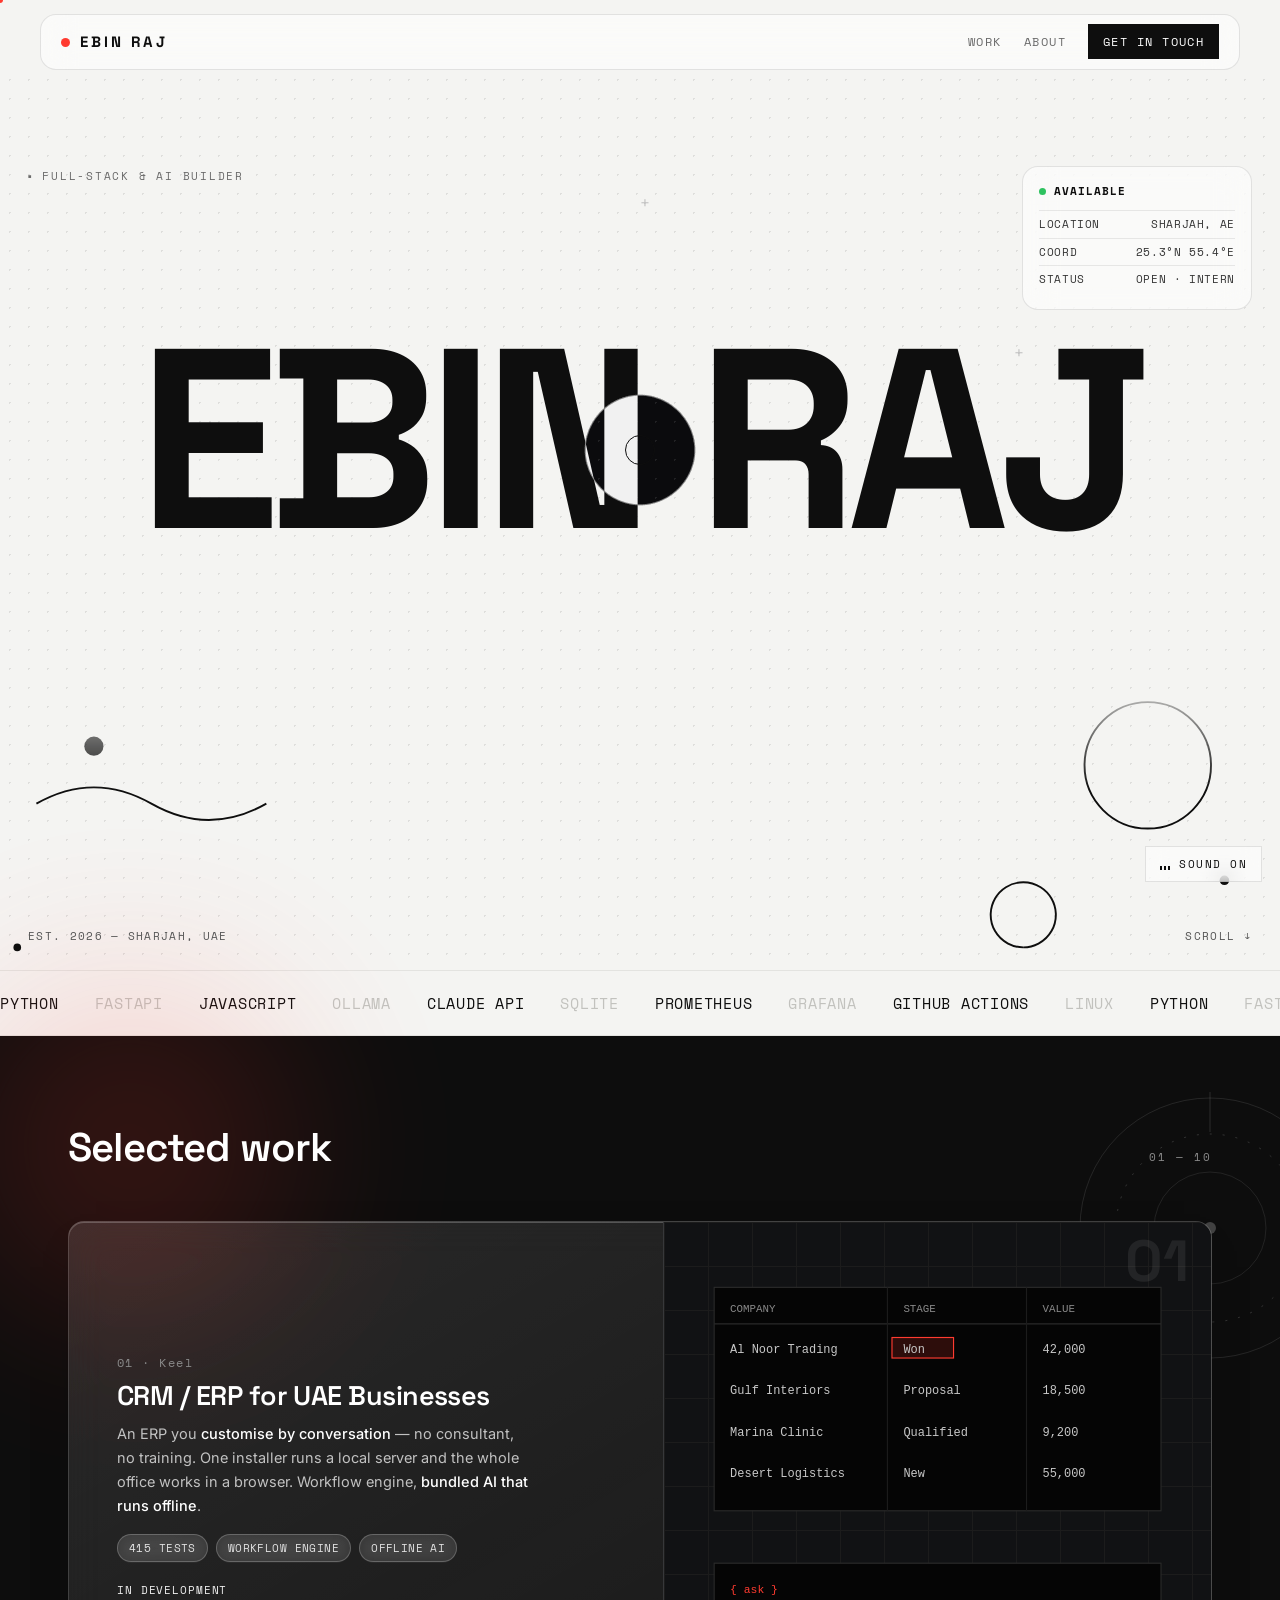
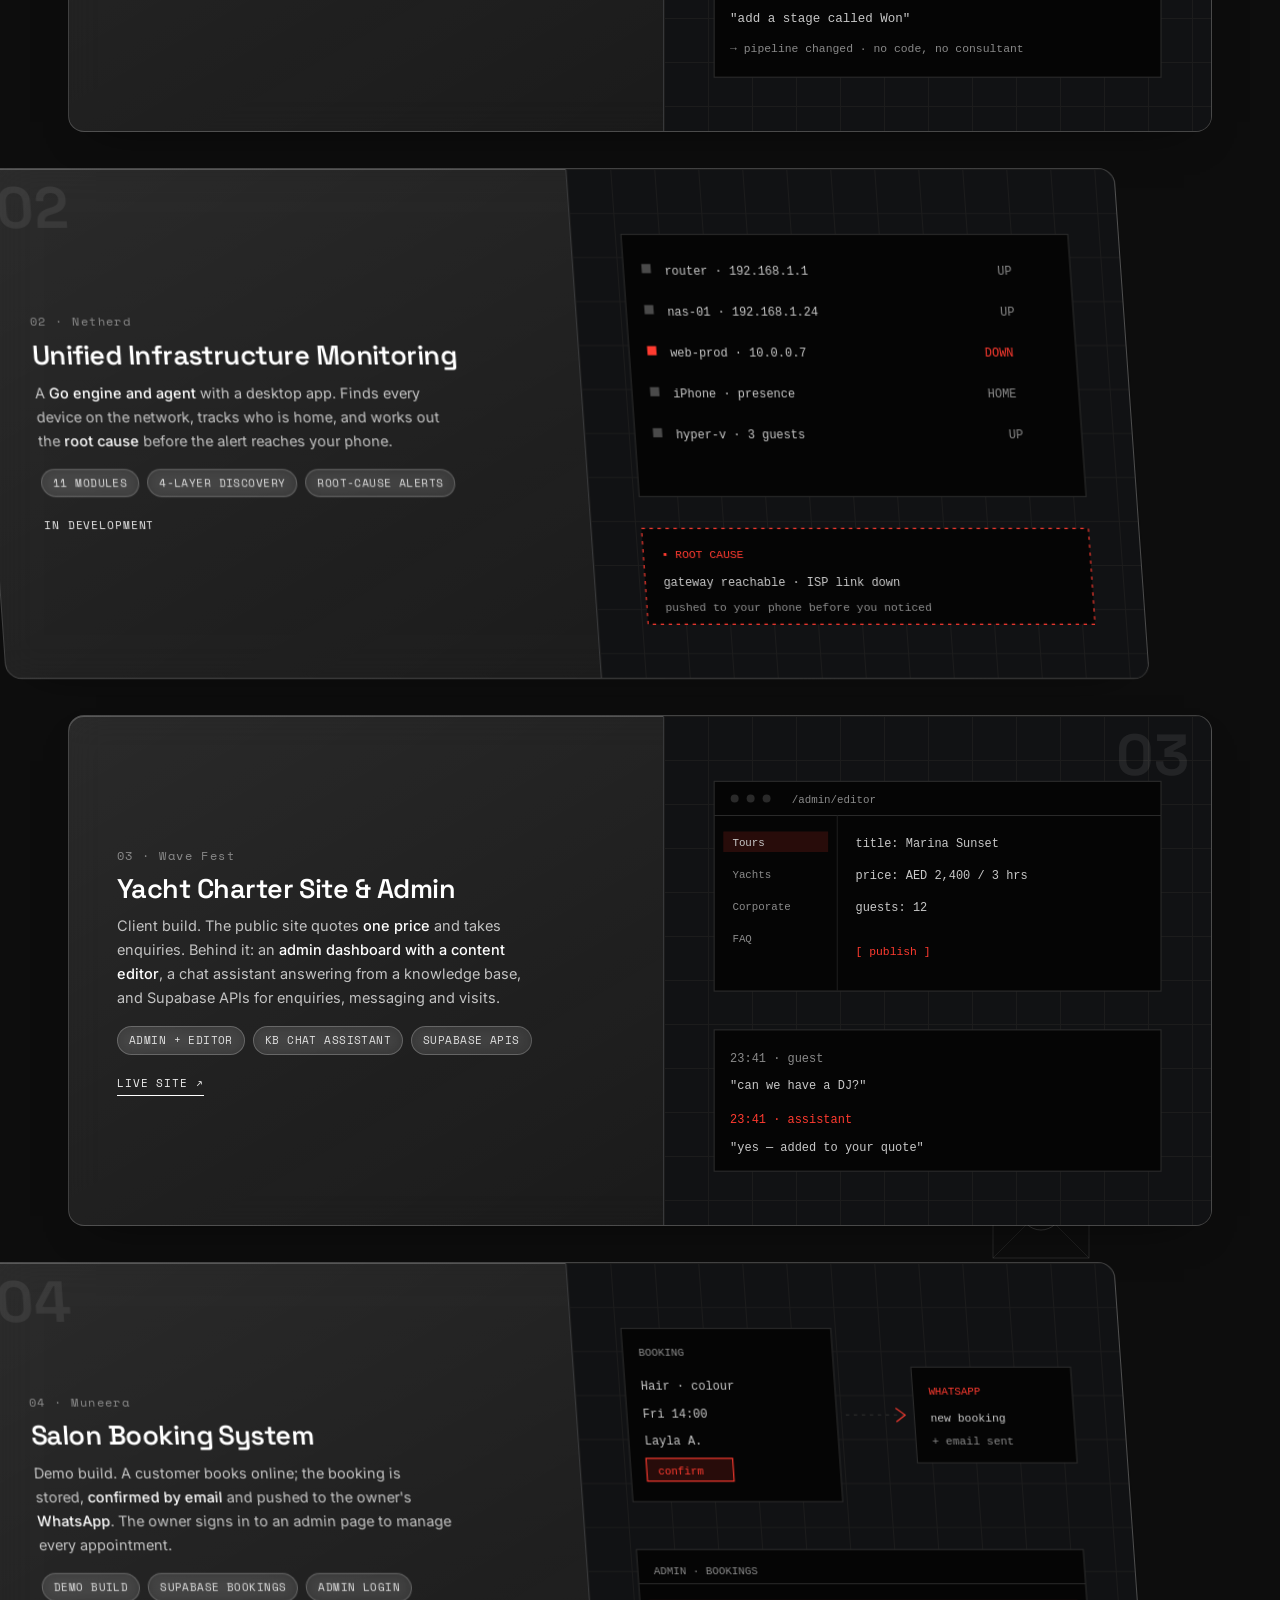
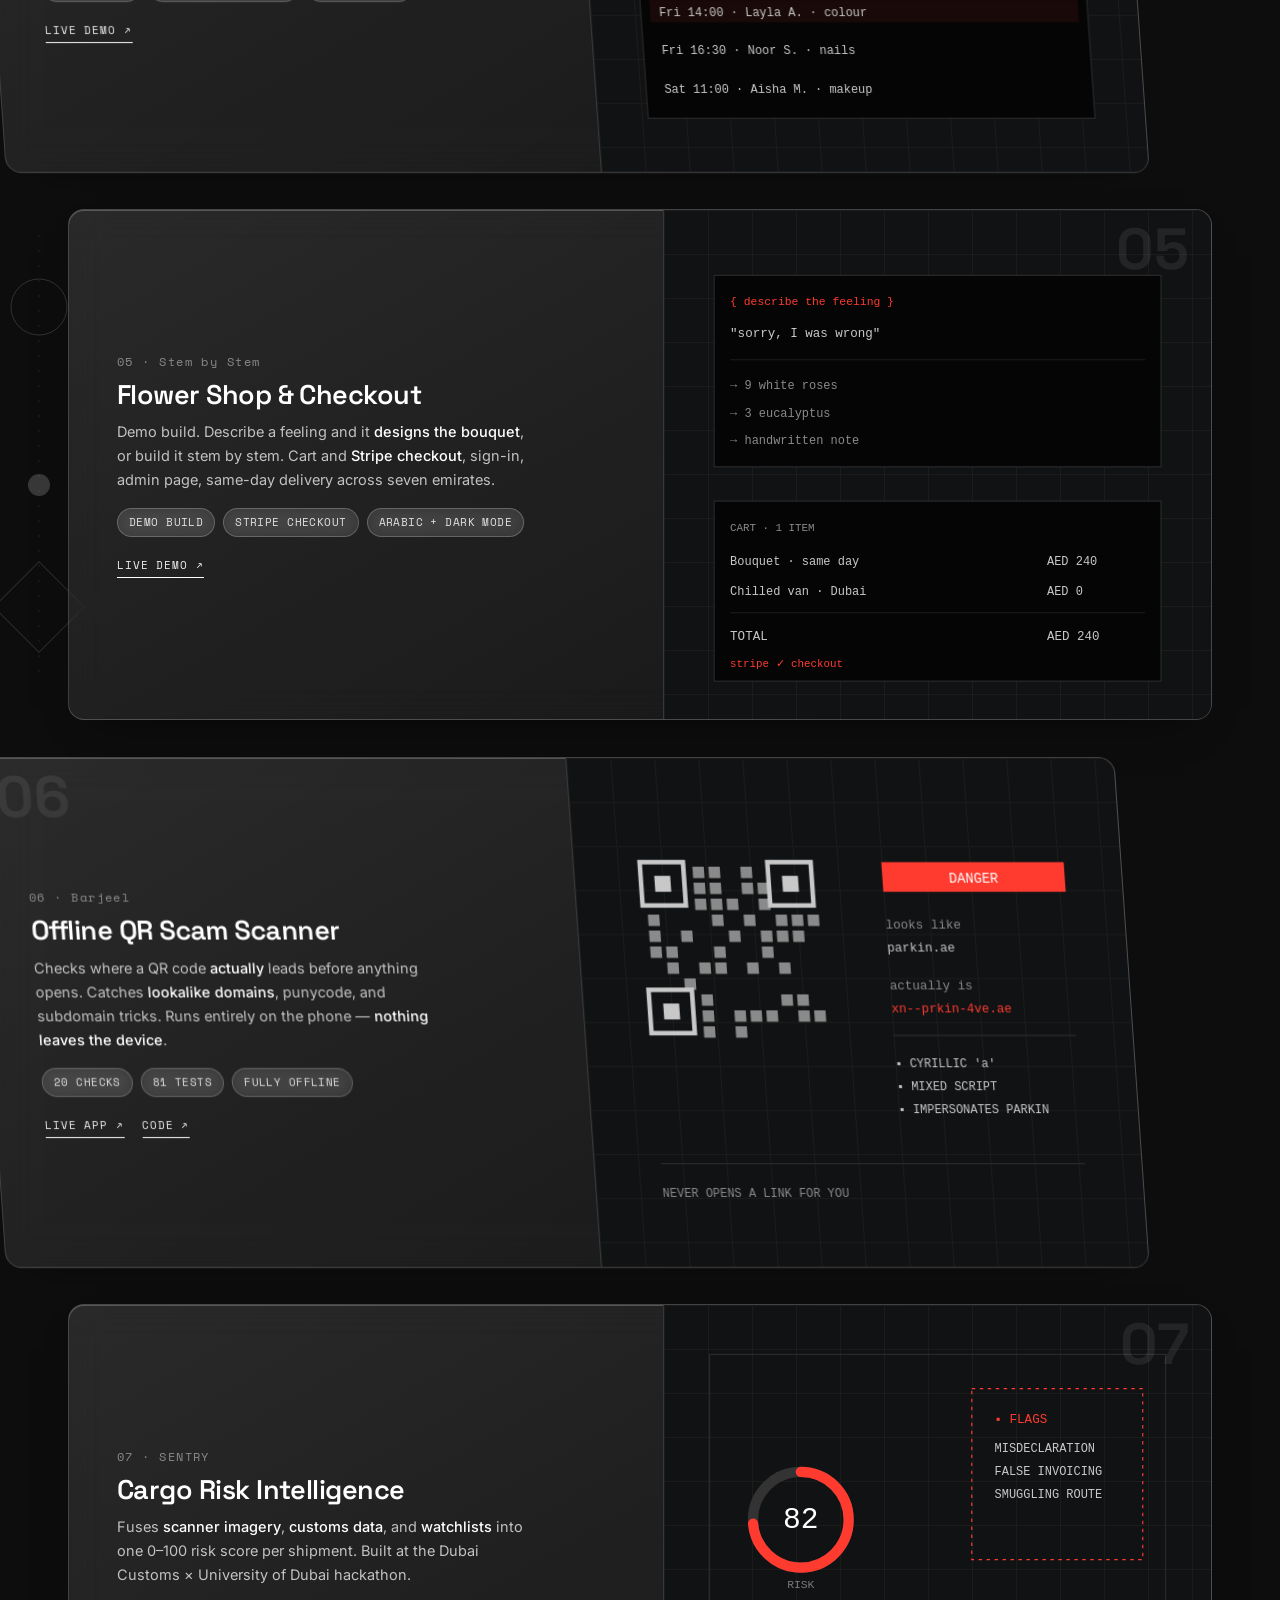
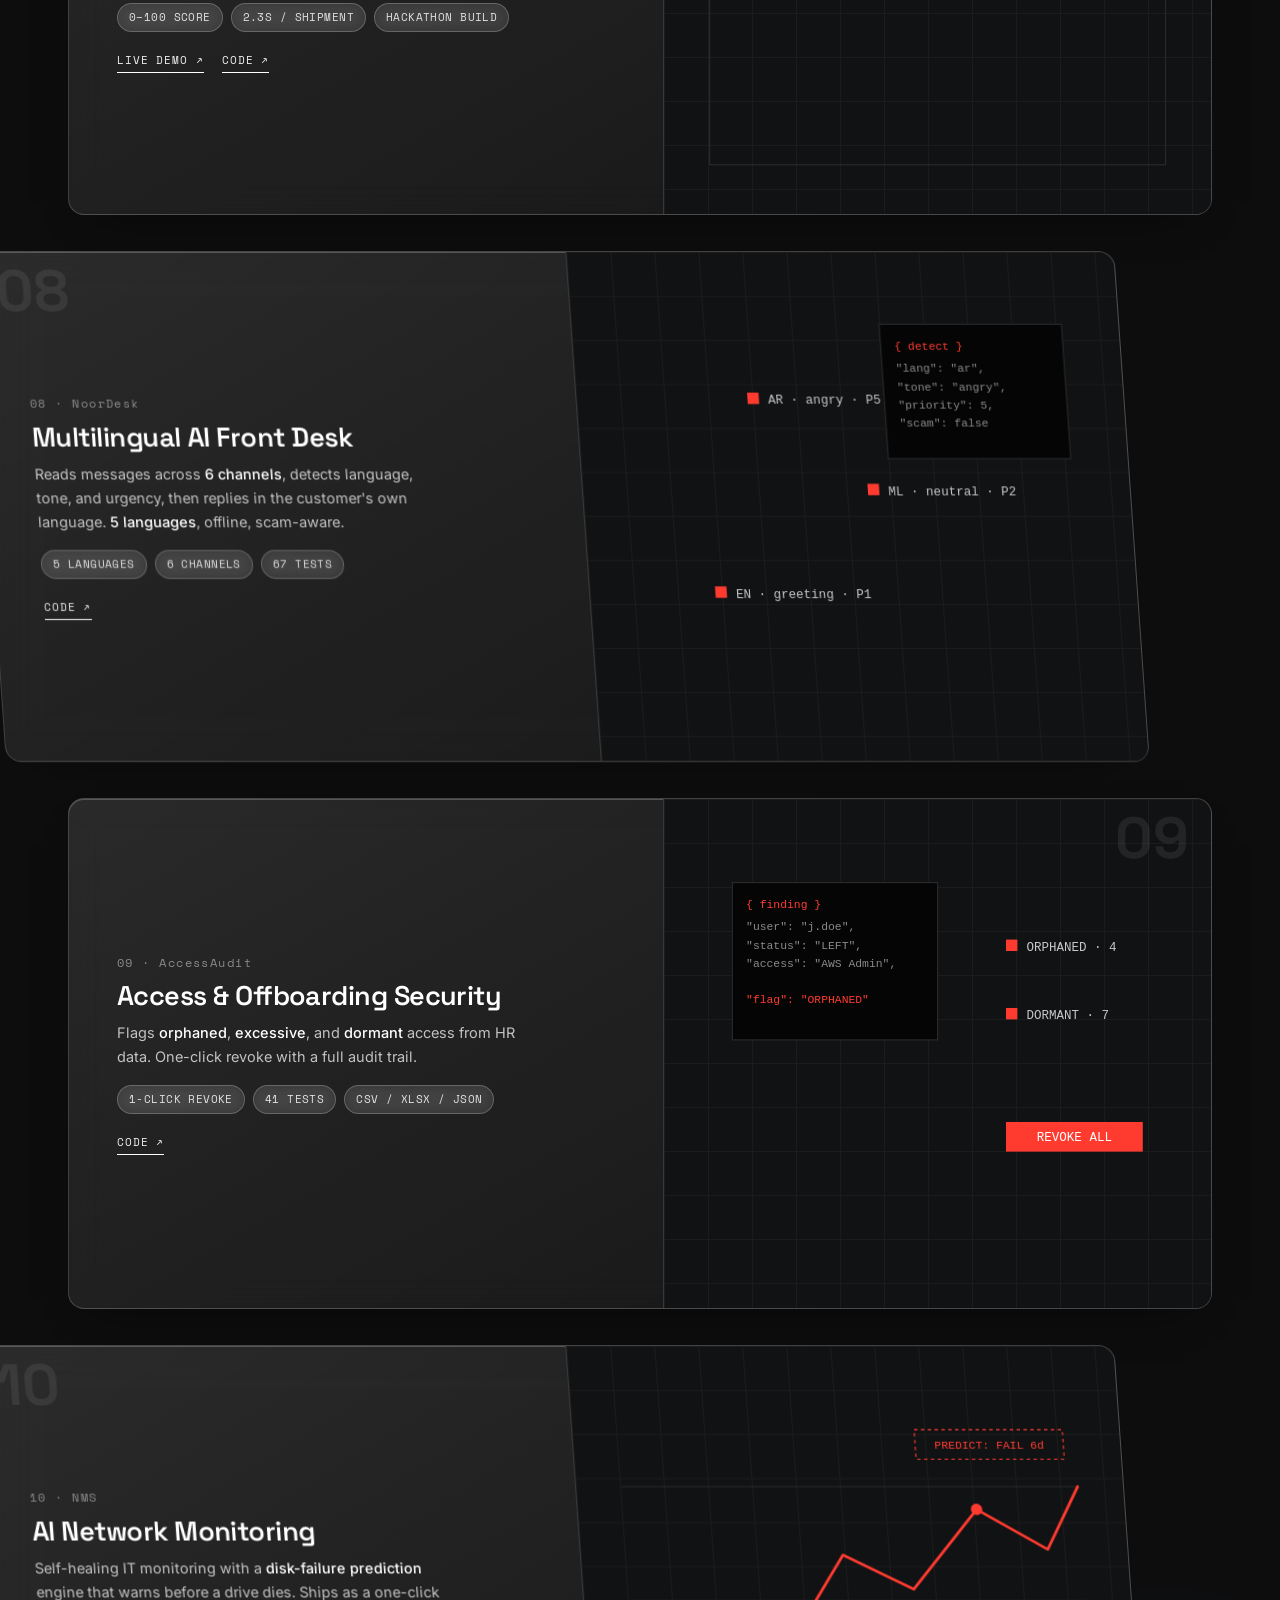
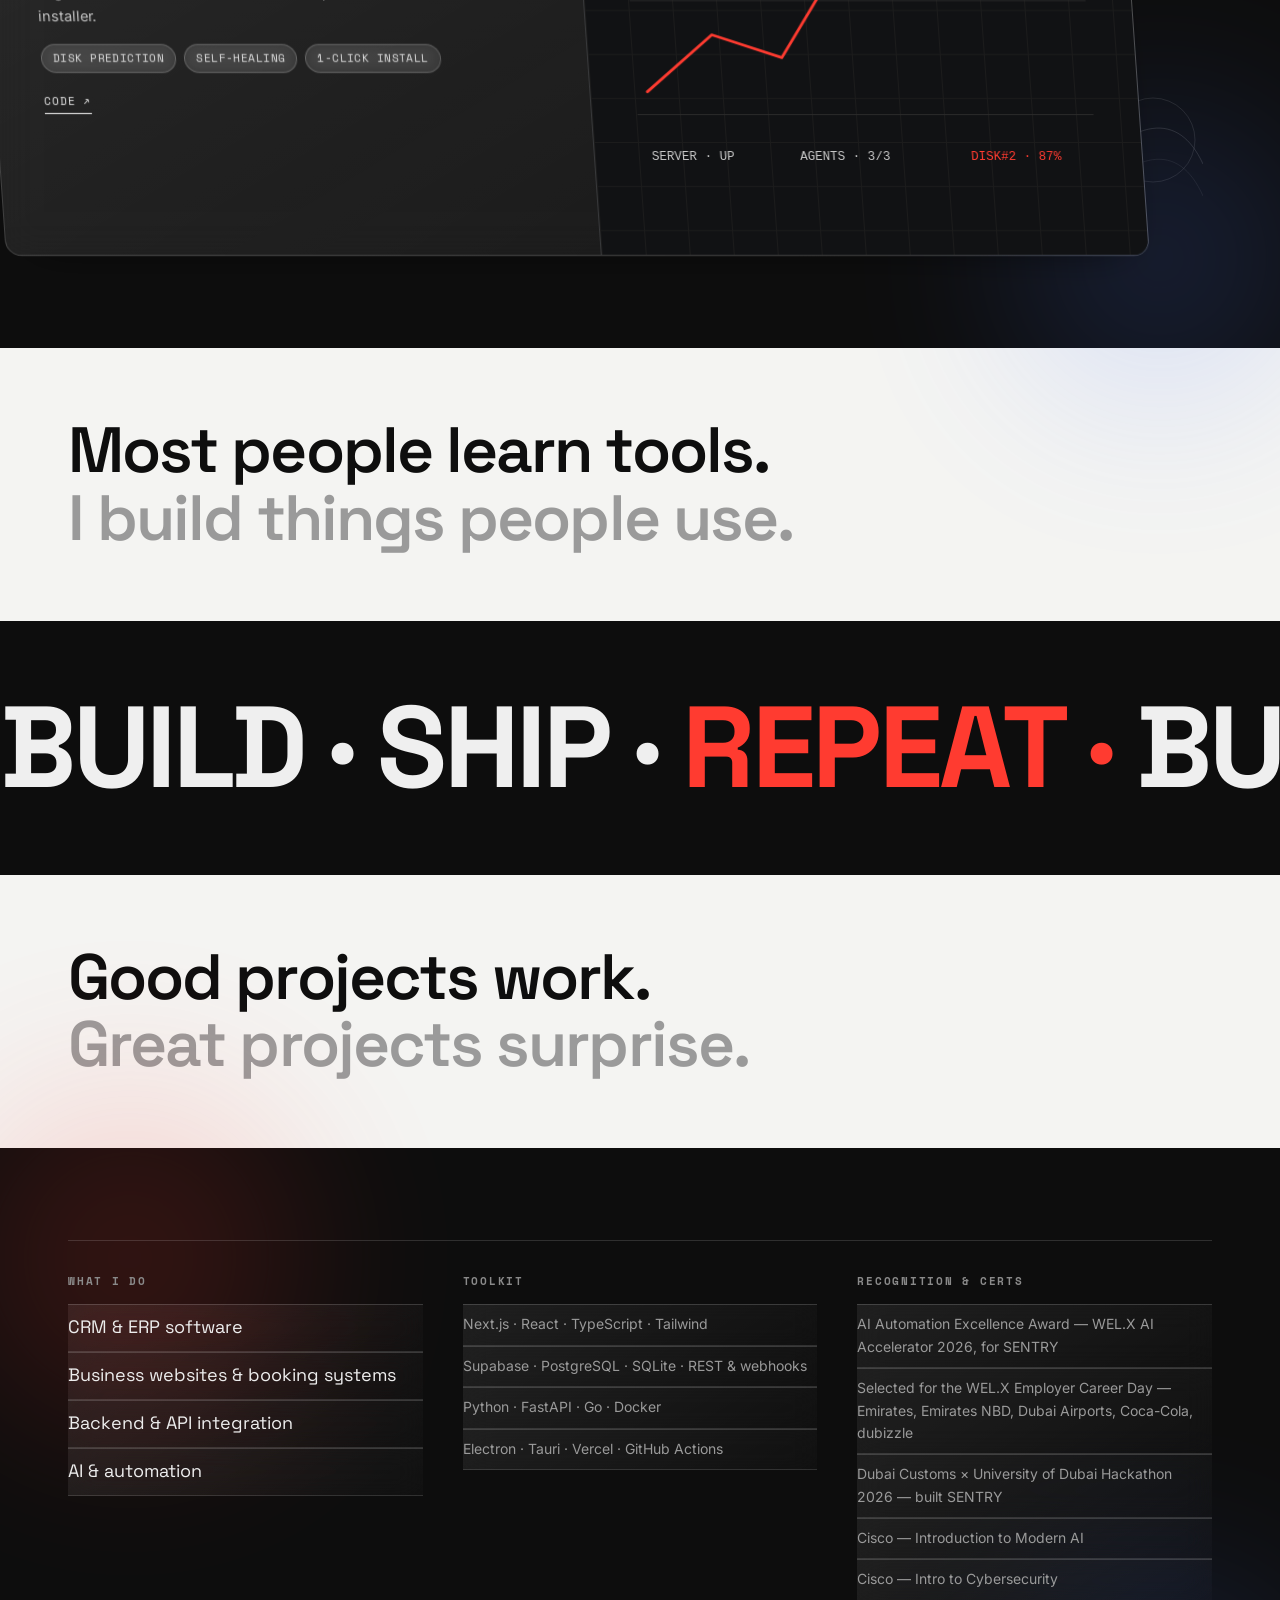
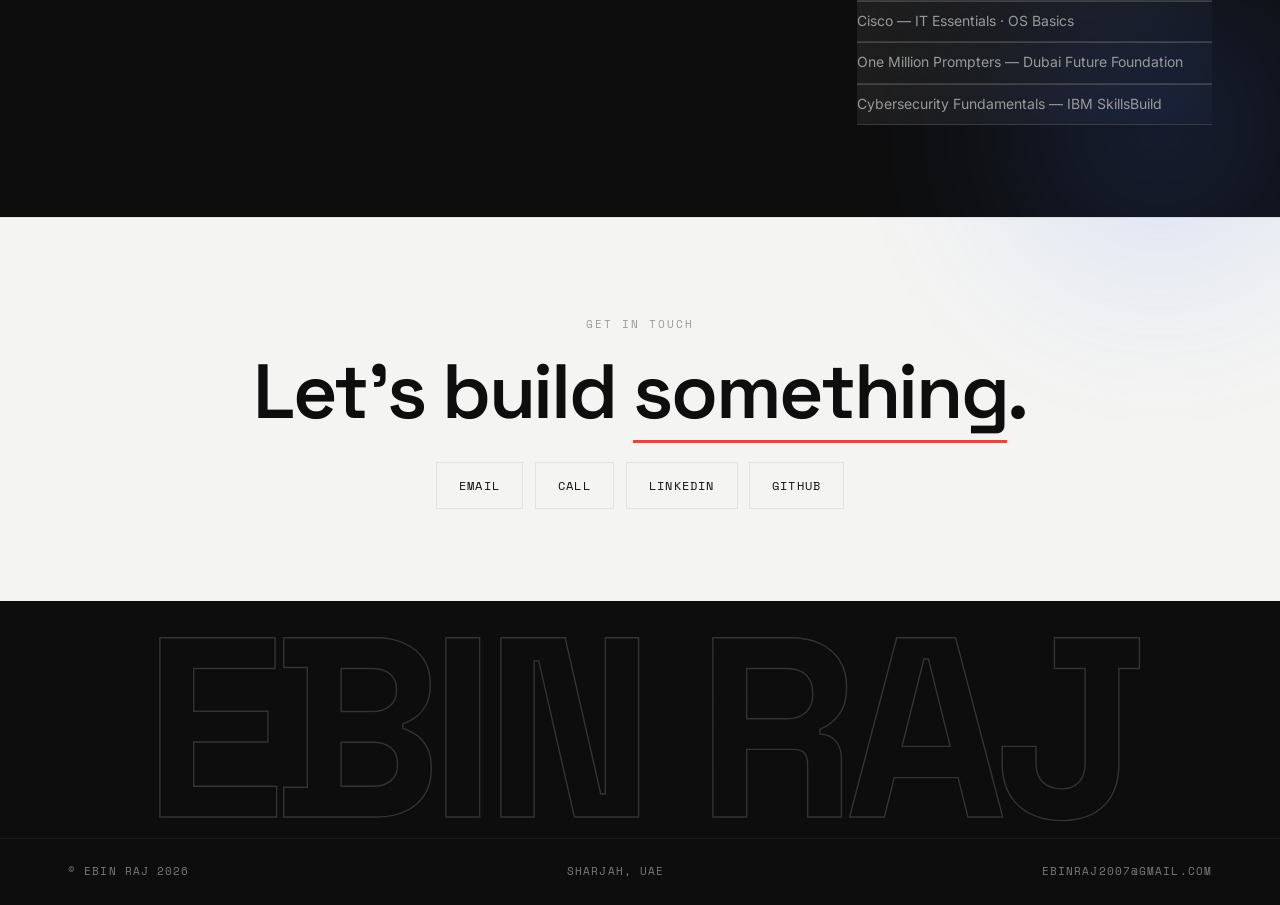
==== index.html @ c040e769 "Add cards for current work: Keel, Netherd, Wave Fest, Muneera, Stem by Stem Selected work goes from " ====
<!DOCTYPE html>
<html lang="en">
<head>
<meta charset="UTF-8" />
<meta name="viewport" content="width=device-width, initial-scale=1.0, viewport-fit=cover" />
<meta name="apple-mobile-web-app-capable" content="yes" />
<meta name="theme-color" content="#f4f4f2" />
<title>Ebin Raj — Full-Stack & AI Builder</title>
<meta name="description" content="Ebin Raj — I build CRM and ERP software, business websites and AI tools that actually run, and I ship them. Sharjah, UAE." />
<link rel="icon" href="favicon.ico" sizes="any" />
<link rel="icon" type="image/svg+xml" href="logo.svg" />
<link rel="icon" type="image/png" sizes="32x32" href="favicon-32x32.png" />
<link rel="icon" type="image/png" sizes="16x16" href="favicon-16x16.png" />
<link rel="apple-touch-icon" sizes="180x180" href="apple-touch-icon.png" />
<link rel="manifest" href="site.webmanifest" />
<link rel="preconnect" href="https://fonts.googleapis.com">
<link rel="preconnect" href="https://fonts.gstatic.com" crossorigin>
<link href="https://fonts.googleapis.com/css2?family=Space+Grotesk:wght@400;500;600;700&family=Space+Mono:wght@400;700&family=Inter:wght@400;500&display=swap" rel="stylesheet">
<style>
  :root{--bg:#f4f4f2;--panel:#fff;--text:#0e0e0e;--muted:#6a6a6a;--faint:#9a9a9a;--line:#e3e3e0;--acc:#ff3b30;--glass:rgba(255,255,255,.55);--glassbrd:rgba(0,0,0,.1)}
  *{box-sizing:border-box;margin:0;padding:0}
  html{scroll-behavior:smooth}html,body{max-width:100%;overflow-x:hidden}
  body{font-family:'Inter',system-ui,sans-serif;background:var(--bg);color:var(--text);line-height:1.6;-webkit-font-smoothing:antialiased;-webkit-text-size-adjust:100%;-webkit-tap-highlight-color:transparent}
  body.dcur{cursor:none}
  h1,h2,h3{font-family:'Space Grotesk',sans-serif;letter-spacing:-.02em;line-height:1.02;font-weight:600}
  .mono{font-family:'Space Mono',monospace}
  a{color:inherit;text-decoration:none}
  .wrap{max-width:1200px;margin:0 auto;padding-left:max(28px,env(safe-area-inset-left));padding-right:max(28px,env(safe-area-inset-right))}
  .lbl{font-family:'Space Mono',monospace;font-size:11px;letter-spacing:.18em;text-transform:uppercase;color:var(--faint)}
  .sec{padding:92px 0}
  .dots{position:absolute;inset:0;background-image:radial-gradient(rgba(0,0,0,.09) 1px,transparent 1px);background-size:19px 19px;pointer-events:none}

  #pre{position:fixed;inset:0;z-index:1000;background:var(--bg);display:flex;align-items:flex-end;justify-content:space-between;padding:40px;transition:opacity .7s,visibility .7s}
  #pre.done{opacity:0;visibility:hidden}
  #pre .nm{font-family:'Space Mono';font-size:13px;letter-spacing:.24em;text-transform:uppercase;color:var(--muted)}
  #pre .pc{font-family:'Space Grotesk';font-size:clamp(56px,15vw,170px);font-weight:600;line-height:.8}
  #bar{position:fixed;top:0;left:0;height:2px;width:0;background:var(--acc);z-index:120}
  .cd,.cr{position:fixed;top:0;left:0;border-radius:50%;pointer-events:none;z-index:130;transform:translate(-50%,-50%)}
  .cd{width:6px;height:6px;background:var(--acc)}
  .cr{width:30px;height:30px;border:1px solid var(--text);transition:width .2s,height .2s}
  .cr.big{width:54px;height:54px;border-color:var(--acc)}

  nav{position:sticky;top:0;z-index:100;padding-top:env(safe-area-inset-top,0)}
  nav .in{margin-top:14px;display:flex;align-items:center;justify-content:space-between;height:56px;padding:0 20px;background:var(--glass);backdrop-filter:blur(16px) saturate(150%);border:1px solid var(--glassbrd);border-radius:16px}
  .brand{display:flex;align-items:center;gap:10px;font-family:'Space Grotesk';font-weight:700;letter-spacing:.2em;font-size:15px}
  .brand i{width:9px;height:9px;border-radius:50%;background:var(--acc)}
  .nl{display:flex;gap:22px;font-family:'Space Mono';font-size:12px;letter-spacing:.12em;text-transform:uppercase;color:var(--muted);align-items:center}
  .nl a:hover{color:var(--text)}
  .nl .cta{color:#fff;background:var(--text);padding:8px 15px}
  @media(max-width:620px){.nl a:not(.cta){display:none}}

  /* HERO */
  .hero{position:relative;min-height:100svh;overflow:hidden}
  .cx{position:absolute;color:#c4c4c4;font-size:15px;z-index:2}
  .htag{position:absolute;left:max(28px,env(safe-area-inset-left));top:98px;z-index:5;font-family:'Space Mono';font-size:11px;letter-spacing:.16em;text-transform:uppercase;color:var(--muted)}
  .glass{position:absolute;top:96px;right:max(28px,env(safe-area-inset-right));width:230px;z-index:5;background:var(--glass);backdrop-filter:blur(16px) saturate(150%);border:1px solid var(--glassbrd);border-radius:16px;padding:16px;font-family:'Space Mono';font-size:10.5px;letter-spacing:.06em;color:#333}
  .glass .h{display:flex;align-items:center;gap:8px;color:var(--text);font-weight:700;margin-bottom:10px;letter-spacing:.1em}
  .glass .h i{width:7px;height:7px;border-radius:50%;background:#2ec25f}
  .glass .rg{display:flex;justify-content:space-between;padding:5px 0;border-top:1px solid rgba(0,0,0,.08)}
  .hname{position:absolute;left:0;right:0;bottom:32vh;text-align:center;z-index:4;font-family:'Space Grotesk';font-weight:700;font-size:clamp(74px,20vw,290px);letter-spacing:-.045em;line-height:.78;color:var(--text)}
  .mtn{position:absolute;left:0;right:0;bottom:0;height:66%;z-index:3;-webkit-mask-image:linear-gradient(180deg,transparent 0,#000 22%);mask-image:linear-gradient(180deg,transparent 0,#000 22%)}
  .mtn img{width:100%;height:100%;object-fit:cover;object-position:center 30%}
  .hfoot{position:absolute;left:max(28px,env(safe-area-inset-left));bottom:24px;z-index:5;font-family:'Space Mono';font-size:11px;letter-spacing:.12em;text-transform:uppercase;color:#555}
  .hscroll{position:absolute;right:max(28px,env(safe-area-inset-right));bottom:24px;z-index:5;font-family:'Space Mono';font-size:11px;letter-spacing:.12em;text-transform:uppercase;color:#555}
  .hscroll .ar{display:inline-block;animation:dn 1.6s ease-in-out infinite}
  @keyframes dn{50%{transform:translateY(4px)}}

  .marq{overflow:hidden;padding:20px 0;border-top:1px solid var(--line);border-bottom:1px solid var(--line);background:var(--bg)}
  .marq .t{display:flex;gap:36px;width:max-content;animation:sc 30s linear infinite;font-family:'Space Mono';font-size:15px;color:#c2c2be;text-transform:uppercase;letter-spacing:.05em}
  .marq .t b{color:var(--text);font-weight:400}
  @keyframes sc{to{transform:translateX(-50%)}}

  .whead{display:flex;justify-content:space-between;align-items:baseline;margin-bottom:8px}
  .whead h2{font-size:clamp(26px,3.4vw,40px)}
  .pcards{display:flex;flex-direction:column;gap:36px;margin-top:52px}
  .pc{display:flex;border:1px solid var(--line);border-radius:16px;overflow:hidden;background:var(--glass);backdrop-filter:blur(10px);position:relative;transition:transform .3s cubic-bezier(.16,1,.3,1),border-color .3s,box-shadow .3s}
  .pc:hover{transform:translateY(-6px);border-color:#111;box-shadow:0 26px 54px -32px rgba(0,0,0,.4)}
  .pc:hover .pc-r svg{filter:brightness(1.15)}
  .pidx{position:absolute;top:10px;right:22px;z-index:2;font-family:'Space Grotesk';font-weight:700;font-size:58px;line-height:1;color:rgba(0,0,0,.055);pointer-events:none}
  .pc:nth-child(even) .pidx{right:auto;left:22px}
  .pstat{margin-top:16px;display:flex;gap:8px;flex-wrap:wrap}
  .pstat span{font-family:'Space Mono';font-size:10.5px;letter-spacing:.04em;text-transform:uppercase;color:#555;border:1px solid var(--line);border-radius:999px;padding:5px 11px;background:rgba(255,255,255,.4)}
  .pc-l{flex:1 1 52%;padding:52px 48px;display:flex;flex-direction:column;justify-content:center}
  .pno{font-family:'Space Mono';font-size:12px;letter-spacing:.12em;color:var(--acc)}
  .pc h3{font-size:clamp(20px,2.3vw,27px);font-weight:600;margin:10px 0 4px}
  .pc p{color:#555;font-size:14.5px;line-height:1.65;max-width:46ch;margin-top:8px}
  .pc p b{color:var(--text);font-weight:500}
  .pacts{margin-top:20px;display:flex;gap:18px;font-family:'Space Mono';font-size:11px;letter-spacing:.08em;text-transform:uppercase}
  .pacts a{border-bottom:1px solid var(--text);padding-bottom:2px}
  .pc-r{flex:1 1 48%;position:relative;background:#111214;border-left:1px solid var(--line);min-height:300px;overflow:hidden}
  .pgrid{position:absolute;inset:0;background-image:linear-gradient(#1c1c1c 1px,transparent 1px),linear-gradient(90deg,#1c1c1c 1px,transparent 1px);background-size:44px 44px}
  .pc-r svg{position:relative;width:100%;height:100%}
  .nfs{opacity:0;transform:translateX(80px) skewX(-4deg)}
  .pc:nth-child(even).nfs{transform:translateX(-80px) skewX(4deg)}
  .nfs.in{opacity:1;transform:none;transition:opacity .8s cubic-bezier(.16,1,.3,1),transform .8s cubic-bezier(.16,1,.3,1)}
  @media(max-width:720px){.pc{flex-direction:column}.pc-r{border-left:none;border-top:1px solid var(--line);min-height:200px}.nfs,.pc:nth-child(even).nfs{transform:translateY(40px)}}

  .state{padding:70px 0}
  .state h2{font-size:clamp(30px,5.2vw,64px);font-weight:600;letter-spacing:-.03em;max-width:18ch}.state em{font-style:normal;color:var(--faint)}
  .kb{overflow:hidden;padding:34px 0;border-top:1px solid var(--line);border-bottom:1px solid var(--line)}
  .kt{display:flex;width:max-content;white-space:nowrap;font-family:'Space Grotesk';font-weight:700;font-size:clamp(42px,9vw,120px);letter-spacing:-.03em;animation:sc 22s linear infinite}
  .kt span:nth-child(3n){color:var(--acc)}
  .svc{display:grid;grid-template-columns:repeat(3,1fr);gap:40px;border-top:1px solid var(--line);padding-top:32px}
  @media(max-width:760px){.svc{grid-template-columns:1fr;gap:28px}}
  .svc h4{font-family:'Space Mono';font-size:11px;letter-spacing:.16em;text-transform:uppercase;color:var(--faint);margin-bottom:14px}
  .svc li{list-style:none;font-family:'Space Grotesk';font-size:18px;padding:9px 0;border-bottom:1px solid var(--line)}
  .svc .sm li{font-family:'Inter';font-size:14px;color:var(--muted)}
  .contact{text-align:center;border-top:1px solid var(--line)}
  .contact h2{font-size:clamp(34px,6vw,80px);font-weight:600;letter-spacing:-.03em}
  .contact h2 a{border-bottom:3px solid var(--acc)}
  .clinks{margin-top:32px;display:flex;gap:12px;justify-content:center;flex-wrap:wrap;font-family:'Space Mono';font-size:12px;letter-spacing:.1em;text-transform:uppercase}
  .clinks a{padding:13px 22px;border:1px solid var(--line);transition:.2s}
  .clinks a:hover{background:var(--text);color:#fff;border-color:var(--text)}
  .fname{overflow:hidden;padding:26px 0 6px;text-align:center}
  .fname div{font-family:'Space Grotesk';font-weight:700;font-size:clamp(58px,20vw,300px);line-height:.8;letter-spacing:-.05em;color:transparent;-webkit-text-stroke:1.4px #cfcfcc;transition:-webkit-text-stroke-color .4s}
  .fname:hover div{-webkit-text-stroke-color:var(--text)}
  footer{border-top:1px solid var(--line);padding:24px 0 calc(24px + env(safe-area-inset-bottom))}
  footer .in{display:flex;justify-content:space-between;flex-wrap:wrap;gap:8px;font-family:'Space Mono';font-size:11px;letter-spacing:.1em;text-transform:uppercase;color:var(--faint)}

  #snd{position:fixed;right:18px;bottom:calc(18px + env(safe-area-inset-bottom));z-index:110;display:flex;align-items:center;gap:9px;background:var(--glass);backdrop-filter:blur(10px);border:1px solid var(--glassbrd);padding:9px 14px;font-family:'Space Mono';font-size:11px;letter-spacing:.14em;text-transform:uppercase;color:var(--muted);cursor:pointer}
  #snd.on{color:var(--text)}
  #snd .eq{display:flex;align-items:flex-end;gap:2px;height:12px}
  #snd .eq i{width:2px;height:4px;background:currentColor}
  #snd.on .eq i{animation:eq .8s ease-in-out infinite}#snd.on .eq i:nth-child(2){animation-delay:.15s}#snd.on .eq i:nth-child(3){animation-delay:.3s}
  @keyframes eq{50%{height:12px}}

  /* black / white section division */
  section.inv{background:#0d0d0d;color:#efefef}
  .inv .lbl,.inv .pno,.inv .svc h4,.inv .whead .lbl{color:#8a8a8a}
  .inv h2,.inv h3{color:#fff}
  .inv .state em,.inv .svc .sm li{color:#9a9a9a}
  /* frosted glass on the black panels */
  .inv{position:relative}
  .inv .pc{background:linear-gradient(150deg,rgba(255,255,255,.12),rgba(255,255,255,.03));border-color:rgba(255,255,255,.18);backdrop-filter:blur(18px) saturate(140%);-webkit-backdrop-filter:blur(18px) saturate(140%);box-shadow:0 18px 44px -28px rgba(0,0,0,.75),inset 0 1px 0 rgba(255,255,255,.22)}
  .inv .pc:hover{border-color:rgba(255,255,255,.45);box-shadow:0 30px 60px -28px rgba(0,0,0,.85),inset 0 1px 0 rgba(255,255,255,.3)}
  .inv .pc p{color:#c2c2c2}.inv .pc p b{color:#fff}
  .inv .pidx{color:rgba(255,255,255,.08)}
  .inv .pstat span{color:#e2e2e2;border-color:rgba(255,255,255,.22);background:rgba(255,255,255,.08);backdrop-filter:blur(8px)}
  .inv .pacts a{border-color:#fff}
  .inv .pc-r{border-color:rgba(255,255,255,.16)}
  .inv .svc{border-color:rgba(255,255,255,.14)}
  .inv .svc li{border-color:rgba(255,255,255,.12);color:#ededed;background:linear-gradient(150deg,rgba(255,255,255,.08),rgba(255,255,255,.02));backdrop-filter:blur(14px) saturate(140%);-webkit-backdrop-filter:blur(14px) saturate(140%);box-shadow:inset 0 1px 0 rgba(255,255,255,.16)}
  .inv .svc li:hover{background:linear-gradient(150deg,rgba(255,255,255,.14),rgba(255,255,255,.04))}
  /* soft glass glow blobs behind the black panels */
  .inv::before,.inv::after{content:'';position:absolute;border-radius:50%;filter:blur(90px);opacity:.16;pointer-events:none;z-index:0}
  .inv::before{width:340px;height:340px;background:var(--acc);top:-60px;left:-40px}
  .inv::after{width:300px;height:300px;background:#4f7cff;bottom:-60px;right:-30px}
  .inv .wrap{position:relative;z-index:1}
  /* abstract black & white line art in the work section gaps */
  .workart{position:absolute;inset:0;z-index:0;pointer-events:none;overflow:hidden}
  .workart svg{position:absolute}
  .wa1{top:52px;right:-70px;width:280px}
  .wa2{top:42%;left:-56px;width:190px}
  .wa3{bottom:70px;right:6%;width:320px}
  .wa4{top:30%;right:14%;width:120px}
  @media(max-width:1000px){.workart{display:none}}
  .kb{background:#0d0d0d;border-color:#0d0d0d}
  .kt{color:#efefef}.kt span:nth-child(3n){color:var(--acc)}
  .fname{background:#0d0d0d}
  .fname div{-webkit-text-stroke-color:#333}
  .fname:hover div{-webkit-text-stroke-color:#fff}
  footer{background:#0d0d0d;border-color:#1c1c1c}
  footer .in{color:#7a7a7a}
  .rv{opacity:0;transform:translateY(28px);transition:opacity .8s cubic-bezier(.2,.7,.2,1),transform .8s cubic-bezier(.2,.7,.2,1)}
  .rv.in{opacity:1;transform:none}
  @media(prefers-reduced-motion:reduce){.rv{opacity:1;transform:none}.mtn{transform:none!important}}
  /* ===== mobile / small screens ===== */
  @media(max-width:680px){
    .sec{padding:64px 0}
    .wrap{padding-left:max(20px,env(safe-area-inset-left));padding-right:max(20px,env(safe-area-inset-right))}
    .glass{display:none}
    .cx{display:none}
    .htag{top:88px;font-size:10px}
    .hname{bottom:30vh;font-size:clamp(58px,19vw,120px);letter-spacing:-.03em}
    .pcards{gap:26px;margin-top:38px}
    .pc-l{padding:30px 24px}
    .pidx{font-size:44px;top:8px;right:16px}
    .pc:nth-child(even) .pidx{left:16px}
    .state{padding:52px 0}
    .kb{padding:24px 0}
    .contact h2{font-size:clamp(30px,10vw,54px)}
    .clinks a{padding:12px 16px;font-size:11px}
    .fname div{font-size:clamp(46px,22vw,130px)}
    #pre{padding:26px}
    #snd{right:12px;bottom:calc(12px + env(safe-area-inset-bottom));padding:8px 11px;font-size:10px}
  }
  @media(max-width:400px){
    .hname{font-size:clamp(48px,18vw,90px)}
    .htag{max-width:60%}
  }
</style>
</head>
<body>

<div id="pre"><div class="nm">Ebin Raj</div><div class="pc" id="pc">0%</div></div>
<div id="bar"></div>

<nav><div class="wrap in">
  <span class="brand"><i></i> EBIN RAJ</span>
  <div class="nl"><a href="#work">Work</a><a href="#about">About</a><a class="cta" href="#contact">Get in touch</a></div>
</div></nav>

<header class="hero">
  <div class="dots"></div>
  <span class="cx" style="top:120px;left:50%">+</span><span class="cx" style="top:38%;left:16%">+</span><span class="cx" style="top:30%;right:20%">+</span>
  <div class="htag">▪ Full-Stack &amp; AI Builder</div>
  <div class="glass">
    <div class="h"><i></i> AVAILABLE</div>
    <div class="rg"><span>LOCATION</span><span>SHARJAH, AE</span></div>
    <div class="rg"><span>COORD</span><span>25.3°N 55.4°E</span></div>
    <div class="rg"><span>STATUS</span><span>OPEN · INTERN</span></div>
  </div>
  <div class="hname" id="hname">EBIN RAJ</div>
  <div class="mtn" id="mtn">
    <svg viewBox="0 0 1440 620" preserveAspectRatio="xMidYMax slice" style="width:100%;height:100%;display:block">
      <circle cx="1250" cy="110" r="66" fill="none" stroke="#0e0e0e" stroke-width="2"/>
      <circle cx="150" cy="90" r="10" fill="#0e0e0e"/>
      <circle cx="1330" cy="230" r="5" fill="#0e0e0e"/>
      <g stroke="#0e0e0e" stroke-width="2" fill="none"><path d="M90 150 q 60 -34 120 0 t 120 0"/><path d="M1120 300 a 34 34 0 1 1 0.1 0"/></g>
      <path d="M-40 620 L-40 470 C 180 400 300 540 520 470 C 760 396 900 540 1440 450 L1440 620 Z" fill="#1c1c1c"/>
      <path d="M-40 620 L-40 540 C 300 500 460 590 760 540 C 1080 486 1260 590 1440 540 L1440 620 Z" fill="#0e0e0e"/>
      <path d="M40 500 C 92 440 200 452 214 528 C 226 596 150 630 92 606 C 40 584 -8 540 40 500 Z" fill="#0e0e0e"/>
      <path d="M1230 480 q 46 -78 110 -32 q 54 38 4 92 q -50 52 -100 8 q -38 -34 -14 -68 Z" fill="#0e0e0e"/>
      <circle cx="70" cy="300" r="4" fill="#0e0e0e"/><circle cx="1380" cy="360" r="4" fill="#0e0e0e"/>
    </svg>
  </div>
  <div class="hfoot">EST. 2026 — SHARJAH, UAE</div>
  <div class="hscroll">Scroll <span class="ar">↓</span></div>
</header>

<div class="marq"><div class="t">
  <span><b>Python</b></span><span>FastAPI</span><span><b>JavaScript</b></span><span>Ollama</span><span><b>Claude API</b></span><span>SQLite</span><span><b>Prometheus</b></span><span>Grafana</span><span><b>GitHub Actions</b></span><span>Linux</span>
  <span><b>Python</b></span><span>FastAPI</span><span><b>JavaScript</b></span><span>Ollama</span><span><b>Claude API</b></span><span>SQLite</span><span><b>Prometheus</b></span><span>Grafana</span><span><b>GitHub Actions</b></span><span>Linux</span>
</div></div>

<section class="work sec inv" id="work">
  <div class="workart" aria-hidden="true">
    <svg class="wa1" viewBox="0 0 280 280" fill="none" stroke="#fff"><circle cx="140" cy="140" r="130" stroke-opacity=".1"/><circle cx="140" cy="140" r="94" stroke-opacity=".16" stroke-dasharray="2 11"/><circle cx="140" cy="140" r="56" stroke-opacity=".09"/><circle cx="140" cy="140" r="6" fill="#fff" fill-opacity=".22" stroke="none"/><path d="M140 4 V44 M140 236 V276 M4 140 H44 M236 140 H276" stroke-opacity=".13"/></svg>
    <svg class="wa2" viewBox="0 0 190 440" fill="none" stroke="#fff"><line x1="95" y1="0" x2="95" y2="440" stroke-opacity=".09" stroke-dasharray="2 13"/><circle cx="95" cy="72" r="28" stroke-opacity=".15"/><circle cx="95" cy="250" r="11" fill="#fff" fill-opacity=".18" stroke="none"/><rect x="63" y="340" width="64" height="64" stroke-opacity=".12" transform="rotate(45 95 372)"/></svg>
    <svg class="wa3" viewBox="0 0 320 210" fill="none" stroke="#fff"><path d="M0 130 C64 64 128 190 190 118 S296 44 320 96" stroke-opacity=".13"/><path d="M0 162 C64 96 128 222 190 150 S296 74 320 128" stroke-opacity=".07"/><circle cx="270" cy="72" r="42" stroke-opacity=".1"/><path d="M32 42 V64 M21 53 H43" stroke-opacity=".16"/></svg>
    <svg class="wa4" viewBox="0 0 120 120" fill="none" stroke="#fff"><rect x="12" y="12" width="96" height="96" stroke-opacity=".1"/><path d="M12 12 L108 108 M108 12 L12 108" stroke-opacity=".07"/><circle cx="60" cy="60" r="20" stroke-opacity=".16"/></svg>
  </div>
  <div class="wrap">
  <div class="whead rv"><h2>Selected work</h2><span class="lbl">01 — 10</span></div>
  <div class="pcards">
    <article class="pc nfs"><span class="pidx">01</span><div class="pc-l"><span class="pno">01 · Keel</span><h3>CRM / ERP for UAE Businesses</h3><p>An ERP you <b>customise by conversation</b> — no consultant, no training. One installer runs a local server and the whole office works in a browser. Workflow engine, <b>bundled AI that runs offline</b>.</p><div class="pstat"><span>415 tests</span><span>Workflow engine</span><span>Offline AI</span></div><div class="pacts"><span>In development</span></div></div>
      <div class="pc-r"><div class="pgrid"></div><svg viewBox="0 0 480 440"><rect x="44" y="54" width="392" height="196" fill="#050505" stroke="#2a2a2a"/><line x1="44" y1="86" x2="436" y2="86" stroke="#2a2a2a"/><line x1="196" y1="54" x2="196" y2="250" stroke="#1c1c1c"/><line x1="318" y1="54" x2="318" y2="250" stroke="#1c1c1c"/><g font-family="monospace" font-size="9.5" fill="#8a8a8a"><text x="58" y="76">COMPANY</text><text x="210" y="76">STAGE</text><text x="332" y="76">VALUE</text></g><rect x="200" y="98" width="54" height="18" fill="#ff3b30" fill-opacity=".16" stroke="#ff3b30"/><g font-family="monospace" font-size="10.5" fill="#c8c8c8"><text x="58" y="112">Al Noor Trading</text><text x="210" y="112">Won</text><text x="332" y="112">42,000</text><text x="58" y="148">Gulf Interiors</text><text x="210" y="148">Proposal</text><text x="332" y="148">18,500</text><text x="58" y="184">Marina Clinic</text><text x="210" y="184">Qualified</text><text x="332" y="184">9,200</text><text x="58" y="220">Desert Logistics</text><text x="210" y="220">New</text><text x="332" y="220">55,000</text></g><rect x="44" y="296" width="392" height="100" fill="#050505" stroke="#2a2a2a"/><text x="58" y="322" font-family="monospace" font-size="10" fill="#ff3b30">{ ask }</text><text x="58" y="348" font-family="monospace" font-size="11" fill="#c8c8c8">"add a stage called Won"</text><text x="58" y="374" font-family="monospace" font-size="10" fill="#8a8a8a">→ pipeline changed · no code, no consultant</text></svg></div></article>
    <article class="pc nfs"><span class="pidx">02</span><div class="pc-l"><span class="pno">02 · Netherd</span><h3>Unified Infrastructure Monitoring</h3><p>A <b>Go engine and agent</b> with a desktop app. Finds every device on the network, tracks who is home, and works out the <b>root cause</b> before the alert reaches your phone.</p><div class="pstat"><span>11 modules</span><span>4-layer discovery</span><span>Root-cause alerts</span></div><div class="pacts"><span>In development</span></div></div>
      <div class="pc-r"><div class="pgrid"></div><svg viewBox="0 0 480 440"><rect x="44" y="54" width="392" height="230" fill="#050505" stroke="#2a2a2a"/><g font-family="monospace" font-size="10.5" fill="#c8c8c8"><rect x="60" y="80" width="8" height="8" fill="#4a4a4a"/><text x="80" y="89">router · 192.168.1.1</text><text x="372" y="89" fill="#8a8a8a">UP</text><rect x="60" y="116" width="8" height="8" fill="#4a4a4a"/><text x="80" y="125">nas-01 · 192.168.1.24</text><text x="372" y="125" fill="#8a8a8a">UP</text><rect x="60" y="152" width="8" height="8" fill="#ff3b30"/><text x="80" y="161">web-prod · 10.0.0.7</text><text x="356" y="161" fill="#ff3b30">DOWN</text><rect x="60" y="188" width="8" height="8" fill="#4a4a4a"/><text x="80" y="197">iPhone · presence</text><text x="356" y="197" fill="#8a8a8a">HOME</text><rect x="60" y="224" width="8" height="8" fill="#4a4a4a"/><text x="80" y="233">hyper-v · 3 guests</text><text x="372" y="233" fill="#8a8a8a">UP</text></g><rect x="44" y="312" width="392" height="84" fill="#050505" stroke="#ff3b30" stroke-dasharray="3 4"/><text x="60" y="338" font-family="monospace" font-size="10" fill="#ff3b30">▪ ROOT CAUSE</text><text x="60" y="362" font-family="monospace" font-size="10.5" fill="#c8c8c8">gateway reachable · ISP link down</text><text x="60" y="384" font-family="monospace" font-size="10" fill="#8a8a8a">pushed to your phone before you noticed</text></svg></div></article>
    <article class="pc nfs"><span class="pidx">03</span><div class="pc-l"><span class="pno">03 · Wave Fest</span><h3>Yacht Charter Site &amp; Admin</h3><p>Client build. The public site quotes <b>one price</b> and takes enquiries. Behind it: an <b>admin dashboard with a content editor</b>, a chat assistant answering from a knowledge base, and Supabase APIs for enquiries, messaging and visits.</p><div class="pstat"><span>Admin + editor</span><span>KB chat assistant</span><span>Supabase APIs</span></div><div class="pacts"><a href="https://wavefest.vercel.app" target="_blank" rel="noopener">Live site ↗</a></div></div>
      <div class="pc-r"><div class="pgrid"></div><svg viewBox="0 0 480 440"><rect x="44" y="54" width="392" height="184" fill="#050505" stroke="#2a2a2a"/><line x1="44" y1="84" x2="436" y2="84" stroke="#2a2a2a"/><circle cx="62" cy="69" r="3.5" fill="#2a2a2a"/><circle cx="76" cy="69" r="3.5" fill="#2a2a2a"/><circle cx="90" cy="69" r="3.5" fill="#2a2a2a"/><text x="112" y="73" font-family="monospace" font-size="9.5" fill="#8a8a8a">/admin/editor</text><line x1="152" y1="84" x2="152" y2="238" stroke="#1c1c1c"/><rect x="52" y="98" width="92" height="18" fill="#ff3b30" fill-opacity=".14"/><g font-family="monospace" font-size="9.5" fill="#8a8a8a"><text x="60" y="111" fill="#c8c8c8">Tours</text><text x="60" y="139">Yachts</text><text x="60" y="167">Corporate</text><text x="60" y="195">FAQ</text></g><g font-family="monospace" font-size="10.5" fill="#c8c8c8"><text x="168" y="112">title: Marina Sunset</text><text x="168" y="140">price: AED 2,400 / 3 hrs</text><text x="168" y="168">guests: 12</text></g><text x="168" y="206" font-family="monospace" font-size="10" fill="#ff3b30">[ publish ]</text><rect x="44" y="272" width="392" height="124" fill="#050505" stroke="#2a2a2a"/><g font-family="monospace" font-size="10.5"><text x="58" y="300" fill="#8a8a8a">23:41 · guest</text><text x="58" y="324" fill="#c8c8c8">"can we have a DJ?"</text><text x="58" y="354" fill="#ff3b30">23:41 · assistant</text><text x="58" y="378" fill="#c8c8c8">"yes — added to your quote"</text></g></svg></div></article>
    <article class="pc nfs"><span class="pidx">04</span><div class="pc-l"><span class="pno">04 · Muneera</span><h3>Salon Booking System</h3><p>Demo build. A customer books online; the booking is stored, <b>confirmed by email</b> and pushed to the owner&#39;s <b>WhatsApp</b>. The owner signs in to an admin page to manage every appointment.</p><div class="pstat"><span>Demo build</span><span>Supabase bookings</span><span>Admin login</span></div><div class="pacts"><a href="https://muneera-beauty-center.vercel.app" target="_blank" rel="noopener">Live demo ↗</a></div></div>
      <div class="pc-r"><div class="pgrid"></div><svg viewBox="0 0 480 440"><rect x="44" y="54" width="184" height="152" fill="#050505" stroke="#2a2a2a"/><text x="58" y="78" font-family="monospace" font-size="9.5" fill="#8a8a8a">BOOKING</text><g font-family="monospace" font-size="10.5" fill="#c8c8c8"><text x="58" y="108">Hair · colour</text><text x="58" y="132">Fri 14:00</text><text x="58" y="156">Layla A.</text></g><rect x="58" y="168" width="76" height="20" fill="#ff3b30" fill-opacity=".14" stroke="#ff3b30"/><text x="68" y="182" font-family="monospace" font-size="9.5" fill="#ff3b30">confirm</text><path d="M236 130 L288 130" stroke="#2a2a2a" stroke-dasharray="3 4"/><path d="M280 124 L288 130 L280 136" fill="none" stroke="#ff3b30"/><rect x="296" y="88" width="140" height="84" fill="#050505" stroke="#2a2a2a"/><text x="310" y="112" font-family="monospace" font-size="9.5" fill="#ff3b30">WHATSAPP</text><text x="310" y="136" font-family="monospace" font-size="10" fill="#c8c8c8">new booking</text><text x="310" y="156" font-family="monospace" font-size="10" fill="#8a8a8a">+ email sent</text><rect x="44" y="248" width="392" height="148" fill="#050505" stroke="#2a2a2a"/><line x1="44" y1="278" x2="436" y2="278" stroke="#2a2a2a"/><text x="58" y="270" font-family="monospace" font-size="9.5" fill="#8a8a8a">ADMIN · BOOKINGS</text><rect x="52" y="292" width="376" height="20" fill="#ff3b30" fill-opacity=".08"/><g font-family="monospace" font-size="10.5" fill="#c8c8c8"><text x="60" y="306">Fri 14:00 · Layla A. · colour</text><text x="60" y="340">Fri 16:30 · Noor S. · nails</text><text x="60" y="374">Sat 11:00 · Aisha M. · makeup</text></g></svg></div></article>
    <article class="pc nfs"><span class="pidx">05</span><div class="pc-l"><span class="pno">05 · Stem by Stem</span><h3>Flower Shop &amp; Checkout</h3><p>Demo build. Describe a feeling and it <b>designs the bouquet</b>, or build it stem by stem. Cart and <b>Stripe checkout</b>, sign-in, admin page, same-day delivery across seven emirates.</p><div class="pstat"><span>Demo build</span><span>Stripe checkout</span><span>Arabic + dark mode</span></div><div class="pacts"><a href="https://stem-by-stem.vercel.app" target="_blank" rel="noopener">Live demo ↗</a></div></div>
      <div class="pc-r"><div class="pgrid"></div><svg viewBox="0 0 480 440"><rect x="44" y="54" width="392" height="168" fill="#050505" stroke="#2a2a2a"/><text x="58" y="80" font-family="monospace" font-size="10" fill="#ff3b30">{ describe the feeling }</text><text x="58" y="108" font-family="monospace" font-size="11" fill="#c8c8c8">"sorry, I was wrong"</text><line x1="58" y1="128" x2="422" y2="128" stroke="#1c1c1c"/><g font-family="monospace" font-size="10.5" fill="#8a8a8a"><text x="58" y="154">→ 9 white roses</text><text x="58" y="178">→ 3 eucalyptus</text><text x="58" y="202">→ handwritten note</text></g><rect x="44" y="252" width="392" height="158" fill="#050505" stroke="#2a2a2a"/><text x="58" y="278" font-family="monospace" font-size="9.5" fill="#8a8a8a">CART · 1 ITEM</text><g font-family="monospace" font-size="10.5" fill="#c8c8c8"><text x="58" y="308">Bouquet · same day</text><text x="336" y="308">AED 240</text><text x="58" y="334">Chilled van · Dubai</text><text x="336" y="334">AED 0</text></g><line x1="58" y1="350" x2="422" y2="350" stroke="#1c1c1c"/><g font-family="monospace" font-size="11" fill="#c8c8c8"><text x="58" y="374">TOTAL</text><text x="336" y="374">AED 240</text></g><text x="58" y="398" font-family="monospace" font-size="9.5" fill="#ff3b30">stripe ✓ checkout</text></svg></div></article>
    <article class="pc nfs"><span class="pidx">06</span><div class="pc-l"><span class="pno">06 · Barjeel</span><h3>Offline QR Scam Scanner</h3><p>Checks where a QR code <b>actually</b> leads before anything opens. Catches <b>lookalike domains</b>, punycode, and subdomain tricks. Runs entirely on the phone — <b>nothing leaves the device</b>.</p><div class="pstat"><span>20 checks</span><span>81 tests</span><span>Fully offline</span></div><div class="pacts"><a href="https://ebinraj2007-cmd.github.io/barjeel/" target="_blank" rel="noopener">Live app ↗</a><a href="https://github.com/ebinraj2007-cmd/barjeel" target="_blank" rel="noopener">Code ↗</a></div></div>
      <div class="pc-r"><div class="pgrid"></div><svg viewBox="0 0 480 440"><g fill="#8a8a8a"><rect x="104" y="92" width="10" height="10"/><rect x="118" y="92" width="10" height="10"/><rect x="146" y="92" width="10" height="10"/><rect x="104" y="106" width="10" height="10"/><rect x="118" y="106" width="10" height="10"/><rect x="146" y="106" width="10" height="10"/><rect x="160" y="106" width="10" height="10"/><rect x="104" y="120" width="10" height="10"/><rect x="118" y="120" width="10" height="10"/><rect x="132" y="120" width="10" height="10"/><rect x="160" y="120" width="10" height="10"/><rect x="62" y="134" width="10" height="10"/><rect x="118" y="134" width="10" height="10"/><rect x="146" y="134" width="10" height="10"/><rect x="174" y="134" width="10" height="10"/><rect x="188" y="134" width="10" height="10"/><rect x="202" y="134" width="10" height="10"/><rect x="62" y="148" width="10" height="10"/><rect x="90" y="148" width="10" height="10"/><rect x="132" y="148" width="10" height="10"/><rect x="160" y="148" width="10" height="10"/><rect x="174" y="148" width="10" height="10"/><rect x="188" y="148" width="10" height="10"/><rect x="62" y="162" width="10" height="10"/><rect x="76" y="162" width="10" height="10"/><rect x="118" y="162" width="10" height="10"/><rect x="160" y="162" width="10" height="10"/><rect x="76" y="176" width="10" height="10"/><rect x="104" y="176" width="10" height="10"/><rect x="118" y="176" width="10" height="10"/><rect x="146" y="176" width="10" height="10"/><rect x="174" y="176" width="10" height="10"/><rect x="90" y="190" width="10" height="10"/><rect x="104" y="204" width="10" height="10"/><rect x="174" y="204" width="10" height="10"/><rect x="188" y="204" width="10" height="10"/><rect x="104" y="218" width="10" height="10"/><rect x="132" y="218" width="10" height="10"/><rect x="146" y="218" width="10" height="10"/><rect x="160" y="218" width="10" height="10"/><rect x="188" y="218" width="10" height="10"/><rect x="202" y="218" width="10" height="10"/><rect x="104" y="232" width="10" height="10"/><rect x="132" y="232" width="10" height="10"/></g><rect x="58" y="88" width="38" height="38" fill="none" stroke="#c8c8c8" stroke-width="4"/><rect x="70" y="100" width="14" height="14" fill="#c8c8c8"/><rect x="170" y="88" width="38" height="38" fill="none" stroke="#c8c8c8" stroke-width="4"/><rect x="182" y="100" width="14" height="14" fill="#c8c8c8"/><rect x="58" y="200" width="38" height="38" fill="none" stroke="#c8c8c8" stroke-width="4"/><rect x="70" y="212" width="14" height="14" fill="#c8c8c8"/><rect x="270" y="88" width="160" height="26" fill="#ff3b30"/><text x="350" y="106" text-anchor="middle" fill="#fff" font-size="12" font-family="monospace">DANGER</text><g font-family="monospace" font-size="11"><text x="270" y="146" fill="#8a8a8a">looks like</text><text x="270" y="166" fill="#c8c8c8">parkin.ae</text><text x="270" y="200" fill="#8a8a8a">actually is</text><text x="270" y="220" fill="#ff3b30">xn--prkin-4ve.ae</text></g><path d="M270 240 H430" stroke="#2a2a2a"/><g font-family="monospace" font-size="10.5" fill="#c8c8c8"><text x="270" y="268">▪ CYRILLIC &#39;a&#39;</text><text x="270" y="288">▪ MIXED SCRIPT</text><text x="270" y="308">▪ IMPERSONATES PARKIN</text></g><rect x="58" y="352" width="372" height="1" fill="#2a2a2a"/><text x="58" y="382" fill="#8a8a8a" font-size="10.5" font-family="monospace">NEVER OPENS A LINK FOR YOU</text></svg></div></article>

    <article class="pc nfs"><span class="pidx">07</span><div class="pc-l"><span class="pno">07 · SENTRY</span><h3>Cargo Risk Intelligence</h3><p>Fuses <b>scanner imagery</b>, <b>customs data</b>, and <b>watchlists</b> into one 0–100 risk score per shipment. Built at the Dubai Customs × University of Dubai hackathon.</p><div class="pstat"><span>0–100 score</span><span>2.3s / shipment</span><span>Hackathon build</span></div><div class="pacts"><a href="https://ebinraj2007-cmd.github.io/sentry/" target="_blank" rel="noopener">Live demo ↗</a><a href="https://github.com/ebinraj2007-cmd/sentry" target="_blank" rel="noopener">Code ↗</a></div></div>
      <div class="pc-r"><div class="pgrid"></div><svg viewBox="0 0 480 440"><rect x="40" y="40" width="400" height="360" fill="none" stroke="#2a2a2a"/><rect x="270" y="70" width="150" height="150" fill="none" stroke="#ff3b30" stroke-dasharray="3 4"/><circle cx="120" cy="185" r="42" fill="none" stroke="#333" stroke-width="9"/><circle cx="120" cy="185" r="42" fill="none" stroke="#ff3b30" stroke-width="9" stroke-linecap="round" stroke-dasharray="264" stroke-dashoffset="70" transform="rotate(-90 120 185)"/><text x="120" y="192" text-anchor="middle" fill="#fff" font-size="26" font-family="monospace">82</text><text x="120" y="245" text-anchor="middle" fill="#7a7a7a" font-size="10" font-family="monospace">RISK</text><text x="290" y="100" fill="#ff3b30" font-size="11" font-family="monospace">▪ FLAGS</text><g font-family="monospace" font-size="10.5" fill="#c8c8c8"><text x="290" y="126">MISDECLARATION</text><text x="290" y="146">FALSE INVOICING</text><text x="290" y="166">SMUGGLING ROUTE</text></g></svg></div></article>

    <article class="pc nfs"><span class="pidx">08</span><div class="pc-l"><span class="pno">08 · NoorDesk</span><h3>Multilingual AI Front Desk</h3><p>Reads messages across <b>6 channels</b>, detects language, tone, and urgency, then replies in the customer's own language. <b>5 languages</b>, offline, scam-aware.</p><div class="pstat"><span>5 languages</span><span>6 channels</span><span>67 tests</span></div><div class="pacts"><a href="https://github.com/ebinraj2007-cmd/noordesk" target="_blank" rel="noopener">Code ↗</a></div></div>
      <div class="pc-r"><div class="pgrid"></div><svg viewBox="0 0 480 440"><g font-family="monospace"><rect x="150" y="120" width="10" height="10" fill="#ff3b30"/><text x="168" y="130" fill="#c8c8c8" font-size="11">AR · angry · P5</text><rect x="250" y="200" width="10" height="10" fill="#ff3b30"/><text x="268" y="210" fill="#c8c8c8" font-size="11">ML · neutral · P2</text><rect x="110" y="290" width="10" height="10" fill="#ff3b30"/><text x="128" y="300" fill="#c8c8c8" font-size="11">EN · greeting · P1</text></g><rect x="270" y="60" width="160" height="118" fill="#050505" stroke="#2a2a2a"/><g font-family="monospace" font-size="10" fill="#8a8a8a"><text x="282" y="82" fill="#ff3b30">{ detect }</text><text x="282" y="102">"lang": "ar",</text><text x="282" y="118">"tone": "angry",</text><text x="282" y="134">"priority": 5,</text><text x="282" y="150">"scam": false</text></g></svg></div></article>

    <article class="pc nfs"><span class="pidx">09</span><div class="pc-l"><span class="pno">09 · AccessAudit</span><h3>Access &amp; Offboarding Security</h3><p>Flags <b>orphaned</b>, <b>excessive</b>, and <b>dormant</b> access from HR data. One-click revoke with a full audit trail.</p><div class="pstat"><span>1-click revoke</span><span>41 tests</span><span>CSV / XLSX / JSON</span></div><div class="pacts"><a href="https://github.com/ebinraj2007-cmd/accessaudit" target="_blank" rel="noopener">Code ↗</a></div></div>
      <div class="pc-r"><div class="pgrid"></div><svg viewBox="0 0 480 440"><rect x="60" y="70" width="180" height="138" fill="#050505" stroke="#2a2a2a"/><g font-family="monospace" font-size="10" fill="#8a8a8a"><text x="72" y="92" fill="#ff3b30">{ finding }</text><text x="72" y="112">"user": "j.doe",</text><text x="72" y="128">"status": "LEFT",</text><text x="72" y="144">"access": "AWS Admin",</text><text x="72" y="176" fill="#ff3b30">"flag": "ORPHANED"</text></g><g font-family="monospace" font-size="11"><rect x="300" y="120" width="10" height="10" fill="#ff3b30"/><text x="318" y="130" fill="#c8c8c8">ORPHANED · 4</text><rect x="300" y="180" width="10" height="10" fill="#ff3b30"/><text x="318" y="190" fill="#c8c8c8">DORMANT · 7</text></g><rect x="300" y="280" width="120" height="26" fill="#ff3b30"/><text x="360" y="297" text-anchor="middle" fill="#fff" font-size="11" font-family="monospace">REVOKE ALL</text></svg></div></article>

    <article class="pc nfs"><span class="pidx">10</span><div class="pc-l"><span class="pno">10 · NMS</span><h3>AI Network Monitoring</h3><p>Self-healing IT monitoring with a <b>disk-failure prediction</b> engine that warns before a drive dies. Ships as a one-click installer.</p><div class="pstat"><span>Disk prediction</span><span>Self-healing</span><span>1-click install</span></div><div class="pacts"><a href="https://github.com/ebinraj2007-cmd/nms-ai-monitoring" target="_blank" rel="noopener">Code ↗</a></div></div>
      <div class="pc-r"><div class="pgrid"></div><svg viewBox="0 0 480 440"><g stroke="#2a2a2a" fill="none"><path d="M40 120 H440 M40 220 H440 M40 320 H440"/></g><polyline points="50,300 110,250 170,270 230,180 290,210 350,140 410,175 440,120" fill="none" stroke="#ff3b30" stroke-width="2.4" stroke-linecap="round" stroke-linejoin="round"/><circle cx="350" cy="140" r="5" fill="#ff3b30"/><g font-family="monospace" font-size="11" fill="#c8c8c8"><text x="50" y="360">SERVER · UP</text><text x="180" y="360">AGENTS · 3/3</text><text x="330" y="360" fill="#ff3b30">DISK#2 · 87%</text></g><rect x="300" y="70" width="130" height="26" fill="none" stroke="#ff3b30" stroke-dasharray="3 3"/><text x="365" y="87" text-anchor="middle" fill="#ff3b30" font-size="10" font-family="monospace">PREDICT: FAIL 6d</text></svg></div></article>
  </div>
</div></section>

<section class="state sec"><div class="wrap">
  <h2 class="rv">Most people learn tools.</h2>
  <h2 class="rv" style="color:var(--faint);margin-top:2px">I build things people use.</h2>
</div></section>

<div class="kb"><div class="kt"><span>BUILD ·&nbsp;</span><span>SHIP ·&nbsp;</span><span>REPEAT ·&nbsp;</span><span>BUILD ·&nbsp;</span><span>SHIP ·&nbsp;</span><span>REPEAT ·&nbsp;</span><span>BUILD ·&nbsp;</span><span>SHIP ·&nbsp;</span><span>REPEAT ·&nbsp;</span><span>BUILD ·&nbsp;</span><span>SHIP ·&nbsp;</span><span>REPEAT ·&nbsp;</span></div></div>

<section class="state sec"><div class="wrap">
  <h2 class="rv">Good projects work.</h2>
  <h2 class="rv" style="color:var(--faint);margin-top:2px">Great projects surprise.</h2>
</div></section>

<section class="sec inv" id="about"><div class="wrap"><div class="svc">
  <div class="rv"><h4>What I do</h4><ul><li>CRM &amp; ERP software</li><li>Business websites &amp; booking systems</li><li>Backend &amp; API integration</li><li>AI &amp; automation</li></ul></div>
  <div class="rv sm"><h4>Toolkit</h4><ul><li>Next.js · React · TypeScript · Tailwind</li><li>Supabase · PostgreSQL · SQLite · REST &amp; webhooks</li><li>Python · FastAPI · Go · Docker</li><li>Electron · Tauri · Vercel · GitHub Actions</li></ul></div>
  <div class="rv sm"><h4>Recognition &amp; certs</h4><ul><li>AI Automation Excellence Award — WEL.X AI Accelerator 2026, for SENTRY</li><li>Selected for the WEL.X Employer Career Day — Emirates, Emirates NBD, Dubai Airports, Coca-Cola, dubizzle</li><li>Dubai Customs × University of Dubai Hackathon 2026 — built SENTRY</li><li>Cisco — Introduction to Modern AI</li><li>Cisco — Intro to Cybersecurity</li><li>Cisco — IT Essentials · OS Basics</li><li>One Million Prompters — Dubai Future Foundation</li><li>Cybersecurity Fundamentals — IBM SkillsBuild</li></ul></div>
</div></div></section>

<section class="contact sec" id="contact"><div class="wrap rv">
  <span class="lbl">Get in touch</span>
  <h2 style="margin-top:16px">Let's build <a href="mailto:ebinraj2007@gmail.com">something</a>.</h2>
  <div class="clinks"><a href="mailto:ebinraj2007@gmail.com">Email</a><a href="tel:+971554016987">Call</a><a href="https://www.linkedin.com/in/ebinraj2007" target="_blank" rel="noopener">LinkedIn</a><a href="https://github.com/ebinraj2007-cmd" target="_blank" rel="noopener">GitHub</a></div>
</div></section>

<div class="fname"><div>EBIN RAJ</div></div>
<footer><div class="wrap in"><span>© Ebin Raj 2026</span><span>Sharjah, UAE</span><span>ebinraj2007@gmail.com</span></div></footer>
<button id="snd"><span class="eq"><i></i><i></i><i></i></span> Sound off</button>

<script>
  const pc=document.getElementById('pc'),pre=document.getElementById('pre');
  let p=0;const li=setInterval(()=>{p+=Math.floor(Math.random()*11)+6;if(p>=100){p=100;clearInterval(li);setTimeout(()=>pre.classList.add('done'),240);}pc.textContent=p+'%';},90);

  const bar=document.getElementById('bar');
  addEventListener('scroll',()=>{const h=document.documentElement;bar.style.width=(h.scrollTop/(h.scrollHeight-h.clientHeight)*100)+'%';},{passive:true});

  // parallax on hero (smooth)
  const mtn=document.getElementById('mtn'),hn=document.getElementById('hname');
  let ty=0,cur=0;
  addEventListener('scroll',()=>{ty=scrollY;},{passive:true});
  (function pl(){cur+=(ty-cur)*.12;if(mtn){mtn.style.transform='translateY('+(cur*0.12)+'px)';hn.style.transform='translateY('+(cur*-0.06)+'px)';}requestAnimationFrame(pl);})();

  const io=new IntersectionObserver((es)=>es.forEach(e=>{if(e.isIntersecting){e.target.classList.add('in');if(sndOn&&e.target.classList.contains('pc'))tone(760,.06,'sine',.04);io.unobserve(e.target);}}),{threshold:.2,rootMargin:'0px 0px -60px 0px'});
  document.querySelectorAll('.rv,.nfs').forEach(el=>io.observe(el));

  let AC=null,sndOn=true;const sbtn=document.getElementById('snd');
  function ensureAC(){if(!AC){try{AC=new (window.AudioContext||window.webkitAudioContext)();}catch(e){return;}}if(AC.state==='suspended')AC.resume();}
  function tone(f,d,t,v){if(!sndOn)return;ensureAC();if(!AC)return;const o=AC.createOscillator(),g=AC.createGain();o.type=t||'sine';o.frequency.value=f;g.gain.setValueAtTime(0,AC.currentTime);g.gain.linearRampToValueAtTime(v||.05,AC.currentTime+.01);g.gain.exponentialRampToValueAtTime(.0001,AC.currentTime+d);o.connect(g);g.connect(AC.destination);o.start();o.stop(AC.currentTime+d);}
  function clickSnd(){if(!sndOn)return;tone(520,.05,'triangle',.055);setTimeout(()=>tone(880,.08,'sine',.035),16);}
  sbtn.classList.add('on');sbtn.childNodes[1].textContent=' Sound on';
  sbtn.addEventListener('click',()=>{sndOn=!sndOn;sbtn.classList.toggle('on',sndOn);sbtn.childNodes[1].textContent=sndOn?' Sound on':' Sound off';if(sndOn){ensureAC();tone(660,.12,'sine',.06);}});
  document.querySelectorAll('a,.pc').forEach(el=>el.addEventListener('mouseenter',()=>tone(900,.05,'sine',.025)));
  document.querySelectorAll('a,button').forEach(el=>{if(el.id==='snd')return;el.addEventListener('click',clickSnd);});
  // magnetic pull on interactive elements
  (function(){
    if(matchMedia('(pointer:coarse)').matches)return;
    document.querySelectorAll('nav a,.cta,.pacts a,.clinks a,#contact a,#snd,.pc').forEach(el=>{
      const soft=el.classList.contains('pc');const str=soft?0.12:0.4;
      el.style.transition='transform .28s cubic-bezier(.2,.8,.2,1)';el.style.willChange='transform';
      el.addEventListener('mouseenter',()=>tone(soft?440:620,.06,'sine',.035));
      el.addEventListener('mousemove',e=>{const r=el.getBoundingClientRect();const dx=e.clientX-(r.left+r.width/2),dy=e.clientY-(r.top+r.height/2);el.style.transform='translate('+(dx*str)+'px,'+(dy*str)+'px)'+(soft?'':' scale(1.04)');});
      el.addEventListener('mouseleave',()=>{el.style.transform='';});
    });
  })();
  // hover tones over What I do / Toolkit / Recognition & certs
  document.querySelectorAll('.svc>div').forEach(col=>{
    const notes=[523,587,659,740,830];
    col.querySelectorAll('li').forEach((li,i)=>li.addEventListener('mouseenter',()=>tone(notes[i%notes.length],.06,'sine',.035)));
    const h=col.querySelector('h4');if(h)h.addEventListener('mouseenter',()=>tone(392,.09,'triangle',.04));
  });

  if(matchMedia('(pointer:fine)').matches){
    document.body.classList.add('dcur');
    const d=document.createElement('div'),r=document.createElement('div');d.className='cd';r.className='cr';document.body.append(d,r);
    const NS='http://www.w3.org/2000/svg';
    const svg=document.createElementNS(NS,'svg');svg.style.cssText='position:fixed;inset:0;width:100vw;height:100vh;z-index:95;pointer-events:none;mix-blend-mode:difference';
    svg.innerHTML='<defs><filter id="goof"><feGaussianBlur in="SourceGraphic" stdDeviation="16" result="b"/><feColorMatrix in="b" mode="matrix" values="1 0 0 0 0 0 1 0 0 0 0 0 1 0 0 0 0 0 20 -9"/></filter></defs>';
    const g=document.createElementNS(NS,'g');g.setAttribute('filter','url(#goof)');g.setAttribute('fill','#fff');svg.appendChild(g);document.body.appendChild(svg);
    let mx=innerWidth/2,my=innerHeight/2,rx=mx,ry=my;
    const N=18,blobs=[],circ=[];
    for(let i=0;i<N;i++){const c=document.createElementNS(NS,'circle');c.setAttribute('r',Math.max(18,56-i*2.1));g.appendChild(c);circ.push(c);blobs.push({x:mx,y:my});}
    addEventListener('mousemove',e=>{mx=e.clientX;my=e.clientY;d.style.left=mx+'px';d.style.top=my+'px';});
    (function lp(){
      rx+=(mx-rx)*.2;ry+=(my-ry)*.2;r.style.left=rx+'px';r.style.top=ry+'px';
      blobs[0].x+=(mx-blobs[0].x)*0.085;blobs[0].y+=(my-blobs[0].y)*0.085;circ[0].setAttribute('cx',blobs[0].x);circ[0].setAttribute('cy',blobs[0].y);
      for(let i=1;i<N;i++){const b=blobs[i],p=blobs[i-1];b.x+=(p.x-b.x)*0.45;b.y+=(p.y-b.y)*0.45;circ[i].setAttribute('cx',b.x);circ[i].setAttribute('cy',b.y);}
      requestAnimationFrame(lp);
    })();
    document.querySelectorAll('a,.pc,button').forEach(el=>{el.addEventListener('mouseenter',()=>r.classList.add('big'));el.addEventListener('mouseleave',()=>r.classList.remove('big'));});
  }
</script>
</body>
</html>
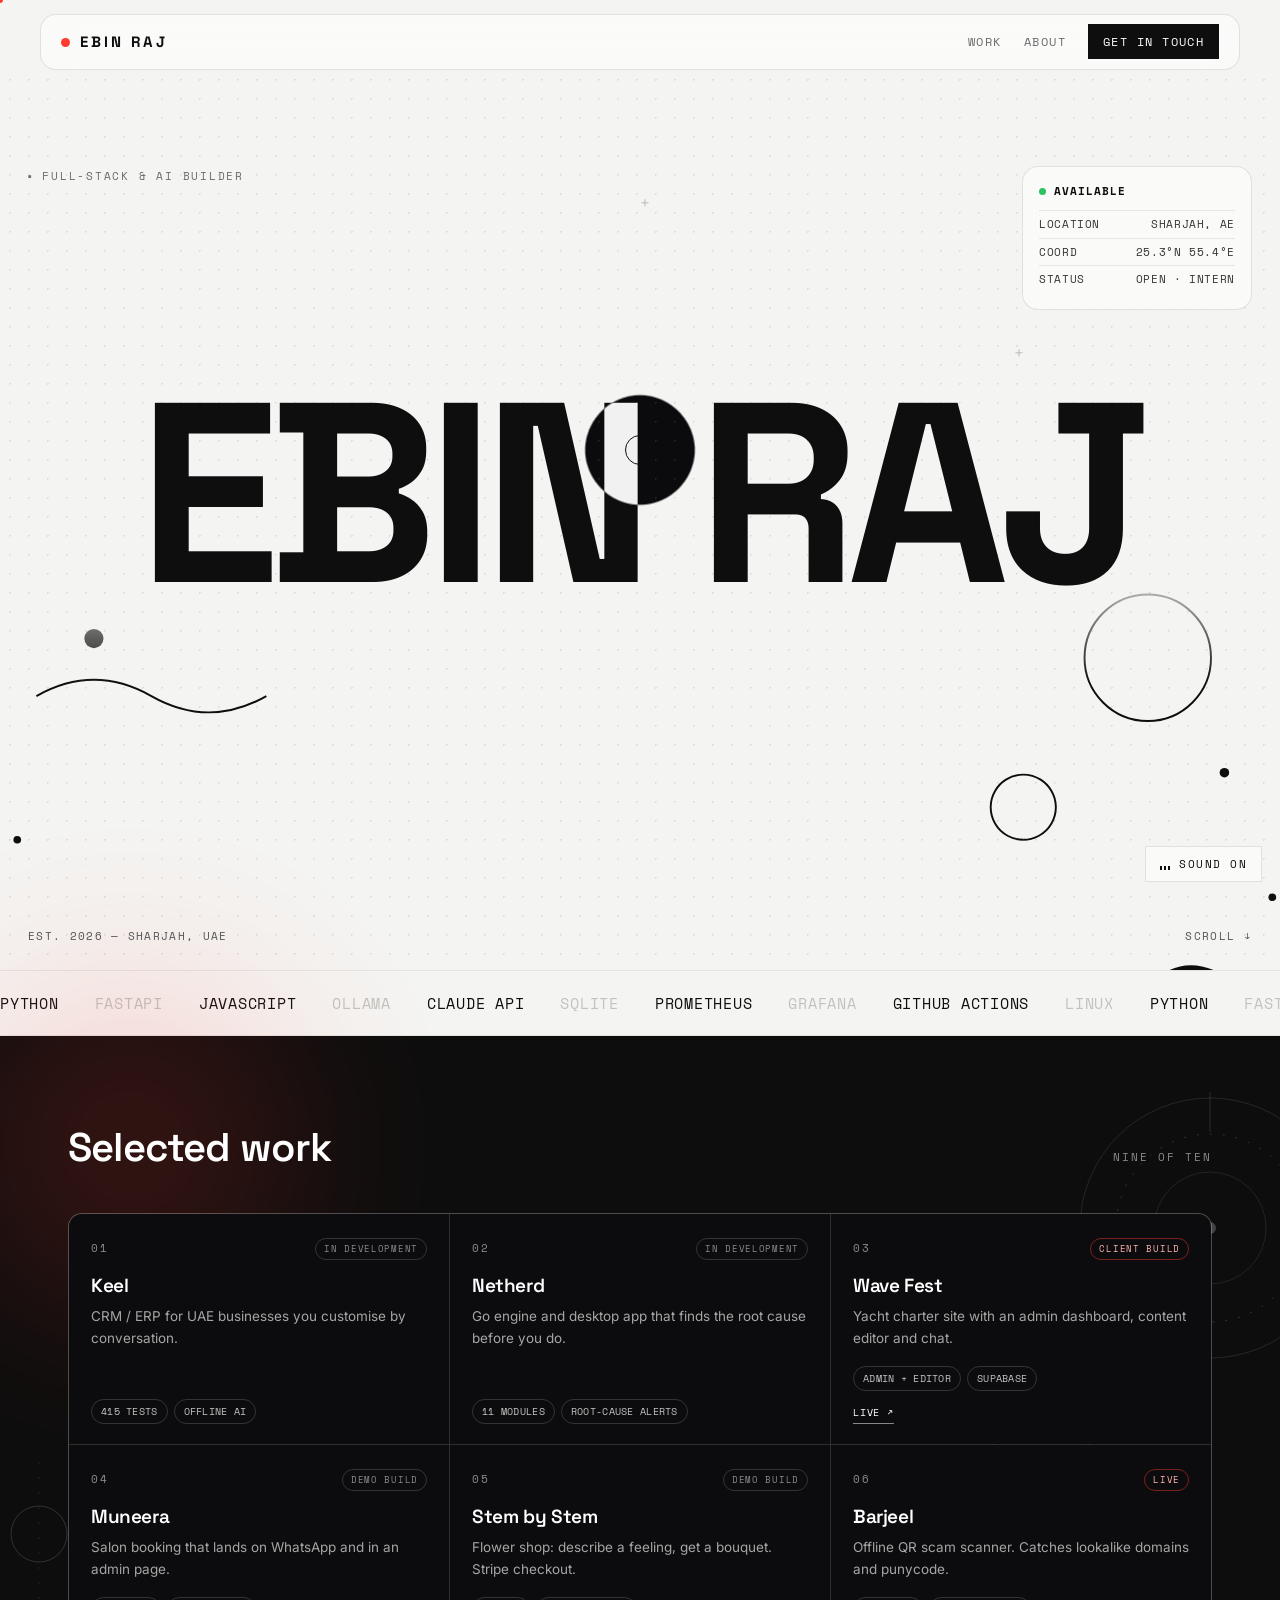
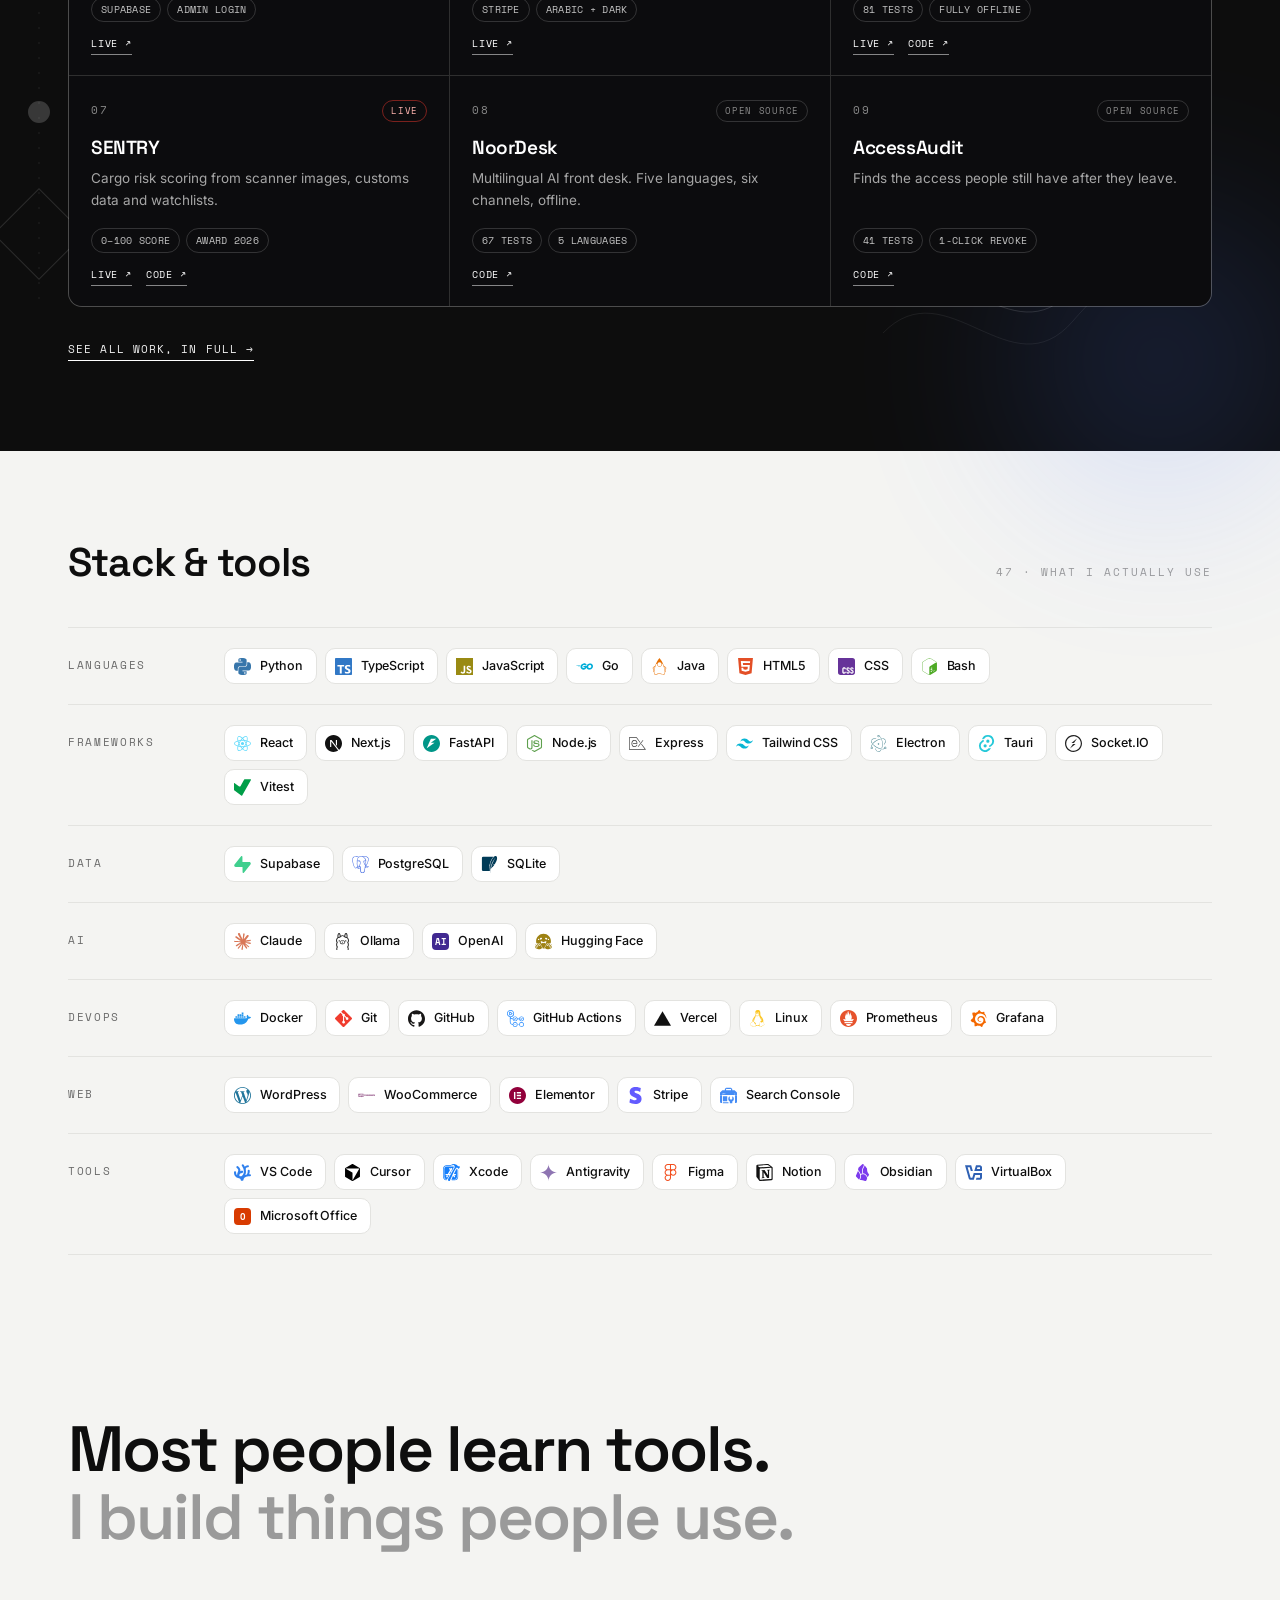
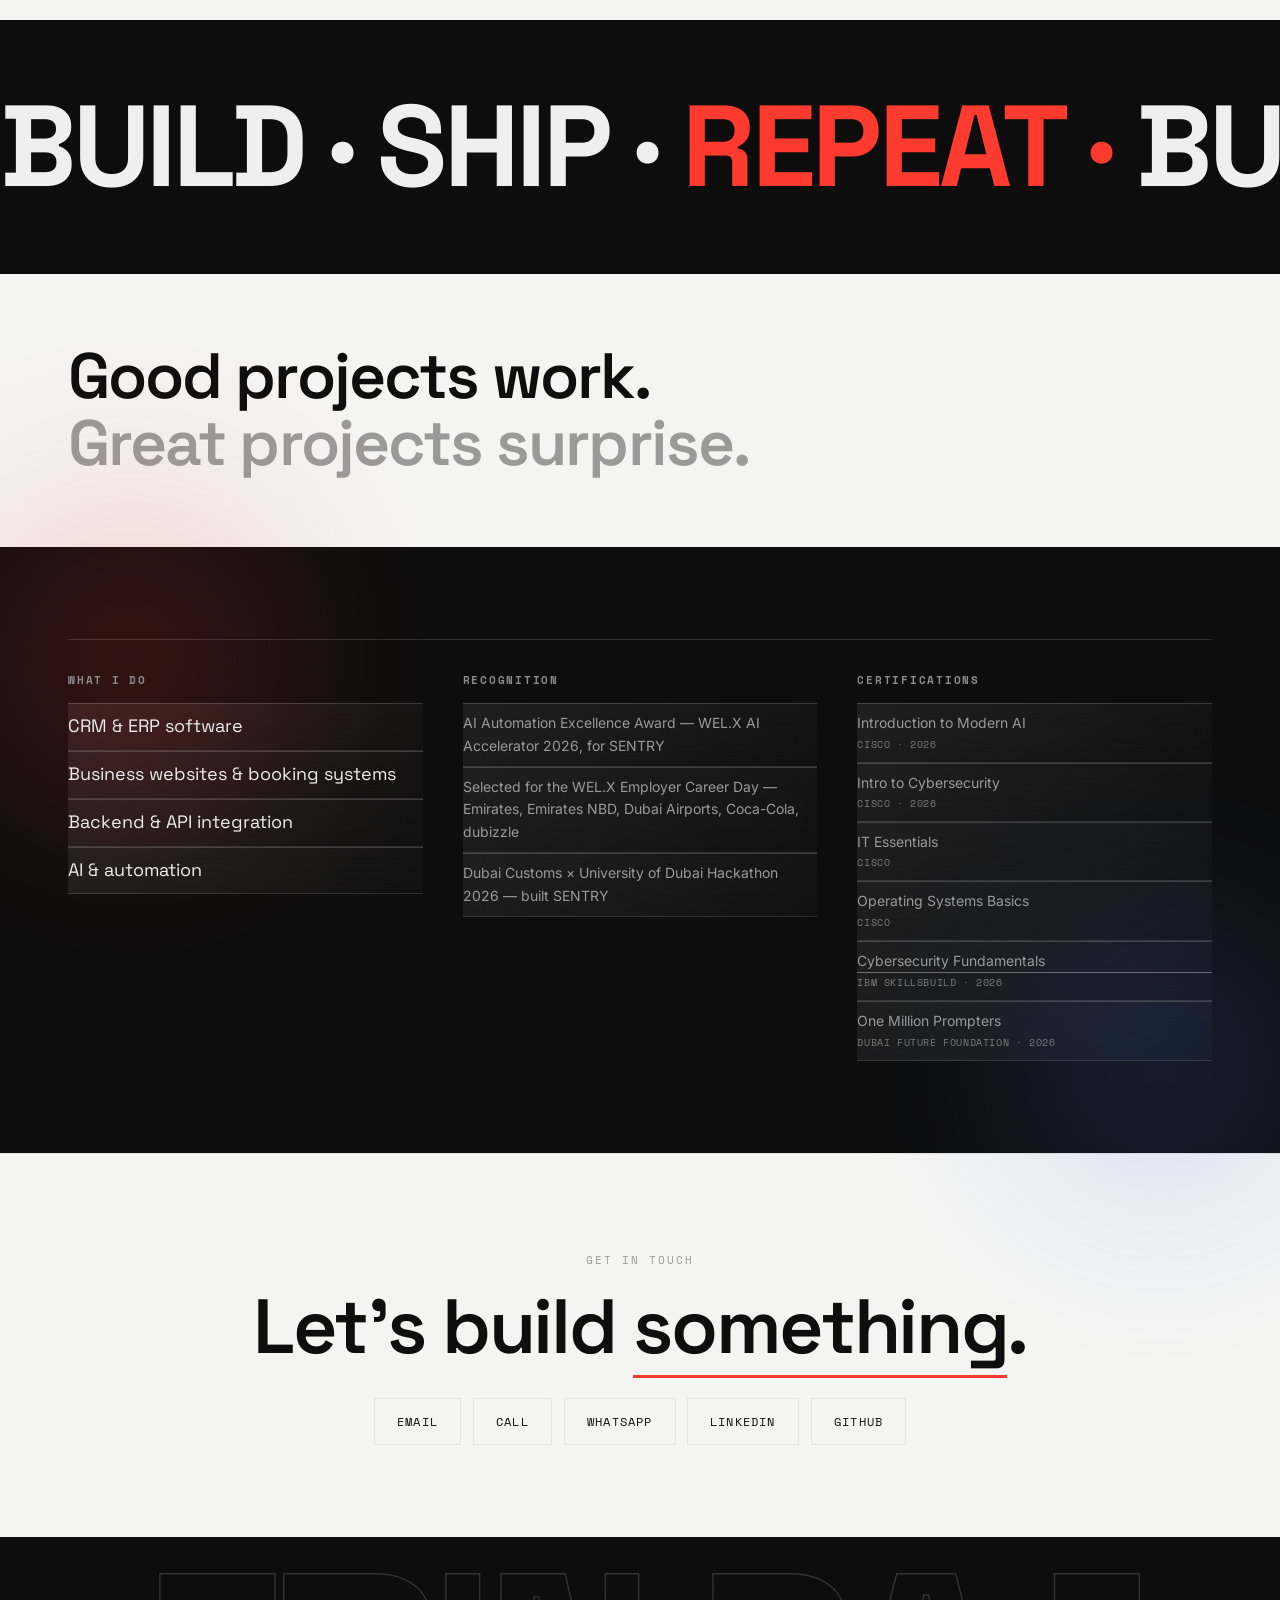
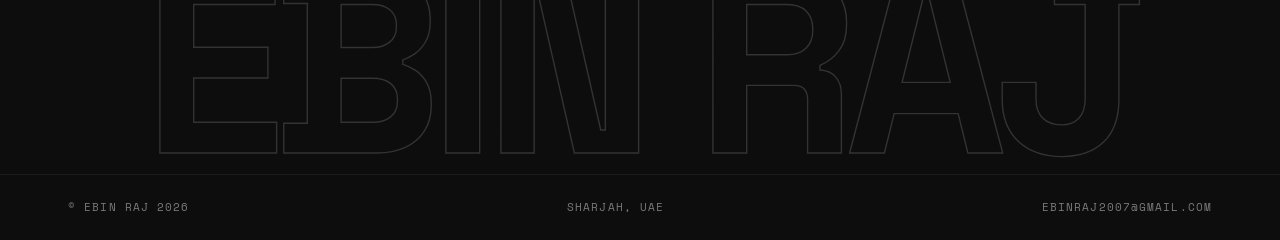
==== commit 96e6c186: "Restructure: 3x3 work grid, separate work page, stack section, certifications Home page - Selected w" ====
--- a/index.html
+++ b/index.html
@@ -16,179 +16,7 @@
 <link rel="preconnect" href="https://fonts.googleapis.com">
 <link rel="preconnect" href="https://fonts.gstatic.com" crossorigin>
 <link href="https://fonts.googleapis.com/css2?family=Space+Grotesk:wght@400;500;600;700&family=Space+Mono:wght@400;700&family=Inter:wght@400;500&display=swap" rel="stylesheet">
-<style>
-  :root{--bg:#f4f4f2;--panel:#fff;--text:#0e0e0e;--muted:#6a6a6a;--faint:#9a9a9a;--line:#e3e3e0;--acc:#ff3b30;--glass:rgba(255,255,255,.55);--glassbrd:rgba(0,0,0,.1)}
-  *{box-sizing:border-box;margin:0;padding:0}
-  html{scroll-behavior:smooth}html,body{max-width:100%;overflow-x:hidden}
-  body{font-family:'Inter',system-ui,sans-serif;background:var(--bg);color:var(--text);line-height:1.6;-webkit-font-smoothing:antialiased;-webkit-text-size-adjust:100%;-webkit-tap-highlight-color:transparent}
-  body.dcur{cursor:none}
-  h1,h2,h3{font-family:'Space Grotesk',sans-serif;letter-spacing:-.02em;line-height:1.02;font-weight:600}
-  .mono{font-family:'Space Mono',monospace}
-  a{color:inherit;text-decoration:none}
-  .wrap{max-width:1200px;margin:0 auto;padding-left:max(28px,env(safe-area-inset-left));padding-right:max(28px,env(safe-area-inset-right))}
-  .lbl{font-family:'Space Mono',monospace;font-size:11px;letter-spacing:.18em;text-transform:uppercase;color:var(--faint)}
-  .sec{padding:92px 0}
-  .dots{position:absolute;inset:0;background-image:radial-gradient(rgba(0,0,0,.09) 1px,transparent 1px);background-size:19px 19px;pointer-events:none}
-
-  #pre{position:fixed;inset:0;z-index:1000;background:var(--bg);display:flex;align-items:flex-end;justify-content:space-between;padding:40px;transition:opacity .7s,visibility .7s}
-  #pre.done{opacity:0;visibility:hidden}
-  #pre .nm{font-family:'Space Mono';font-size:13px;letter-spacing:.24em;text-transform:uppercase;color:var(--muted)}
-  #pre .pc{font-family:'Space Grotesk';font-size:clamp(56px,15vw,170px);font-weight:600;line-height:.8}
-  #bar{position:fixed;top:0;left:0;height:2px;width:0;background:var(--acc);z-index:120}
-  .cd,.cr{position:fixed;top:0;left:0;border-radius:50%;pointer-events:none;z-index:130;transform:translate(-50%,-50%)}
-  .cd{width:6px;height:6px;background:var(--acc)}
-  .cr{width:30px;height:30px;border:1px solid var(--text);transition:width .2s,height .2s}
-  .cr.big{width:54px;height:54px;border-color:var(--acc)}
-
-  nav{position:sticky;top:0;z-index:100;padding-top:env(safe-area-inset-top,0)}
-  nav .in{margin-top:14px;display:flex;align-items:center;justify-content:space-between;height:56px;padding:0 20px;background:var(--glass);backdrop-filter:blur(16px) saturate(150%);border:1px solid var(--glassbrd);border-radius:16px}
-  .brand{display:flex;align-items:center;gap:10px;font-family:'Space Grotesk';font-weight:700;letter-spacing:.2em;font-size:15px}
-  .brand i{width:9px;height:9px;border-radius:50%;background:var(--acc)}
-  .nl{display:flex;gap:22px;font-family:'Space Mono';font-size:12px;letter-spacing:.12em;text-transform:uppercase;color:var(--muted);align-items:center}
-  .nl a:hover{color:var(--text)}
-  .nl .cta{color:#fff;background:var(--text);padding:8px 15px}
-  @media(max-width:620px){.nl a:not(.cta){display:none}}
-
-  /* HERO */
-  .hero{position:relative;min-height:100svh;overflow:hidden}
-  .cx{position:absolute;color:#c4c4c4;font-size:15px;z-index:2}
-  .htag{position:absolute;left:max(28px,env(safe-area-inset-left));top:98px;z-index:5;font-family:'Space Mono';font-size:11px;letter-spacing:.16em;text-transform:uppercase;color:var(--muted)}
-  .glass{position:absolute;top:96px;right:max(28px,env(safe-area-inset-right));width:230px;z-index:5;background:var(--glass);backdrop-filter:blur(16px) saturate(150%);border:1px solid var(--glassbrd);border-radius:16px;padding:16px;font-family:'Space Mono';font-size:10.5px;letter-spacing:.06em;color:#333}
-  .glass .h{display:flex;align-items:center;gap:8px;color:var(--text);font-weight:700;margin-bottom:10px;letter-spacing:.1em}
-  .glass .h i{width:7px;height:7px;border-radius:50%;background:#2ec25f}
-  .glass .rg{display:flex;justify-content:space-between;padding:5px 0;border-top:1px solid rgba(0,0,0,.08)}
-  .hname{position:absolute;left:0;right:0;bottom:32vh;text-align:center;z-index:4;font-family:'Space Grotesk';font-weight:700;font-size:clamp(74px,20vw,290px);letter-spacing:-.045em;line-height:.78;color:var(--text)}
-  .mtn{position:absolute;left:0;right:0;bottom:0;height:66%;z-index:3;-webkit-mask-image:linear-gradient(180deg,transparent 0,#000 22%);mask-image:linear-gradient(180deg,transparent 0,#000 22%)}
-  .mtn img{width:100%;height:100%;object-fit:cover;object-position:center 30%}
-  .hfoot{position:absolute;left:max(28px,env(safe-area-inset-left));bottom:24px;z-index:5;font-family:'Space Mono';font-size:11px;letter-spacing:.12em;text-transform:uppercase;color:#555}
-  .hscroll{position:absolute;right:max(28px,env(safe-area-inset-right));bottom:24px;z-index:5;font-family:'Space Mono';font-size:11px;letter-spacing:.12em;text-transform:uppercase;color:#555}
-  .hscroll .ar{display:inline-block;animation:dn 1.6s ease-in-out infinite}
-  @keyframes dn{50%{transform:translateY(4px)}}
-
-  .marq{overflow:hidden;padding:20px 0;border-top:1px solid var(--line);border-bottom:1px solid var(--line);background:var(--bg)}
-  .marq .t{display:flex;gap:36px;width:max-content;animation:sc 30s linear infinite;font-family:'Space Mono';font-size:15px;color:#c2c2be;text-transform:uppercase;letter-spacing:.05em}
-  .marq .t b{color:var(--text);font-weight:400}
-  @keyframes sc{to{transform:translateX(-50%)}}
-
-  .whead{display:flex;justify-content:space-between;align-items:baseline;margin-bottom:8px}
-  .whead h2{font-size:clamp(26px,3.4vw,40px)}
-  .pcards{display:flex;flex-direction:column;gap:36px;margin-top:52px}
-  .pc{display:flex;border:1px solid var(--line);border-radius:16px;overflow:hidden;background:var(--glass);backdrop-filter:blur(10px);position:relative;transition:transform .3s cubic-bezier(.16,1,.3,1),border-color .3s,box-shadow .3s}
-  .pc:hover{transform:translateY(-6px);border-color:#111;box-shadow:0 26px 54px -32px rgba(0,0,0,.4)}
-  .pc:hover .pc-r svg{filter:brightness(1.15)}
-  .pidx{position:absolute;top:10px;right:22px;z-index:2;font-family:'Space Grotesk';font-weight:700;font-size:58px;line-height:1;color:rgba(0,0,0,.055);pointer-events:none}
-  .pc:nth-child(even) .pidx{right:auto;left:22px}
-  .pstat{margin-top:16px;display:flex;gap:8px;flex-wrap:wrap}
-  .pstat span{font-family:'Space Mono';font-size:10.5px;letter-spacing:.04em;text-transform:uppercase;color:#555;border:1px solid var(--line);border-radius:999px;padding:5px 11px;background:rgba(255,255,255,.4)}
-  .pc-l{flex:1 1 52%;padding:52px 48px;display:flex;flex-direction:column;justify-content:center}
-  .pno{font-family:'Space Mono';font-size:12px;letter-spacing:.12em;color:var(--acc)}
-  .pc h3{font-size:clamp(20px,2.3vw,27px);font-weight:600;margin:10px 0 4px}
-  .pc p{color:#555;font-size:14.5px;line-height:1.65;max-width:46ch;margin-top:8px}
-  .pc p b{color:var(--text);font-weight:500}
-  .pacts{margin-top:20px;display:flex;gap:18px;font-family:'Space Mono';font-size:11px;letter-spacing:.08em;text-transform:uppercase}
-  .pacts a{border-bottom:1px solid var(--text);padding-bottom:2px}
-  .pc-r{flex:1 1 48%;position:relative;background:#111214;border-left:1px solid var(--line);min-height:300px;overflow:hidden}
-  .pgrid{position:absolute;inset:0;background-image:linear-gradient(#1c1c1c 1px,transparent 1px),linear-gradient(90deg,#1c1c1c 1px,transparent 1px);background-size:44px 44px}
-  .pc-r svg{position:relative;width:100%;height:100%}
-  .nfs{opacity:0;transform:translateX(80px) skewX(-4deg)}
-  .pc:nth-child(even).nfs{transform:translateX(-80px) skewX(4deg)}
-  .nfs.in{opacity:1;transform:none;transition:opacity .8s cubic-bezier(.16,1,.3,1),transform .8s cubic-bezier(.16,1,.3,1)}
-  @media(max-width:720px){.pc{flex-direction:column}.pc-r{border-left:none;border-top:1px solid var(--line);min-height:200px}.nfs,.pc:nth-child(even).nfs{transform:translateY(40px)}}
-
-  .state{padding:70px 0}
-  .state h2{font-size:clamp(30px,5.2vw,64px);font-weight:600;letter-spacing:-.03em;max-width:18ch}.state em{font-style:normal;color:var(--faint)}
-  .kb{overflow:hidden;padding:34px 0;border-top:1px solid var(--line);border-bottom:1px solid var(--line)}
-  .kt{display:flex;width:max-content;white-space:nowrap;font-family:'Space Grotesk';font-weight:700;font-size:clamp(42px,9vw,120px);letter-spacing:-.03em;animation:sc 22s linear infinite}
-  .kt span:nth-child(3n){color:var(--acc)}
-  .svc{display:grid;grid-template-columns:repeat(3,1fr);gap:40px;border-top:1px solid var(--line);padding-top:32px}
-  @media(max-width:760px){.svc{grid-template-columns:1fr;gap:28px}}
-  .svc h4{font-family:'Space Mono';font-size:11px;letter-spacing:.16em;text-transform:uppercase;color:var(--faint);margin-bottom:14px}
-  .svc li{list-style:none;font-family:'Space Grotesk';font-size:18px;padding:9px 0;border-bottom:1px solid var(--line)}
-  .svc .sm li{font-family:'Inter';font-size:14px;color:var(--muted)}
-  .contact{text-align:center;border-top:1px solid var(--line)}
-  .contact h2{font-size:clamp(34px,6vw,80px);font-weight:600;letter-spacing:-.03em}
-  .contact h2 a{border-bottom:3px solid var(--acc)}
-  .clinks{margin-top:32px;display:flex;gap:12px;justify-content:center;flex-wrap:wrap;font-family:'Space Mono';font-size:12px;letter-spacing:.1em;text-transform:uppercase}
-  .clinks a{padding:13px 22px;border:1px solid var(--line);transition:.2s}
-  .clinks a:hover{background:var(--text);color:#fff;border-color:var(--text)}
-  .fname{overflow:hidden;padding:26px 0 6px;text-align:center}
-  .fname div{font-family:'Space Grotesk';font-weight:700;font-size:clamp(58px,20vw,300px);line-height:.8;letter-spacing:-.05em;color:transparent;-webkit-text-stroke:1.4px #cfcfcc;transition:-webkit-text-stroke-color .4s}
-  .fname:hover div{-webkit-text-stroke-color:var(--text)}
-  footer{border-top:1px solid var(--line);padding:24px 0 calc(24px + env(safe-area-inset-bottom))}
-  footer .in{display:flex;justify-content:space-between;flex-wrap:wrap;gap:8px;font-family:'Space Mono';font-size:11px;letter-spacing:.1em;text-transform:uppercase;color:var(--faint)}
-
-  #snd{position:fixed;right:18px;bottom:calc(18px + env(safe-area-inset-bottom));z-index:110;display:flex;align-items:center;gap:9px;background:var(--glass);backdrop-filter:blur(10px);border:1px solid var(--glassbrd);padding:9px 14px;font-family:'Space Mono';font-size:11px;letter-spacing:.14em;text-transform:uppercase;color:var(--muted);cursor:pointer}
-  #snd.on{color:var(--text)}
-  #snd .eq{display:flex;align-items:flex-end;gap:2px;height:12px}
-  #snd .eq i{width:2px;height:4px;background:currentColor}
-  #snd.on .eq i{animation:eq .8s ease-in-out infinite}#snd.on .eq i:nth-child(2){animation-delay:.15s}#snd.on .eq i:nth-child(3){animation-delay:.3s}
-  @keyframes eq{50%{height:12px}}
-
-  /* black / white section division */
-  section.inv{background:#0d0d0d;color:#efefef}
-  .inv .lbl,.inv .pno,.inv .svc h4,.inv .whead .lbl{color:#8a8a8a}
-  .inv h2,.inv h3{color:#fff}
-  .inv .state em,.inv .svc .sm li{color:#9a9a9a}
-  /* frosted glass on the black panels */
-  .inv{position:relative}
-  .inv .pc{background:linear-gradient(150deg,rgba(255,255,255,.12),rgba(255,255,255,.03));border-color:rgba(255,255,255,.18);backdrop-filter:blur(18px) saturate(140%);-webkit-backdrop-filter:blur(18px) saturate(140%);box-shadow:0 18px 44px -28px rgba(0,0,0,.75),inset 0 1px 0 rgba(255,255,255,.22)}
-  .inv .pc:hover{border-color:rgba(255,255,255,.45);box-shadow:0 30px 60px -28px rgba(0,0,0,.85),inset 0 1px 0 rgba(255,255,255,.3)}
-  .inv .pc p{color:#c2c2c2}.inv .pc p b{color:#fff}
-  .inv .pidx{color:rgba(255,255,255,.08)}
-  .inv .pstat span{color:#e2e2e2;border-color:rgba(255,255,255,.22);background:rgba(255,255,255,.08);backdrop-filter:blur(8px)}
-  .inv .pacts a{border-color:#fff}
-  .inv .pc-r{border-color:rgba(255,255,255,.16)}
-  .inv .svc{border-color:rgba(255,255,255,.14)}
-  .inv .svc li{border-color:rgba(255,255,255,.12);color:#ededed;background:linear-gradient(150deg,rgba(255,255,255,.08),rgba(255,255,255,.02));backdrop-filter:blur(14px) saturate(140%);-webkit-backdrop-filter:blur(14px) saturate(140%);box-shadow:inset 0 1px 0 rgba(255,255,255,.16)}
-  .inv .svc li:hover{background:linear-gradient(150deg,rgba(255,255,255,.14),rgba(255,255,255,.04))}
-  /* soft glass glow blobs behind the black panels */
-  .inv::before,.inv::after{content:'';position:absolute;border-radius:50%;filter:blur(90px);opacity:.16;pointer-events:none;z-index:0}
-  .inv::before{width:340px;height:340px;background:var(--acc);top:-60px;left:-40px}
-  .inv::after{width:300px;height:300px;background:#4f7cff;bottom:-60px;right:-30px}
-  .inv .wrap{position:relative;z-index:1}
-  /* abstract black & white line art in the work section gaps */
-  .workart{position:absolute;inset:0;z-index:0;pointer-events:none;overflow:hidden}
-  .workart svg{position:absolute}
-  .wa1{top:52px;right:-70px;width:280px}
-  .wa2{top:42%;left:-56px;width:190px}
-  .wa3{bottom:70px;right:6%;width:320px}
-  .wa4{top:30%;right:14%;width:120px}
-  @media(max-width:1000px){.workart{display:none}}
-  .kb{background:#0d0d0d;border-color:#0d0d0d}
-  .kt{color:#efefef}.kt span:nth-child(3n){color:var(--acc)}
-  .fname{background:#0d0d0d}
-  .fname div{-webkit-text-stroke-color:#333}
-  .fname:hover div{-webkit-text-stroke-color:#fff}
-  footer{background:#0d0d0d;border-color:#1c1c1c}
-  footer .in{color:#7a7a7a}
-  .rv{opacity:0;transform:translateY(28px);transition:opacity .8s cubic-bezier(.2,.7,.2,1),transform .8s cubic-bezier(.2,.7,.2,1)}
-  .rv.in{opacity:1;transform:none}
-  @media(prefers-reduced-motion:reduce){.rv{opacity:1;transform:none}.mtn{transform:none!important}}
-  /* ===== mobile / small screens ===== */
-  @media(max-width:680px){
-    .sec{padding:64px 0}
-    .wrap{padding-left:max(20px,env(safe-area-inset-left));padding-right:max(20px,env(safe-area-inset-right))}
-    .glass{display:none}
-    .cx{display:none}
-    .htag{top:88px;font-size:10px}
-    .hname{bottom:30vh;font-size:clamp(58px,19vw,120px);letter-spacing:-.03em}
-    .pcards{gap:26px;margin-top:38px}
-    .pc-l{padding:30px 24px}
-    .pidx{font-size:44px;top:8px;right:16px}
-    .pc:nth-child(even) .pidx{left:16px}
-    .state{padding:52px 0}
-    .kb{padding:24px 0}
-    .contact h2{font-size:clamp(30px,10vw,54px)}
-    .clinks a{padding:12px 16px;font-size:11px}
-    .fname div{font-size:clamp(46px,22vw,130px)}
-    #pre{padding:26px}
-    #snd{right:12px;bottom:calc(12px + env(safe-area-inset-bottom));padding:8px 11px;font-size:10px}
-  }
-  @media(max-width:400px){
-    .hname{font-size:clamp(48px,18vw,90px)}
-    .htag{max-width:60%}
-  }
-</style>
+<link rel="stylesheet" href="site.css">
 </head>
 <body>
 
@@ -241,32 +69,31 @@
     <svg class="wa4" viewBox="0 0 120 120" fill="none" stroke="#fff"><rect x="12" y="12" width="96" height="96" stroke-opacity=".1"/><path d="M12 12 L108 108 M108 12 L12 108" stroke-opacity=".07"/><circle cx="60" cy="60" r="20" stroke-opacity=".16"/></svg>
   </div>
   <div class="wrap">
-  <div class="whead rv"><h2>Selected work</h2><span class="lbl">01 — 10</span></div>
-  <div class="pcards">
-    <article class="pc nfs"><span class="pidx">01</span><div class="pc-l"><span class="pno">01 · Keel</span><h3>CRM / ERP for UAE Businesses</h3><p>An ERP you <b>customise by conversation</b> — no consultant, no training. One installer runs a local server and the whole office works in a browser. Workflow engine, <b>bundled AI that runs offline</b>.</p><div class="pstat"><span>415 tests</span><span>Workflow engine</span><span>Offline AI</span></div><div class="pacts"><span>In development</span></div></div>
-      <div class="pc-r"><div class="pgrid"></div><svg viewBox="0 0 480 440"><rect x="44" y="54" width="392" height="196" fill="#050505" stroke="#2a2a2a"/><line x1="44" y1="86" x2="436" y2="86" stroke="#2a2a2a"/><line x1="196" y1="54" x2="196" y2="250" stroke="#1c1c1c"/><line x1="318" y1="54" x2="318" y2="250" stroke="#1c1c1c"/><g font-family="monospace" font-size="9.5" fill="#8a8a8a"><text x="58" y="76">COMPANY</text><text x="210" y="76">STAGE</text><text x="332" y="76">VALUE</text></g><rect x="200" y="98" width="54" height="18" fill="#ff3b30" fill-opacity=".16" stroke="#ff3b30"/><g font-family="monospace" font-size="10.5" fill="#c8c8c8"><text x="58" y="112">Al Noor Trading</text><text x="210" y="112">Won</text><text x="332" y="112">42,000</text><text x="58" y="148">Gulf Interiors</text><text x="210" y="148">Proposal</text><text x="332" y="148">18,500</text><text x="58" y="184">Marina Clinic</text><text x="210" y="184">Qualified</text><text x="332" y="184">9,200</text><text x="58" y="220">Desert Logistics</text><text x="210" y="220">New</text><text x="332" y="220">55,000</text></g><rect x="44" y="296" width="392" height="100" fill="#050505" stroke="#2a2a2a"/><text x="58" y="322" font-family="monospace" font-size="10" fill="#ff3b30">{ ask }</text><text x="58" y="348" font-family="monospace" font-size="11" fill="#c8c8c8">"add a stage called Won"</text><text x="58" y="374" font-family="monospace" font-size="10" fill="#8a8a8a">→ pipeline changed · no code, no consultant</text></svg></div></article>
-    <article class="pc nfs"><span class="pidx">02</span><div class="pc-l"><span class="pno">02 · Netherd</span><h3>Unified Infrastructure Monitoring</h3><p>A <b>Go engine and agent</b> with a desktop app. Finds every device on the network, tracks who is home, and works out the <b>root cause</b> before the alert reaches your phone.</p><div class="pstat"><span>11 modules</span><span>4-layer discovery</span><span>Root-cause alerts</span></div><div class="pacts"><span>In development</span></div></div>
-      <div class="pc-r"><div class="pgrid"></div><svg viewBox="0 0 480 440"><rect x="44" y="54" width="392" height="230" fill="#050505" stroke="#2a2a2a"/><g font-family="monospace" font-size="10.5" fill="#c8c8c8"><rect x="60" y="80" width="8" height="8" fill="#4a4a4a"/><text x="80" y="89">router · 192.168.1.1</text><text x="372" y="89" fill="#8a8a8a">UP</text><rect x="60" y="116" width="8" height="8" fill="#4a4a4a"/><text x="80" y="125">nas-01 · 192.168.1.24</text><text x="372" y="125" fill="#8a8a8a">UP</text><rect x="60" y="152" width="8" height="8" fill="#ff3b30"/><text x="80" y="161">web-prod · 10.0.0.7</text><text x="356" y="161" fill="#ff3b30">DOWN</text><rect x="60" y="188" width="8" height="8" fill="#4a4a4a"/><text x="80" y="197">iPhone · presence</text><text x="356" y="197" fill="#8a8a8a">HOME</text><rect x="60" y="224" width="8" height="8" fill="#4a4a4a"/><text x="80" y="233">hyper-v · 3 guests</text><text x="372" y="233" fill="#8a8a8a">UP</text></g><rect x="44" y="312" width="392" height="84" fill="#050505" stroke="#ff3b30" stroke-dasharray="3 4"/><text x="60" y="338" font-family="monospace" font-size="10" fill="#ff3b30">▪ ROOT CAUSE</text><text x="60" y="362" font-family="monospace" font-size="10.5" fill="#c8c8c8">gateway reachable · ISP link down</text><text x="60" y="384" font-family="monospace" font-size="10" fill="#8a8a8a">pushed to your phone before you noticed</text></svg></div></article>
-    <article class="pc nfs"><span class="pidx">03</span><div class="pc-l"><span class="pno">03 · Wave Fest</span><h3>Yacht Charter Site &amp; Admin</h3><p>Client build. The public site quotes <b>one price</b> and takes enquiries. Behind it: an <b>admin dashboard with a content editor</b>, a chat assistant answering from a knowledge base, and Supabase APIs for enquiries, messaging and visits.</p><div class="pstat"><span>Admin + editor</span><span>KB chat assistant</span><span>Supabase APIs</span></div><div class="pacts"><a href="https://wavefest.vercel.app" target="_blank" rel="noopener">Live site ↗</a></div></div>
-      <div class="pc-r"><div class="pgrid"></div><svg viewBox="0 0 480 440"><rect x="44" y="54" width="392" height="184" fill="#050505" stroke="#2a2a2a"/><line x1="44" y1="84" x2="436" y2="84" stroke="#2a2a2a"/><circle cx="62" cy="69" r="3.5" fill="#2a2a2a"/><circle cx="76" cy="69" r="3.5" fill="#2a2a2a"/><circle cx="90" cy="69" r="3.5" fill="#2a2a2a"/><text x="112" y="73" font-family="monospace" font-size="9.5" fill="#8a8a8a">/admin/editor</text><line x1="152" y1="84" x2="152" y2="238" stroke="#1c1c1c"/><rect x="52" y="98" width="92" height="18" fill="#ff3b30" fill-opacity=".14"/><g font-family="monospace" font-size="9.5" fill="#8a8a8a"><text x="60" y="111" fill="#c8c8c8">Tours</text><text x="60" y="139">Yachts</text><text x="60" y="167">Corporate</text><text x="60" y="195">FAQ</text></g><g font-family="monospace" font-size="10.5" fill="#c8c8c8"><text x="168" y="112">title: Marina Sunset</text><text x="168" y="140">price: AED 2,400 / 3 hrs</text><text x="168" y="168">guests: 12</text></g><text x="168" y="206" font-family="monospace" font-size="10" fill="#ff3b30">[ publish ]</text><rect x="44" y="272" width="392" height="124" fill="#050505" stroke="#2a2a2a"/><g font-family="monospace" font-size="10.5"><text x="58" y="300" fill="#8a8a8a">23:41 · guest</text><text x="58" y="324" fill="#c8c8c8">"can we have a DJ?"</text><text x="58" y="354" fill="#ff3b30">23:41 · assistant</text><text x="58" y="378" fill="#c8c8c8">"yes — added to your quote"</text></g></svg></div></article>
-    <article class="pc nfs"><span class="pidx">04</span><div class="pc-l"><span class="pno">04 · Muneera</span><h3>Salon Booking System</h3><p>Demo build. A customer books online; the booking is stored, <b>confirmed by email</b> and pushed to the owner&#39;s <b>WhatsApp</b>. The owner signs in to an admin page to manage every appointment.</p><div class="pstat"><span>Demo build</span><span>Supabase bookings</span><span>Admin login</span></div><div class="pacts"><a href="https://muneera-beauty-center.vercel.app" target="_blank" rel="noopener">Live demo ↗</a></div></div>
-      <div class="pc-r"><div class="pgrid"></div><svg viewBox="0 0 480 440"><rect x="44" y="54" width="184" height="152" fill="#050505" stroke="#2a2a2a"/><text x="58" y="78" font-family="monospace" font-size="9.5" fill="#8a8a8a">BOOKING</text><g font-family="monospace" font-size="10.5" fill="#c8c8c8"><text x="58" y="108">Hair · colour</text><text x="58" y="132">Fri 14:00</text><text x="58" y="156">Layla A.</text></g><rect x="58" y="168" width="76" height="20" fill="#ff3b30" fill-opacity=".14" stroke="#ff3b30"/><text x="68" y="182" font-family="monospace" font-size="9.5" fill="#ff3b30">confirm</text><path d="M236 130 L288 130" stroke="#2a2a2a" stroke-dasharray="3 4"/><path d="M280 124 L288 130 L280 136" fill="none" stroke="#ff3b30"/><rect x="296" y="88" width="140" height="84" fill="#050505" stroke="#2a2a2a"/><text x="310" y="112" font-family="monospace" font-size="9.5" fill="#ff3b30">WHATSAPP</text><text x="310" y="136" font-family="monospace" font-size="10" fill="#c8c8c8">new booking</text><text x="310" y="156" font-family="monospace" font-size="10" fill="#8a8a8a">+ email sent</text><rect x="44" y="248" width="392" height="148" fill="#050505" stroke="#2a2a2a"/><line x1="44" y1="278" x2="436" y2="278" stroke="#2a2a2a"/><text x="58" y="270" font-family="monospace" font-size="9.5" fill="#8a8a8a">ADMIN · BOOKINGS</text><rect x="52" y="292" width="376" height="20" fill="#ff3b30" fill-opacity=".08"/><g font-family="monospace" font-size="10.5" fill="#c8c8c8"><text x="60" y="306">Fri 14:00 · Layla A. · colour</text><text x="60" y="340">Fri 16:30 · Noor S. · nails</text><text x="60" y="374">Sat 11:00 · Aisha M. · makeup</text></g></svg></div></article>
-    <article class="pc nfs"><span class="pidx">05</span><div class="pc-l"><span class="pno">05 · Stem by Stem</span><h3>Flower Shop &amp; Checkout</h3><p>Demo build. Describe a feeling and it <b>designs the bouquet</b>, or build it stem by stem. Cart and <b>Stripe checkout</b>, sign-in, admin page, same-day delivery across seven emirates.</p><div class="pstat"><span>Demo build</span><span>Stripe checkout</span><span>Arabic + dark mode</span></div><div class="pacts"><a href="https://stem-by-stem.vercel.app" target="_blank" rel="noopener">Live demo ↗</a></div></div>
-      <div class="pc-r"><div class="pgrid"></div><svg viewBox="0 0 480 440"><rect x="44" y="54" width="392" height="168" fill="#050505" stroke="#2a2a2a"/><text x="58" y="80" font-family="monospace" font-size="10" fill="#ff3b30">{ describe the feeling }</text><text x="58" y="108" font-family="monospace" font-size="11" fill="#c8c8c8">"sorry, I was wrong"</text><line x1="58" y1="128" x2="422" y2="128" stroke="#1c1c1c"/><g font-family="monospace" font-size="10.5" fill="#8a8a8a"><text x="58" y="154">→ 9 white roses</text><text x="58" y="178">→ 3 eucalyptus</text><text x="58" y="202">→ handwritten note</text></g><rect x="44" y="252" width="392" height="158" fill="#050505" stroke="#2a2a2a"/><text x="58" y="278" font-family="monospace" font-size="9.5" fill="#8a8a8a">CART · 1 ITEM</text><g font-family="monospace" font-size="10.5" fill="#c8c8c8"><text x="58" y="308">Bouquet · same day</text><text x="336" y="308">AED 240</text><text x="58" y="334">Chilled van · Dubai</text><text x="336" y="334">AED 0</text></g><line x1="58" y1="350" x2="422" y2="350" stroke="#1c1c1c"/><g font-family="monospace" font-size="11" fill="#c8c8c8"><text x="58" y="374">TOTAL</text><text x="336" y="374">AED 240</text></g><text x="58" y="398" font-family="monospace" font-size="9.5" fill="#ff3b30">stripe ✓ checkout</text></svg></div></article>
-    <article class="pc nfs"><span class="pidx">06</span><div class="pc-l"><span class="pno">06 · Barjeel</span><h3>Offline QR Scam Scanner</h3><p>Checks where a QR code <b>actually</b> leads before anything opens. Catches <b>lookalike domains</b>, punycode, and subdomain tricks. Runs entirely on the phone — <b>nothing leaves the device</b>.</p><div class="pstat"><span>20 checks</span><span>81 tests</span><span>Fully offline</span></div><div class="pacts"><a href="https://ebinraj2007-cmd.github.io/barjeel/" target="_blank" rel="noopener">Live app ↗</a><a href="https://github.com/ebinraj2007-cmd/barjeel" target="_blank" rel="noopener">Code ↗</a></div></div>
-      <div class="pc-r"><div class="pgrid"></div><svg viewBox="0 0 480 440"><g fill="#8a8a8a"><rect x="104" y="92" width="10" height="10"/><rect x="118" y="92" width="10" height="10"/><rect x="146" y="92" width="10" height="10"/><rect x="104" y="106" width="10" height="10"/><rect x="118" y="106" width="10" height="10"/><rect x="146" y="106" width="10" height="10"/><rect x="160" y="106" width="10" height="10"/><rect x="104" y="120" width="10" height="10"/><rect x="118" y="120" width="10" height="10"/><rect x="132" y="120" width="10" height="10"/><rect x="160" y="120" width="10" height="10"/><rect x="62" y="134" width="10" height="10"/><rect x="118" y="134" width="10" height="10"/><rect x="146" y="134" width="10" height="10"/><rect x="174" y="134" width="10" height="10"/><rect x="188" y="134" width="10" height="10"/><rect x="202" y="134" width="10" height="10"/><rect x="62" y="148" width="10" height="10"/><rect x="90" y="148" width="10" height="10"/><rect x="132" y="148" width="10" height="10"/><rect x="160" y="148" width="10" height="10"/><rect x="174" y="148" width="10" height="10"/><rect x="188" y="148" width="10" height="10"/><rect x="62" y="162" width="10" height="10"/><rect x="76" y="162" width="10" height="10"/><rect x="118" y="162" width="10" height="10"/><rect x="160" y="162" width="10" height="10"/><rect x="76" y="176" width="10" height="10"/><rect x="104" y="176" width="10" height="10"/><rect x="118" y="176" width="10" height="10"/><rect x="146" y="176" width="10" height="10"/><rect x="174" y="176" width="10" height="10"/><rect x="90" y="190" width="10" height="10"/><rect x="104" y="204" width="10" height="10"/><rect x="174" y="204" width="10" height="10"/><rect x="188" y="204" width="10" height="10"/><rect x="104" y="218" width="10" height="10"/><rect x="132" y="218" width="10" height="10"/><rect x="146" y="218" width="10" height="10"/><rect x="160" y="218" width="10" height="10"/><rect x="188" y="218" width="10" height="10"/><rect x="202" y="218" width="10" height="10"/><rect x="104" y="232" width="10" height="10"/><rect x="132" y="232" width="10" height="10"/></g><rect x="58" y="88" width="38" height="38" fill="none" stroke="#c8c8c8" stroke-width="4"/><rect x="70" y="100" width="14" height="14" fill="#c8c8c8"/><rect x="170" y="88" width="38" height="38" fill="none" stroke="#c8c8c8" stroke-width="4"/><rect x="182" y="100" width="14" height="14" fill="#c8c8c8"/><rect x="58" y="200" width="38" height="38" fill="none" stroke="#c8c8c8" stroke-width="4"/><rect x="70" y="212" width="14" height="14" fill="#c8c8c8"/><rect x="270" y="88" width="160" height="26" fill="#ff3b30"/><text x="350" y="106" text-anchor="middle" fill="#fff" font-size="12" font-family="monospace">DANGER</text><g font-family="monospace" font-size="11"><text x="270" y="146" fill="#8a8a8a">looks like</text><text x="270" y="166" fill="#c8c8c8">parkin.ae</text><text x="270" y="200" fill="#8a8a8a">actually is</text><text x="270" y="220" fill="#ff3b30">xn--prkin-4ve.ae</text></g><path d="M270 240 H430" stroke="#2a2a2a"/><g font-family="monospace" font-size="10.5" fill="#c8c8c8"><text x="270" y="268">▪ CYRILLIC &#39;a&#39;</text><text x="270" y="288">▪ MIXED SCRIPT</text><text x="270" y="308">▪ IMPERSONATES PARKIN</text></g><rect x="58" y="352" width="372" height="1" fill="#2a2a2a"/><text x="58" y="382" fill="#8a8a8a" font-size="10.5" font-family="monospace">NEVER OPENS A LINK FOR YOU</text></svg></div></article>
+  <div class="whead rv"><h2>Selected work</h2><span class="lbl">Nine of ten</span></div>
+  <div class="wgrid">
+    <article class="wgt rv"><div class="wgtop"><span class="wgi">01</span><span class="wgs wgs-private">In development</span></div><h3 class="wgn">Keel</h3><p class="wgd">CRM / ERP for UAE businesses you customise by conversation.</p><div class="wgc"><span>415 tests</span><span>Offline AI</span></div></article>
+    <article class="wgt rv"><div class="wgtop"><span class="wgi">02</span><span class="wgs wgs-private">In development</span></div><h3 class="wgn">Netherd</h3><p class="wgd">Go engine and desktop app that finds the root cause before you do.</p><div class="wgc"><span>11 modules</span><span>Root-cause alerts</span></div></article>
+    <article class="wgt rv"><div class="wgtop"><span class="wgi">03</span><span class="wgs wgs-client">Client build</span></div><h3 class="wgn">Wave Fest</h3><p class="wgd">Yacht charter site with an admin dashboard, content editor and chat.</p><div class="wgc"><span>Admin + editor</span><span>Supabase</span></div><div class="wgl"><a href="https://wavefest.vercel.app" target="_blank" rel="noopener">Live ↗</a></div></article>
+    <article class="wgt rv"><div class="wgtop"><span class="wgi">04</span><span class="wgs wgs-demo">Demo build</span></div><h3 class="wgn">Muneera</h3><p class="wgd">Salon booking that lands on WhatsApp and in an admin page.</p><div class="wgc"><span>Supabase</span><span>Admin login</span></div><div class="wgl"><a href="https://muneera-beauty-center.vercel.app" target="_blank" rel="noopener">Live ↗</a></div></article>
+    <article class="wgt rv"><div class="wgtop"><span class="wgi">05</span><span class="wgs wgs-demo">Demo build</span></div><h3 class="wgn">Stem by Stem</h3><p class="wgd">Flower shop: describe a feeling, get a bouquet. Stripe checkout.</p><div class="wgc"><span>Stripe</span><span>Arabic + dark</span></div><div class="wgl"><a href="https://stem-by-stem.vercel.app" target="_blank" rel="noopener">Live ↗</a></div></article>
+    <article class="wgt rv"><div class="wgtop"><span class="wgi">06</span><span class="wgs wgs-live">Live</span></div><h3 class="wgn">Barjeel</h3><p class="wgd">Offline QR scam scanner. Catches lookalike domains and punycode.</p><div class="wgc"><span>81 tests</span><span>Fully offline</span></div><div class="wgl"><a href="https://ebinraj2007-cmd.github.io/barjeel/" target="_blank" rel="noopener">Live ↗</a><a href="https://github.com/ebinraj2007-cmd/barjeel" target="_blank" rel="noopener">Code ↗</a></div></article>
+    <article class="wgt rv"><div class="wgtop"><span class="wgi">07</span><span class="wgs wgs-live">Live</span></div><h3 class="wgn">SENTRY</h3><p class="wgd">Cargo risk scoring from scanner images, customs data and watchlists.</p><div class="wgc"><span>0–100 score</span><span>Award 2026</span></div><div class="wgl"><a href="https://ebinraj2007-cmd.github.io/sentry/" target="_blank" rel="noopener">Live ↗</a><a href="https://github.com/ebinraj2007-cmd/sentry" target="_blank" rel="noopener">Code ↗</a></div></article>
+    <article class="wgt rv"><div class="wgtop"><span class="wgi">08</span><span class="wgs wgs-code">Open source</span></div><h3 class="wgn">NoorDesk</h3><p class="wgd">Multilingual AI front desk. Five languages, six channels, offline.</p><div class="wgc"><span>67 tests</span><span>5 languages</span></div><div class="wgl"><a href="https://github.com/ebinraj2007-cmd/noordesk" target="_blank" rel="noopener">Code ↗</a></div></article>
+    <article class="wgt rv"><div class="wgtop"><span class="wgi">09</span><span class="wgs wgs-code">Open source</span></div><h3 class="wgn">AccessAudit</h3><p class="wgd">Finds the access people still have after they leave.</p><div class="wgc"><span>41 tests</span><span>1-click revoke</span></div><div class="wgl"><a href="https://github.com/ebinraj2007-cmd/accessaudit" target="_blank" rel="noopener">Code ↗</a></div></article>
+  </div>
+  <div class="wgall rv"><a href="work.html">See all work, in full →</a></div>
+</div></section>
 
-    <article class="pc nfs"><span class="pidx">07</span><div class="pc-l"><span class="pno">07 · SENTRY</span><h3>Cargo Risk Intelligence</h3><p>Fuses <b>scanner imagery</b>, <b>customs data</b>, and <b>watchlists</b> into one 0–100 risk score per shipment. Built at the Dubai Customs × University of Dubai hackathon.</p><div class="pstat"><span>0–100 score</span><span>2.3s / shipment</span><span>Hackathon build</span></div><div class="pacts"><a href="https://ebinraj2007-cmd.github.io/sentry/" target="_blank" rel="noopener">Live demo ↗</a><a href="https://github.com/ebinraj2007-cmd/sentry" target="_blank" rel="noopener">Code ↗</a></div></div>
-      <div class="pc-r"><div class="pgrid"></div><svg viewBox="0 0 480 440"><rect x="40" y="40" width="400" height="360" fill="none" stroke="#2a2a2a"/><rect x="270" y="70" width="150" height="150" fill="none" stroke="#ff3b30" stroke-dasharray="3 4"/><circle cx="120" cy="185" r="42" fill="none" stroke="#333" stroke-width="9"/><circle cx="120" cy="185" r="42" fill="none" stroke="#ff3b30" stroke-width="9" stroke-linecap="round" stroke-dasharray="264" stroke-dashoffset="70" transform="rotate(-90 120 185)"/><text x="120" y="192" text-anchor="middle" fill="#fff" font-size="26" font-family="monospace">82</text><text x="120" y="245" text-anchor="middle" fill="#7a7a7a" font-size="10" font-family="monospace">RISK</text><text x="290" y="100" fill="#ff3b30" font-size="11" font-family="monospace">▪ FLAGS</text><g font-family="monospace" font-size="10.5" fill="#c8c8c8"><text x="290" y="126">MISDECLARATION</text><text x="290" y="146">FALSE INVOICING</text><text x="290" y="166">SMUGGLING ROUTE</text></g></svg></div></article>
-
-    <article class="pc nfs"><span class="pidx">08</span><div class="pc-l"><span class="pno">08 · NoorDesk</span><h3>Multilingual AI Front Desk</h3><p>Reads messages across <b>6 channels</b>, detects language, tone, and urgency, then replies in the customer's own language. <b>5 languages</b>, offline, scam-aware.</p><div class="pstat"><span>5 languages</span><span>6 channels</span><span>67 tests</span></div><div class="pacts"><a href="https://github.com/ebinraj2007-cmd/noordesk" target="_blank" rel="noopener">Code ↗</a></div></div>
-      <div class="pc-r"><div class="pgrid"></div><svg viewBox="0 0 480 440"><g font-family="monospace"><rect x="150" y="120" width="10" height="10" fill="#ff3b30"/><text x="168" y="130" fill="#c8c8c8" font-size="11">AR · angry · P5</text><rect x="250" y="200" width="10" height="10" fill="#ff3b30"/><text x="268" y="210" fill="#c8c8c8" font-size="11">ML · neutral · P2</text><rect x="110" y="290" width="10" height="10" fill="#ff3b30"/><text x="128" y="300" fill="#c8c8c8" font-size="11">EN · greeting · P1</text></g><rect x="270" y="60" width="160" height="118" fill="#050505" stroke="#2a2a2a"/><g font-family="monospace" font-size="10" fill="#8a8a8a"><text x="282" y="82" fill="#ff3b30">{ detect }</text><text x="282" y="102">"lang": "ar",</text><text x="282" y="118">"tone": "angry",</text><text x="282" y="134">"priority": 5,</text><text x="282" y="150">"scam": false</text></g></svg></div></article>
-
-    <article class="pc nfs"><span class="pidx">09</span><div class="pc-l"><span class="pno">09 · AccessAudit</span><h3>Access &amp; Offboarding Security</h3><p>Flags <b>orphaned</b>, <b>excessive</b>, and <b>dormant</b> access from HR data. One-click revoke with a full audit trail.</p><div class="pstat"><span>1-click revoke</span><span>41 tests</span><span>CSV / XLSX / JSON</span></div><div class="pacts"><a href="https://github.com/ebinraj2007-cmd/accessaudit" target="_blank" rel="noopener">Code ↗</a></div></div>
-      <div class="pc-r"><div class="pgrid"></div><svg viewBox="0 0 480 440"><rect x="60" y="70" width="180" height="138" fill="#050505" stroke="#2a2a2a"/><g font-family="monospace" font-size="10" fill="#8a8a8a"><text x="72" y="92" fill="#ff3b30">{ finding }</text><text x="72" y="112">"user": "j.doe",</text><text x="72" y="128">"status": "LEFT",</text><text x="72" y="144">"access": "AWS Admin",</text><text x="72" y="176" fill="#ff3b30">"flag": "ORPHANED"</text></g><g font-family="monospace" font-size="11"><rect x="300" y="120" width="10" height="10" fill="#ff3b30"/><text x="318" y="130" fill="#c8c8c8">ORPHANED · 4</text><rect x="300" y="180" width="10" height="10" fill="#ff3b30"/><text x="318" y="190" fill="#c8c8c8">DORMANT · 7</text></g><rect x="300" y="280" width="120" height="26" fill="#ff3b30"/><text x="360" y="297" text-anchor="middle" fill="#fff" font-size="11" font-family="monospace">REVOKE ALL</text></svg></div></article>
-
-    <article class="pc nfs"><span class="pidx">10</span><div class="pc-l"><span class="pno">10 · NMS</span><h3>AI Network Monitoring</h3><p>Self-healing IT monitoring with a <b>disk-failure prediction</b> engine that warns before a drive dies. Ships as a one-click installer.</p><div class="pstat"><span>Disk prediction</span><span>Self-healing</span><span>1-click install</span></div><div class="pacts"><a href="https://github.com/ebinraj2007-cmd/nms-ai-monitoring" target="_blank" rel="noopener">Code ↗</a></div></div>
-      <div class="pc-r"><div class="pgrid"></div><svg viewBox="0 0 480 440"><g stroke="#2a2a2a" fill="none"><path d="M40 120 H440 M40 220 H440 M40 320 H440"/></g><polyline points="50,300 110,250 170,270 230,180 290,210 350,140 410,175 440,120" fill="none" stroke="#ff3b30" stroke-width="2.4" stroke-linecap="round" stroke-linejoin="round"/><circle cx="350" cy="140" r="5" fill="#ff3b30"/><g font-family="monospace" font-size="11" fill="#c8c8c8"><text x="50" y="360">SERVER · UP</text><text x="180" y="360">AGENTS · 3/3</text><text x="330" y="360" fill="#ff3b30">DISK#2 · 87%</text></g><rect x="300" y="70" width="130" height="26" fill="none" stroke="#ff3b30" stroke-dasharray="3 3"/><text x="365" y="87" text-anchor="middle" fill="#ff3b30" font-size="10" font-family="monospace">PREDICT: FAIL 6d</text></svg></div></article>
+<section class="stack sec" id="stack"><div class="wrap">
+  <div class="whead rv"><h2>Stack &amp; tools</h2><span class="lbl">47 · what I actually use</span></div>
+  <div class="stwrap">
+    <div class="stgrp rv"><div class="stcat">Languages</div><div class="sttiles"><span class="stt" style="--c:#3776AB;--b:#F1F5F9"><svg viewBox="0 0 24 24" aria-hidden="true"><path d="M14.25.18l.9.2.73.26.59.3.45.32.34.34.25.34.16.33.1.3.04.26.02.2-.01.13V8.5l-.05.63-.13.55-.21.46-.26.38-.3.31-.33.25-.35.19-.35.14-.33.1-.3.07-.26.04-.21.02H8.77l-.69.05-.59.14-.5.22-.41.27-.33.32-.27.35-.2.36-.15.37-.1.35-.07.32-.04.27-.02.21v3.06H3.17l-.21-.03-.28-.07-.32-.12-.35-.18-.36-.26-.36-.36-.35-.46-.32-.59-.28-.73-.21-.88-.14-1.05-.05-1.23.06-1.22.16-1.04.24-.87.32-.71.36-.57.4-.44.42-.33.42-.24.4-.16.36-.1.32-.05.24-.01h.16l.06.01h8.16v-.83H6.18l-.01-2.75-.02-.37.05-.34.11-.31.17-.28.25-.26.31-.23.38-.2.44-.18.51-.15.58-.12.64-.1.71-.06.77-.04.84-.02 1.27.05zm-6.3 1.98l-.23.33-.08.41.08.41.23.34.33.22.41.09.41-.09.33-.22.23-.34.08-.41-.08-.41-.23-.33-.33-.22-.41-.09-.41.09zm13.09 3.95l.28.06.32.12.35.18.36.27.36.35.35.47.32.59.28.73.21.88.14 1.04.05 1.23-.06 1.23-.16 1.04-.24.86-.32.71-.36.57-.4.45-.42.33-.42.24-.4.16-.36.09-.32.05-.24.02-.16-.01h-8.22v.82h5.84l.01 2.76.02.36-.05.34-.11.31-.17.29-.25.25-.31.24-.38.2-.44.17-.51.15-.58.13-.64.09-.71.07-.77.04-.84.01-1.27-.04-1.07-.14-.9-.2-.73-.25-.59-.3-.45-.33-.34-.34-.25-.34-.16-.33-.1-.3-.04-.25-.02-.2.01-.13v-5.34l.05-.64.13-.54.21-.46.26-.38.3-.32.33-.24.35-.2.35-.14.33-.1.3-.06.26-.04.21-.02.13-.01h5.84l.69-.05.59-.14.5-.21.41-.28.33-.32.27-.35.2-.36.15-.36.1-.35.07-.32.04-.28.02-.21V6.07h2.09l.14.01zm-6.47 14.25l-.23.33-.08.41.08.41.23.33.33.23.41.08.41-.08.33-.23.23-.33.08-.41-.08-.41-.23-.33-.33-.23-.41-.08-.41.08z"/></svg><b>Python</b></span><span class="stt" style="--c:#3178C6;--b:#F1F6FB"><svg viewBox="0 0 24 24" aria-hidden="true"><path d="M1.125 0C.502 0 0 .502 0 1.125v21.75C0 23.498.502 24 1.125 24h21.75c.623 0 1.125-.502 1.125-1.125V1.125C24 .502 23.498 0 22.875 0zm17.363 9.75c.612 0 1.154.037 1.627.111a6.38 6.38 0 0 1 1.306.34v2.458a3.95 3.95 0 0 0-.643-.361 5.093 5.093 0 0 0-.717-.26 5.453 5.453 0 0 0-1.426-.2c-.3 0-.573.028-.819.086a2.1 2.1 0 0 0-.623.242c-.17.104-.3.229-.393.374a.888.888 0 0 0-.14.49c0 .196.053.373.156.529.104.156.252.304.443.444s.423.276.696.41c.273.135.582.274.926.416.47.197.892.407 1.266.628.374.222.695.473.963.753.268.279.472.598.614.957.142.359.214.776.214 1.253 0 .657-.125 1.21-.373 1.656a3.033 3.033 0 0 1-1.012 1.085 4.38 4.38 0 0 1-1.487.596c-.566.12-1.163.18-1.79.18a9.916 9.916 0 0 1-1.84-.164 5.544 5.544 0 0 1-1.512-.493v-2.63a5.033 5.033 0 0 0 3.237 1.2c.333 0 .624-.03.872-.09.249-.06.456-.144.623-.25.166-.108.29-.234.373-.38a1.023 1.023 0 0 0-.074-1.089 2.12 2.12 0 0 0-.537-.5 5.597 5.597 0 0 0-.807-.444 27.72 27.72 0 0 0-1.007-.436c-.918-.383-1.602-.852-2.053-1.405-.45-.553-.676-1.222-.676-2.005 0-.614.123-1.141.369-1.582.246-.441.58-.804 1.004-1.089a4.494 4.494 0 0 1 1.47-.629 7.536 7.536 0 0 1 1.77-.201zm-15.113.188h9.563v2.166H9.506v9.646H6.789v-9.646H3.375z"/></svg><b>TypeScript</b></span><span class="stt" style="--c:#998A13;--b:#FEFDEF"><svg viewBox="0 0 24 24" aria-hidden="true"><path d="M0 0h24v24H0V0zm22.034 18.276c-.175-1.095-.888-2.015-3.003-2.873-.736-.345-1.554-.585-1.797-1.14-.091-.33-.105-.51-.046-.705.15-.646.915-.84 1.515-.66.39.12.75.42.976.9 1.034-.676 1.034-.676 1.755-1.125-.27-.42-.404-.601-.586-.78-.63-.705-1.469-1.065-2.834-1.034l-.705.089c-.676.165-1.32.525-1.71 1.005-1.14 1.291-.811 3.541.569 4.471 1.365 1.02 3.361 1.244 3.616 2.205.24 1.17-.87 1.545-1.966 1.41-.811-.18-1.26-.586-1.755-1.336l-1.83 1.051c.21.48.45.689.81 1.109 1.74 1.756 6.09 1.666 6.871-1.004.029-.09.24-.705.074-1.65l.046.067zm-8.983-7.245h-2.248c0 1.938-.009 3.864-.009 5.805 0 1.232.063 2.363-.138 2.711-.33.689-1.18.601-1.566.48-.396-.196-.597-.466-.83-.855-.063-.105-.11-.196-.127-.196l-1.825 1.125c.305.63.75 1.172 1.324 1.517.855.51 2.004.675 3.207.405.783-.226 1.458-.691 1.811-1.411.51-.93.402-2.07.397-3.346.012-2.054 0-4.109 0-6.179l.004-.056z"/></svg><b>JavaScript</b></span><span class="stt" style="--c:#00ADD8;--b:#EDF9FC"><svg viewBox="0 0 24 24" aria-hidden="true"><path d="M1.811 10.231c-.047 0-.058-.023-.035-.059l.246-.315c.023-.035.081-.058.128-.058h4.172c.046 0 .058.035.035.07l-.199.303c-.023.036-.082.07-.117.07zM.047 11.306c-.047 0-.059-.023-.035-.058l.245-.316c.023-.035.082-.058.129-.058h5.328c.047 0 .07.035.058.07l-.093.28c-.012.047-.058.07-.105.07zm2.828 1.075c-.047 0-.059-.035-.035-.07l.163-.292c.023-.035.07-.07.117-.07h2.337c.047 0 .07.035.07.082l-.023.28c0 .047-.047.082-.082.082zm12.129-2.36c-.736.187-1.239.327-1.963.514-.176.046-.187.058-.34-.117-.174-.199-.303-.327-.548-.444-.737-.362-1.45-.257-2.115.175-.795.514-1.204 1.274-1.192 2.22.011.935.654 1.706 1.577 1.835.795.105 1.46-.175 1.987-.77.105-.13.198-.27.315-.434H10.47c-.245 0-.304-.152-.222-.35.152-.362.432-.97.596-1.274a.315.315 0 01.292-.187h4.253c-.023.316-.023.631-.07.947a4.983 4.983 0 01-.958 2.29c-.841 1.11-1.94 1.8-3.33 1.986-1.145.152-2.209-.07-3.143-.77-.865-.655-1.356-1.52-1.484-2.595-.152-1.274.222-2.419.993-3.424.83-1.086 1.928-1.776 3.272-2.02 1.098-.2 2.15-.07 3.096.571.62.41 1.063.97 1.356 1.648.07.105.023.164-.117.2m3.868 6.461c-1.064-.024-2.034-.328-2.852-1.029a3.665 3.665 0 01-1.262-2.255c-.21-1.32.152-2.489.947-3.529.853-1.122 1.881-1.706 3.272-1.95 1.192-.21 2.314-.095 3.33.595.923.63 1.496 1.484 1.648 2.605.198 1.578-.257 2.863-1.344 3.962-.771.783-1.718 1.273-2.805 1.495-.315.06-.63.07-.934.106zm2.78-4.72c-.011-.153-.011-.27-.034-.387-.21-1.157-1.274-1.81-2.384-1.554-1.087.245-1.788.935-2.045 2.033-.21.912.234 1.835 1.075 2.21.643.28 1.285.244 1.905-.07.923-.48 1.425-1.228 1.484-2.233z"/></svg><b>Go</b></span><span class="stt" style="--c:#E76F00;--b:#FDF5ED"><svg viewBox="0 0 24 24" aria-hidden="true"><path d="M11.915 0 11.7.215C9.515 2.4 7.47 6.39 6.046 10.483c-1.064 1.024-3.633 2.81-3.711 3.551-.093.87 1.746 2.611 1.55 3.235-.198.625-1.304 1.408-1.014 1.939.1.188.823.011 1.277-.491a13.389 13.389 0 0 0-.017 2.14c.076.906.27 1.668.643 2.232.372.563.956.911 1.667.911.397 0 .727-.114 1.024-.264.298-.149.571-.33.91-.5.68-.34 1.634-.666 3.53-.604 1.903.062 2.872.39 3.559.704.687.314 1.15.664 1.925.664.767 0 1.395-.336 1.807-.9.412-.563.631-1.33.72-2.24.06-.623.055-1.32 0-2.066.454.45 1.117.604 1.213.424.29-.53-.816-1.314-1.013-1.937-.198-.624 1.642-2.366 1.549-3.236-.08-.748-2.707-2.568-3.748-3.586C16.428 6.374 14.308 2.394 12.13.215zm.175 6.038a2.95 2.95 0 0 1 2.943 2.942 2.95 2.95 0 0 1-2.943 2.943A2.95 2.95 0 0 1 9.148 8.98a2.95 2.95 0 0 1 2.942-2.942zM8.685 7.983a3.515 3.515 0 0 0-.145.997c0 1.951 1.6 3.55 3.55 3.55 1.95 0 3.55-1.598 3.55-3.55 0-.329-.046-.648-.132-.951.334.095.64.208.915.336a42.699 42.699 0 0 1 2.042 5.829c.678 2.545 1.01 4.92.846 6.607-.082.844-.29 1.51-.606 1.94-.315.431-.713.651-1.315.651-.593 0-.932-.27-1.673-.61-.741-.338-1.825-.694-3.792-.758-1.974-.064-3.073.293-3.821.669-.375.188-.659.373-.911.5s-.466.2-.752.2c-.53 0-.876-.209-1.16-.64-.285-.43-.474-1.101-.545-1.948-.141-1.693.176-4.069.823-6.614a43.155 43.155 0 0 1 1.934-5.783c.348-.167.749-.31 1.192-.425zm-3.382 4.362a.216.216 0 0 1 .13.031c-.166.56-.323 1.116-.463 1.665a33.849 33.849 0 0 0-.547 2.555 3.9 3.9 0 0 0-.2-.39c-.58-1.012-.914-1.642-1.16-2.08.315-.24 1.679-1.755 2.24-1.781zm13.394.01c.562.027 1.926 1.543 2.24 1.783-.246.438-.58 1.068-1.16 2.08a4.428 4.428 0 0 0-.163.309 32.354 32.354 0 0 0-.562-2.49 40.579 40.579 0 0 0-.482-1.652.216.216 0 0 1 .127-.03z"/></svg><b>Java</b></span><span class="stt" style="--c:#E34F26;--b:#FDF3F0"><svg viewBox="0 0 24 24" aria-hidden="true"><path d="M1.5 0h21l-1.91 21.563L11.977 24l-8.564-2.438L1.5 0zm7.031 9.75l-.232-2.718 10.059.003.23-2.622L5.412 4.41l.698 8.01h9.126l-.326 3.426-2.91.804-2.955-.81-.188-2.11H6.248l.33 4.171L12 19.351l5.379-1.443.744-8.157H8.531z"/></svg><b>HTML5</b></span><span class="stt" style="--c:#663399;--b:#F4F1F8"><svg viewBox="0 0 24 24" aria-hidden="true"><path d="M0 0v20.16A3.84 3.84 0 0 0 3.84 24h16.32A3.84 3.84 0 0 0 24 20.16V3.84A3.84 3.84 0 0 0 20.16 0Zm14.256 13.08c1.56 0 2.28 1.08 2.304 2.64h-1.608c.024-.288-.048-.6-.144-.84-.096-.192-.288-.264-.552-.264-.456 0-.696.264-.696.84-.024.576.288.888.768 1.08.72.288 1.608.744 1.92 1.296q.432.648.432 1.656c0 1.608-.912 2.592-2.496 2.592-1.656 0-2.4-1.032-2.424-2.688h1.68c0 .792.264 1.176.792 1.176.264 0 .456-.072.552-.24.192-.312.24-1.176-.048-1.512-.312-.408-.912-.6-1.32-.816q-.828-.396-1.224-.936c-.24-.36-.36-.888-.36-1.536 0-1.44.936-2.472 2.424-2.448m5.4 0c1.584 0 2.304 1.08 2.328 2.64h-1.608c0-.288-.048-.6-.168-.84-.096-.192-.264-.264-.528-.264-.48 0-.72.264-.72.84s.288.888.792 1.08c.696.288 1.608.744 1.92 1.296.264.432.408.984.408 1.656.024 1.608-.888 2.592-2.472 2.592-1.68 0-2.424-1.056-2.448-2.688h1.68c0 .744.264 1.176.792 1.176.264 0 .456-.072.552-.24.216-.312.264-1.176-.048-1.512-.288-.408-.888-.6-1.32-.816-.552-.264-.96-.576-1.2-.936s-.36-.888-.36-1.536c-.024-1.44.912-2.472 2.4-2.448m-11.031.018c.711-.006 1.419.198 1.839.63.432.432.672 1.128.648 1.992H9.336c.024-.456-.096-.792-.432-.96-.312-.144-.768-.048-.888.24-.12.264-.192.576-.168.864v3.504c0 .744.264 1.128.768 1.128a.65.65 0 0 0 .552-.264c.168-.24.192-.552.168-.84h1.776c.096 1.632-.984 2.712-2.568 2.688-1.536 0-2.496-.864-2.472-2.472v-4.032c0-.816.24-1.44.696-1.848.432-.408 1.146-.624 1.857-.63"/></svg><b>CSS</b></span><span class="stt" style="--c:#4EAA25;--b:#F3F9F0"><svg viewBox="0 0 24 24" aria-hidden="true"><path d="M21.038,4.9l-7.577-4.498C13.009,0.134,12.505,0,12,0c-0.505,0-1.009,0.134-1.462,0.403L2.961,4.9 C2.057,5.437,1.5,6.429,1.5,7.503v8.995c0,1.073,0.557,2.066,1.462,2.603l7.577,4.497C10.991,23.866,11.495,24,12,24 c0.505,0,1.009-0.134,1.461-0.402l7.577-4.497c0.904-0.537,1.462-1.529,1.462-2.603V7.503C22.5,6.429,21.943,5.437,21.038,4.9z M15.17,18.946l0.013,0.646c0.001,0.078-0.05,0.167-0.111,0.198l-0.383,0.22c-0.061,0.031-0.111-0.007-0.112-0.085L14.57,19.29 c-0.328,0.136-0.66,0.169-0.872,0.084c-0.04-0.016-0.057-0.075-0.041-0.142l0.139-0.584c0.011-0.046,0.036-0.092,0.069-0.121 c0.012-0.011,0.024-0.02,0.036-0.026c0.022-0.011,0.043-0.014,0.062-0.006c0.229,0.077,0.521,0.041,0.802-0.101 c0.357-0.181,0.596-0.545,0.592-0.907c-0.003-0.328-0.181-0.465-0.613-0.468c-0.55,0.001-1.064-0.107-1.072-0.917 c-0.007-0.667,0.34-1.361,0.889-1.8l-0.007-0.652c-0.001-0.08,0.048-0.168,0.111-0.2l0.37-0.236 c0.061-0.031,0.111,0.007,0.112,0.087l0.006,0.653c0.273-0.109,0.511-0.138,0.726-0.088c0.047,0.012,0.067,0.076,0.048,0.151 l-0.144,0.578c-0.011,0.044-0.036,0.088-0.065,0.116c-0.012,0.012-0.025,0.021-0.038,0.028c-0.019,0.01-0.038,0.013-0.057,0.009 c-0.098-0.022-0.332-0.073-0.699,0.113c-0.385,0.195-0.52,0.53-0.517,0.778c0.003,0.297,0.155,0.387,0.681,0.396 c0.7,0.012,1.003,0.318,1.01,1.023C16.105,17.747,15.736,18.491,15.17,18.946z M19.143,17.859c0,0.06-0.008,0.116-0.058,0.145 l-1.916,1.164c-0.05,0.029-0.09,0.004-0.09-0.056v-0.494c0-0.06,0.037-0.093,0.087-0.122l1.887-1.129 c0.05-0.029,0.09-0.004,0.09,0.056V17.859z M20.459,6.797l-7.168,4.427c-0.894,0.523-1.553,1.109-1.553,2.187v8.833 c0,0.645,0.26,1.063,0.66,1.184c-0.131,0.023-0.264,0.039-0.398,0.039c-0.42,0-0.833-0.114-1.197-0.33L3.226,18.64 c-0.741-0.44-1.201-1.261-1.201-2.142V7.503c0-0.881,0.46-1.702,1.201-2.142l7.577-4.498c0.363-0.216,0.777-0.33,1.197-0.33 c0.419,0,0.833,0.114,1.197,0.33l7.577,4.498c0.624,0.371,1.046,1.013,1.164,1.732C21.686,6.557,21.12,6.411,20.459,6.797z"/></svg><b>Bash</b></span></div></div>
+    <div class="stgrp rv"><div class="stcat">Frameworks</div><div class="sttiles"><span class="stt" style="--c:#61DAFB;--b:#F4FCFF"><svg viewBox="0 0 24 24" aria-hidden="true"><path d="M14.23 12.004a2.236 2.236 0 0 1-2.235 2.236 2.236 2.236 0 0 1-2.236-2.236 2.236 2.236 0 0 1 2.235-2.236 2.236 2.236 0 0 1 2.236 2.236zm2.648-10.69c-1.346 0-3.107.96-4.888 2.622-1.78-1.653-3.542-2.602-4.887-2.602-.41 0-.783.093-1.106.278-1.375.793-1.683 3.264-.973 6.365C1.98 8.917 0 10.42 0 12.004c0 1.59 1.99 3.097 5.043 4.03-.704 3.113-.39 5.588.988 6.38.32.187.69.275 1.102.275 1.345 0 3.107-.96 4.888-2.624 1.78 1.654 3.542 2.603 4.887 2.603.41 0 .783-.09 1.106-.275 1.374-.792 1.683-3.263.973-6.365C22.02 15.096 24 13.59 24 12.004c0-1.59-1.99-3.097-5.043-4.032.704-3.11.39-5.587-.988-6.38-.318-.184-.688-.277-1.092-.278zm-.005 1.09v.006c.225 0 .406.044.558.127.666.382.955 1.835.73 3.704-.054.46-.142.945-.25 1.44-.96-.236-2.006-.417-3.107-.534-.66-.905-1.345-1.727-2.035-2.447 1.592-1.48 3.087-2.292 4.105-2.295zm-9.77.02c1.012 0 2.514.808 4.11 2.28-.686.72-1.37 1.537-2.02 2.442-1.107.117-2.154.298-3.113.538-.112-.49-.195-.964-.254-1.42-.23-1.868.054-3.32.714-3.707.19-.09.4-.127.563-.132zm4.882 3.05c.455.468.91.992 1.36 1.564-.44-.02-.89-.034-1.345-.034-.46 0-.915.01-1.36.034.44-.572.895-1.096 1.345-1.565zM12 8.1c.74 0 1.477.034 2.202.093.406.582.802 1.203 1.183 1.86.372.64.71 1.29 1.018 1.946-.308.655-.646 1.31-1.013 1.95-.38.66-.773 1.288-1.18 1.87-.728.063-1.466.098-2.21.098-.74 0-1.477-.035-2.202-.093-.406-.582-.802-1.204-1.183-1.86-.372-.64-.71-1.29-1.018-1.946.303-.657.646-1.313 1.013-1.954.38-.66.773-1.286 1.18-1.868.728-.064 1.466-.098 2.21-.098zm-3.635.254c-.24.377-.48.763-.704 1.16-.225.39-.435.782-.635 1.174-.265-.656-.49-1.31-.676-1.947.64-.15 1.315-.283 2.015-.386zm7.26 0c.695.103 1.365.23 2.006.387-.18.632-.405 1.282-.66 1.933-.2-.39-.41-.783-.64-1.174-.225-.392-.465-.774-.705-1.146zm3.063.675c.484.15.944.317 1.375.498 1.732.74 2.852 1.708 2.852 2.476-.005.768-1.125 1.74-2.857 2.475-.42.18-.88.342-1.355.493-.28-.958-.646-1.956-1.1-2.98.45-1.017.81-2.01 1.085-2.964zm-13.395.004c.278.96.645 1.957 1.1 2.98-.45 1.017-.812 2.01-1.086 2.964-.484-.15-.944-.318-1.37-.5-1.732-.737-2.852-1.706-2.852-2.474 0-.768 1.12-1.742 2.852-2.476.42-.18.88-.342 1.356-.494zm11.678 4.28c.265.657.49 1.312.676 1.948-.64.157-1.316.29-2.016.39.24-.375.48-.762.705-1.158.225-.39.435-.788.636-1.18zm-9.945.02c.2.392.41.783.64 1.175.23.39.465.772.705 1.143-.695-.102-1.365-.23-2.006-.386.18-.63.406-1.282.66-1.933zM17.92 16.32c.112.493.2.968.254 1.423.23 1.868-.054 3.32-.714 3.708-.147.09-.338.128-.563.128-1.012 0-2.514-.807-4.11-2.28.686-.72 1.37-1.536 2.02-2.44 1.107-.118 2.154-.3 3.113-.54zm-11.83.01c.96.234 2.006.415 3.107.532.66.905 1.345 1.727 2.035 2.446-1.595 1.483-3.092 2.295-4.11 2.295-.22-.005-.406-.05-.553-.132-.666-.38-.955-1.834-.73-3.703.054-.46.142-.944.25-1.438zm4.56.64c.44.02.89.034 1.345.034.46 0 .915-.01 1.36-.034-.44.572-.895 1.095-1.345 1.565-.455-.47-.91-.993-1.36-1.565z"/></svg><b>React</b></span><span class="stt" style="--c:#111111;--b:#EEEEEE"><svg viewBox="0 0 24 24" aria-hidden="true"><path d="M18.665 21.978C16.758 23.255 14.465 24 12 24 5.377 24 0 18.623 0 12S5.377 0 12 0s12 5.377 12 12c0 3.583-1.574 6.801-4.067 9.001L9.219 7.2H7.2v9.596h1.615V9.251l9.85 12.727Zm-3.332-8.533 1.6 2.061V7.2h-1.6v6.245Z"/></svg><b>Next.js</b></span><span class="stt" style="--c:#009688;--b:#EDF8F7"><svg viewBox="0 0 24 24" aria-hidden="true"><path d="M12 .0387C5.3729.0384.0003 5.3931 0 11.9988c-.001 6.6066 5.372 11.9628 12 11.9625 6.628.0003 12.001-5.3559 12-11.9625-.0003-6.6057-5.3729-11.9604-12-11.96m-.829 5.4153h7.55l-7.5805 5.3284h5.1828L5.279 18.5436q2.9466-6.5444 5.892-13.0896"/></svg><b>FastAPI</b></span><span class="stt" style="--c:#5FA04E;--b:#F4F8F3"><svg viewBox="0 0 24 24" aria-hidden="true"><path d="M11.998,24c-0.321,0-0.641-0.084-0.922-0.247l-2.936-1.737c-0.438-0.245-0.224-0.332-0.08-0.383 c0.585-0.203,0.703-0.25,1.328-0.604c0.065-0.037,0.151-0.023,0.218,0.017l2.256,1.339c0.082,0.045,0.197,0.045,0.272,0l8.795-5.076 c0.082-0.047,0.134-0.141,0.134-0.238V6.921c0-0.099-0.053-0.192-0.137-0.242l-8.791-5.072c-0.081-0.047-0.189-0.047-0.271,0 L3.075,6.68C2.99,6.729,2.936,6.825,2.936,6.921v10.15c0,0.097,0.054,0.189,0.139,0.235l2.409,1.392 c1.307,0.654,2.108-0.116,2.108-0.89V7.787c0-0.142,0.114-0.253,0.256-0.253h1.115c0.139,0,0.255,0.112,0.255,0.253v10.021 c0,1.745-0.95,2.745-2.604,2.745c-0.508,0-0.909,0-2.026-0.551L2.28,18.675c-0.57-0.329-0.922-0.945-0.922-1.604V6.921 c0-0.659,0.353-1.275,0.922-1.603l8.795-5.082c0.557-0.315,1.296-0.315,1.848,0l8.794,5.082c0.57,0.329,0.924,0.944,0.924,1.603 v10.15c0,0.659-0.354,1.273-0.924,1.604l-8.794,5.078C12.643,23.916,12.324,24,11.998,24z M19.099,13.993 c0-1.9-1.284-2.406-3.987-2.763c-2.731-0.361-3.009-0.548-3.009-1.187c0-0.528,0.235-1.233,2.258-1.233 c1.807,0,2.473,0.389,2.747,1.607c0.024,0.115,0.129,0.199,0.247,0.199h1.141c0.071,0,0.138-0.031,0.186-0.081 c0.048-0.054,0.074-0.123,0.067-0.196c-0.177-2.098-1.571-3.076-4.388-3.076c-2.508,0-4.004,1.058-4.004,2.833 c0,1.925,1.488,2.457,3.895,2.695c2.88,0.282,3.103,0.703,3.103,1.269c0,0.983-0.789,1.402-2.642,1.402 c-2.327,0-2.839-0.584-3.011-1.742c-0.02-0.124-0.126-0.215-0.253-0.215h-1.137c-0.141,0-0.254,0.112-0.254,0.253 c0,1.482,0.806,3.248,4.655,3.248C17.501,17.007,19.099,15.91,19.099,13.993z"/></svg><b>Node.js</b></span><span class="stt" style="--c:#444444;--b:#F2F2F2"><svg viewBox="0 0 24 24" aria-hidden="true"><path d="M12.262 16.666h1.146l6.975-9.325H19.22zm9.778 1.441v.004l-4.334-5.706-.557.74 4.873 6.682H.945V4.173h9.505l5.026 6.7.574-.772-4.374-5.928h.003l-.719-.945H0v17.544h24zM10.917 8.705a3.8 3.8 0 0 0-1.292-1.183q-.796-.45-1.916-.45c-.746 0-1.37.14-1.906.424a3.76 3.76 0 0 0-1.31 1.12 4.9 4.9 0 0 0-.75 1.581 7.17 7.17 0 0 0 0 3.696c.148.567.402 1.101.75 1.573a3.5 3.5 0 0 0 1.31 1.066q.803.39 1.906.389 1.77 0 2.739-.868.966-.867 1.328-2.457h-1.139q-.271 1.084-.977 1.734-.704.651-1.952.65-.812 0-1.392-.342a3.1 3.1 0 0 1-.957-.869 3.5 3.5 0 0 1-.551-1.182 5 5 0 0 1-.17-1.133 9 9 0 0 0-.015-.286 4.5 4.5 0 0 1 .015-.829c.047-.418.147-.83.296-1.223A3.7 3.7 0 0 1 5.54 9.05a2.9 2.9 0 0 1 .922-.742q.541-.28 1.246-.28c.47 0 .869.093 1.23.28q.541.281.922.742.379.461.587 1.057t.225 1.246H5.625l.004.957h6.182a7.3 7.3 0 0 0-.18-1.924 4.9 4.9 0 0 0-.715-1.68z"/></svg><b>Express</b></span><span class="stt" style="--c:#06B6D4;--b:#EEFAFC"><svg viewBox="0 0 24 24" aria-hidden="true"><path d="M12.001,4.8c-3.2,0-5.2,1.6-6,4.8c1.2-1.6,2.6-2.2,4.2-1.8c0.913,0.228,1.565,0.89,2.288,1.624 C13.666,10.618,15.027,12,18.001,12c3.2,0,5.2-1.6,6-4.8c-1.2,1.6-2.6,2.2-4.2,1.8c-0.913-0.228-1.565-0.89-2.288-1.624 C16.337,6.182,14.976,4.8,12.001,4.8z M6.001,12c-3.2,0-5.2,1.6-6,4.8c1.2-1.6,2.6-2.2,4.2-1.8c0.913,0.228,1.565,0.89,2.288,1.624 c1.177,1.194,2.538,2.576,5.512,2.576c3.2,0,5.2-1.6,6-4.8c-1.2,1.6-2.6,2.2-4.2,1.8c-0.913-0.228-1.565-0.89-2.288-1.624 C10.337,13.382,8.976,12,6.001,12z"/></svg><b>Tailwind CSS</b></span><span class="stt" style="--c:#47848F;--b:#F2F6F7"><svg viewBox="0 0 24 24" aria-hidden="true"><path d="M12.0111 0c-.85 0-1.5392.6891-1.5392 1.5392 0 .8501.6891 1.5393 1.5392 1.5393.595 0 1.11-.338 1.3662-.832 2.2208 1.2675 3.847 5.4728 3.847 10.3623 0 2.0715-.2891 4.056-.825 5.7685a.3215.3215 0 0 0 .2107.403.322.322 0 0 0 .4033-.2111c.5558-1.7763.8542-3.8251.8542-5.9604 0-5.1927-1.7717-9.686-4.3206-11.0027.001-.0223.0035-.0443.0035-.0669 0-.85-.6891-1.5392-1.5393-1.5392zm0 .6432a.896.896 0 1 1 0 1.792.896.896 0 1 1 0-1.792zm-5.486 4.3052c-2.067.0074-3.6473.6646-4.3885 1.9485-.7375 1.2774-.5267 2.971.5113 4.7813a.3217.3217 0 0 0 .558-.32C2.271 9.7274 2.089 8.266 2.6938 7.2185c.821-1.422 3.033-1.9552 5.9321-1.4271a.3216.3216 0 0 0 .1153-.6329c-.784-.1428-1.5271-.2125-2.216-.21zm11.0522.0176a.3216.3216 0 0 0-.0084.6432c1.8337.0239 3.1556.5956 3.7502 1.6256.8192 1.419.1798 3.5947-1.7182 5.837a.322.322 0 0 0 .0377.4535.3215.3215 0 0 0 .4532-.0377c2.0535-2.426 2.7708-4.8661 1.7845-6.5744-.7257-1.257-2.26-1.9207-4.299-1.9472zm-2.6984.2924a.3225.3225 0 0 0-.0647.0072c-1.8568.3979-3.8333 1.1755-5.7314 2.2714-4.5699 2.6384-7.5924 6.4948-7.3601 9.3717-.4726.2628-.7928.7664-.7928 1.3455 0 .85.6892 1.5392 1.5393 1.5392.85 0 1.5392-.6891 1.5392-1.5392 0-.8501-.6891-1.5393-1.5392-1.5393-.038 0-.0754.003-.1128.0057-.1002-2.5597 2.7434-6.1412 7.048-8.6265 1.8413-1.063 3.7551-1.8163 5.5445-2.1997a.3217.3217 0 0 0-.07-.636zm-2.8787 6.2364a1.1192 1.1192 0 0 0-.2243.0255c-.6012.1301-.983.7225-.8533 1.3238.1302.6012.7226.9832 1.3238.8533.6012-.1302.9832-.7226.8533-1.3238-.1139-.526-.5816-.8844-1.0995-.8788zM4.532 13.341a.321.321 0 0 0-.2318.0835.3214.3214 0 0 0-.0214.4542c1.2682 1.3936 2.9157 2.701 4.7946 3.7857 4.4146 2.5489 9.1056 3.2849 11.5608 1.8392a1.53 1.53 0 0 0 .8966.2899c.8501 0 1.5392-.6891 1.5392-1.5392 0-.8501-.689-1.5393-1.5392-1.5393-.85 0-1.5392.6892-1.5392 1.5393 0 .276.0737.5344.201.7584-2.2448 1.214-6.631.5002-10.7976-1.9054-1.8228-1.0524-3.418-2.3181-4.6404-3.6614a.3206.3206 0 0 0-.2226-.1049zm-2.0628 4.0172a.896.896 0 1 1 0 1.792.896.896 0 1 1 0-1.792zm19.0616 0a.896.896 0 1 1 0 1.792.891.891 0 0 1-.5864-.2194c-.0025-.004-.0039-.0083-.0066-.0123a.3195.3195 0 0 0-.0957-.0914.896.896 0 0 1 .6887-1.4689zm-14.0045 1.368a.3215.3215 0 0 0-.3207.4296C8.2793 22.154 10.036 24 12.0111 24c1.4406 0 2.7735-.9822 3.8128-2.711a.3215.3215 0 0 0-.11-.4413.3219.3219 0 0 0-.4415.11c-.934 1.5537-2.0812 2.399-3.2613 2.399-1.6407 0-3.2075-1.6465-4.2-4.4179a.3216.3216 0 0 0-.2848-.2126z"/></svg><b>Electron</b></span><span class="stt" style="--c:#24C8D8;--b:#F0FBFC"><svg viewBox="0 0 24 24" aria-hidden="true"><path d="M13.912 0a8.72 8.72 0 0 0-8.308 6.139c1.05-.515 2.18-.845 3.342-.976 2.415-3.363 7.4-3.412 9.88-.097 2.48 3.315 1.025 8.084-2.883 9.45a6.131 6.131 0 0 1-.3 2.762 8.72 8.72 0 0 0 3.01-1.225A8.72 8.72 0 0 0 13.913 0zm.082 6.451a2.284 2.284 0 1 0-.15 4.566 2.284 2.284 0 0 0 .15-4.566zm-5.629.27a8.72 8.72 0 0 0-3.031 1.235 8.72 8.72 0 1 0 13.06 9.9131 10.173 10.174 0 0 1-3.343.965 6.125 6.125 0 1 1-7.028-9.343 6.114 6.115 0 0 1 .342-2.772zm1.713 6.27a2.284 2.284 0 0 0-2.284 2.283 2.284 2.284 0 0 0 2.284 2.284 2.284 2.284 0 0 0 2.284-2.284 2.284 2.284 0 0 0-2.284-2.284z"/></svg><b>Tauri</b></span><span class="stt" style="--c:#222222;--b:#F0F0F0"><svg viewBox="0 0 24 24" aria-hidden="true"><path d="M11.9362.0137a12.1694 12.1694 0 00-2.9748.378C4.2816 1.5547.5678 5.7944.0918 10.6012c-.59 4.5488 1.7079 9.2856 5.6437 11.6345 3.8608 2.4179 9.0926 2.3199 12.8734-.223 3.3969-2.206 5.5118-6.2277 5.3858-10.2845-.058-4.0159-2.31-7.9167-5.7588-9.9796C16.354.5876 14.1431.0047 11.9362.0137zm-.063 1.696c4.9448-.007 9.7886 3.8137 10.2815 8.9245.945 5.6597-3.7528 11.4125-9.4875 11.5795-5.4538.544-10.7245-4.0798-10.8795-9.5566-.407-4.4338 2.5159-8.8346 6.6977-10.2995a9.1126 9.1126 0 013.3878-.647zm5.0908 3.2248c-2.6869 2.0849-5.2598 4.3078-7.8886 6.4567 1.2029.017 2.4118.016 3.6208.01 1.41-2.165 2.8589-4.3008 4.2678-6.4667zm-5.6647 7.6536c-1.41 2.166-2.86 4.3088-4.2699 6.4737 2.693-2.0799 5.2548-4.3198 7.9017-6.4557a255.4132 255.4132 0 00-3.6318-.018z"/></svg><b>Socket.IO</b></span><span class="stt" style="--c:#009E48;--b:#EDFFF5"><svg viewBox="0 0 24 24" aria-hidden="true"><path d="M11.545 23.3a.613.613 0 0 1-.895.197L.252 15.936A.61.61 0 0 1 0 15.439V6.325c0-.502.569-.792.975-.497l6.358 4.624c.594.433 1.432.25 1.793-.39L14.393.7a.62.62 0 0 1 .535-.314h8.455a.613.613 0 0 1 .537.916z"/></svg><b>Vitest</b></span></div></div>
+    <div class="stgrp rv"><div class="stcat">Data</div><div class="sttiles"><span class="stt" style="--c:#3FCF8E;--b:#F2FCF7"><svg viewBox="0 0 24 24" aria-hidden="true"><path d="M11.9 1.036c-.015-.986-1.26-1.41-1.874-.637L.764 12.05C-.33 13.427.65 15.455 2.409 15.455h9.579l.113 7.51c.014.985 1.259 1.408 1.873.636l9.262-11.653c1.093-1.375.113-3.403-1.645-3.403h-9.642z"/></svg><b>Supabase</b></span><span class="stt" style="--c:#4169E1;--b:#F2F4FD"><svg viewBox="0 0 24 24" aria-hidden="true"><path d="M23.5594 14.7228a.5269.5269 0 0 0-.0563-.1191c-.139-.2632-.4768-.3418-1.0074-.2321-1.6533.3411-2.2935.1312-2.5256-.0191 1.342-2.0482 2.445-4.522 3.0411-6.8297.2714-1.0507.7982-3.5237.1222-4.7316a1.5641 1.5641 0 0 0-.1509-.235C21.6931.9086 19.8007.0248 17.5099.0005c-1.4947-.0158-2.7705.3461-3.1161.4794a9.449 9.449 0 0 0-.5159-.0816 8.044 8.044 0 0 0-1.3114-.1278c-1.1822-.0184-2.2038.2642-3.0498.8406-.8573-.3211-4.7888-1.645-7.2219.0788C.9359 2.1526.3086 3.8733.4302 6.3043c.0409.818.5069 3.334 1.2423 5.7436.4598 1.5065.9387 2.7019 1.4334 3.582.553.9942 1.1259 1.5933 1.7143 1.7895.4474.1491 1.1327.1441 1.8581-.7279.8012-.9635 1.5903-1.8258 1.9446-2.2069.4351.2355.9064.3625 1.39.3772a.0569.0569 0 0 0 .0004.0041 11.0312 11.0312 0 0 0-.2472.3054c-.3389.4302-.4094.5197-1.5002.7443-.3102.064-1.1344.2339-1.1464.8115-.0025.1224.0329.2309.0919.3268.2269.4231.9216.6097 1.015.6331 1.3345.3335 2.5044.092 3.3714-.6787-.017 2.231.0775 4.4174.3454 5.0874.2212.5529.7618 1.9045 2.4692 1.9043.2505 0 .5263-.0291.8296-.0941 1.7819-.3821 2.5557-1.1696 2.855-2.9059.1503-.8707.4016-2.8753.5388-4.1012.0169-.0703.0357-.1207.057-.1362.0007-.0005.0697-.0471.4272.0307a.3673.3673 0 0 0 .0443.0068l.2539.0223.0149.001c.8468.0384 1.9114-.1426 2.5312-.4308.6438-.2988 1.8057-1.0323 1.5951-1.6698zM2.371 11.8765c-.7435-2.4358-1.1779-4.8851-1.2123-5.5719-.1086-2.1714.4171-3.6829 1.5623-4.4927 1.8367-1.2986 4.8398-.5408 6.108-.13-.0032.0032-.0066.0061-.0098.0094-2.0238 2.044-1.9758 5.536-1.9708 5.7495-.0002.0823.0066.1989.0162.3593.0348.5873.0996 1.6804-.0735 2.9184-.1609 1.1504.1937 2.2764.9728 3.0892.0806.0841.1648.1631.2518.2374-.3468.3714-1.1004 1.1926-1.9025 2.1576-.5677.6825-.9597.5517-1.0886.5087-.3919-.1307-.813-.5871-1.2381-1.3223-.4796-.839-.9635-2.0317-1.4155-3.5126zm6.0072 5.0871c-.1711-.0428-.3271-.1132-.4322-.1772.0889-.0394.2374-.0902.4833-.1409 1.2833-.2641 1.4815-.4506 1.9143-1.0002.0992-.126.2116-.2687.3673-.4426a.3549.3549 0 0 0 .0737-.1298c.1708-.1513.2724-.1099.4369-.0417.156.0646.3078.26.3695.4752.0291.1016.0619.2945-.0452.4444-.9043 1.2658-2.2216 1.2494-3.1676 1.0128zm2.094-3.988-.0525.141c-.133.3566-.2567.6881-.3334 1.003-.6674-.0021-1.3168-.2872-1.8105-.8024-.6279-.6551-.9131-1.5664-.7825-2.5004.1828-1.3079.1153-2.4468.079-3.0586-.005-.0857-.0095-.1607-.0122-.2199.2957-.2621 1.6659-.9962 2.6429-.7724.4459.1022.7176.4057.8305.928.5846 2.7038.0774 3.8307-.3302 4.7363-.084.1866-.1633.3629-.2311.5454zm7.3637 4.5725c-.0169.1768-.0358.376-.0618.5959l-.146.4383a.3547.3547 0 0 0-.0182.1077c-.0059.4747-.054.6489-.115.8693-.0634.2292-.1353.4891-.1794 1.0575-.11 1.4143-.8782 2.2267-2.4172 2.5565-1.5155.3251-1.7843-.4968-2.0212-1.2217a6.5824 6.5824 0 0 0-.0769-.2266c-.2154-.5858-.1911-1.4119-.1574-2.5551.0165-.5612-.0249-1.9013-.3302-2.6462.0044-.2932.0106-.5909.019-.8918a.3529.3529 0 0 0-.0153-.1126 1.4927 1.4927 0 0 0-.0439-.208c-.1226-.4283-.4213-.7866-.7797-.9351-.1424-.059-.4038-.1672-.7178-.0869.067-.276.1831-.5875.309-.9249l.0529-.142c.0595-.16.134-.3257.213-.5012.4265-.9476 1.0106-2.2453.3766-5.1772-.2374-1.0981-1.0304-1.6343-2.2324-1.5098-.7207.0746-1.3799.3654-1.7088.5321a5.6716 5.6716 0 0 0-.1958.1041c.0918-1.1064.4386-3.1741 1.7357-4.4823a4.0306 4.0306 0 0 1 .3033-.276.3532.3532 0 0 0 .1447-.0644c.7524-.5706 1.6945-.8506 2.802-.8325.4091.0067.8017.0339 1.1742.081 1.939.3544 3.2439 1.4468 4.0359 2.3827.8143.9623 1.2552 1.9315 1.4312 2.4543-1.3232-.1346-2.2234.1268-2.6797.779-.9926 1.4189.543 4.1729 1.2811 5.4964.1353.2426.2522.4522.2889.5413.2403.5825.5515.9713.7787 1.2552.0696.087.1372.1714.1885.245-.4008.1155-1.1208.3825-1.0552 1.717-.0123.1563-.0423.4469-.0834.8148-.0461.2077-.0702.4603-.0994.7662zm.8905-1.6211c-.0405-.8316.2691-.9185.5967-1.0105a2.8566 2.8566 0 0 0 .135-.0406 1.202 1.202 0 0 0 .1342.103c.5703.3765 1.5823.4213 3.0068.1344-.2016.1769-.5189.3994-.9533.6011-.4098.1903-1.0957.333-1.7473.3636-.7197.0336-1.0859-.0807-1.1721-.151zm.5695-9.2712c-.0059.3508-.0542.6692-.1054 1.0017-.055.3576-.112.7274-.1264 1.1762-.0142.4368.0404.8909.0932 1.3301.1066.887.216 1.8003-.2075 2.7014a3.5272 3.5272 0 0 1-.1876-.3856c-.0527-.1276-.1669-.3326-.3251-.6162-.6156-1.1041-2.0574-3.6896-1.3193-4.7446.3795-.5427 1.3408-.5661 2.1781-.463zm.2284 7.0137a12.3762 12.3762 0 0 0-.0853-.1074l-.0355-.0444c.7262-1.1995.5842-2.3862.4578-3.4385-.0519-.4318-.1009-.8396-.0885-1.2226.0129-.4061.0666-.7543.1185-1.0911.0639-.415.1288-.8443.1109-1.3505.0134-.0531.0188-.1158.0118-.1902-.0457-.4855-.5999-1.938-1.7294-3.253-.6076-.7073-1.4896-1.4972-2.6889-2.0395.5251-.1066 1.2328-.2035 2.0244-.1859 2.0515.0456 3.6746.8135 4.8242 2.2824a.908.908 0 0 1 .0667.1002c.7231 1.3556-.2762 6.2751-2.9867 10.5405zm-8.8166-6.1162c-.025.1794-.3089.4225-.6211.4225a.5821.5821 0 0 1-.0809-.0056c-.1873-.026-.3765-.144-.5059-.3156-.0458-.0605-.1203-.178-.1055-.2844.0055-.0401.0261-.0985.0925-.1488.1182-.0894.3518-.1226.6096-.0867.3163.0441.6426.1938.6113.4186zm7.9305-.4114c.0111.0792-.049.201-.1531.3102-.0683.0717-.212.1961-.4079.2232a.5456.5456 0 0 1-.075.0052c-.2935 0-.5414-.2344-.5607-.3717-.024-.1765.2641-.3106.5611-.352.297-.0414.6111.0088.6356.1851z"/></svg><b>PostgreSQL</b></span><span class="stt" style="--c:#003B57;--b:#EDF1F3"><svg viewBox="0 0 24 24" aria-hidden="true"><path d="M21.678.521c-1.032-.92-2.28-.55-3.513.544a8.71 8.71 0 0 0-.547.535c-2.109 2.237-4.066 6.38-4.674 9.544.237.48.422 1.093.544 1.561a13.044 13.044 0 0 1 .164.703s-.019-.071-.096-.296l-.05-.146a1.689 1.689 0 0 0-.033-.08c-.138-.32-.518-.995-.686-1.289-.143.423-.27.818-.376 1.176.484.884.778 2.4.778 2.4s-.025-.099-.147-.442c-.107-.303-.644-1.244-.772-1.464-.217.804-.304 1.346-.226 1.478.152.256.296.698.422 1.186.286 1.1.485 2.44.485 2.44l.017.224a22.41 22.41 0 0 0 .056 2.748c.095 1.146.273 2.13.5 2.657l.155-.084c-.334-1.038-.47-2.399-.41-3.967.09-2.398.642-5.29 1.661-8.304 1.723-4.55 4.113-8.201 6.3-9.945-1.993 1.8-4.692 7.63-5.5 9.788-.904 2.416-1.545 4.684-1.931 6.857.666-2.037 2.821-2.912 2.821-2.912s1.057-1.304 2.292-3.166c-.74.169-1.955.458-2.362.629-.6.251-.762.337-.762.337s1.945-1.184 3.613-1.72C21.695 7.9 24.195 2.767 21.678.521m-18.573.543A1.842 1.842 0 0 0 1.27 2.9v16.608a1.84 1.84 0 0 0 1.835 1.834h9.418a22.953 22.953 0 0 1-.052-2.707c-.006-.062-.011-.141-.016-.2a27.01 27.01 0 0 0-.473-2.378c-.121-.47-.275-.898-.369-1.057-.116-.197-.098-.31-.097-.432 0-.12.015-.245.037-.386a9.98 9.98 0 0 1 .234-1.045l.217-.028c-.017-.035-.014-.065-.031-.097l-.041-.381a32.8 32.8 0 0 1 .382-1.194l.2-.019c-.008-.016-.01-.038-.018-.053l-.043-.316c.63-3.28 2.587-7.443 4.8-9.791.066-.069.133-.128.198-.194Z"/></svg><b>SQLite</b></span></div></div>
+    <div class="stgrp rv"><div class="stcat">AI</div><div class="sttiles"><span class="stt" style="--c:#D97757;--b:#FCF5F3"><svg viewBox="0 0 24 24" aria-hidden="true"><path d="m4.7144 15.9555 4.7174-2.6471.079-.2307-.079-.1275h-.2307l-.7893-.0486-2.6956-.0729-2.3375-.0971-2.2646-.1214-.5707-.1215-.5343-.7042.0546-.3522.4797-.3218.686.0608 1.5179.1032 2.2767.1578 1.6514.0972 2.4468.255h.3886l.0546-.1579-.1336-.0971-.1032-.0972L6.973 9.8356l-2.55-1.6879-1.3356-.9714-.7225-.4918-.3643-.4614-.1578-1.0078.6557-.7225.8803.0607.2246.0607.8925.686 1.9064 1.4754 2.4893 1.8336.3643.3035.1457-.1032.0182-.0728-.164-.2733-1.3539-2.4467-1.445-2.4893-.6435-1.032-.17-.6194c-.0607-.255-.1032-.4674-.1032-.7285L6.287.1335 6.6997 0l.9957.1336.419.3642.6192 1.4147 1.0018 2.2282 1.5543 3.0296.4553.8985.2429.8318.091.255h.1579v-.1457l.1275-1.706.2368-2.0947.2307-2.6957.0789-.7589.3764-.9107.7468-.4918.5828.2793.4797.686-.0668.4433-.2853 1.8517-.5586 2.9021-.3643 1.9429h.2125l.2429-.2429.9835-1.3053 1.6514-2.0643.7286-.8196.85-.9046.5464-.4311h1.0321l.759 1.1293-.34 1.1657-1.0625 1.3478-.8804 1.1414-1.2628 1.7-.7893 1.36.0729.1093.1882-.0183 2.8535-.607 1.5421-.2794 1.8396-.3157.8318.3886.091.3946-.3278.8075-1.967.4857-2.3072.4614-3.4364.8136-.0425.0304.0486.0607 1.5482.1457.6618.0364h1.621l3.0175.2247.7892.522.4736.6376-.079.4857-1.2142.6193-1.6393-.3886-3.825-.9107-1.3113-.3279h-.1822v.1093l1.0929 1.0686 2.0035 1.8092 2.5075 2.3314.1275.5768-.3218.4554-.34-.0486-2.2039-1.6575-.85-.7468-1.9246-1.621h-.1275v.17l.4432.6496 2.3436 3.5214.1214 1.0807-.17.3521-.6071.2125-.6679-.1214-1.3721-1.9246L14.38 17.959l-1.1414-1.9428-.1397.079-.674 7.2552-.3156.3703-.7286.2793-.6071-.4614-.3218-.7468.3218-1.4753.3886-1.9246.3157-1.53.2853-1.9004.17-.6314-.0121-.0425-.1397.0182-1.4328 1.9672-2.1796 2.9446-1.7243 1.8456-.4128.164-.7164-.3704.0667-.6618.4008-.5889 2.386-3.0357 1.4389-1.882.929-1.0868-.0062-.1579h-.0546l-6.3385 4.1164-1.1293.1457-.4857-.4554.0608-.7467.2307-.2429 1.9064-1.3114Z"/></svg><b>Claude</b></span><span class="stt" style="--c:#222222;--b:#F0F0F0"><svg viewBox="0 0 24 24" aria-hidden="true"><path d="M16.361 10.26a.894.894 0 0 0-.558.47l-.072.148.001.207c0 .193.004.217.059.353.076.193.152.312.291.448.24.238.51.3.872.205a.86.86 0 0 0 .517-.436.752.752 0 0 0 .08-.498c-.064-.453-.33-.782-.724-.897a1.06 1.06 0 0 0-.466 0zm-9.203.005c-.305.096-.533.32-.65.639a1.187 1.187 0 0 0-.06.52c.057.309.31.59.598.667.362.095.632.033.872-.205.14-.136.215-.255.291-.448.055-.136.059-.16.059-.353l.001-.207-.072-.148a.894.894 0 0 0-.565-.472 1.02 1.02 0 0 0-.474.007Zm4.184 2c-.131.071-.223.25-.195.383.031.143.157.288.353.407.105.063.112.072.117.136.004.038-.01.146-.029.243-.02.094-.036.194-.036.222.002.074.07.195.143.253.064.052.076.054.255.059.164.005.198.001.264-.03.169-.082.212-.234.15-.525-.052-.243-.042-.28.087-.355.137-.08.281-.219.324-.314a.365.365 0 0 0-.175-.48.394.394 0 0 0-.181-.033c-.126 0-.207.03-.355.124l-.085.053-.053-.032c-.219-.13-.259-.145-.391-.143a.396.396 0 0 0-.193.032zm.39-2.195c-.373.036-.475.05-.654.086-.291.06-.68.195-.951.328-.94.46-1.589 1.226-1.787 2.114-.04.176-.045.234-.045.53 0 .294.005.357.043.524.264 1.16 1.332 2.017 2.714 2.173.3.033 1.596.033 1.896 0 1.11-.125 2.064-.727 2.493-1.571.114-.226.169-.372.22-.602.039-.167.044-.23.044-.523 0-.297-.005-.355-.045-.531-.288-1.29-1.539-2.304-3.072-2.497a6.873 6.873 0 0 0-.855-.031zm.645.937a3.283 3.283 0 0 1 1.44.514c.223.148.537.458.671.662.166.251.26.508.303.82.02.143.01.251-.043.482-.08.345-.332.705-.672.957a3.115 3.115 0 0 1-.689.348c-.382.122-.632.144-1.525.138-.582-.006-.686-.01-.853-.042-.57-.107-1.022-.334-1.35-.68-.264-.28-.385-.535-.45-.946-.03-.192.025-.509.137-.776.136-.326.488-.73.836-.963.403-.269.934-.46 1.422-.512.187-.02.586-.02.773-.002zm-5.503-11a1.653 1.653 0 0 0-.683.298C5.617.74 5.173 1.666 4.985 2.819c-.07.436-.119 1.04-.119 1.503 0 .544.064 1.24.155 1.721.02.107.031.202.023.208a8.12 8.12 0 0 1-.187.152 5.324 5.324 0 0 0-.949 1.02 5.49 5.49 0 0 0-.94 2.339 6.625 6.625 0 0 0-.023 1.357c.091.78.325 1.438.727 2.04l.13.195-.037.064c-.269.452-.498 1.105-.605 1.732-.084.496-.095.629-.095 1.294 0 .67.009.803.088 1.266.095.555.288 1.143.503 1.534.071.128.243.393.264.407.007.003-.014.067-.046.141a7.405 7.405 0 0 0-.548 1.873c-.062.417-.071.552-.071.991 0 .56.031.832.148 1.279L3.42 24h1.478l-.05-.091c-.297-.552-.325-1.575-.068-2.597.117-.472.25-.819.498-1.296l.148-.29v-.177c0-.165-.003-.184-.057-.293a.915.915 0 0 0-.194-.25 1.74 1.74 0 0 1-.385-.543c-.424-.92-.506-2.286-.208-3.451.124-.486.329-.918.544-1.154a.787.787 0 0 0 .223-.531c0-.195-.07-.355-.224-.522a3.136 3.136 0 0 1-.817-1.729c-.14-.96.114-2.005.69-2.834.563-.814 1.353-1.336 2.237-1.475.199-.033.57-.028.776.01.226.04.367.028.512-.041.179-.085.268-.19.374-.431.093-.215.165-.333.36-.576.234-.29.46-.489.822-.729.413-.27.884-.467 1.352-.561.17-.035.25-.04.569-.04.319 0 .398.005.569.04a4.07 4.07 0 0 1 1.914.997c.117.109.398.457.488.602.034.057.095.177.132.267.105.241.195.346.374.43.14.068.286.082.503.045.343-.058.607-.053.943.016 1.144.23 2.14 1.173 2.581 2.437.385 1.108.276 2.267-.296 3.153-.097.15-.193.27-.333.419-.301.322-.301.722-.001 1.053.493.539.801 1.866.708 3.036-.062.772-.26 1.463-.533 1.854a2.096 2.096 0 0 1-.224.258.916.916 0 0 0-.194.25c-.054.109-.057.128-.057.293v.178l.148.29c.248.476.38.823.498 1.295.253 1.008.231 2.01-.059 2.581a.845.845 0 0 0-.044.098c0 .006.329.009.732.009h.73l.02-.074.036-.134c.019-.076.057-.3.088-.516.029-.217.029-1.016 0-1.258-.11-.875-.295-1.57-.597-2.226-.032-.074-.053-.138-.046-.141.008-.005.057-.074.108-.152.376-.569.607-1.284.724-2.228.031-.26.031-1.378 0-1.628-.083-.645-.182-1.082-.348-1.525a6.083 6.083 0 0 0-.329-.7l-.038-.064.131-.194c.402-.604.636-1.262.727-2.04a6.625 6.625 0 0 0-.024-1.358 5.512 5.512 0 0 0-.939-2.339 5.325 5.325 0 0 0-.95-1.02 8.097 8.097 0 0 1-.186-.152.692.692 0 0 1 .023-.208c.208-1.087.201-2.443-.017-3.503-.19-.924-.535-1.658-.98-2.082-.354-.338-.716-.482-1.15-.455-.996.059-1.8 1.205-2.116 3.01a6.805 6.805 0 0 0-.097.726c0 .036-.007.066-.015.066a.96.96 0 0 1-.149-.078A4.857 4.857 0 0 0 12 3.03c-.832 0-1.687.243-2.456.698a.958.958 0 0 1-.148.078c-.008 0-.015-.03-.015-.066a6.71 6.71 0 0 0-.097-.725C8.997 1.392 8.337.319 7.46.048a2.096 2.096 0 0 0-.585-.041Zm.293 1.402c.248.197.523.759.682 1.388.03.113.06.244.069.292.007.047.026.152.041.233.067.365.098.76.102 1.24l.002.475-.12.175-.118.178h-.278c-.324 0-.646.041-.954.124l-.238.06c-.033.007-.038-.003-.057-.144a8.438 8.438 0 0 1 .016-2.323c.124-.788.413-1.501.696-1.711.067-.05.079-.049.157.013zm9.825-.012c.17.126.358.46.498.888.28.854.36 2.028.212 3.145-.019.14-.024.151-.057.144l-.238-.06a3.693 3.693 0 0 0-.954-.124h-.278l-.119-.178-.119-.175.002-.474c.004-.669.066-1.19.214-1.772.157-.623.434-1.185.68-1.382.078-.062.09-.063.159-.012z"/></svg><b>Ollama</b></span><span class="stt" style="--c:#412991;--b:#F2F0F7"><span class="stm">AI</span><b>OpenAI</b></span><span class="stt" style="--c:#9E8213;--b:#FFFCEF"><svg viewBox="0 0 24 24" aria-hidden="true"><path d="M12.025 1.13c-5.77 0-10.449 4.647-10.449 10.378 0 1.112.178 2.181.503 3.185.064-.222.203-.444.416-.577a.96.96 0 0 1 .524-.15c.293 0 .584.124.84.284.278.173.48.408.71.694.226.282.458.611.684.951v-.014c.017-.324.106-.622.264-.874s.403-.487.762-.543c.3-.047.596.06.787.203s.31.313.4.467c.15.257.212.468.233.542.01.026.653 1.552 1.657 2.54.616.605 1.01 1.223 1.082 1.912.055.537-.096 1.059-.38 1.572.637.121 1.294.187 1.967.187.657 0 1.298-.063 1.921-.178-.287-.517-.44-1.041-.384-1.581.07-.69.465-1.307 1.081-1.913 1.004-.987 1.647-2.513 1.657-2.539.021-.074.083-.285.233-.542.09-.154.208-.323.4-.467a1.08 1.08 0 0 1 .787-.203c.359.056.604.29.762.543s.247.55.265.874v.015c.225-.34.457-.67.683-.952.23-.286.432-.52.71-.694.257-.16.547-.284.84-.285a.97.97 0 0 1 .524.151c.228.143.373.388.43.625l.006.04a10.3 10.3 0 0 0 .534-3.273c0-5.731-4.678-10.378-10.449-10.378M8.327 6.583a1.5 1.5 0 0 1 .713.174 1.487 1.487 0 0 1 .617 2.013c-.183.343-.762-.214-1.102-.094-.38.134-.532.914-.917.71a1.487 1.487 0 0 1 .69-2.803m7.486 0a1.487 1.487 0 0 1 .689 2.803c-.385.204-.536-.576-.916-.71-.34-.12-.92.437-1.103.094a1.487 1.487 0 0 1 .617-2.013 1.5 1.5 0 0 1 .713-.174m-10.68 1.55a.96.96 0 1 1 0 1.921.96.96 0 0 1 0-1.92m13.838 0a.96.96 0 1 1 0 1.92.96.96 0 0 1 0-1.92M8.489 11.458c.588.01 1.965 1.157 3.572 1.164 1.607-.007 2.984-1.155 3.572-1.164.196-.003.305.12.305.454 0 .886-.424 2.328-1.563 3.202-.22-.756-1.396-1.366-1.63-1.32q-.011.001-.02.006l-.044.026-.01.008-.03.024q-.018.017-.035.036l-.032.04a1 1 0 0 0-.058.09l-.014.025q-.049.088-.11.19a1 1 0 0 1-.083.116 1.2 1.2 0 0 1-.173.18q-.035.029-.075.058a1.3 1.3 0 0 1-.251-.243 1 1 0 0 1-.076-.107c-.124-.193-.177-.363-.337-.444-.034-.016-.104-.008-.2.022q-.094.03-.216.087-.06.028-.125.063l-.13.074q-.067.04-.136.086a3 3 0 0 0-.135.096 3 3 0 0 0-.26.219 2 2 0 0 0-.12.121 2 2 0 0 0-.106.128l-.002.002a2 2 0 0 0-.09.132l-.001.001a1.2 1.2 0 0 0-.105.212q-.013.036-.024.073c-1.139-.875-1.563-2.317-1.563-3.203 0-.334.109-.457.305-.454m.836 10.354c.824-1.19.766-2.082-.365-3.194-1.13-1.112-1.789-2.738-1.789-2.738s-.246-.945-.806-.858-.97 1.499.202 2.362c1.173.864-.233 1.45-.685.64-.45-.812-1.683-2.896-2.322-3.295s-1.089-.175-.938.647 2.822 2.813 2.562 3.244-1.176-.506-1.176-.506-2.866-2.567-3.49-1.898.473 1.23 2.037 2.16c1.564.932 1.686 1.178 1.464 1.53s-3.675-2.511-4-1.297c-.323 1.214 3.524 1.567 3.287 2.405-.238.839-2.71-1.587-3.216-.642-.506.946 3.49 2.056 3.522 2.064 1.29.33 4.568 1.028 5.713-.624m5.349 0c-.824-1.19-.766-2.082.365-3.194 1.13-1.112 1.789-2.738 1.789-2.738s.246-.945.806-.858.97 1.499-.202 2.362c-1.173.864.233 1.45.685.64.451-.812 1.683-2.896 2.322-3.295s1.089-.175.938.647-2.822 2.813-2.562 3.244 1.176-.506 1.176-.506 2.866-2.567 3.49-1.898-.473 1.23-2.037 2.16c-1.564.932-1.686 1.178-1.464 1.53s3.675-2.511 4-1.297c.323 1.214-3.524 1.567-3.287 2.405.238.839 2.71-1.587 3.216-.642.506.946-3.49 2.056-3.522 2.064-1.29.33-4.568 1.028-5.713-.624"/></svg><b>Hugging Face</b></span></div></div>
+    <div class="stgrp rv"><div class="stcat">DevOps</div><div class="sttiles"><span class="stt" style="--c:#2496ED;--b:#F0F8FE"><svg viewBox="0 0 24 24" aria-hidden="true"><path d="M13.983 11.078h2.119a.186.186 0 00.186-.185V9.006a.186.186 0 00-.186-.186h-2.119a.185.185 0 00-.185.185v1.888c0 .102.083.185.185.185m-2.954-5.43h2.118a.186.186 0 00.186-.186V3.574a.186.186 0 00-.186-.185h-2.118a.185.185 0 00-.185.185v1.888c0 .102.082.185.185.185m0 2.716h2.118a.187.187 0 00.186-.186V6.29a.186.186 0 00-.186-.185h-2.118a.185.185 0 00-.185.185v1.887c0 .102.082.185.185.186m-2.93 0h2.12a.186.186 0 00.184-.186V6.29a.185.185 0 00-.185-.185H8.1a.185.185 0 00-.185.185v1.887c0 .102.083.185.185.186m-2.964 0h2.119a.186.186 0 00.185-.186V6.29a.185.185 0 00-.185-.185H5.136a.186.186 0 00-.186.185v1.887c0 .102.084.185.186.186m5.893 2.715h2.118a.186.186 0 00.186-.185V9.006a.186.186 0 00-.186-.186h-2.118a.185.185 0 00-.185.185v1.888c0 .102.082.185.185.185m-2.93 0h2.12a.185.185 0 00.184-.185V9.006a.185.185 0 00-.184-.186h-2.12a.185.185 0 00-.184.185v1.888c0 .102.083.185.185.185m-2.964 0h2.119a.185.185 0 00.185-.185V9.006a.185.185 0 00-.184-.186h-2.12a.186.186 0 00-.186.186v1.887c0 .102.084.185.186.185m-2.92 0h2.12a.185.185 0 00.184-.185V9.006a.185.185 0 00-.184-.186h-2.12a.185.185 0 00-.184.185v1.888c0 .102.082.185.185.185M23.763 9.89c-.065-.051-.672-.51-1.954-.51-.338.001-.676.03-1.01.087-.248-1.7-1.653-2.53-1.716-2.566l-.344-.199-.226.327c-.284.438-.49.922-.612 1.43-.23.97-.09 1.882.403 2.661-.595.332-1.55.413-1.744.42H.751a.751.751 0 00-.75.748 11.376 11.376 0 00.692 4.062c.545 1.428 1.355 2.48 2.41 3.124 1.18.723 3.1 1.137 5.275 1.137.983.003 1.963-.086 2.93-.266a12.248 12.248 0 003.823-1.389c.98-.567 1.86-1.288 2.61-2.136 1.252-1.418 1.998-2.997 2.553-4.4h.221c1.372 0 2.215-.549 2.68-1.009.309-.293.55-.65.707-1.046l.098-.288Z"/></svg><b>Docker</b></span><span class="stt" style="--c:#F03C2E;--b:#FEF1F0"><svg viewBox="0 0 24 24" aria-hidden="true"><path d="M13.09 23.549a1.54 1.54 0 0 1-2.18 0L.451 13.089a1.54 1.54 0 0 1 0-2.179l7.191-7.19 2.733 2.733a1.85 1.85 0 0 0 .964 2.326v6.66a1.849 1.849 0 1 0 1.54 0V8.957l2.508 2.508a1.85 1.85 0 1 0 1.09-1.09l-2.634-2.634a1.85 1.85 0 0 0-2.378-2.377L8.73 2.63 10.91.451a1.54 1.54 0 0 1 2.179 0l10.459 10.46a1.54 1.54 0 0 1 0 2.179z"/></svg><b>Git</b></span><span class="stt" style="--c:#181717;--b:#EFEFEF"><svg viewBox="0 0 24 24" aria-hidden="true"><path d="M12 .297c-6.63 0-12 5.373-12 12 0 5.303 3.438 9.8 8.205 11.385.6.113.82-.258.82-.577 0-.285-.01-1.04-.015-2.04-3.338.724-4.042-1.61-4.042-1.61C4.422 18.07 3.633 17.7 3.633 17.7c-1.087-.744.084-.729.084-.729 1.205.084 1.838 1.236 1.838 1.236 1.07 1.835 2.809 1.305 3.495.998.108-.776.417-1.305.76-1.605-2.665-.3-5.466-1.332-5.466-5.93 0-1.31.465-2.38 1.235-3.22-.135-.303-.54-1.523.105-3.176 0 0 1.005-.322 3.3 1.23.96-.267 1.98-.399 3-.405 1.02.006 2.04.138 3 .405 2.28-1.552 3.285-1.23 3.285-1.23.645 1.653.24 2.873.12 3.176.765.84 1.23 1.91 1.23 3.22 0 4.61-2.805 5.625-5.475 5.92.42.36.81 1.096.81 2.22 0 1.606-.015 2.896-.015 3.286 0 .315.21.69.825.57C20.565 22.092 24 17.592 24 12.297c0-6.627-5.373-12-12-12"/></svg><b>GitHub</b></span><span class="stt" style="--c:#2088FF;--b:#EFF7FF"><svg viewBox="0 0 24 24" aria-hidden="true"><path d="M10.984 13.836a.5.5 0 0 1-.353-.146l-.745-.743a.5.5 0 1 1 .706-.708l.392.391 1.181-1.18a.5.5 0 0 1 .708.707l-1.535 1.533a.504.504 0 0 1-.354.146zm9.353-.147l1.534-1.532a.5.5 0 0 0-.707-.707l-1.181 1.18-.392-.391a.5.5 0 1 0-.706.708l.746.743a.497.497 0 0 0 .706-.001zM4.527 7.452l2.557-1.585A1 1 0 0 0 7.09 4.17L4.533 2.56A1 1 0 0 0 3 3.406v3.196a1.001 1.001 0 0 0 1.527.85zm2.03-2.436L4 6.602V3.406l2.557 1.61zM24 12.5c0 1.93-1.57 3.5-3.5 3.5a3.503 3.503 0 0 1-3.46-3h-2.08a3.503 3.503 0 0 1-3.46 3 3.502 3.502 0 0 1-3.46-3h-.558c-.972 0-1.85-.399-2.482-1.042V17c0 1.654 1.346 3 3 3h.04c.244-1.693 1.7-3 3.46-3 1.93 0 3.5 1.57 3.5 3.5S13.43 24 11.5 24a3.502 3.502 0 0 1-3.46-3H8c-2.206 0-4-1.794-4-4V9.899A5.008 5.008 0 0 1 0 5c0-2.757 2.243-5 5-5s5 2.243 5 5a5.005 5.005 0 0 1-4.952 4.998A2.482 2.482 0 0 0 7.482 12h.558c.244-1.693 1.7-3 3.46-3a3.502 3.502 0 0 1 3.46 3h2.08a3.503 3.503 0 0 1 3.46-3c1.93 0 3.5 1.57 3.5 3.5zm-15 8c0 1.378 1.122 2.5 2.5 2.5s2.5-1.122 2.5-2.5-1.122-2.5-2.5-2.5S9 19.122 9 20.5zM5 9c2.206 0 4-1.794 4-4S7.206 1 5 1 1 2.794 1 5s1.794 4 4 4zm9 3.5c0-1.378-1.122-2.5-2.5-2.5S9 11.122 9 12.5s1.122 2.5 2.5 2.5 2.5-1.122 2.5-2.5zm9 0c0-1.378-1.122-2.5-2.5-2.5S18 11.122 18 12.5s1.122 2.5 2.5 2.5 2.5-1.122 2.5-2.5zm-13 8a.5.5 0 1 0 1 0 .5.5 0 0 0-1 0zm2 0a.5.5 0 1 0 1 0 .5.5 0 0 0-1 0zm12 0c0 1.93-1.57 3.5-3.5 3.5a3.503 3.503 0 0 1-3.46-3.002c-.007.001-.013.005-.021.005l-.506.017h-.017a.5.5 0 0 1-.016-.999l.506-.017c.018-.002.035.006.052.007A3.503 3.503 0 0 1 20.5 17c1.93 0 3.5 1.57 3.5 3.5zm-1 0c0-1.378-1.122-2.5-2.5-2.5S18 19.122 18 20.5s1.122 2.5 2.5 2.5 2.5-1.122 2.5-2.5z"/></svg><b>GitHub Actions</b></span><span class="stt" style="--c:#111111;--b:#EEEEEE"><svg viewBox="0 0 24 24" aria-hidden="true"><path d="m12 1.608 12 20.784H0Z"/></svg><b>Vercel</b></span><span class="stt" style="--c:#FCC624;--b:#FFFBF0"><svg viewBox="0 0 24 24" aria-hidden="true"><path d="M12.504 0c-.155 0-.315.008-.48.021-4.226.333-3.105 4.807-3.17 6.298-.076 1.092-.3 1.953-1.05 3.02-.885 1.051-2.127 2.75-2.716 4.521-.278.832-.41 1.684-.287 2.489a.424.424 0 00-.11.135c-.26.268-.45.6-.663.839-.199.199-.485.267-.797.4-.313.136-.658.269-.864.68-.09.189-.136.394-.132.602 0 .199.027.4.055.536.058.399.116.728.04.97-.249.68-.28 1.145-.106 1.484.174.334.535.47.94.601.81.2 1.91.135 2.774.6.926.466 1.866.67 2.616.47.526-.116.97-.464 1.208-.946.587-.003 1.23-.269 2.26-.334.699-.058 1.574.267 2.577.2.025.134.063.198.114.333l.003.003c.391.778 1.113 1.132 1.884 1.071.771-.06 1.592-.536 2.257-1.306.631-.765 1.683-1.084 2.378-1.503.348-.199.629-.469.649-.853.023-.4-.2-.811-.714-1.376v-.097l-.003-.003c-.17-.2-.25-.535-.338-.926-.085-.401-.182-.786-.492-1.046h-.003c-.059-.054-.123-.067-.188-.135a.357.357 0 00-.19-.064c.431-1.278.264-2.55-.173-3.694-.533-1.41-1.465-2.638-2.175-3.483-.796-1.005-1.576-1.957-1.56-3.368.026-2.152.236-6.133-3.544-6.139zm.529 3.405h.013c.213 0 .396.062.584.198.19.135.33.332.438.533.105.259.158.459.166.724 0-.02.006-.04.006-.06v.105a.086.086 0 01-.004-.021l-.004-.024a1.807 1.807 0 01-.15.706.953.953 0 01-.213.335.71.71 0 00-.088-.042c-.104-.045-.198-.064-.284-.133a1.312 1.312 0 00-.22-.066c.05-.06.146-.133.183-.198.053-.128.082-.264.088-.402v-.02a1.21 1.21 0 00-.061-.4c-.045-.134-.101-.2-.183-.333-.084-.066-.167-.132-.267-.132h-.016c-.093 0-.176.03-.262.132a.8.8 0 00-.205.334 1.18 1.18 0 00-.09.4v.019c.002.089.008.179.02.267-.193-.067-.438-.135-.607-.202a1.635 1.635 0 01-.018-.2v-.02a1.772 1.772 0 01.15-.768c.082-.22.232-.406.43-.533a.985.985 0 01.594-.2zm-2.962.059h.036c.142 0 .27.048.399.135.146.129.264.288.344.465.09.199.14.4.153.667v.004c.007.134.006.2-.002.266v.08c-.03.007-.056.018-.083.024-.152.055-.274.135-.393.2.012-.09.013-.18.003-.267v-.015c-.012-.133-.04-.2-.082-.333a.613.613 0 00-.166-.267.248.248 0 00-.183-.064h-.021c-.071.006-.13.04-.186.132a.552.552 0 00-.12.27.944.944 0 00-.023.33v.015c.012.135.037.2.08.334.046.134.098.2.166.268.01.009.02.018.034.024-.07.057-.117.07-.176.136a.304.304 0 01-.131.068 2.62 2.62 0 01-.275-.402 1.772 1.772 0 01-.155-.667 1.759 1.759 0 01.08-.668 1.43 1.43 0 01.283-.535c.128-.133.26-.2.418-.2zm1.37 1.706c.332 0 .733.065 1.216.399.293.2.523.269 1.052.468h.003c.255.136.405.266.478.399v-.131a.571.571 0 01.016.47c-.123.31-.516.643-1.063.842v.002c-.268.135-.501.333-.775.465-.276.135-.588.292-1.012.267a1.139 1.139 0 01-.448-.067 3.566 3.566 0 01-.322-.198c-.195-.135-.363-.332-.612-.465v-.005h-.005c-.4-.246-.616-.512-.686-.71-.07-.268-.005-.47.193-.6.224-.135.38-.271.483-.336.104-.074.143-.102.176-.131h.002v-.003c.169-.202.436-.47.839-.601.139-.036.294-.065.466-.065zm2.8 2.142c.358 1.417 1.196 3.475 1.735 4.473.286.534.855 1.659 1.102 3.024.156-.005.33.018.513.064.646-1.671-.546-3.467-1.089-3.966-.22-.2-.232-.335-.123-.335.59.534 1.365 1.572 1.646 2.757.13.535.16 1.104.021 1.67.067.028.135.06.205.067 1.032.534 1.413.938 1.23 1.537v-.043c-.06-.003-.12 0-.18 0h-.016c.151-.467-.182-.825-1.065-1.224-.915-.4-1.646-.336-1.77.465-.008.043-.013.066-.018.135-.068.023-.139.053-.209.064-.43.268-.662.669-.793 1.187-.13.533-.17 1.156-.205 1.869v.003c-.02.334-.17.838-.319 1.35-1.5 1.072-3.58 1.538-5.348.334a2.645 2.645 0 00-.402-.533 1.45 1.45 0 00-.275-.333c.182 0 .338-.03.465-.067a.615.615 0 00.314-.334c.108-.267 0-.697-.345-1.163-.345-.467-.931-.995-1.788-1.521-.63-.4-.986-.87-1.15-1.396-.165-.534-.143-1.085-.015-1.645.245-1.07.873-2.11 1.274-2.763.107-.065.037.135-.408.974-.396.751-1.14 2.497-.122 3.854a8.123 8.123 0 01.647-2.876c.564-1.278 1.743-3.504 1.836-5.268.048.036.217.135.289.202.218.133.38.333.59.465.21.201.477.335.876.335.039.003.075.006.11.006.412 0 .73-.134.997-.268.29-.134.52-.334.74-.4h.005c.467-.135.835-.402 1.044-.7zm2.185 8.958c.037.6.343 1.245.882 1.377.588.134 1.434-.333 1.791-.765l.211-.01c.315-.007.577.01.847.268l.003.003c.208.199.305.53.391.876.085.4.154.78.409 1.066.486.527.645.906.636 1.14l.003-.007v.018l-.003-.012c-.015.262-.185.396-.498.595-.63.401-1.746.712-2.457 1.57-.618.737-1.37 1.14-2.036 1.191-.664.053-1.237-.2-1.574-.898l-.005-.003c-.21-.4-.12-1.025.056-1.69.176-.668.428-1.344.463-1.897.037-.714.076-1.335.195-1.814.12-.465.308-.797.641-.984l.045-.022zm-10.814.049h.01c.053 0 .105.005.157.014.376.055.706.333 1.023.752l.91 1.664.003.003c.243.533.754 1.064 1.189 1.637.434.598.77 1.131.729 1.57v.006c-.057.744-.48 1.148-1.125 1.294-.645.135-1.52.002-2.395-.464-.968-.536-2.118-.469-2.857-.602-.369-.066-.61-.2-.723-.4-.11-.2-.113-.602.123-1.23v-.004l.002-.003c.117-.334.03-.752-.027-1.118-.055-.401-.083-.71.043-.94.16-.334.396-.4.69-.533.294-.135.64-.202.915-.47h.002v-.002c.256-.268.445-.601.668-.838.19-.201.38-.336.663-.336zm7.159-9.074c-.435.201-.945.535-1.488.535-.542 0-.97-.267-1.28-.466-.154-.134-.28-.268-.373-.335-.164-.134-.144-.333-.074-.333.109.016.129.134.199.2.096.066.215.2.36.333.292.2.68.467 1.167.467.485 0 1.053-.267 1.398-.466.195-.135.445-.334.648-.467.156-.136.149-.267.279-.267.128.016.034.134-.147.332a8.097 8.097 0 01-.69.468zm-1.082-1.583V5.64c-.006-.02.013-.042.029-.05.074-.043.18-.027.26.004.063 0 .16.067.15.135-.006.049-.085.066-.135.066-.055 0-.092-.043-.141-.068-.052-.018-.146-.008-.163-.065zm-.551 0c-.02.058-.113.049-.166.066-.047.025-.086.068-.14.068-.05 0-.13-.02-.136-.068-.01-.066.088-.133.15-.133.08-.031.184-.047.259-.005.019.009.036.03.03.05v.02h.003z"/></svg><b>Linux</b></span><span class="stt" style="--c:#E6522C;--b:#FDF3F0"><svg viewBox="0 0 24 24" aria-hidden="true"><path d="M12 0C5.373 0 0 5.372 0 12c0 6.627 5.373 12 12 12s12-5.373 12-12c0-6.628-5.373-12-12-12zm0 22.46c-1.885 0-3.414-1.26-3.414-2.814h6.828c0 1.553-1.528 2.813-3.414 2.813zm5.64-3.745H6.36v-2.046h11.28v2.046zm-.04-3.098H6.391c-.037-.043-.075-.086-.111-.13-1.155-1.401-1.427-2.133-1.69-2.879-.005-.025 1.4.287 2.395.511 0 0 .513.119 1.262.255-.72-.843-1.147-1.915-1.147-3.01 0-2.406 1.845-4.508 1.18-6.207.648.053 1.34 1.367 1.387 3.422.689-.951.977-2.69.977-3.755 0-1.103.727-2.385 1.454-2.429-.648 1.069.168 1.984.894 4.256.272.854.237 2.29.447 3.201.07-1.892.395-4.652 1.595-5.605-.529 1.2.079 2.702.494 3.424.671 1.164 1.078 2.047 1.078 3.716a4.642 4.642 0 01-1.11 2.996c.792-.149 1.34-.283 1.34-.283l2.573-.502s-.374 1.538-1.81 3.019z"/></svg><b>Prometheus</b></span><span class="stt" style="--c:#F46800;--b:#FEF4ED"><svg viewBox="0 0 24 24" aria-hidden="true"><path d="M23.02 10.59a8.578 8.578 0 0 0-.862-3.034 8.911 8.911 0 0 0-1.789-2.445c.337-1.342-.413-2.505-.413-2.505-1.292-.08-2.113.4-2.416.62-.052-.02-.102-.044-.154-.064-.22-.089-.446-.172-.677-.247-.231-.073-.47-.14-.711-.197a9.867 9.867 0 0 0-.875-.161C14.557.753 12.94 0 12.94 0c-1.804 1.145-2.147 2.744-2.147 2.744l-.018.093c-.098.029-.2.057-.298.088-.138.042-.275.094-.413.143-.138.055-.275.107-.41.166a8.869 8.869 0 0 0-1.557.87l-.063-.029c-2.497-.955-4.716.195-4.716.195-.203 2.658.996 4.33 1.235 4.636a11.608 11.608 0 0 0-.607 2.635C1.636 12.677.953 15.014.953 15.014c1.926 2.214 4.171 2.351 4.171 2.351.003-.002.006-.002.006-.005.285.509.615.994.986 1.446.156.19.32.371.488.548-.704 2.009.099 3.68.099 3.68 2.144.08 3.553-.937 3.849-1.173a9.784 9.784 0 0 0 3.164.501h.08l.055-.003.107-.002.103-.005.003.002c1.01 1.44 2.788 1.646 2.788 1.646 1.264-1.332 1.337-2.653 1.337-2.94v-.058c0-.02-.003-.039-.003-.06.265-.187.52-.387.758-.6a7.875 7.875 0 0 0 1.415-1.7c1.43.083 2.437-.885 2.437-.885-.236-1.49-1.085-2.216-1.264-2.354l-.018-.013-.016-.013a.217.217 0 0 1-.031-.02c.008-.092.016-.18.02-.27.011-.162.016-.323.016-.48v-.253l-.005-.098-.008-.135a1.891 1.891 0 0 0-.01-.13c-.003-.042-.008-.083-.013-.125l-.016-.124-.018-.122a6.215 6.215 0 0 0-2.032-3.73 6.015 6.015 0 0 0-3.222-1.46 6.292 6.292 0 0 0-.85-.048l-.107.002h-.063l-.044.003-.104.008a4.777 4.777 0 0 0-3.335 1.695c-.332.4-.592.84-.768 1.297a4.594 4.594 0 0 0-.312 1.817l.003.091c.005.055.007.11.013.164a3.615 3.615 0 0 0 .698 1.82 3.53 3.53 0 0 0 1.827 1.282c.33.098.66.14.971.137.039 0 .078 0 .114-.002l.063-.003c.02 0 .041-.003.062-.003.034-.002.065-.007.099-.01.007 0 .018-.003.028-.003l.031-.005.06-.008a1.18 1.18 0 0 0 .112-.02c.036-.008.072-.013.109-.024a2.634 2.634 0 0 0 .914-.415c.028-.02.056-.041.085-.065a.248.248 0 0 0 .039-.35.244.244 0 0 0-.309-.06l-.078.042c-.09.044-.184.083-.283.116a2.476 2.476 0 0 1-.475.096c-.028.003-.054.006-.083.006l-.083.002c-.026 0-.054 0-.08-.002l-.102-.006h-.012l-.024.006c-.016-.003-.031-.003-.044-.006-.031-.002-.06-.007-.091-.01a2.59 2.59 0 0 1-.724-.213 2.557 2.557 0 0 1-.667-.438 2.52 2.52 0 0 1-.805-1.475 2.306 2.306 0 0 1-.029-.444l.006-.122v-.023l.002-.031c.003-.021.003-.04.005-.06a3.163 3.163 0 0 1 1.352-2.29 3.12 3.12 0 0 1 .937-.43 2.946 2.946 0 0 1 .776-.101h.06l.07.002.045.003h.026l.07.005a4.041 4.041 0 0 1 1.635.49 3.94 3.94 0 0 1 1.602 1.662 3.77 3.77 0 0 1 .397 1.414l.005.076.003.075c.002.026.002.05.002.075 0 .024.003.052 0 .07v.065l-.002.073-.008.174a6.195 6.195 0 0 1-.08.639 5.1 5.1 0 0 1-.267.927 5.31 5.31 0 0 1-.624 1.13 5.052 5.052 0 0 1-3.237 2.014 4.82 4.82 0 0 1-.649.066l-.039.003h-.287a6.607 6.607 0 0 1-1.716-.265 6.776 6.776 0 0 1-3.4-2.274 6.75 6.75 0 0 1-.746-1.15 6.616 6.616 0 0 1-.714-2.596l-.005-.083-.002-.02v-.056l-.003-.073v-.096l-.003-.104v-.07l.003-.163c.008-.22.026-.45.054-.678a8.707 8.707 0 0 1 .28-1.355c.128-.444.286-.872.473-1.277a7.04 7.04 0 0 1 1.456-2.1 5.925 5.925 0 0 1 .953-.763c.169-.111.343-.213.524-.306.089-.05.182-.091.273-.135.047-.02.093-.042.138-.062a7.177 7.177 0 0 1 .714-.267l.145-.045c.049-.015.098-.026.148-.041.098-.029.197-.052.296-.076.049-.013.1-.02.15-.033l.15-.032.151-.028.076-.013.075-.01.153-.024c.057-.01.114-.013.171-.023l.169-.021c.036-.003.073-.008.106-.01l.073-.008.036-.003.042-.002c.057-.003.114-.008.171-.01l.086-.006h.023l.037-.003.145-.007a7.999 7.999 0 0 1 1.708.125 7.917 7.917 0 0 1 2.048.68 8.253 8.253 0 0 1 1.672 1.09l.09.077.089.078c.06.052.114.107.171.159.057.052.112.106.166.16.052.055.107.107.159.164a8.671 8.671 0 0 1 1.41 1.978c.012.026.028.052.04.078l.04.078.075.156c.023.051.05.1.07.153l.065.15a8.848 8.848 0 0 1 .45 1.34.19.19 0 0 0 .201.142.186.186 0 0 0 .172-.184c.01-.246.002-.532-.024-.856z"/></svg><b>Grafana</b></span></div></div>
+    <div class="stgrp rv"><div class="stcat">Web</div><div class="sttiles"><span class="stt" style="--c:#21759B;--b:#EFF5F8"><svg viewBox="0 0 24 24" aria-hidden="true"><path d="M21.469 6.825c.84 1.537 1.318 3.3 1.318 5.175 0 3.979-2.156 7.456-5.363 9.325l3.295-9.527c.615-1.54.82-2.771.82-3.864 0-.405-.026-.78-.07-1.11m-7.981.105c.647-.03 1.232-.105 1.232-.105.582-.075.514-.93-.067-.899 0 0-1.755.135-2.88.135-1.064 0-2.85-.15-2.85-.15-.585-.03-.661.855-.075.885 0 0 .54.061 1.125.09l1.68 4.605-2.37 7.08L5.354 6.9c.649-.03 1.234-.1 1.234-.1.585-.075.516-.93-.065-.896 0 0-1.746.138-2.874.138-.2 0-.438-.008-.69-.015C4.911 3.15 8.235 1.215 12 1.215c2.809 0 5.365 1.072 7.286 2.833-.046-.003-.091-.009-.141-.009-1.06 0-1.812.923-1.812 1.914 0 .89.513 1.643 1.06 2.531.411.72.89 1.643.89 2.977 0 .915-.354 1.994-.821 3.479l-1.075 3.585-3.9-11.61.001.014zM12 22.784c-1.059 0-2.081-.153-3.048-.437l3.237-9.406 3.315 9.087c.024.053.05.101.078.149-1.12.393-2.325.609-3.582.609M1.211 12c0-1.564.336-3.05.935-4.39L7.29 21.709C3.694 19.96 1.212 16.271 1.211 12M12 0C5.385 0 0 5.385 0 12s5.385 12 12 12 12-5.385 12-12S18.615 0 12 0"/></svg><b>WordPress</b></span><span class="stt" style="--c:#96588A;--b:#F8F3F7"><svg viewBox="0 0 24 24" aria-hidden="true"><path d="M.754 9.58a.754.754 0 00-.754.758v2.525c0 .42.339.758.758.758h3.135l1.431.799-.326-.799h2.373a.757.757 0 00.758-.758v-2.525a.757.757 0 00-.758-.758H.754zm2.709.445h.03c.065.001.124.023.179.067a.26.26 0 01.103.19.29.29 0 01-.033.16c-.13.239-.236.64-.322 1.199-.083.541-.114.965-.094 1.267a.392.392 0 01-.039.219.213.213 0 01-.176.12c-.086.006-.177-.034-.263-.124-.31-.316-.555-.788-.735-1.416-.216.425-.375.744-.478.957-.196.376-.363.568-.502.578-.09.007-.166-.069-.233-.228-.17-.436-.352-1.277-.548-2.524a.297.297 0 01.054-.222c.047-.064.116-.095.21-.102.169-.013.265.065.288.238.103.695.217 1.284.336 1.766l.727-1.387c.066-.126.15-.192.25-.199.146-.01.237.083.273.28.083.441.188.817.315 1.136.086-.844.233-1.453.44-1.828a.255.255 0 01.218-.147zm1.293.36c.056 0 .116.006.18.02.232.05.411.177.53.386.107.18.161.395.161.654 0 .343-.087.654-.26.94-.2.332-.459.5-.781.5a.88.88 0 01-.18-.022.763.763 0 01-.531-.384 1.287 1.287 0 01-.158-.659c0-.342.085-.655.258-.937.202-.333.462-.498.78-.498zm2.084 0c.056 0 .116.006.18.02.236.05.411.177.53.386.107.18.16.395.16.654 0 .343-.086.654-.259.94-.2.332-.459.5-.781.5a.88.88 0 01-.18-.022.763.763 0 01-.531-.384 1.287 1.287 0 01-.16-.659c0-.342.087-.655.26-.937.202-.333.462-.498.78-.498zm4.437.047c-.305 0-.546.102-.718.304-.173.203-.256.49-.256.856 0 .395.086.697.256.906.17.21.418.316.744.316.315 0 .559-.107.728-.316.17-.21.256-.504.256-.883s-.087-.673-.26-.879c-.176-.202-.424-.304-.75-.304zm-1.466.002a1.13 1.13 0 00-.84.326c-.223.22-.332.499-.332.838 0 .362.108.658.328.88.22.223.505.336.861.336.103 0 .22-.016.346-.052v-.54c-.117.034-.216.051-.303.051a.545.545 0 01-.422-.177c-.106-.12-.16-.278-.16-.48 0-.19.053-.348.156-.468a.498.498 0 01.397-.181c.103 0 .212.015.332.049v-.537a1.394 1.394 0 00-.363-.045zm12.414 0a1.135 1.135 0 00-.84.326c-.223.22-.332.499-.332.838 0 .362.108.658.328.88.22.223.506.336.861.336.103 0 .22-.016.346-.052v-.54c-.116.034-.216.051-.303.051a.545.545 0 01-.422-.177c-.106-.12-.16-.278-.16-.48 0-.19.053-.348.156-.468a.498.498 0 01.397-.181c.103 0 .212.015.332.049v-.537a1.394 1.394 0 00-.363-.045zm-9.598.06l-.29 2.264h.579l.156-1.559.395 1.559h.412l.379-1.555.164 1.555h.603l-.304-2.264h-.791l-.12.508c-.03.13-.06.264-.087.4l-.067.352a29.97 29.97 0 00-.258-1.26h-.771zm2.768 0l-.29 2.264h.579l.156-1.559.396 1.559h.412l.375-1.555.165 1.555h.603l-.305-2.264h-.789l-.119.508c-.03.13-.06.264-.086.4l-.066.352c-.063-.352-.15-.771-.26-1.26h-.771zm3.988 0v2.264h.611v-1.031h.012l.494 1.03h.645l-.489-1.019a.61.61 0 00.37-.552.598.598 0 00-.25-.506c-.167-.123-.394-.186-.68-.186h-.713zm3.377 0v2.264H24v-.483h-.63v-.414h.54v-.468h-.54v-.416h.626v-.483H22.76zm-4.793.004v2.264h1.24v-.483h-.627v-.416h.541v-.468h-.54v-.415h.622v-.482h-1.236zm2.025.432c.146.003.25.025.313.072.063.046.091.12.091.227 0 .156-.135.236-.404.24v-.54zm-15.22.011c-.104 0-.205.069-.301.211a1.078 1.078 0 00-.2.639c0 .096.02.2.06.303.049.13.117.198.196.215.083.016.173-.02.27-.106.123-.11.205-.273.252-.492.016-.077.023-.16.023-.246 0-.097-.02-.2-.06-.303-.05-.13-.116-.198-.196-.215a.246.246 0 00-.045-.006zm2.083 0c-.103 0-.204.069-.3.211a1.078 1.078 0 00-.2.639c0 .096.02.2.06.303.049.13.117.198.196.215.083.016.173-.02.27-.106.123-.11.205-.273.252-.492.013-.077.023-.16.023-.246 0-.097-.02-.2-.06-.303-.05-.13-.116-.198-.196-.215a.246.246 0 00-.045-.006zm4.428.006c.233 0 .354.218.354.66-.004.273-.038.46-.098.553a.293.293 0 01-.262.139.266.266 0 01-.242-.139c-.056-.093-.084-.28-.084-.562 0-.436.11-.65.332-.65Z"/></svg><b>WooCommerce</b></span><span class="stt" style="--c:#92003B;--b:#F7EDF1"><svg viewBox="0 0 24 24" aria-hidden="true"><path d="M12 0C5.372 0 0 5.372 0 12c0 6.626 5.372 12 12 12s12-5.372 12-12c0-6.626-5.372-12-12-12ZM9 17H7V7H9Zm8 0H11V15h6Zm0-4H11V11h6Zm0-4H11V7h6Z"/></svg><b>Elementor</b></span><span class="stt" style="--c:#635BFF;--b:#F4F4FF"><svg viewBox="0 0 24 24" aria-hidden="true"><path d="M13.976 9.15c-2.172-.806-3.356-1.426-3.356-2.409 0-.831.683-1.305 1.901-1.305 2.227 0 4.515.858 6.09 1.631l.89-5.494C18.252.975 15.697 0 12.165 0 9.667 0 7.589.654 6.104 1.872 4.56 3.147 3.757 4.992 3.757 7.218c0 4.039 2.467 5.76 6.476 7.219 2.585.92 3.445 1.574 3.445 2.583 0 .98-.84 1.545-2.354 1.545-1.875 0-4.965-.921-6.99-2.109l-.9 5.555C5.175 22.99 8.385 24 11.714 24c2.641 0 4.843-.624 6.328-1.813 1.664-1.305 2.525-3.236 2.525-5.732 0-4.128-2.524-5.851-6.594-7.305h.003z"/></svg><b>Stripe</b></span><span class="stt" style="--c:#458CF5;--b:#F2F7FE"><svg viewBox="0 0 24 24" aria-hidden="true"><path d="M8.548 1.156L6.832 2.872v1.682h1.716zm0 3.398v.035H6.832v-.035H3.386L0 7.844v3.577h2.826V8.94c0-.525.429-.954.954-.954h16.476c.525 0 .954.43.954.954v2.48h2.754V7.844l-3.386-3.29H17.3v.035h-1.717v-.035zm7.035 0H17.3V2.872l-1.717-1.716zM8.679 1.188V2.84h6.773V1.188zm11.471 7.07a.834.834 0 00-.132.01l-.543.002c-5.216.014-10.432-.008-15.648.01-.435-.063-.794.436-.716.883v2.264h17.812c-.016-.888.045-1.782-.034-2.666-.104-.342-.427-.502-.739-.502zm-15.422.634a.689.698 0 01.689.698.689.698 0 01-.689.697.689.698 0 01-.688-.697.689.698 0 01.688-.698zm2.134 0a.689.698 0 01.689.698.689.698 0 01-.689.697.689.698 0 01-.688-.697.689.698 0 01.688-.698zM.036 11.645v9.156c0 1.05.858 1.908 1.907 1.908h.883V11.645zm21.174 0v11.064h.882c1.05 0 1.908-.858 1.908-1.908v-9.156zM4.057 13.133v6.85h6.137v-6.85zm13.243.021v3.777l-1.708.977-1.708-.977v-3.758a4.006 4.006 0 000 7.23v2.441h3.457v-2.442a4.006 4.006 0 00-.041-7.248zm-13.243 8.26v1.43h7.925v-1.43z"/></svg><b>Search Console</b></span></div></div>
+    <div class="stgrp rv"><div class="stcat">Tools</div><div class="sttiles"><span class="stt" style="--c:#2F80ED;--b:#F0F6FE"><svg viewBox="0 0 24 24" aria-hidden="true"><path d="M11.583.54a1.467 1.467 0 0 0-.441 2.032c2.426 3.758 2.999 6.592 2.75 9.075-1.004 4.756-3.187 5.721-5.094 5.721-1.863 0-1.364-3.065.036-3.962.836-.522 1.906-.861 2.728-.861.814 0 1.474-.658 1.474-1.47 0-.812-.66-1.47-1.474-1.47-.96 0-1.901.202-2.78.545.18-.847.246-1.762.014-2.735-.352-1.477-1.367-2.889-3.128-4.257a1.476 1.476 0 0 0-2.069.256c-.5.64-.384 1.564.259 2.063 1.435 1.114 1.908 1.939 2.07 2.618.162.679.032 1.407-.293 2.408-.416 1.349-.9 2.553-1.11 3.708-.105.568-.114 1.187-.14 1.68-1.034-1.006-1.438-2.336-1.438-4.279 0-.811-.66-1.47-1.474-1.47-.814.001-1.473.659-1.473 1.47 0 2.654.776 5.179 2.855 6.863 1.883 1.793 6.67 1.13 6.67 4.01 0 .812 1.19 1.208 2.004 1.208.834 0 1.885-.558 1.885-1.208 0-3.267 3.443-5.253 9.11-5.244A1.472 1.472 0 0 0 24 15.773 1.472 1.472 0 0 0 22.53 14.3c-.388 0-.765.013-1.138.035.634-1.49.915-3.13.857-4.903a1.473 1.473 0 0 0-1.522-1.42 1.472 1.472 0 0 0-1.425 1.517c.076 2.32-.01 4.393-1.74 5.485-.49.31-1.062.58-1.604.58.42-1.145.738-2.353.869-3.655.083-.83.091-1.818-.003-2.585-.148-1.188-.325-2.535.126-3.55.405-.874 1.313-1.24 2.645-1.24.814 0 1.473-.659 1.473-1.47 0-.811-.659-1.47-1.473-1.47-1.98 0-3.481 1.042-4.332 2.3-.445-.95-.987-1.929-1.642-2.943a1.474 1.474 0 0 0-2.037-.44z"/></svg><b>VS Code</b></span><span class="stt" style="--c:#000000;--b:#EDEDED"><svg viewBox="0 0 24 24" aria-hidden="true"><path d="M11.503.131 1.891 5.678a.84.84 0 0 0-.42.726v11.188c0 .3.162.575.42.724l9.609 5.55a1 1 0 0 0 .998 0l9.61-5.55a.84.84 0 0 0 .42-.724V6.404a.84.84 0 0 0-.42-.726L12.497.131a1.01 1.01 0 0 0-.996 0M2.657 6.338h18.55c.263 0 .43.287.297.515L12.23 22.918c-.062.107-.229.064-.229-.06V12.335a.59.59 0 0 0-.295-.51l-9.11-5.257c-.109-.063-.064-.23.061-.23"/></svg><b>Cursor</b></span><span class="stt" style="--c:#147EFB;--b:#EFF6FF"><svg viewBox="0 0 24 24" aria-hidden="true"><path d="M19.06 5.3327c.4517-.1936.7744-.2581 1.097-.1936.5163.1291.7744.5163.968.7098.1936.3872.9034.7744 1.2261.8389.2581.0645.7098-.6453 1.0325-1.2906.3227-.5808.5163-1.3552.4517-1.5488-.0645-.1936-.968-.5808-1.1616-.5808-.1291 0-.3872.1291-.8389.0645-.4517-.0645-.9034-.5808-1.1616-.968-.4517-.6453-1.097-1.0325-1.6778-1.3552-.6453-.3227-1.3552-.5163-2.065-.6453-1.0325-.2581-2.065-.4517-3.0975-.3227-.5808.0645-1.2906.1291-1.8069.3227-.0645 0-.1936.1936-.0645.1936s.5808.0645.5808.0645-.5807.1292-.5807.2583c0 .1291.0645.1291.1291.1291.0645 0 1.4842-.0645 2.065 0 .6453.1291 1.3552.4517 1.8069 1.2261.7744 1.4197.4517 2.7749.2581 3.2266-.968 2.1295-8.6472 15.2294-9.0344 16.1328-.3873.9034-.5163 1.4842.5807 2.065s1.6778.3227 2.0005-.0645c.3872-.5163 7.0339-17.1654 9.2925-18.2624zm-3.6138 8.7117h1.5488c1.0325 0 1.2261.5163 1.2261.7098.0645.5163-.1936 1.1616-1.2261 1.1616h-.968l.7744 1.2906c.4517.7744.2581 1.1616 0 1.4197-.3872.3872-1.2261.3872-1.6778-.4517l-.9034-1.5488c-.6453 1.4197-1.2906 2.9684-2.065 4.7753h4.0009c1.9359 0 3.5492-1.6133 3.5492-3.5492V6.5588c-.0645-.1291-.1936-.0645-.2581 0-.3872.4517-1.4842 2.0004-4.001 7.4856zm-9.8087 8.0019h-.3227c-2.3231 0-4.1945-1.8714-4.1945-4.1945V7.0105c0-2.3231 1.8714-4.1945 4.1945-4.1945h9.3571c-.1936-.1936-.968-.5163-1.7423-.4517-.3227 0-.968.1291-1.3552-.1291-.3872-.3227-.3227-.5163-.9034-.5163H4.9277c-2.6458 0-4.7753 2.1295-4.7753 4.7753v11.7447c0 2.6458 2.1295 4.7753 4.4527 4.7108.6452 0 .8388-.5162 1.0324-.9034zM20.4152 6.9459v10.9058c0 2.3231-1.8714 4.1945-4.1945 4.1945H11.897s-.3872 1.0325.8389 1.0325h3.8719c2.6458 0 4.7753-2.1295 4.7753-4.7753V8.8173c.0646-.9034-.7098-1.4842-.9679-1.8714zm-18.5851.0646v10.8413c0 1.9359 1.6133 3.5492 3.5492 3.5492h.5808c0-.0645.7744-1.4197 2.4522-4.2591.1936-.3872.4517-.7744.7098-1.2261H4.4114c-.5808 0-.9034-.3872-.968-.7098-.1291-.5163.1936-1.1616.9034-1.1616h2.3877l3.033-5.2916s-.7098-1.2906-.9034-1.6133c-.2582-.4517-.1291-.9034.129-1.1615.3872-.3872 1.0325-.5808 1.6778.4517l.2581.3872.2581-.3872c.5808-.8389.968-.7744 1.2906-.7098.5163.1291.8389.7098.3872 1.6133L8.864 14.0444h1.3552c.4517-.7744.9034-1.5488 1.3552-2.3877-.0645-.3227-.1291-.7098-.0645-1.0325.0645-.5163.3227-.968.6453-1.3552l.3872.6453c1.2261-2.1295 2.1295-3.9364 2.3877-4.6463.1291-.3872.3227-1.1616.1291-1.8069H5.3794c-2.0005.0001-3.5493 1.6134-3.5493 3.5494zM4.605 17.7872c0-.0645.7744-1.4197.7744-1.4197 1.2261-.3227 1.8069.4517 1.8714.5163 0 0-.8389 1.4842-1.097 1.7423s-.5808.3227-.9034.2581c-.5164-.129-.839-.6453-.6454-1.097z"/></svg><b>Xcode</b></span><span class="stt" style="--c:#8E75B2;--b:#F7F5FA"><svg viewBox="0 0 24 24" aria-hidden="true"><path d="M11.04 19.32Q12 21.51 12 24q0-2.49.93-4.68.96-2.19 2.58-3.81t3.81-2.55Q21.51 12 24 12q-2.49 0-4.68-.93a12.3 12.3 0 0 1-3.81-2.58 12.3 12.3 0 0 1-2.58-3.81Q12 2.49 12 0q0 2.49-.96 4.68-.93 2.19-2.55 3.81a12.3 12.3 0 0 1-3.81 2.58Q2.49 12 0 12q2.49 0 4.68.96 2.19.93 3.81 2.55t2.55 3.81"/></svg><b>Antigravity</b></span><span class="stt" style="--c:#F24E1E;--b:#FEF3EF"><svg viewBox="0 0 24 24" aria-hidden="true"><path d="M15.852 8.981h-4.588V0h4.588c2.476 0 4.49 2.014 4.49 4.49s-2.014 4.491-4.49 4.491zM12.735 7.51h3.117c1.665 0 3.019-1.355 3.019-3.019s-1.355-3.019-3.019-3.019h-3.117V7.51zm0 1.471H8.148c-2.476 0-4.49-2.014-4.49-4.49S5.672 0 8.148 0h4.588v8.981zm-4.587-7.51c-1.665 0-3.019 1.355-3.019 3.019s1.354 3.02 3.019 3.02h3.117V1.471H8.148zm4.587 15.019H8.148c-2.476 0-4.49-2.014-4.49-4.49s2.014-4.49 4.49-4.49h4.588v8.98zM8.148 8.981c-1.665 0-3.019 1.355-3.019 3.019s1.355 3.019 3.019 3.019h3.117V8.981H8.148zM8.172 24c-2.489 0-4.515-2.014-4.515-4.49s2.014-4.49 4.49-4.49h4.588v4.441c0 2.503-2.047 4.539-4.563 4.539zm-.024-7.51a3.023 3.023 0 0 0-3.019 3.019c0 1.665 1.365 3.019 3.044 3.019 1.705 0 3.093-1.376 3.093-3.068v-2.97H8.148zm7.704 0h-.098c-2.476 0-4.49-2.014-4.49-4.49s2.014-4.49 4.49-4.49h.098c2.476 0 4.49 2.014 4.49 4.49s-2.014 4.49-4.49 4.49zm-.097-7.509c-1.665 0-3.019 1.355-3.019 3.019s1.355 3.019 3.019 3.019h.098c1.665 0 3.019-1.355 3.019-3.019s-1.355-3.019-3.019-3.019h-.098z"/></svg><b>Figma</b></span><span class="stt" style="--c:#111111;--b:#EEEEEE"><svg viewBox="0 0 24 24" aria-hidden="true"><path d="M4.459 4.208c.746.606 1.026.56 2.428.466l13.215-.793c.28 0 .047-.28-.046-.326L17.86 1.968c-.42-.326-.981-.7-2.055-.607L3.01 2.295c-.466.046-.56.28-.374.466zm.793 3.08v13.904c0 .747.373 1.027 1.214.98l14.523-.84c.841-.046.935-.56.935-1.167V6.354c0-.606-.233-.933-.748-.887l-15.177.887c-.56.047-.747.327-.747.933zm14.337.745c.093.42 0 .84-.42.888l-.7.14v10.264c-.608.327-1.168.514-1.635.514-.748 0-.935-.234-1.495-.933l-4.577-7.186v6.952L12.21 19s0 .84-1.168.84l-3.222.186c-.093-.186 0-.653.327-.746l.84-.233V9.854L7.822 9.76c-.094-.42.14-1.026.793-1.073l3.456-.233 4.764 7.279v-6.44l-1.215-.139c-.093-.514.28-.887.747-.933zM1.936 1.035l13.31-.98c1.634-.14 2.055-.047 3.082.7l4.249 2.986c.7.513.934.653.934 1.213v16.378c0 1.026-.373 1.634-1.68 1.726l-15.458.934c-.98.047-1.448-.093-1.962-.747l-3.129-4.06c-.56-.747-.793-1.306-.793-1.96V2.667c0-.839.374-1.54 1.447-1.632z"/></svg><b>Notion</b></span><span class="stt" style="--c:#7C3AED;--b:#F6F1FE"><svg viewBox="0 0 24 24" aria-hidden="true"><path d="M19.355 18.538a68.967 68.959 0 0 0 1.858-2.954.81.81 0 0 0-.062-.9c-.516-.685-1.504-2.075-2.042-3.362-.553-1.321-.636-3.375-.64-4.377a1.707 1.707 0 0 0-.358-1.05l-3.198-4.064a3.744 3.744 0 0 1-.076.543c-.106.503-.307 1.004-.536 1.5-.134.29-.29.6-.446.914l-.31.626c-.516 1.068-.997 2.227-1.132 3.59-.124 1.26.046 2.73.815 4.481.128.011.257.025.386.044a6.363 6.363 0 0 1 3.326 1.505c.916.79 1.744 1.922 2.415 3.5zM8.199 22.569c.073.012.146.02.22.02.78.024 2.095.092 3.16.29.87.16 2.593.64 4.01 1.055 1.083.316 2.198-.548 2.355-1.664.114-.814.33-1.735.725-2.58l-.01.005c-.67-1.87-1.522-3.078-2.416-3.849a5.295 5.295 0 0 0-2.778-1.257c-1.54-.216-2.952.19-3.84.45.532 2.218.368 4.829-1.425 7.531zM5.533 9.938c-.023.1-.056.197-.098.29L2.82 16.059a1.602 1.602 0 0 0 .313 1.772l4.116 4.24c2.103-3.101 1.796-6.02.836-8.3-.728-1.73-1.832-3.081-2.55-3.831zM9.32 14.01c.615-.183 1.606-.465 2.745-.534-.683-1.725-.848-3.233-.716-4.577.154-1.552.7-2.847 1.235-3.95.113-.235.223-.454.328-.664.149-.297.288-.577.419-.86.217-.47.379-.885.46-1.27.08-.38.08-.72-.014-1.043-.095-.325-.297-.675-.68-1.06a1.6 1.6 0 0 0-1.475.36l-4.95 4.452a1.602 1.602 0 0 0-.513.952l-.427 2.83c.672.59 2.328 2.316 3.335 4.711.09.21.175.43.253.653z"/></svg><b>Obsidian</b></span><span class="stt" style="--c:#2F61B4;--b:#F0F4FA"><svg viewBox="0 0 24 24" aria-hidden="true"><path d="M0 1.758 5.182 20c.129.455.25.691.421.945.063.092.13.179.202.264.173.204.37.378.59.525.243.163.49.286.763.371.324.1.61.137.99.137h4.327l1.918-6.615h6.798v3.699a.11.11 0 0 1-.109.11h-4.88l-.813 2.806h5.654a2.92 2.92 0 0 0 1.95-.725A2.903 2.903 0 0 0 24 19.285v-6.47H12.28l-1.919 6.614H7.937L3.715 4.564h2.922l1.546 5.444H11.1l-2.343-8.25zm15.496 0-2.4 8.25H24v-5.29a2.962 2.962 0 0 0-1.825-2.741 3.044 3.044 0 0 0-1.129-.22zm2.11 2.806h3.476a.11.11 0 0 1 .11.112V7.2h-4.354z"/></svg><b>VirtualBox</b></span><span class="stt" style="--c:#D83B01;--b:#FCF1ED"><span class="stm">O</span><b>Microsoft Office</b></span></div></div>
   </div>
 </div></section>
 
@@ -284,81 +111,20 @@
 
 <section class="sec inv" id="about"><div class="wrap"><div class="svc">
   <div class="rv"><h4>What I do</h4><ul><li>CRM &amp; ERP software</li><li>Business websites &amp; booking systems</li><li>Backend &amp; API integration</li><li>AI &amp; automation</li></ul></div>
-  <div class="rv sm"><h4>Toolkit</h4><ul><li>Next.js · React · TypeScript · Tailwind</li><li>Supabase · PostgreSQL · SQLite · REST &amp; webhooks</li><li>Python · FastAPI · Go · Docker</li><li>Electron · Tauri · Vercel · GitHub Actions</li></ul></div>
-  <div class="rv sm"><h4>Recognition &amp; certs</h4><ul><li>AI Automation Excellence Award — WEL.X AI Accelerator 2026, for SENTRY</li><li>Selected for the WEL.X Employer Career Day — Emirates, Emirates NBD, Dubai Airports, Coca-Cola, dubizzle</li><li>Dubai Customs × University of Dubai Hackathon 2026 — built SENTRY</li><li>Cisco — Introduction to Modern AI</li><li>Cisco — Intro to Cybersecurity</li><li>Cisco — IT Essentials · OS Basics</li><li>One Million Prompters — Dubai Future Foundation</li><li>Cybersecurity Fundamentals — IBM SkillsBuild</li></ul></div>
+  <div class="rv sm"><h4>Recognition</h4><ul><li>AI Automation Excellence Award — WEL.X AI Accelerator 2026, for SENTRY</li><li>Selected for the WEL.X Employer Career Day — Emirates, Emirates NBD, Dubai Airports, Coca-Cola, dubizzle</li><li>Dubai Customs × University of Dubai Hackathon 2026 — built SENTRY</li></ul></div>
+  <div class="rv sm certs"><h4>Certifications</h4><ul><li>Introduction to Modern AI<span class="cmeta">Cisco · 2026</span></li><li>Intro to Cybersecurity<span class="cmeta">Cisco · 2026</span></li><li>IT Essentials<span class="cmeta">Cisco</span></li><li>Operating Systems Basics<span class="cmeta">Cisco</span></li><li><a href="https://lnkd.in/drH6BHUa" target="_blank" rel="noopener">Cybersecurity Fundamentals</a><span class="cmeta">IBM SkillsBuild · 2026</span></li><li>One Million Prompters<span class="cmeta">Dubai Future Foundation · 2026</span></li></ul></div>
 </div></div></section>
 
 <section class="contact sec" id="contact"><div class="wrap rv">
   <span class="lbl">Get in touch</span>
   <h2 style="margin-top:16px">Let's build <a href="mailto:ebinraj2007@gmail.com">something</a>.</h2>
-  <div class="clinks"><a href="mailto:ebinraj2007@gmail.com">Email</a><a href="tel:+971554016987">Call</a><a href="https://www.linkedin.com/in/ebinraj2007" target="_blank" rel="noopener">LinkedIn</a><a href="https://github.com/ebinraj2007-cmd" target="_blank" rel="noopener">GitHub</a></div>
+  <div class="clinks"><a href="mailto:ebinraj2007@gmail.com">Email</a><a href="tel:+971554016987">Call</a><a href="https://wa.me/971554016987" target="_blank" rel="noopener">WhatsApp</a><a href="https://www.linkedin.com/in/ebinraj2007" target="_blank" rel="noopener">LinkedIn</a><a href="https://github.com/ebinraj2007-cmd" target="_blank" rel="noopener">GitHub</a></div>
 </div></section>
 
 <div class="fname"><div>EBIN RAJ</div></div>
 <footer><div class="wrap in"><span>© Ebin Raj 2026</span><span>Sharjah, UAE</span><span>ebinraj2007@gmail.com</span></div></footer>
 <button id="snd"><span class="eq"><i></i><i></i><i></i></span> Sound off</button>
 
-<script>
-  const pc=document.getElementById('pc'),pre=document.getElementById('pre');
-  let p=0;const li=setInterval(()=>{p+=Math.floor(Math.random()*11)+6;if(p>=100){p=100;clearInterval(li);setTimeout(()=>pre.classList.add('done'),240);}pc.textContent=p+'%';},90);
-
-  const bar=document.getElementById('bar');
-  addEventListener('scroll',()=>{const h=document.documentElement;bar.style.width=(h.scrollTop/(h.scrollHeight-h.clientHeight)*100)+'%';},{passive:true});
-
-  // parallax on hero (smooth)
-  const mtn=document.getElementById('mtn'),hn=document.getElementById('hname');
-  let ty=0,cur=0;
-  addEventListener('scroll',()=>{ty=scrollY;},{passive:true});
-  (function pl(){cur+=(ty-cur)*.12;if(mtn){mtn.style.transform='translateY('+(cur*0.12)+'px)';hn.style.transform='translateY('+(cur*-0.06)+'px)';}requestAnimationFrame(pl);})();
-
-  const io=new IntersectionObserver((es)=>es.forEach(e=>{if(e.isIntersecting){e.target.classList.add('in');if(sndOn&&e.target.classList.contains('pc'))tone(760,.06,'sine',.04);io.unobserve(e.target);}}),{threshold:.2,rootMargin:'0px 0px -60px 0px'});
-  document.querySelectorAll('.rv,.nfs').forEach(el=>io.observe(el));
-
-  let AC=null,sndOn=true;const sbtn=document.getElementById('snd');
-  function ensureAC(){if(!AC){try{AC=new (window.AudioContext||window.webkitAudioContext)();}catch(e){return;}}if(AC.state==='suspended')AC.resume();}
-  function tone(f,d,t,v){if(!sndOn)return;ensureAC();if(!AC)return;const o=AC.createOscillator(),g=AC.createGain();o.type=t||'sine';o.frequency.value=f;g.gain.setValueAtTime(0,AC.currentTime);g.gain.linearRampToValueAtTime(v||.05,AC.currentTime+.01);g.gain.exponentialRampToValueAtTime(.0001,AC.currentTime+d);o.connect(g);g.connect(AC.destination);o.start();o.stop(AC.currentTime+d);}
-  function clickSnd(){if(!sndOn)return;tone(520,.05,'triangle',.055);setTimeout(()=>tone(880,.08,'sine',.035),16);}
-  sbtn.classList.add('on');sbtn.childNodes[1].textContent=' Sound on';
-  sbtn.addEventListener('click',()=>{sndOn=!sndOn;sbtn.classList.toggle('on',sndOn);sbtn.childNodes[1].textContent=sndOn?' Sound on':' Sound off';if(sndOn){ensureAC();tone(660,.12,'sine',.06);}});
-  document.querySelectorAll('a,.pc').forEach(el=>el.addEventListener('mouseenter',()=>tone(900,.05,'sine',.025)));
-  document.querySelectorAll('a,button').forEach(el=>{if(el.id==='snd')return;el.addEventListener('click',clickSnd);});
-  // magnetic pull on interactive elements
-  (function(){
-    if(matchMedia('(pointer:coarse)').matches)return;
-    document.querySelectorAll('nav a,.cta,.pacts a,.clinks a,#contact a,#snd,.pc').forEach(el=>{
-      const soft=el.classList.contains('pc');const str=soft?0.12:0.4;
-      el.style.transition='transform .28s cubic-bezier(.2,.8,.2,1)';el.style.willChange='transform';
-      el.addEventListener('mouseenter',()=>tone(soft?440:620,.06,'sine',.035));
-      el.addEventListener('mousemove',e=>{const r=el.getBoundingClientRect();const dx=e.clientX-(r.left+r.width/2),dy=e.clientY-(r.top+r.height/2);el.style.transform='translate('+(dx*str)+'px,'+(dy*str)+'px)'+(soft?'':' scale(1.04)');});
-      el.addEventListener('mouseleave',()=>{el.style.transform='';});
-    });
-  })();
-  // hover tones over What I do / Toolkit / Recognition & certs
-  document.querySelectorAll('.svc>div').forEach(col=>{
-    const notes=[523,587,659,740,830];
-    col.querySelectorAll('li').forEach((li,i)=>li.addEventListener('mouseenter',()=>tone(notes[i%notes.length],.06,'sine',.035)));
-    const h=col.querySelector('h4');if(h)h.addEventListener('mouseenter',()=>tone(392,.09,'triangle',.04));
-  });
-
-  if(matchMedia('(pointer:fine)').matches){
-    document.body.classList.add('dcur');
-    const d=document.createElement('div'),r=document.createElement('div');d.className='cd';r.className='cr';document.body.append(d,r);
-    const NS='http://www.w3.org/2000/svg';
-    const svg=document.createElementNS(NS,'svg');svg.style.cssText='position:fixed;inset:0;width:100vw;height:100vh;z-index:95;pointer-events:none;mix-blend-mode:difference';
-    svg.innerHTML='<defs><filter id="goof"><feGaussianBlur in="SourceGraphic" stdDeviation="16" result="b"/><feColorMatrix in="b" mode="matrix" values="1 0 0 0 0 0 1 0 0 0 0 0 1 0 0 0 0 0 20 -9"/></filter></defs>';
-    const g=document.createElementNS(NS,'g');g.setAttribute('filter','url(#goof)');g.setAttribute('fill','#fff');svg.appendChild(g);document.body.appendChild(svg);
-    let mx=innerWidth/2,my=innerHeight/2,rx=mx,ry=my;
-    const N=18,blobs=[],circ=[];
-    for(let i=0;i<N;i++){const c=document.createElementNS(NS,'circle');c.setAttribute('r',Math.max(18,56-i*2.1));g.appendChild(c);circ.push(c);blobs.push({x:mx,y:my});}
-    addEventListener('mousemove',e=>{mx=e.clientX;my=e.clientY;d.style.left=mx+'px';d.style.top=my+'px';});
-    (function lp(){
-      rx+=(mx-rx)*.2;ry+=(my-ry)*.2;r.style.left=rx+'px';r.style.top=ry+'px';
-      blobs[0].x+=(mx-blobs[0].x)*0.085;blobs[0].y+=(my-blobs[0].y)*0.085;circ[0].setAttribute('cx',blobs[0].x);circ[0].setAttribute('cy',blobs[0].y);
-      for(let i=1;i<N;i++){const b=blobs[i],p=blobs[i-1];b.x+=(p.x-b.x)*0.45;b.y+=(p.y-b.y)*0.45;circ[i].setAttribute('cx',b.x);circ[i].setAttribute('cy',b.y);}
-      requestAnimationFrame(lp);
-    })();
-    document.querySelectorAll('a,.pc,button').forEach(el=>{el.addEventListener('mouseenter',()=>r.classList.add('big'));el.addEventListener('mouseleave',()=>r.classList.remove('big'));});
-  }
-</script>
+<script src="site.js" defer></script>
 </body>
 </html>
--- a/site.css
+++ b/site.css
@@ -0,0 +1,216 @@
+:root{--bg:#f4f4f2;--panel:#fff;--text:#0e0e0e;--muted:#6a6a6a;--faint:#9a9a9a;--line:#e3e3e0;--acc:#ff3b30;--glass:rgba(255,255,255,.55);--glassbrd:rgba(0,0,0,.1)}
+  *{box-sizing:border-box;margin:0;padding:0}
+  html{scroll-behavior:smooth}html,body{max-width:100%;overflow-x:hidden}
+  body{font-family:'Inter',system-ui,sans-serif;background:var(--bg);color:var(--text);line-height:1.6;-webkit-font-smoothing:antialiased;-webkit-text-size-adjust:100%;-webkit-tap-highlight-color:transparent}
+  body.dcur{cursor:none}
+  h1,h2,h3{font-family:'Space Grotesk',sans-serif;letter-spacing:-.02em;line-height:1.02;font-weight:600}
+  .mono{font-family:'Space Mono',monospace}
+  a{color:inherit;text-decoration:none}
+  .wrap{max-width:1200px;margin:0 auto;padding-left:max(28px,env(safe-area-inset-left));padding-right:max(28px,env(safe-area-inset-right))}
+  .lbl{font-family:'Space Mono',monospace;font-size:11px;letter-spacing:.18em;text-transform:uppercase;color:var(--faint)}
+  .sec{padding:92px 0}
+  .dots{position:absolute;inset:0;background-image:radial-gradient(rgba(0,0,0,.09) 1px,transparent 1px);background-size:19px 19px;pointer-events:none}
+
+  #pre{position:fixed;inset:0;z-index:1000;background:var(--bg);display:flex;align-items:flex-end;justify-content:space-between;padding:40px;transition:opacity .7s,visibility .7s}
+  #pre.done{opacity:0;visibility:hidden}
+  #pre .nm{font-family:'Space Mono';font-size:13px;letter-spacing:.24em;text-transform:uppercase;color:var(--muted)}
+  #pre .pc{font-family:'Space Grotesk';font-size:clamp(56px,15vw,170px);font-weight:600;line-height:.8}
+  #bar{position:fixed;top:0;left:0;height:2px;width:0;background:var(--acc);z-index:120}
+  .cd,.cr{position:fixed;top:0;left:0;border-radius:50%;pointer-events:none;z-index:130;transform:translate(-50%,-50%)}
+  .cd{width:6px;height:6px;background:var(--acc)}
+  .cr{width:30px;height:30px;border:1px solid var(--text);transition:width .2s,height .2s}
+  .cr.big{width:54px;height:54px;border-color:var(--acc)}
+
+  nav{position:sticky;top:0;z-index:100;padding-top:env(safe-area-inset-top,0)}
+  nav .in{margin-top:14px;display:flex;align-items:center;justify-content:space-between;height:56px;padding:0 20px;background:var(--glass);backdrop-filter:blur(16px) saturate(150%);border:1px solid var(--glassbrd);border-radius:16px}
+  .brand{display:flex;align-items:center;gap:10px;font-family:'Space Grotesk';font-weight:700;letter-spacing:.2em;font-size:15px}
+  .brand i{width:9px;height:9px;border-radius:50%;background:var(--acc)}
+  .nl{display:flex;gap:22px;font-family:'Space Mono';font-size:12px;letter-spacing:.12em;text-transform:uppercase;color:var(--muted);align-items:center}
+  .nl a:hover{color:var(--text)}
+  .nl .cta{color:#fff;background:var(--text);padding:8px 15px}
+  @media(max-width:620px){.nl a:not(.cta){display:none}}
+
+  /* HERO */
+  .hero{position:relative;min-height:100svh;overflow:hidden}
+  .cx{position:absolute;color:#c4c4c4;font-size:15px;z-index:2}
+  .htag{position:absolute;left:max(28px,env(safe-area-inset-left));top:98px;z-index:5;font-family:'Space Mono';font-size:11px;letter-spacing:.16em;text-transform:uppercase;color:var(--muted)}
+  .glass{position:absolute;top:96px;right:max(28px,env(safe-area-inset-right));width:230px;z-index:5;background:var(--glass);backdrop-filter:blur(16px) saturate(150%);border:1px solid var(--glassbrd);border-radius:16px;padding:16px;font-family:'Space Mono';font-size:10.5px;letter-spacing:.06em;color:#333}
+  .glass .h{display:flex;align-items:center;gap:8px;color:var(--text);font-weight:700;margin-bottom:10px;letter-spacing:.1em}
+  .glass .h i{width:7px;height:7px;border-radius:50%;background:#2ec25f}
+  .glass .rg{display:flex;justify-content:space-between;padding:5px 0;border-top:1px solid rgba(0,0,0,.08)}
+  .hname{position:absolute;left:0;right:0;bottom:32vh;text-align:center;z-index:4;font-family:'Space Grotesk';font-weight:700;font-size:clamp(74px,20vw,290px);letter-spacing:-.045em;line-height:.78;color:var(--text)}
+  .mtn{position:absolute;left:0;right:0;bottom:0;height:66%;z-index:3;-webkit-mask-image:linear-gradient(180deg,transparent 0,#000 22%);mask-image:linear-gradient(180deg,transparent 0,#000 22%)}
+  .mtn img{width:100%;height:100%;object-fit:cover;object-position:center 30%}
+  .hfoot{position:absolute;left:max(28px,env(safe-area-inset-left));bottom:24px;z-index:5;font-family:'Space Mono';font-size:11px;letter-spacing:.12em;text-transform:uppercase;color:#555}
+  .hscroll{position:absolute;right:max(28px,env(safe-area-inset-right));bottom:24px;z-index:5;font-family:'Space Mono';font-size:11px;letter-spacing:.12em;text-transform:uppercase;color:#555}
+  .hscroll .ar{display:inline-block;animation:dn 1.6s ease-in-out infinite}
+  @keyframes dn{50%{transform:translateY(4px)}}
+
+  .marq{overflow:hidden;padding:20px 0;border-top:1px solid var(--line);border-bottom:1px solid var(--line);background:var(--bg)}
+  .marq .t{display:flex;gap:36px;width:max-content;animation:sc 30s linear infinite;font-family:'Space Mono';font-size:15px;color:#c2c2be;text-transform:uppercase;letter-spacing:.05em}
+  .marq .t b{color:var(--text);font-weight:400}
+  @keyframes sc{to{transform:translateX(-50%)}}
+
+  .whead{display:flex;justify-content:space-between;align-items:baseline;margin-bottom:8px}
+  .whead h2{font-size:clamp(26px,3.4vw,40px)}
+  .pcards{display:flex;flex-direction:column;gap:36px;margin-top:52px}
+  .pc{display:flex;border:1px solid var(--line);border-radius:16px;overflow:hidden;background:var(--glass);backdrop-filter:blur(10px);position:relative;transition:transform .3s cubic-bezier(.16,1,.3,1),border-color .3s,box-shadow .3s}
+  .pc:hover{transform:translateY(-6px);border-color:#111;box-shadow:0 26px 54px -32px rgba(0,0,0,.4)}
+  .pc:hover .pc-r svg{filter:brightness(1.15)}
+  .pidx{position:absolute;top:10px;right:22px;z-index:2;font-family:'Space Grotesk';font-weight:700;font-size:58px;line-height:1;color:rgba(0,0,0,.055);pointer-events:none}
+  .pc:nth-child(even) .pidx{right:auto;left:22px}
+  .pstat{margin-top:16px;display:flex;gap:8px;flex-wrap:wrap}
+  .pstat span{font-family:'Space Mono';font-size:10.5px;letter-spacing:.04em;text-transform:uppercase;color:#555;border:1px solid var(--line);border-radius:999px;padding:5px 11px;background:rgba(255,255,255,.4)}
+  .pc-l{flex:1 1 52%;padding:52px 48px;display:flex;flex-direction:column;justify-content:center}
+  .pno{font-family:'Space Mono';font-size:12px;letter-spacing:.12em;color:var(--acc)}
+  .pc h3{font-size:clamp(20px,2.3vw,27px);font-weight:600;margin:10px 0 4px}
+  .pc p{color:#555;font-size:14.5px;line-height:1.65;max-width:46ch;margin-top:8px}
+  .pc p b{color:var(--text);font-weight:500}
+  .pacts{margin-top:20px;display:flex;gap:18px;font-family:'Space Mono';font-size:11px;letter-spacing:.08em;text-transform:uppercase}
+  .pacts a{border-bottom:1px solid var(--text);padding-bottom:2px}
+  .pc-r{flex:1 1 48%;position:relative;background:#111214;border-left:1px solid var(--line);min-height:300px;overflow:hidden}
+  .pgrid{position:absolute;inset:0;background-image:linear-gradient(#1c1c1c 1px,transparent 1px),linear-gradient(90deg,#1c1c1c 1px,transparent 1px);background-size:44px 44px}
+  .pc-r svg{position:relative;width:100%;height:100%}
+  .nfs{opacity:0;transform:translateX(80px) skewX(-4deg)}
+  .pc:nth-child(even).nfs{transform:translateX(-80px) skewX(4deg)}
+  .nfs.in{opacity:1;transform:none;transition:opacity .8s cubic-bezier(.16,1,.3,1),transform .8s cubic-bezier(.16,1,.3,1)}
+  @media(max-width:720px){.pc{flex-direction:column}.pc-r{border-left:none;border-top:1px solid var(--line);min-height:200px}.nfs,.pc:nth-child(even).nfs{transform:translateY(40px)}}
+
+  .state{padding:70px 0}
+  .state h2{font-size:clamp(30px,5.2vw,64px);font-weight:600;letter-spacing:-.03em;max-width:18ch}.state em{font-style:normal;color:var(--faint)}
+  .kb{overflow:hidden;padding:34px 0;border-top:1px solid var(--line);border-bottom:1px solid var(--line)}
+  .kt{display:flex;width:max-content;white-space:nowrap;font-family:'Space Grotesk';font-weight:700;font-size:clamp(42px,9vw,120px);letter-spacing:-.03em;animation:sc 22s linear infinite}
+  .kt span:nth-child(3n){color:var(--acc)}
+  .svc{display:grid;grid-template-columns:repeat(3,1fr);gap:40px;border-top:1px solid var(--line);padding-top:32px}
+  @media(max-width:760px){.svc{grid-template-columns:1fr;gap:28px}}
+  .svc h4{font-family:'Space Mono';font-size:11px;letter-spacing:.16em;text-transform:uppercase;color:var(--faint);margin-bottom:14px}
+  .svc li{list-style:none;font-family:'Space Grotesk';font-size:18px;padding:9px 0;border-bottom:1px solid var(--line)}
+  .svc .sm li{font-family:'Inter';font-size:14px;color:var(--muted)}
+  .contact{text-align:center;border-top:1px solid var(--line)}
+  .contact h2{font-size:clamp(34px,6vw,80px);font-weight:600;letter-spacing:-.03em}
+  .contact h2 a{border-bottom:3px solid var(--acc)}
+  .clinks{margin-top:32px;display:flex;gap:12px;justify-content:center;flex-wrap:wrap;font-family:'Space Mono';font-size:12px;letter-spacing:.1em;text-transform:uppercase}
+  .clinks a{padding:13px 22px;border:1px solid var(--line);transition:.2s}
+  .clinks a:hover{background:var(--text);color:#fff;border-color:var(--text)}
+  .fname{overflow:hidden;padding:26px 0 6px;text-align:center}
+  .fname div{font-family:'Space Grotesk';font-weight:700;font-size:clamp(58px,20vw,300px);line-height:.8;letter-spacing:-.05em;color:transparent;-webkit-text-stroke:1.4px #cfcfcc;transition:-webkit-text-stroke-color .4s}
+  .fname:hover div{-webkit-text-stroke-color:var(--text)}
+  footer{border-top:1px solid var(--line);padding:24px 0 calc(24px + env(safe-area-inset-bottom))}
+  footer .in{display:flex;justify-content:space-between;flex-wrap:wrap;gap:8px;font-family:'Space Mono';font-size:11px;letter-spacing:.1em;text-transform:uppercase;color:var(--faint)}
+
+  #snd{position:fixed;right:18px;bottom:calc(18px + env(safe-area-inset-bottom));z-index:110;display:flex;align-items:center;gap:9px;background:var(--glass);backdrop-filter:blur(10px);border:1px solid var(--glassbrd);padding:9px 14px;font-family:'Space Mono';font-size:11px;letter-spacing:.14em;text-transform:uppercase;color:var(--muted);cursor:pointer}
+  #snd.on{color:var(--text)}
+  #snd .eq{display:flex;align-items:flex-end;gap:2px;height:12px}
+  #snd .eq i{width:2px;height:4px;background:currentColor}
+  #snd.on .eq i{animation:eq .8s ease-in-out infinite}#snd.on .eq i:nth-child(2){animation-delay:.15s}#snd.on .eq i:nth-child(3){animation-delay:.3s}
+  @keyframes eq{50%{height:12px}}
+
+  /* black / white section division */
+  section.inv{background:#0d0d0d;color:#efefef}
+  .inv .lbl,.inv .pno,.inv .svc h4,.inv .whead .lbl{color:#8a8a8a}
+  .inv h2,.inv h3{color:#fff}
+  .inv .state em,.inv .svc .sm li{color:#9a9a9a}
+  /* frosted glass on the black panels */
+  .inv{position:relative}
+  .inv .pc{background:linear-gradient(150deg,rgba(255,255,255,.12),rgba(255,255,255,.03));border-color:rgba(255,255,255,.18);backdrop-filter:blur(18px) saturate(140%);-webkit-backdrop-filter:blur(18px) saturate(140%);box-shadow:0 18px 44px -28px rgba(0,0,0,.75),inset 0 1px 0 rgba(255,255,255,.22)}
+  .inv .pc:hover{border-color:rgba(255,255,255,.45);box-shadow:0 30px 60px -28px rgba(0,0,0,.85),inset 0 1px 0 rgba(255,255,255,.3)}
+  .inv .pc p{color:#c2c2c2}.inv .pc p b{color:#fff}
+  .inv .pidx{color:rgba(255,255,255,.08)}
+  .inv .pstat span{color:#e2e2e2;border-color:rgba(255,255,255,.22);background:rgba(255,255,255,.08);backdrop-filter:blur(8px)}
+  .inv .pacts a{border-color:#fff}
+  .inv .pc-r{border-color:rgba(255,255,255,.16)}
+  .inv .svc{border-color:rgba(255,255,255,.14)}
+  .inv .svc li{border-color:rgba(255,255,255,.12);color:#ededed;background:linear-gradient(150deg,rgba(255,255,255,.08),rgba(255,255,255,.02));backdrop-filter:blur(14px) saturate(140%);-webkit-backdrop-filter:blur(14px) saturate(140%);box-shadow:inset 0 1px 0 rgba(255,255,255,.16)}
+  .inv .svc li:hover{background:linear-gradient(150deg,rgba(255,255,255,.14),rgba(255,255,255,.04))}
+  /* soft glass glow blobs behind the black panels */
+  .inv::before,.inv::after{content:'';position:absolute;border-radius:50%;filter:blur(90px);opacity:.16;pointer-events:none;z-index:0}
+  .inv::before{width:340px;height:340px;background:var(--acc);top:-60px;left:-40px}
+  .inv::after{width:300px;height:300px;background:#4f7cff;bottom:-60px;right:-30px}
+  .inv .wrap{position:relative;z-index:1}
+  /* abstract black & white line art in the work section gaps */
+  .workart{position:absolute;inset:0;z-index:0;pointer-events:none;overflow:hidden}
+  .workart svg{position:absolute}
+  .wa1{top:52px;right:-70px;width:280px}
+  .wa2{top:42%;left:-56px;width:190px}
+  .wa3{bottom:70px;right:6%;width:320px}
+  .wa4{top:30%;right:14%;width:120px}
+  @media(max-width:1000px){.workart{display:none}}
+  .kb{background:#0d0d0d;border-color:#0d0d0d}
+  .kt{color:#efefef}.kt span:nth-child(3n){color:var(--acc)}
+  .fname{background:#0d0d0d}
+  .fname div{-webkit-text-stroke-color:#333}
+  .fname:hover div{-webkit-text-stroke-color:#fff}
+  footer{background:#0d0d0d;border-color:#1c1c1c}
+  footer .in{color:#7a7a7a}
+  .rv{opacity:0;transform:translateY(28px);transition:opacity .8s cubic-bezier(.2,.7,.2,1),transform .8s cubic-bezier(.2,.7,.2,1)}
+  .rv.in{opacity:1;transform:none}
+  @media(prefers-reduced-motion:reduce){.rv{opacity:1;transform:none}.mtn{transform:none!important}}
+  /* ===== mobile / small screens ===== */
+  @media(max-width:680px){
+    .sec{padding:64px 0}
+    .wrap{padding-left:max(20px,env(safe-area-inset-left));padding-right:max(20px,env(safe-area-inset-right))}
+    .glass{display:none}
+    .cx{display:none}
+    .htag{top:88px;font-size:10px}
+    .hname{bottom:30vh;font-size:clamp(58px,19vw,120px);letter-spacing:-.03em}
+    .pcards{gap:26px;margin-top:38px}
+    .pc-l{padding:30px 24px}
+    .pidx{font-size:44px;top:8px;right:16px}
+    .pc:nth-child(even) .pidx{left:16px}
+    .state{padding:52px 0}
+    .kb{padding:24px 0}
+    .contact h2{font-size:clamp(30px,10vw,54px)}
+    .clinks a{padding:12px 16px;font-size:11px}
+    .fname div{font-size:clamp(46px,22vw,130px)}
+    #pre{padding:26px}
+    #snd{right:12px;bottom:calc(12px + env(safe-area-inset-bottom));padding:8px 11px;font-size:10px}
+  }
+  @media(max-width:400px){
+    .hname{font-size:clamp(48px,18vw,90px)}
+    .htag{max-width:60%}
+  }
+
+/* ---- all-work page ---- */
+.allnote{max-width:60ch;margin:18px 0 0;color:#c2c2c2;font-size:15px;line-height:1.7}
+.allback{margin-top:52px;font-family:'Space Mono';font-size:11px;letter-spacing:.08em;text-transform:uppercase}
+.allback a{border-bottom:1px solid #fff;padding-bottom:2px}
+nav a.brand{display:inline-flex;align-items:center;gap:8px}
+
+/* ---- certifications list ---- */
+.certs ul li{display:flex;flex-direction:column;gap:2px}
+.cmeta{font-family:'Space Mono';font-size:10px;letter-spacing:.06em;text-transform:uppercase;color:var(--faint)}
+.inv .cmeta{color:#7c7c7c}
+.certs ul li a{border-bottom:1px solid rgba(255,255,255,.35)}
+
+/* ---- compact work grid ---- */
+.wgrid{display:grid;grid-template-columns:repeat(3,1fr);gap:1px;margin-top:44px;background:rgba(255,255,255,.14);border:1px solid rgba(255,255,255,.14);border-radius:14px;overflow:hidden}
+.wgt{background:#0c0c0e;padding:24px 22px 20px;display:flex;flex-direction:column;min-height:216px;transition:background .3s}
+.wgt:hover{background:#151519}
+.wgtop{display:flex;justify-content:space-between;align-items:center;gap:10px}
+.wgi{font-family:'Space Mono';font-size:11px;letter-spacing:.16em;color:#8a8a8a}
+.wgs{font-family:'Space Mono';font-size:9px;letter-spacing:.08em;text-transform:uppercase;color:#8a8a8a;border:1px solid rgba(255,255,255,.16);border-radius:999px;padding:3px 8px;white-space:nowrap}
+.wgs-client,.wgs-live{color:#ffb4af;border-color:rgba(255,59,48,.45)}
+.wgn{font-family:'Space Grotesk';font-weight:600;font-size:19px;line-height:1.25;margin:14px 0 0;color:#fff}
+.wgd{color:#a6a6a6;font-size:13.5px;line-height:1.62;margin:8px 0 0;flex:1}
+.wgc{display:flex;gap:6px;flex-wrap:wrap;margin-top:16px}
+.wgc span{font-family:'Space Mono';font-size:9.5px;letter-spacing:.03em;text-transform:uppercase;color:#c4c4c4;border:1px solid rgba(255,255,255,.16);border-radius:999px;padding:4px 9px}
+.wgl{margin-top:14px;display:flex;gap:14px;font-family:'Space Mono';font-size:10px;letter-spacing:.08em;text-transform:uppercase}
+.wgl a{color:#fff;border-bottom:1px solid rgba(255,255,255,.5);padding-bottom:2px}
+.wgall{margin-top:34px;font-family:'Space Mono';font-size:11px;letter-spacing:.1em;text-transform:uppercase}
+.wgall a{border-bottom:1px solid #fff;padding-bottom:3px}
+@media(max-width:960px){.wgrid{grid-template-columns:repeat(2,1fr)}}
+@media(max-width:620px){.wgrid{grid-template-columns:1fr}.wgt{min-height:0}}
+
+/* ---- stack & tools ---- */
+.stwrap{margin-top:44px;display:flex;flex-direction:column;gap:0}
+.stgrp{display:grid;grid-template-columns:132px 1fr;gap:24px;align-items:start;border-top:1px solid var(--line);padding:20px 0}
+.stgrp:last-child{border-bottom:1px solid var(--line)}
+.stcat{font-family:'Space Mono';font-size:10.5px;letter-spacing:.16em;text-transform:uppercase;color:var(--muted);padding-top:9px}
+.sttiles{display:flex;flex-wrap:wrap;gap:8px}
+.stt{display:inline-flex;align-items:center;gap:9px;border:1px solid var(--line);border-radius:10px;padding:7px 13px 7px 9px;background:var(--panel);transition:border-color .25s,transform .25s cubic-bezier(.2,.8,.2,1),background .25s}
+.stt:hover{border-color:var(--c);background:var(--b);transform:translateY(-2px)}
+.stt svg{width:17px;height:17px;flex:none;fill:var(--c);display:block}
+.stt b{font-weight:500;font-size:12.5px;letter-spacing:-.005em;white-space:nowrap}
+.stm{width:17px;height:17px;flex:none;display:grid;place-items:center;border-radius:4px;background:var(--c);color:#fff;font-family:'Space Mono';font-size:8.5px;font-weight:700;letter-spacing:-.02em}
+@media(max-width:820px){.stgrp{grid-template-columns:1fr;gap:12px;padding:18px 0}.stcat{padding-top:0}}
+@media(max-width:500px){.stt{padding:6px 10px 6px 8px;gap:7px}.stt b{font-size:11.5px}}
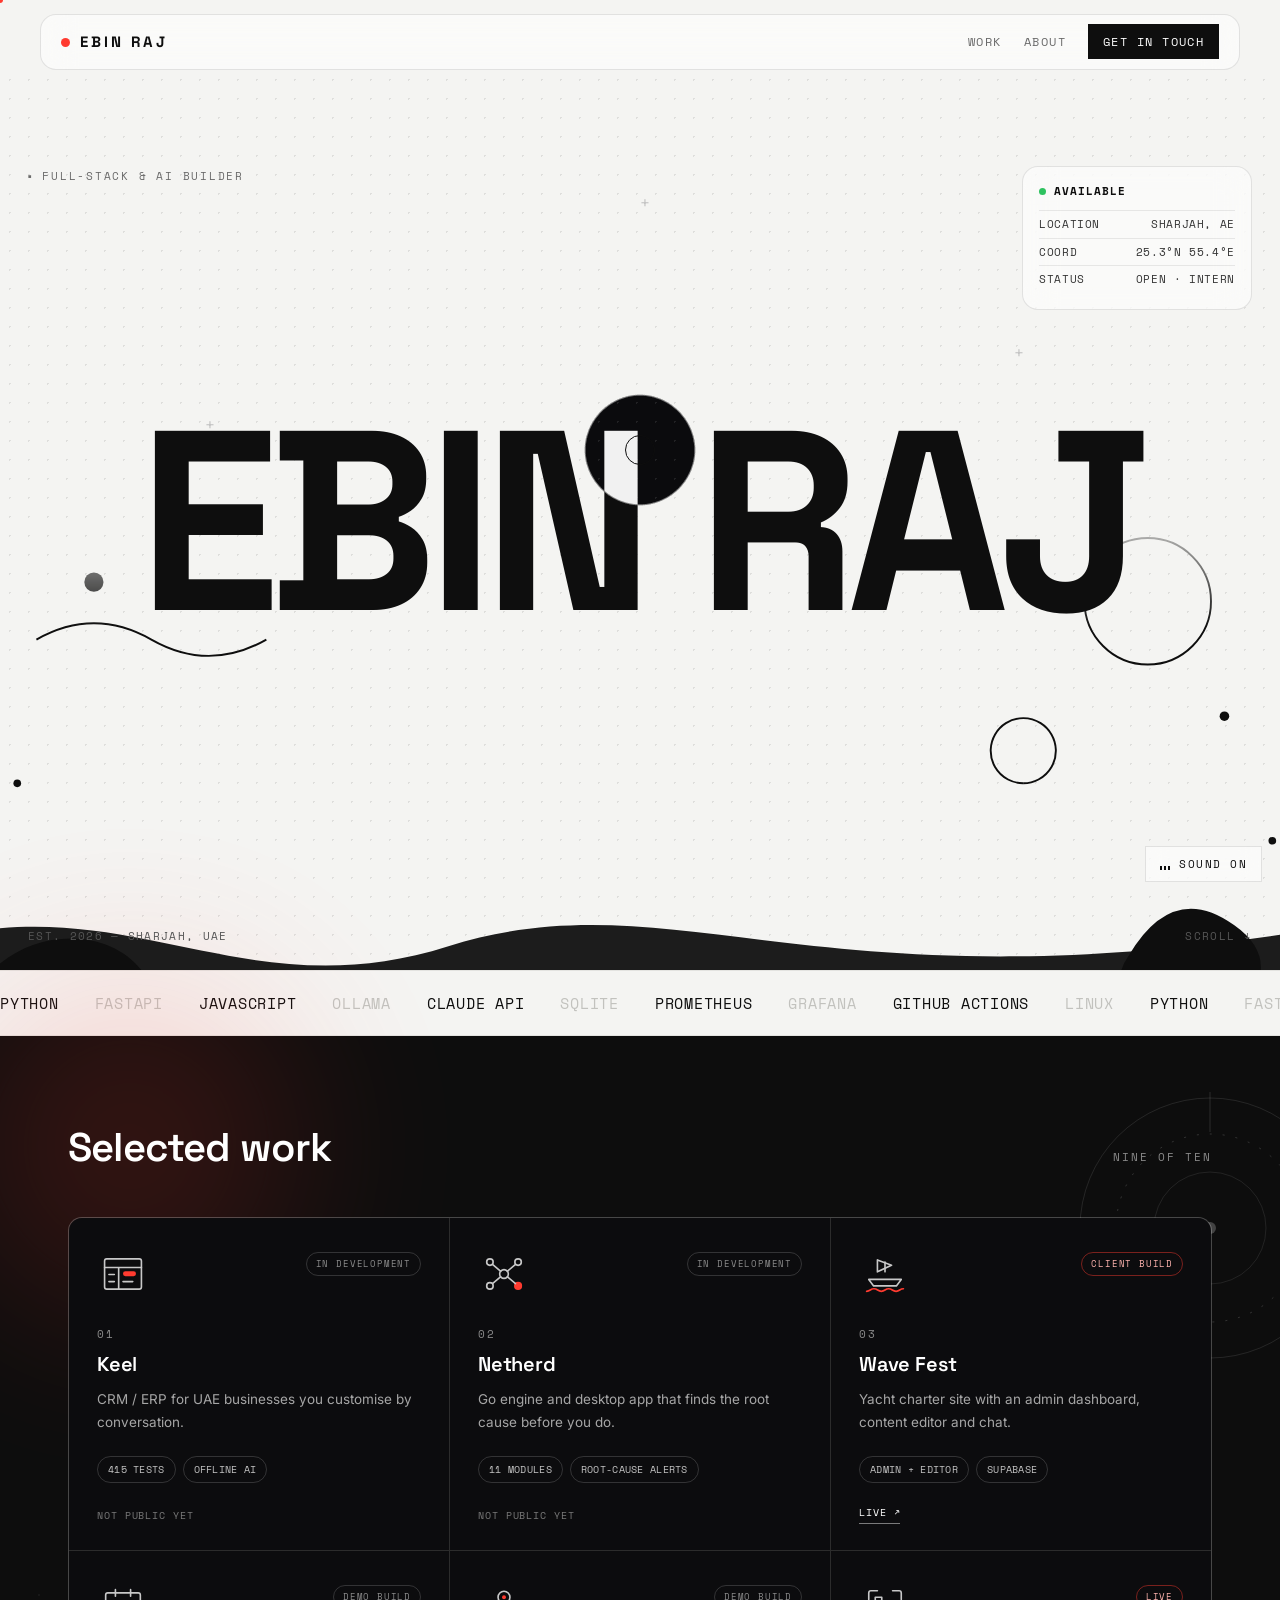
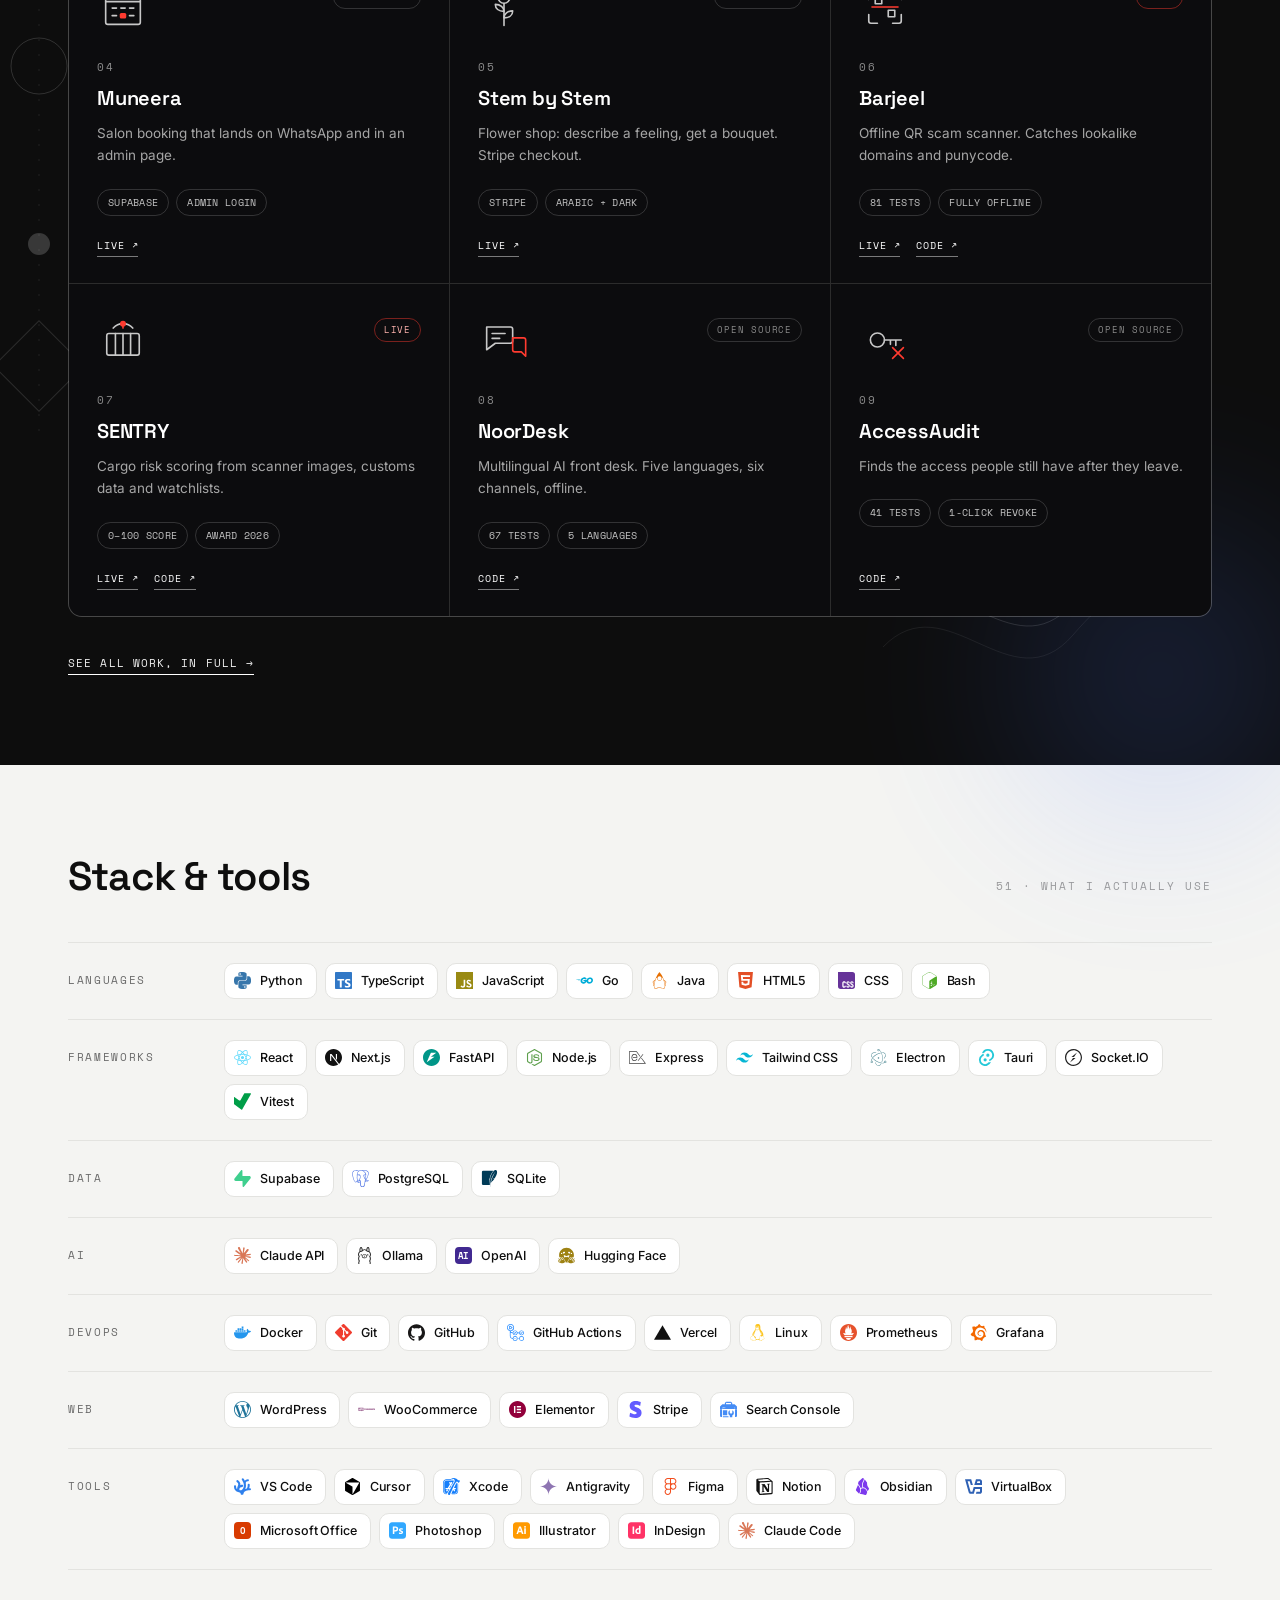
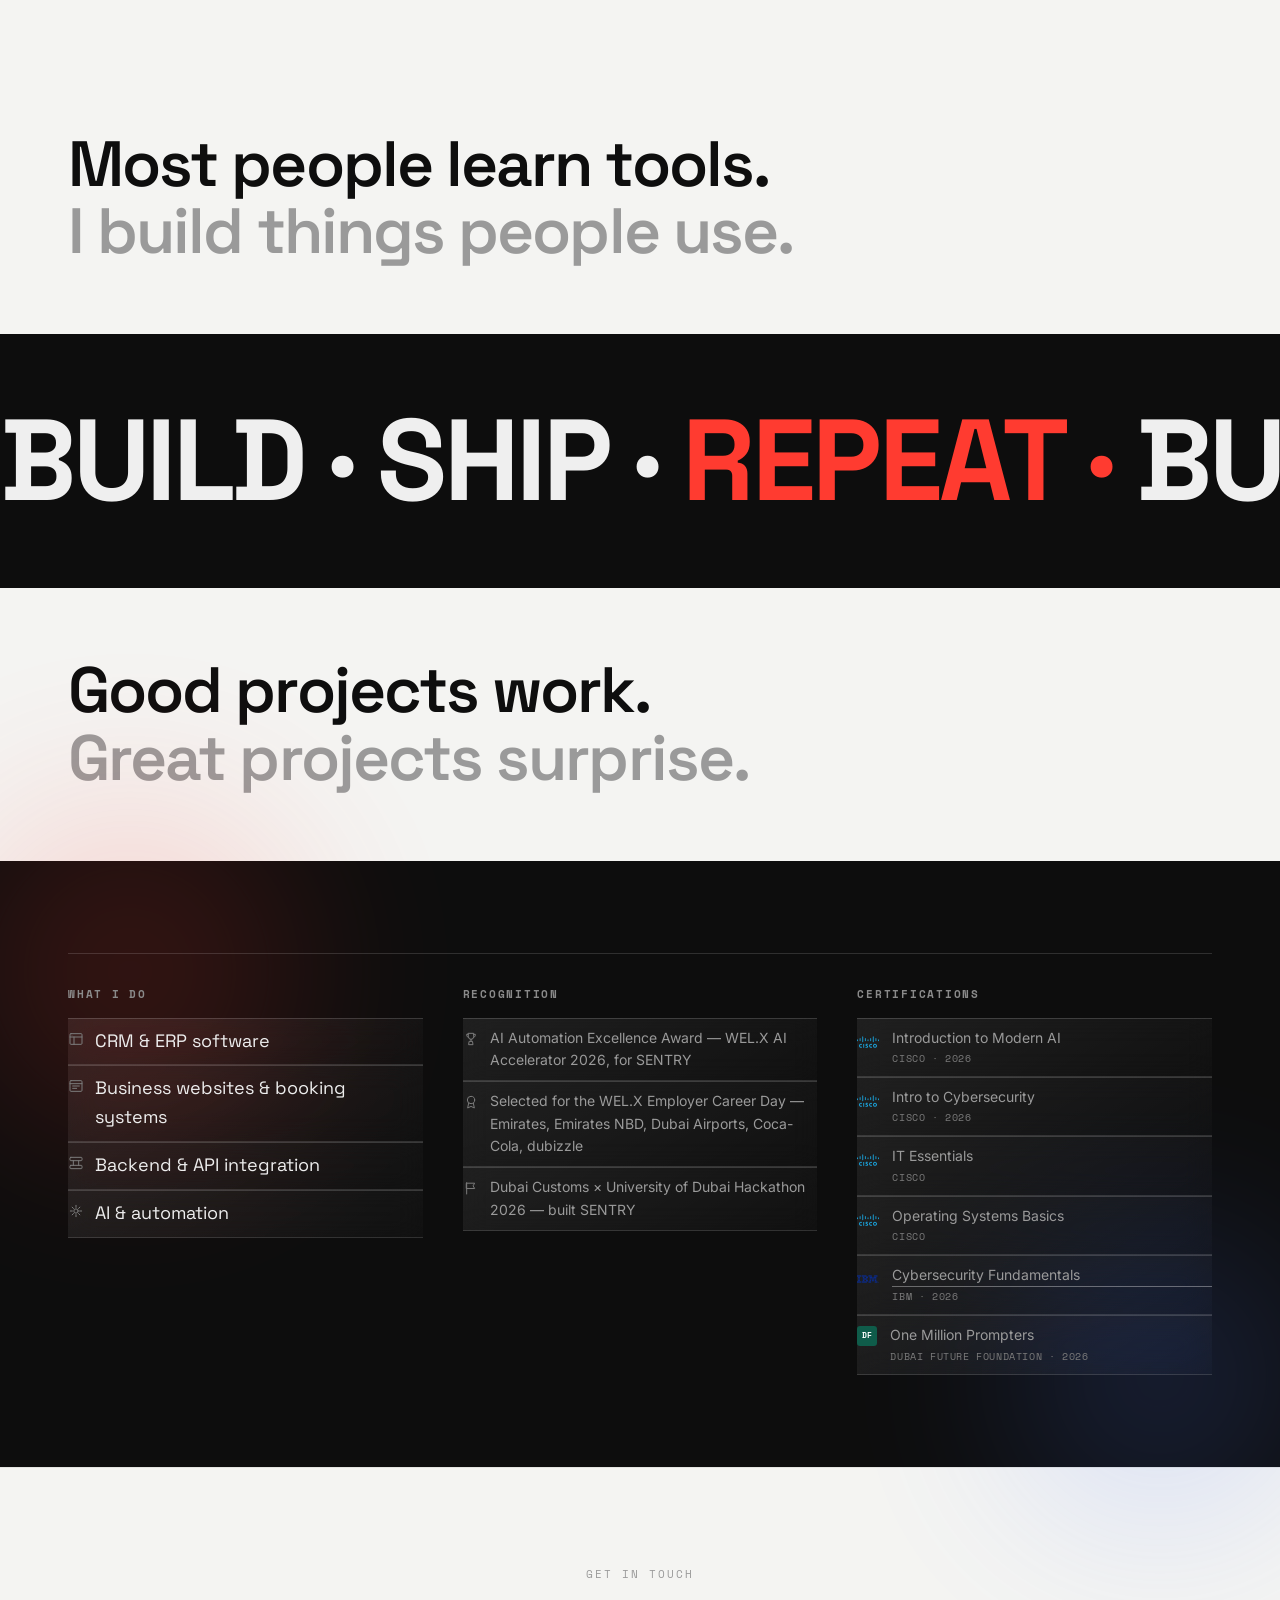
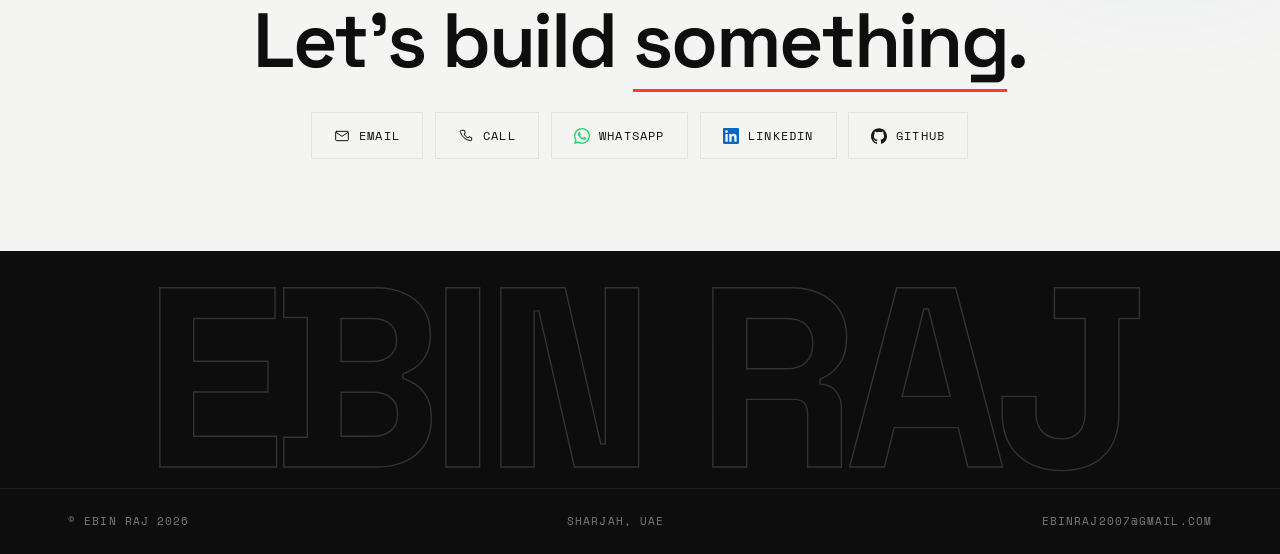
==== commit 1d938093: "Add visuals: project marks, brand icons across the page, and more room The work grid read as nine bl" ====
--- a/index.html
+++ b/index.html
@@ -71,29 +71,29 @@
   <div class="wrap">
   <div class="whead rv"><h2>Selected work</h2><span class="lbl">Nine of ten</span></div>
   <div class="wgrid">
-    <article class="wgt rv"><div class="wgtop"><span class="wgi">01</span><span class="wgs wgs-private">In development</span></div><h3 class="wgn">Keel</h3><p class="wgd">CRM / ERP for UAE businesses you customise by conversation.</p><div class="wgc"><span>415 tests</span><span>Offline AI</span></div></article>
-    <article class="wgt rv"><div class="wgtop"><span class="wgi">02</span><span class="wgs wgs-private">In development</span></div><h3 class="wgn">Netherd</h3><p class="wgd">Go engine and desktop app that finds the root cause before you do.</p><div class="wgc"><span>11 modules</span><span>Root-cause alerts</span></div></article>
-    <article class="wgt rv"><div class="wgtop"><span class="wgi">03</span><span class="wgs wgs-client">Client build</span></div><h3 class="wgn">Wave Fest</h3><p class="wgd">Yacht charter site with an admin dashboard, content editor and chat.</p><div class="wgc"><span>Admin + editor</span><span>Supabase</span></div><div class="wgl"><a href="https://wavefest.vercel.app" target="_blank" rel="noopener">Live ↗</a></div></article>
-    <article class="wgt rv"><div class="wgtop"><span class="wgi">04</span><span class="wgs wgs-demo">Demo build</span></div><h3 class="wgn">Muneera</h3><p class="wgd">Salon booking that lands on WhatsApp and in an admin page.</p><div class="wgc"><span>Supabase</span><span>Admin login</span></div><div class="wgl"><a href="https://muneera-beauty-center.vercel.app" target="_blank" rel="noopener">Live ↗</a></div></article>
-    <article class="wgt rv"><div class="wgtop"><span class="wgi">05</span><span class="wgs wgs-demo">Demo build</span></div><h3 class="wgn">Stem by Stem</h3><p class="wgd">Flower shop: describe a feeling, get a bouquet. Stripe checkout.</p><div class="wgc"><span>Stripe</span><span>Arabic + dark</span></div><div class="wgl"><a href="https://stem-by-stem.vercel.app" target="_blank" rel="noopener">Live ↗</a></div></article>
-    <article class="wgt rv"><div class="wgtop"><span class="wgi">06</span><span class="wgs wgs-live">Live</span></div><h3 class="wgn">Barjeel</h3><p class="wgd">Offline QR scam scanner. Catches lookalike domains and punycode.</p><div class="wgc"><span>81 tests</span><span>Fully offline</span></div><div class="wgl"><a href="https://ebinraj2007-cmd.github.io/barjeel/" target="_blank" rel="noopener">Live ↗</a><a href="https://github.com/ebinraj2007-cmd/barjeel" target="_blank" rel="noopener">Code ↗</a></div></article>
-    <article class="wgt rv"><div class="wgtop"><span class="wgi">07</span><span class="wgs wgs-live">Live</span></div><h3 class="wgn">SENTRY</h3><p class="wgd">Cargo risk scoring from scanner images, customs data and watchlists.</p><div class="wgc"><span>0–100 score</span><span>Award 2026</span></div><div class="wgl"><a href="https://ebinraj2007-cmd.github.io/sentry/" target="_blank" rel="noopener">Live ↗</a><a href="https://github.com/ebinraj2007-cmd/sentry" target="_blank" rel="noopener">Code ↗</a></div></article>
-    <article class="wgt rv"><div class="wgtop"><span class="wgi">08</span><span class="wgs wgs-code">Open source</span></div><h3 class="wgn">NoorDesk</h3><p class="wgd">Multilingual AI front desk. Five languages, six channels, offline.</p><div class="wgc"><span>67 tests</span><span>5 languages</span></div><div class="wgl"><a href="https://github.com/ebinraj2007-cmd/noordesk" target="_blank" rel="noopener">Code ↗</a></div></article>
-    <article class="wgt rv"><div class="wgtop"><span class="wgi">09</span><span class="wgs wgs-code">Open source</span></div><h3 class="wgn">AccessAudit</h3><p class="wgd">Finds the access people still have after they leave.</p><div class="wgc"><span>41 tests</span><span>1-click revoke</span></div><div class="wgl"><a href="https://github.com/ebinraj2007-cmd/accessaudit" target="_blank" rel="noopener">Code ↗</a></div></article>
+    <article class="wgt rv"><div class="wgtop"><span class="wgmk"><svg viewBox="0 0 48 48" aria-hidden="true" stroke="#c8c8c8" stroke-width="1.5" stroke-linecap="round" stroke-linejoin="round" fill="none"><rect x="7" y="10" width="34" height="28" rx="2"/><path d="M7 18h34M20 18v20"/><rect x="24" y="21.5" width="12" height="4.5" rx="2.2" fill="#ff3b30" stroke="none"/><path d="M11 24.5h5M11 31h5M24 31h9"/></svg></span><span class="wgs wgs-private">In development</span></div><span class="wgi">01</span><h3 class="wgn">Keel</h3><p class="wgd">CRM / ERP for UAE businesses you customise by conversation.</p><div class="wgc"><span>415 tests</span><span>Offline AI</span></div><div class="wgl wgl-none"><span>Not public yet</span></div></article>
+    <article class="wgt rv"><div class="wgtop"><span class="wgmk"><svg viewBox="0 0 48 48" aria-hidden="true" stroke="#c8c8c8" stroke-width="1.5" stroke-linecap="round" stroke-linejoin="round" fill="none"><circle cx="24" cy="24" r="4"/><circle cx="11" cy="13" r="3"/><circle cx="37" cy="13" r="3"/><circle cx="11" cy="35" r="3"/><path d="M13.4 15.2l7.6 6.4M34.6 15.2L27 21.6M13.4 32.8l7.6-6.4"/><circle cx="37" cy="35" r="3" fill="#ff3b30" stroke="#ff3b30"/><path d="M34.6 32.8L27 26.4"/></svg></span><span class="wgs wgs-private">In development</span></div><span class="wgi">02</span><h3 class="wgn">Netherd</h3><p class="wgd">Go engine and desktop app that finds the root cause before you do.</p><div class="wgc"><span>11 modules</span><span>Root-cause alerts</span></div><div class="wgl wgl-none"><span>Not public yet</span></div></article>
+    <article class="wgt rv"><div class="wgtop"><span class="wgmk"><svg viewBox="0 0 48 48" aria-hidden="true" stroke="#c8c8c8" stroke-width="1.5" stroke-linecap="round" stroke-linejoin="round" fill="none"><path d="M17 22V11l13 5-13 6z"/><path d="M24 22V13"/><path d="M9 29h30l-4.5 6h-21z"/><path d="M7 40c3.4 0 3.4-2.4 6.8-2.4S17.2 40 20.6 40s3.4-2.4 6.8-2.4S30.8 40 34.2 40s3.4-2.4 6.8-2.4" stroke="#ff3b30"/></svg></span><span class="wgs wgs-client">Client build</span></div><span class="wgi">03</span><h3 class="wgn">Wave Fest</h3><p class="wgd">Yacht charter site with an admin dashboard, content editor and chat.</p><div class="wgc"><span>Admin + editor</span><span>Supabase</span></div><div class="wgl"><a href="https://wavefest.vercel.app" target="_blank" rel="noopener">Live ↗</a></div></article>
+    <article class="wgt rv"><div class="wgtop"><span class="wgmk"><svg viewBox="0 0 48 48" aria-hidden="true" stroke="#c8c8c8" stroke-width="1.5" stroke-linecap="round" stroke-linejoin="round" fill="none"><rect x="8" y="11" width="32" height="29" rx="2"/><path d="M8 19h32M17 8v6M31 8v6"/><path d="M14 25h4M22 25h4M30 25h4M14 32h4M30 32h4"/><rect x="21" y="29.6" width="6" height="5" rx="1.4" fill="#ff3b30" stroke="none"/></svg></span><span class="wgs wgs-demo">Demo build</span></div><span class="wgi">04</span><h3 class="wgn">Muneera</h3><p class="wgd">Salon booking that lands on WhatsApp and in an admin page.</p><div class="wgc"><span>Supabase</span><span>Admin login</span></div><div class="wgl"><a href="https://muneera-beauty-center.vercel.app" target="_blank" rel="noopener">Live ↗</a></div></article>
+    <article class="wgt rv"><div class="wgtop"><span class="wgmk"><svg viewBox="0 0 48 48" aria-hidden="true" stroke="#c8c8c8" stroke-width="1.5" stroke-linecap="round" stroke-linejoin="round" fill="none"><path d="M24 41V21"/><circle cx="24" cy="15" r="5.5"/><circle cx="24" cy="15" r="1.8" fill="#ff3b30" stroke="none"/><path d="M24 28c-5 0-8-2.6-8-6.4 4.6 0 8 2.6 8 6.4zM24 34c5 0 8-2.6 8-6.4-4.6 0-8 2.6-8 6.4z"/></svg></span><span class="wgs wgs-demo">Demo build</span></div><span class="wgi">05</span><h3 class="wgn">Stem by Stem</h3><p class="wgd">Flower shop: describe a feeling, get a bouquet. Stripe checkout.</p><div class="wgc"><span>Stripe</span><span>Arabic + dark</span></div><div class="wgl"><a href="https://stem-by-stem.vercel.app" target="_blank" rel="noopener">Live ↗</a></div></article>
+    <article class="wgt rv"><div class="wgtop"><span class="wgmk"><svg viewBox="0 0 48 48" aria-hidden="true" stroke="#c8c8c8" stroke-width="1.5" stroke-linecap="round" stroke-linejoin="round" fill="none"><path d="M9 17v-6a2 2 0 0 1 2-2h6M39 17v-6a2 2 0 0 0-2-2h-6M9 31v6a2 2 0 0 0 2 2h6M39 31v6a2 2 0 0 1-2 2h-6"/><rect x="15" y="15" width="6" height="6"/><rect x="27" y="27" width="6" height="6"/><path d="M12 24h24" stroke="#ff3b30"/></svg></span><span class="wgs wgs-live">Live</span></div><span class="wgi">06</span><h3 class="wgn">Barjeel</h3><p class="wgd">Offline QR scam scanner. Catches lookalike domains and punycode.</p><div class="wgc"><span>81 tests</span><span>Fully offline</span></div><div class="wgl"><a href="https://ebinraj2007-cmd.github.io/barjeel/" target="_blank" rel="noopener">Live ↗</a><a href="https://github.com/ebinraj2007-cmd/barjeel" target="_blank" rel="noopener">Code ↗</a></div></article>
+    <article class="wgt rv"><div class="wgtop"><span class="wgmk"><svg viewBox="0 0 48 48" aria-hidden="true" stroke="#c8c8c8" stroke-width="1.5" stroke-linecap="round" stroke-linejoin="round" fill="none"><rect x="9" y="18" width="30" height="20" rx="2"/><path d="M17 18v20M24 18v20M31 18v20"/><path d="M15 13a12 12 0 0 1 18 0"/><path d="M24 13v-4" stroke="#ff3b30"/><circle cx="24" cy="9" r="2" fill="#ff3b30" stroke="#ff3b30"/></svg></span><span class="wgs wgs-live">Live</span></div><span class="wgi">07</span><h3 class="wgn">SENTRY</h3><p class="wgd">Cargo risk scoring from scanner images, customs data and watchlists.</p><div class="wgc"><span>0–100 score</span><span>Award 2026</span></div><div class="wgl"><a href="https://ebinraj2007-cmd.github.io/sentry/" target="_blank" rel="noopener">Live ↗</a><a href="https://github.com/ebinraj2007-cmd/sentry" target="_blank" rel="noopener">Code ↗</a></div></article>
+    <article class="wgt rv"><div class="wgtop"><span class="wgmk"><svg viewBox="0 0 48 48" aria-hidden="true" stroke="#c8c8c8" stroke-width="1.5" stroke-linecap="round" stroke-linejoin="round" fill="none"><path d="M8 12h22a2 2 0 0 1 2 2v11a2 2 0 0 1-2 2H16l-8 6V12z"/><path d="M13 18h12M13 22.5h7"/><path d="M40 22h-8v11a2 2 0 0 0 2 2h6l4 4V24a2 2 0 0 0-2-2z" stroke="#ff3b30"/></svg></span><span class="wgs wgs-code">Open source</span></div><span class="wgi">08</span><h3 class="wgn">NoorDesk</h3><p class="wgd">Multilingual AI front desk. Five languages, six channels, offline.</p><div class="wgc"><span>67 tests</span><span>5 languages</span></div><div class="wgl"><a href="https://github.com/ebinraj2007-cmd/noordesk" target="_blank" rel="noopener">Code ↗</a></div></article>
+    <article class="wgt rv"><div class="wgtop"><span class="wgmk"><svg viewBox="0 0 48 48" aria-hidden="true" stroke="#c8c8c8" stroke-width="1.5" stroke-linecap="round" stroke-linejoin="round" fill="none"><circle cx="17" cy="24" r="6.5"/><path d="M23.5 24H39M34 24v5M29 24v4"/><path d="M31 31l10 10M41 31L31 41" stroke="#ff3b30"/></svg></span><span class="wgs wgs-code">Open source</span></div><span class="wgi">09</span><h3 class="wgn">AccessAudit</h3><p class="wgd">Finds the access people still have after they leave.</p><div class="wgc"><span>41 tests</span><span>1-click revoke</span></div><div class="wgl"><a href="https://github.com/ebinraj2007-cmd/accessaudit" target="_blank" rel="noopener">Code ↗</a></div></article>
   </div>
   <div class="wgall rv"><a href="work.html">See all work, in full →</a></div>
 </div></section>
 
 <section class="stack sec" id="stack"><div class="wrap">
-  <div class="whead rv"><h2>Stack &amp; tools</h2><span class="lbl">47 · what I actually use</span></div>
+  <div class="whead rv"><h2>Stack &amp; tools</h2><span class="lbl">51 · what I actually use</span></div>
   <div class="stwrap">
     <div class="stgrp rv"><div class="stcat">Languages</div><div class="sttiles"><span class="stt" style="--c:#3776AB;--b:#F1F5F9"><svg viewBox="0 0 24 24" aria-hidden="true"><path d="M14.25.18l.9.2.73.26.59.3.45.32.34.34.25.34.16.33.1.3.04.26.02.2-.01.13V8.5l-.05.63-.13.55-.21.46-.26.38-.3.31-.33.25-.35.19-.35.14-.33.1-.3.07-.26.04-.21.02H8.77l-.69.05-.59.14-.5.22-.41.27-.33.32-.27.35-.2.36-.15.37-.1.35-.07.32-.04.27-.02.21v3.06H3.17l-.21-.03-.28-.07-.32-.12-.35-.18-.36-.26-.36-.36-.35-.46-.32-.59-.28-.73-.21-.88-.14-1.05-.05-1.23.06-1.22.16-1.04.24-.87.32-.71.36-.57.4-.44.42-.33.42-.24.4-.16.36-.1.32-.05.24-.01h.16l.06.01h8.16v-.83H6.18l-.01-2.75-.02-.37.05-.34.11-.31.17-.28.25-.26.31-.23.38-.2.44-.18.51-.15.58-.12.64-.1.71-.06.77-.04.84-.02 1.27.05zm-6.3 1.98l-.23.33-.08.41.08.41.23.34.33.22.41.09.41-.09.33-.22.23-.34.08-.41-.08-.41-.23-.33-.33-.22-.41-.09-.41.09zm13.09 3.95l.28.06.32.12.35.18.36.27.36.35.35.47.32.59.28.73.21.88.14 1.04.05 1.23-.06 1.23-.16 1.04-.24.86-.32.71-.36.57-.4.45-.42.33-.42.24-.4.16-.36.09-.32.05-.24.02-.16-.01h-8.22v.82h5.84l.01 2.76.02.36-.05.34-.11.31-.17.29-.25.25-.31.24-.38.2-.44.17-.51.15-.58.13-.64.09-.71.07-.77.04-.84.01-1.27-.04-1.07-.14-.9-.2-.73-.25-.59-.3-.45-.33-.34-.34-.25-.34-.16-.33-.1-.3-.04-.25-.02-.2.01-.13v-5.34l.05-.64.13-.54.21-.46.26-.38.3-.32.33-.24.35-.2.35-.14.33-.1.3-.06.26-.04.21-.02.13-.01h5.84l.69-.05.59-.14.5-.21.41-.28.33-.32.27-.35.2-.36.15-.36.1-.35.07-.32.04-.28.02-.21V6.07h2.09l.14.01zm-6.47 14.25l-.23.33-.08.41.08.41.23.33.33.23.41.08.41-.08.33-.23.23-.33.08-.41-.08-.41-.23-.33-.33-.23-.41-.08-.41.08z"/></svg><b>Python</b></span><span class="stt" style="--c:#3178C6;--b:#F1F6FB"><svg viewBox="0 0 24 24" aria-hidden="true"><path d="M1.125 0C.502 0 0 .502 0 1.125v21.75C0 23.498.502 24 1.125 24h21.75c.623 0 1.125-.502 1.125-1.125V1.125C24 .502 23.498 0 22.875 0zm17.363 9.75c.612 0 1.154.037 1.627.111a6.38 6.38 0 0 1 1.306.34v2.458a3.95 3.95 0 0 0-.643-.361 5.093 5.093 0 0 0-.717-.26 5.453 5.453 0 0 0-1.426-.2c-.3 0-.573.028-.819.086a2.1 2.1 0 0 0-.623.242c-.17.104-.3.229-.393.374a.888.888 0 0 0-.14.49c0 .196.053.373.156.529.104.156.252.304.443.444s.423.276.696.41c.273.135.582.274.926.416.47.197.892.407 1.266.628.374.222.695.473.963.753.268.279.472.598.614.957.142.359.214.776.214 1.253 0 .657-.125 1.21-.373 1.656a3.033 3.033 0 0 1-1.012 1.085 4.38 4.38 0 0 1-1.487.596c-.566.12-1.163.18-1.79.18a9.916 9.916 0 0 1-1.84-.164 5.544 5.544 0 0 1-1.512-.493v-2.63a5.033 5.033 0 0 0 3.237 1.2c.333 0 .624-.03.872-.09.249-.06.456-.144.623-.25.166-.108.29-.234.373-.38a1.023 1.023 0 0 0-.074-1.089 2.12 2.12 0 0 0-.537-.5 5.597 5.597 0 0 0-.807-.444 27.72 27.72 0 0 0-1.007-.436c-.918-.383-1.602-.852-2.053-1.405-.45-.553-.676-1.222-.676-2.005 0-.614.123-1.141.369-1.582.246-.441.58-.804 1.004-1.089a4.494 4.494 0 0 1 1.47-.629 7.536 7.536 0 0 1 1.77-.201zm-15.113.188h9.563v2.166H9.506v9.646H6.789v-9.646H3.375z"/></svg><b>TypeScript</b></span><span class="stt" style="--c:#998A13;--b:#FEFDEF"><svg viewBox="0 0 24 24" aria-hidden="true"><path d="M0 0h24v24H0V0zm22.034 18.276c-.175-1.095-.888-2.015-3.003-2.873-.736-.345-1.554-.585-1.797-1.14-.091-.33-.105-.51-.046-.705.15-.646.915-.84 1.515-.66.39.12.75.42.976.9 1.034-.676 1.034-.676 1.755-1.125-.27-.42-.404-.601-.586-.78-.63-.705-1.469-1.065-2.834-1.034l-.705.089c-.676.165-1.32.525-1.71 1.005-1.14 1.291-.811 3.541.569 4.471 1.365 1.02 3.361 1.244 3.616 2.205.24 1.17-.87 1.545-1.966 1.41-.811-.18-1.26-.586-1.755-1.336l-1.83 1.051c.21.48.45.689.81 1.109 1.74 1.756 6.09 1.666 6.871-1.004.029-.09.24-.705.074-1.65l.046.067zm-8.983-7.245h-2.248c0 1.938-.009 3.864-.009 5.805 0 1.232.063 2.363-.138 2.711-.33.689-1.18.601-1.566.48-.396-.196-.597-.466-.83-.855-.063-.105-.11-.196-.127-.196l-1.825 1.125c.305.63.75 1.172 1.324 1.517.855.51 2.004.675 3.207.405.783-.226 1.458-.691 1.811-1.411.51-.93.402-2.07.397-3.346.012-2.054 0-4.109 0-6.179l.004-.056z"/></svg><b>JavaScript</b></span><span class="stt" style="--c:#00ADD8;--b:#EDF9FC"><svg viewBox="0 0 24 24" aria-hidden="true"><path d="M1.811 10.231c-.047 0-.058-.023-.035-.059l.246-.315c.023-.035.081-.058.128-.058h4.172c.046 0 .058.035.035.07l-.199.303c-.023.036-.082.07-.117.07zM.047 11.306c-.047 0-.059-.023-.035-.058l.245-.316c.023-.035.082-.058.129-.058h5.328c.047 0 .07.035.058.07l-.093.28c-.012.047-.058.07-.105.07zm2.828 1.075c-.047 0-.059-.035-.035-.07l.163-.292c.023-.035.07-.07.117-.07h2.337c.047 0 .07.035.07.082l-.023.28c0 .047-.047.082-.082.082zm12.129-2.36c-.736.187-1.239.327-1.963.514-.176.046-.187.058-.34-.117-.174-.199-.303-.327-.548-.444-.737-.362-1.45-.257-2.115.175-.795.514-1.204 1.274-1.192 2.22.011.935.654 1.706 1.577 1.835.795.105 1.46-.175 1.987-.77.105-.13.198-.27.315-.434H10.47c-.245 0-.304-.152-.222-.35.152-.362.432-.97.596-1.274a.315.315 0 01.292-.187h4.253c-.023.316-.023.631-.07.947a4.983 4.983 0 01-.958 2.29c-.841 1.11-1.94 1.8-3.33 1.986-1.145.152-2.209-.07-3.143-.77-.865-.655-1.356-1.52-1.484-2.595-.152-1.274.222-2.419.993-3.424.83-1.086 1.928-1.776 3.272-2.02 1.098-.2 2.15-.07 3.096.571.62.41 1.063.97 1.356 1.648.07.105.023.164-.117.2m3.868 6.461c-1.064-.024-2.034-.328-2.852-1.029a3.665 3.665 0 01-1.262-2.255c-.21-1.32.152-2.489.947-3.529.853-1.122 1.881-1.706 3.272-1.95 1.192-.21 2.314-.095 3.33.595.923.63 1.496 1.484 1.648 2.605.198 1.578-.257 2.863-1.344 3.962-.771.783-1.718 1.273-2.805 1.495-.315.06-.63.07-.934.106zm2.78-4.72c-.011-.153-.011-.27-.034-.387-.21-1.157-1.274-1.81-2.384-1.554-1.087.245-1.788.935-2.045 2.033-.21.912.234 1.835 1.075 2.21.643.28 1.285.244 1.905-.07.923-.48 1.425-1.228 1.484-2.233z"/></svg><b>Go</b></span><span class="stt" style="--c:#E76F00;--b:#FDF5ED"><svg viewBox="0 0 24 24" aria-hidden="true"><path d="M11.915 0 11.7.215C9.515 2.4 7.47 6.39 6.046 10.483c-1.064 1.024-3.633 2.81-3.711 3.551-.093.87 1.746 2.611 1.55 3.235-.198.625-1.304 1.408-1.014 1.939.1.188.823.011 1.277-.491a13.389 13.389 0 0 0-.017 2.14c.076.906.27 1.668.643 2.232.372.563.956.911 1.667.911.397 0 .727-.114 1.024-.264.298-.149.571-.33.91-.5.68-.34 1.634-.666 3.53-.604 1.903.062 2.872.39 3.559.704.687.314 1.15.664 1.925.664.767 0 1.395-.336 1.807-.9.412-.563.631-1.33.72-2.24.06-.623.055-1.32 0-2.066.454.45 1.117.604 1.213.424.29-.53-.816-1.314-1.013-1.937-.198-.624 1.642-2.366 1.549-3.236-.08-.748-2.707-2.568-3.748-3.586C16.428 6.374 14.308 2.394 12.13.215zm.175 6.038a2.95 2.95 0 0 1 2.943 2.942 2.95 2.95 0 0 1-2.943 2.943A2.95 2.95 0 0 1 9.148 8.98a2.95 2.95 0 0 1 2.942-2.942zM8.685 7.983a3.515 3.515 0 0 0-.145.997c0 1.951 1.6 3.55 3.55 3.55 1.95 0 3.55-1.598 3.55-3.55 0-.329-.046-.648-.132-.951.334.095.64.208.915.336a42.699 42.699 0 0 1 2.042 5.829c.678 2.545 1.01 4.92.846 6.607-.082.844-.29 1.51-.606 1.94-.315.431-.713.651-1.315.651-.593 0-.932-.27-1.673-.61-.741-.338-1.825-.694-3.792-.758-1.974-.064-3.073.293-3.821.669-.375.188-.659.373-.911.5s-.466.2-.752.2c-.53 0-.876-.209-1.16-.64-.285-.43-.474-1.101-.545-1.948-.141-1.693.176-4.069.823-6.614a43.155 43.155 0 0 1 1.934-5.783c.348-.167.749-.31 1.192-.425zm-3.382 4.362a.216.216 0 0 1 .13.031c-.166.56-.323 1.116-.463 1.665a33.849 33.849 0 0 0-.547 2.555 3.9 3.9 0 0 0-.2-.39c-.58-1.012-.914-1.642-1.16-2.08.315-.24 1.679-1.755 2.24-1.781zm13.394.01c.562.027 1.926 1.543 2.24 1.783-.246.438-.58 1.068-1.16 2.08a4.428 4.428 0 0 0-.163.309 32.354 32.354 0 0 0-.562-2.49 40.579 40.579 0 0 0-.482-1.652.216.216 0 0 1 .127-.03z"/></svg><b>Java</b></span><span class="stt" style="--c:#E34F26;--b:#FDF3F0"><svg viewBox="0 0 24 24" aria-hidden="true"><path d="M1.5 0h21l-1.91 21.563L11.977 24l-8.564-2.438L1.5 0zm7.031 9.75l-.232-2.718 10.059.003.23-2.622L5.412 4.41l.698 8.01h9.126l-.326 3.426-2.91.804-2.955-.81-.188-2.11H6.248l.33 4.171L12 19.351l5.379-1.443.744-8.157H8.531z"/></svg><b>HTML5</b></span><span class="stt" style="--c:#663399;--b:#F4F1F8"><svg viewBox="0 0 24 24" aria-hidden="true"><path d="M0 0v20.16A3.84 3.84 0 0 0 3.84 24h16.32A3.84 3.84 0 0 0 24 20.16V3.84A3.84 3.84 0 0 0 20.16 0Zm14.256 13.08c1.56 0 2.28 1.08 2.304 2.64h-1.608c.024-.288-.048-.6-.144-.84-.096-.192-.288-.264-.552-.264-.456 0-.696.264-.696.84-.024.576.288.888.768 1.08.72.288 1.608.744 1.92 1.296q.432.648.432 1.656c0 1.608-.912 2.592-2.496 2.592-1.656 0-2.4-1.032-2.424-2.688h1.68c0 .792.264 1.176.792 1.176.264 0 .456-.072.552-.24.192-.312.24-1.176-.048-1.512-.312-.408-.912-.6-1.32-.816q-.828-.396-1.224-.936c-.24-.36-.36-.888-.36-1.536 0-1.44.936-2.472 2.424-2.448m5.4 0c1.584 0 2.304 1.08 2.328 2.64h-1.608c0-.288-.048-.6-.168-.84-.096-.192-.264-.264-.528-.264-.48 0-.72.264-.72.84s.288.888.792 1.08c.696.288 1.608.744 1.92 1.296.264.432.408.984.408 1.656.024 1.608-.888 2.592-2.472 2.592-1.68 0-2.424-1.056-2.448-2.688h1.68c0 .744.264 1.176.792 1.176.264 0 .456-.072.552-.24.216-.312.264-1.176-.048-1.512-.288-.408-.888-.6-1.32-.816-.552-.264-.96-.576-1.2-.936s-.36-.888-.36-1.536c-.024-1.44.912-2.472 2.4-2.448m-11.031.018c.711-.006 1.419.198 1.839.63.432.432.672 1.128.648 1.992H9.336c.024-.456-.096-.792-.432-.96-.312-.144-.768-.048-.888.24-.12.264-.192.576-.168.864v3.504c0 .744.264 1.128.768 1.128a.65.65 0 0 0 .552-.264c.168-.24.192-.552.168-.84h1.776c.096 1.632-.984 2.712-2.568 2.688-1.536 0-2.496-.864-2.472-2.472v-4.032c0-.816.24-1.44.696-1.848.432-.408 1.146-.624 1.857-.63"/></svg><b>CSS</b></span><span class="stt" style="--c:#4EAA25;--b:#F3F9F0"><svg viewBox="0 0 24 24" aria-hidden="true"><path d="M21.038,4.9l-7.577-4.498C13.009,0.134,12.505,0,12,0c-0.505,0-1.009,0.134-1.462,0.403L2.961,4.9 C2.057,5.437,1.5,6.429,1.5,7.503v8.995c0,1.073,0.557,2.066,1.462,2.603l7.577,4.497C10.991,23.866,11.495,24,12,24 c0.505,0,1.009-0.134,1.461-0.402l7.577-4.497c0.904-0.537,1.462-1.529,1.462-2.603V7.503C22.5,6.429,21.943,5.437,21.038,4.9z M15.17,18.946l0.013,0.646c0.001,0.078-0.05,0.167-0.111,0.198l-0.383,0.22c-0.061,0.031-0.111-0.007-0.112-0.085L14.57,19.29 c-0.328,0.136-0.66,0.169-0.872,0.084c-0.04-0.016-0.057-0.075-0.041-0.142l0.139-0.584c0.011-0.046,0.036-0.092,0.069-0.121 c0.012-0.011,0.024-0.02,0.036-0.026c0.022-0.011,0.043-0.014,0.062-0.006c0.229,0.077,0.521,0.041,0.802-0.101 c0.357-0.181,0.596-0.545,0.592-0.907c-0.003-0.328-0.181-0.465-0.613-0.468c-0.55,0.001-1.064-0.107-1.072-0.917 c-0.007-0.667,0.34-1.361,0.889-1.8l-0.007-0.652c-0.001-0.08,0.048-0.168,0.111-0.2l0.37-0.236 c0.061-0.031,0.111,0.007,0.112,0.087l0.006,0.653c0.273-0.109,0.511-0.138,0.726-0.088c0.047,0.012,0.067,0.076,0.048,0.151 l-0.144,0.578c-0.011,0.044-0.036,0.088-0.065,0.116c-0.012,0.012-0.025,0.021-0.038,0.028c-0.019,0.01-0.038,0.013-0.057,0.009 c-0.098-0.022-0.332-0.073-0.699,0.113c-0.385,0.195-0.52,0.53-0.517,0.778c0.003,0.297,0.155,0.387,0.681,0.396 c0.7,0.012,1.003,0.318,1.01,1.023C16.105,17.747,15.736,18.491,15.17,18.946z M19.143,17.859c0,0.06-0.008,0.116-0.058,0.145 l-1.916,1.164c-0.05,0.029-0.09,0.004-0.09-0.056v-0.494c0-0.06,0.037-0.093,0.087-0.122l1.887-1.129 c0.05-0.029,0.09-0.004,0.09,0.056V17.859z M20.459,6.797l-7.168,4.427c-0.894,0.523-1.553,1.109-1.553,2.187v8.833 c0,0.645,0.26,1.063,0.66,1.184c-0.131,0.023-0.264,0.039-0.398,0.039c-0.42,0-0.833-0.114-1.197-0.33L3.226,18.64 c-0.741-0.44-1.201-1.261-1.201-2.142V7.503c0-0.881,0.46-1.702,1.201-2.142l7.577-4.498c0.363-0.216,0.777-0.33,1.197-0.33 c0.419,0,0.833,0.114,1.197,0.33l7.577,4.498c0.624,0.371,1.046,1.013,1.164,1.732C21.686,6.557,21.12,6.411,20.459,6.797z"/></svg><b>Bash</b></span></div></div>
     <div class="stgrp rv"><div class="stcat">Frameworks</div><div class="sttiles"><span class="stt" style="--c:#61DAFB;--b:#F4FCFF"><svg viewBox="0 0 24 24" aria-hidden="true"><path d="M14.23 12.004a2.236 2.236 0 0 1-2.235 2.236 2.236 2.236 0 0 1-2.236-2.236 2.236 2.236 0 0 1 2.235-2.236 2.236 2.236 0 0 1 2.236 2.236zm2.648-10.69c-1.346 0-3.107.96-4.888 2.622-1.78-1.653-3.542-2.602-4.887-2.602-.41 0-.783.093-1.106.278-1.375.793-1.683 3.264-.973 6.365C1.98 8.917 0 10.42 0 12.004c0 1.59 1.99 3.097 5.043 4.03-.704 3.113-.39 5.588.988 6.38.32.187.69.275 1.102.275 1.345 0 3.107-.96 4.888-2.624 1.78 1.654 3.542 2.603 4.887 2.603.41 0 .783-.09 1.106-.275 1.374-.792 1.683-3.263.973-6.365C22.02 15.096 24 13.59 24 12.004c0-1.59-1.99-3.097-5.043-4.032.704-3.11.39-5.587-.988-6.38-.318-.184-.688-.277-1.092-.278zm-.005 1.09v.006c.225 0 .406.044.558.127.666.382.955 1.835.73 3.704-.054.46-.142.945-.25 1.44-.96-.236-2.006-.417-3.107-.534-.66-.905-1.345-1.727-2.035-2.447 1.592-1.48 3.087-2.292 4.105-2.295zm-9.77.02c1.012 0 2.514.808 4.11 2.28-.686.72-1.37 1.537-2.02 2.442-1.107.117-2.154.298-3.113.538-.112-.49-.195-.964-.254-1.42-.23-1.868.054-3.32.714-3.707.19-.09.4-.127.563-.132zm4.882 3.05c.455.468.91.992 1.36 1.564-.44-.02-.89-.034-1.345-.034-.46 0-.915.01-1.36.034.44-.572.895-1.096 1.345-1.565zM12 8.1c.74 0 1.477.034 2.202.093.406.582.802 1.203 1.183 1.86.372.64.71 1.29 1.018 1.946-.308.655-.646 1.31-1.013 1.95-.38.66-.773 1.288-1.18 1.87-.728.063-1.466.098-2.21.098-.74 0-1.477-.035-2.202-.093-.406-.582-.802-1.204-1.183-1.86-.372-.64-.71-1.29-1.018-1.946.303-.657.646-1.313 1.013-1.954.38-.66.773-1.286 1.18-1.868.728-.064 1.466-.098 2.21-.098zm-3.635.254c-.24.377-.48.763-.704 1.16-.225.39-.435.782-.635 1.174-.265-.656-.49-1.31-.676-1.947.64-.15 1.315-.283 2.015-.386zm7.26 0c.695.103 1.365.23 2.006.387-.18.632-.405 1.282-.66 1.933-.2-.39-.41-.783-.64-1.174-.225-.392-.465-.774-.705-1.146zm3.063.675c.484.15.944.317 1.375.498 1.732.74 2.852 1.708 2.852 2.476-.005.768-1.125 1.74-2.857 2.475-.42.18-.88.342-1.355.493-.28-.958-.646-1.956-1.1-2.98.45-1.017.81-2.01 1.085-2.964zm-13.395.004c.278.96.645 1.957 1.1 2.98-.45 1.017-.812 2.01-1.086 2.964-.484-.15-.944-.318-1.37-.5-1.732-.737-2.852-1.706-2.852-2.474 0-.768 1.12-1.742 2.852-2.476.42-.18.88-.342 1.356-.494zm11.678 4.28c.265.657.49 1.312.676 1.948-.64.157-1.316.29-2.016.39.24-.375.48-.762.705-1.158.225-.39.435-.788.636-1.18zm-9.945.02c.2.392.41.783.64 1.175.23.39.465.772.705 1.143-.695-.102-1.365-.23-2.006-.386.18-.63.406-1.282.66-1.933zM17.92 16.32c.112.493.2.968.254 1.423.23 1.868-.054 3.32-.714 3.708-.147.09-.338.128-.563.128-1.012 0-2.514-.807-4.11-2.28.686-.72 1.37-1.536 2.02-2.44 1.107-.118 2.154-.3 3.113-.54zm-11.83.01c.96.234 2.006.415 3.107.532.66.905 1.345 1.727 2.035 2.446-1.595 1.483-3.092 2.295-4.11 2.295-.22-.005-.406-.05-.553-.132-.666-.38-.955-1.834-.73-3.703.054-.46.142-.944.25-1.438zm4.56.64c.44.02.89.034 1.345.034.46 0 .915-.01 1.36-.034-.44.572-.895 1.095-1.345 1.565-.455-.47-.91-.993-1.36-1.565z"/></svg><b>React</b></span><span class="stt" style="--c:#111111;--b:#EEEEEE"><svg viewBox="0 0 24 24" aria-hidden="true"><path d="M18.665 21.978C16.758 23.255 14.465 24 12 24 5.377 24 0 18.623 0 12S5.377 0 12 0s12 5.377 12 12c0 3.583-1.574 6.801-4.067 9.001L9.219 7.2H7.2v9.596h1.615V9.251l9.85 12.727Zm-3.332-8.533 1.6 2.061V7.2h-1.6v6.245Z"/></svg><b>Next.js</b></span><span class="stt" style="--c:#009688;--b:#EDF8F7"><svg viewBox="0 0 24 24" aria-hidden="true"><path d="M12 .0387C5.3729.0384.0003 5.3931 0 11.9988c-.001 6.6066 5.372 11.9628 12 11.9625 6.628.0003 12.001-5.3559 12-11.9625-.0003-6.6057-5.3729-11.9604-12-11.96m-.829 5.4153h7.55l-7.5805 5.3284h5.1828L5.279 18.5436q2.9466-6.5444 5.892-13.0896"/></svg><b>FastAPI</b></span><span class="stt" style="--c:#5FA04E;--b:#F4F8F3"><svg viewBox="0 0 24 24" aria-hidden="true"><path d="M11.998,24c-0.321,0-0.641-0.084-0.922-0.247l-2.936-1.737c-0.438-0.245-0.224-0.332-0.08-0.383 c0.585-0.203,0.703-0.25,1.328-0.604c0.065-0.037,0.151-0.023,0.218,0.017l2.256,1.339c0.082,0.045,0.197,0.045,0.272,0l8.795-5.076 c0.082-0.047,0.134-0.141,0.134-0.238V6.921c0-0.099-0.053-0.192-0.137-0.242l-8.791-5.072c-0.081-0.047-0.189-0.047-0.271,0 L3.075,6.68C2.99,6.729,2.936,6.825,2.936,6.921v10.15c0,0.097,0.054,0.189,0.139,0.235l2.409,1.392 c1.307,0.654,2.108-0.116,2.108-0.89V7.787c0-0.142,0.114-0.253,0.256-0.253h1.115c0.139,0,0.255,0.112,0.255,0.253v10.021 c0,1.745-0.95,2.745-2.604,2.745c-0.508,0-0.909,0-2.026-0.551L2.28,18.675c-0.57-0.329-0.922-0.945-0.922-1.604V6.921 c0-0.659,0.353-1.275,0.922-1.603l8.795-5.082c0.557-0.315,1.296-0.315,1.848,0l8.794,5.082c0.57,0.329,0.924,0.944,0.924,1.603 v10.15c0,0.659-0.354,1.273-0.924,1.604l-8.794,5.078C12.643,23.916,12.324,24,11.998,24z M19.099,13.993 c0-1.9-1.284-2.406-3.987-2.763c-2.731-0.361-3.009-0.548-3.009-1.187c0-0.528,0.235-1.233,2.258-1.233 c1.807,0,2.473,0.389,2.747,1.607c0.024,0.115,0.129,0.199,0.247,0.199h1.141c0.071,0,0.138-0.031,0.186-0.081 c0.048-0.054,0.074-0.123,0.067-0.196c-0.177-2.098-1.571-3.076-4.388-3.076c-2.508,0-4.004,1.058-4.004,2.833 c0,1.925,1.488,2.457,3.895,2.695c2.88,0.282,3.103,0.703,3.103,1.269c0,0.983-0.789,1.402-2.642,1.402 c-2.327,0-2.839-0.584-3.011-1.742c-0.02-0.124-0.126-0.215-0.253-0.215h-1.137c-0.141,0-0.254,0.112-0.254,0.253 c0,1.482,0.806,3.248,4.655,3.248C17.501,17.007,19.099,15.91,19.099,13.993z"/></svg><b>Node.js</b></span><span class="stt" style="--c:#444444;--b:#F2F2F2"><svg viewBox="0 0 24 24" aria-hidden="true"><path d="M12.262 16.666h1.146l6.975-9.325H19.22zm9.778 1.441v.004l-4.334-5.706-.557.74 4.873 6.682H.945V4.173h9.505l5.026 6.7.574-.772-4.374-5.928h.003l-.719-.945H0v17.544h24zM10.917 8.705a3.8 3.8 0 0 0-1.292-1.183q-.796-.45-1.916-.45c-.746 0-1.37.14-1.906.424a3.76 3.76 0 0 0-1.31 1.12 4.9 4.9 0 0 0-.75 1.581 7.17 7.17 0 0 0 0 3.696c.148.567.402 1.101.75 1.573a3.5 3.5 0 0 0 1.31 1.066q.803.39 1.906.389 1.77 0 2.739-.868.966-.867 1.328-2.457h-1.139q-.271 1.084-.977 1.734-.704.651-1.952.65-.812 0-1.392-.342a3.1 3.1 0 0 1-.957-.869 3.5 3.5 0 0 1-.551-1.182 5 5 0 0 1-.17-1.133 9 9 0 0 0-.015-.286 4.5 4.5 0 0 1 .015-.829c.047-.418.147-.83.296-1.223A3.7 3.7 0 0 1 5.54 9.05a2.9 2.9 0 0 1 .922-.742q.541-.28 1.246-.28c.47 0 .869.093 1.23.28q.541.281.922.742.379.461.587 1.057t.225 1.246H5.625l.004.957h6.182a7.3 7.3 0 0 0-.18-1.924 4.9 4.9 0 0 0-.715-1.68z"/></svg><b>Express</b></span><span class="stt" style="--c:#06B6D4;--b:#EEFAFC"><svg viewBox="0 0 24 24" aria-hidden="true"><path d="M12.001,4.8c-3.2,0-5.2,1.6-6,4.8c1.2-1.6,2.6-2.2,4.2-1.8c0.913,0.228,1.565,0.89,2.288,1.624 C13.666,10.618,15.027,12,18.001,12c3.2,0,5.2-1.6,6-4.8c-1.2,1.6-2.6,2.2-4.2,1.8c-0.913-0.228-1.565-0.89-2.288-1.624 C16.337,6.182,14.976,4.8,12.001,4.8z M6.001,12c-3.2,0-5.2,1.6-6,4.8c1.2-1.6,2.6-2.2,4.2-1.8c0.913,0.228,1.565,0.89,2.288,1.624 c1.177,1.194,2.538,2.576,5.512,2.576c3.2,0,5.2-1.6,6-4.8c-1.2,1.6-2.6,2.2-4.2,1.8c-0.913-0.228-1.565-0.89-2.288-1.624 C10.337,13.382,8.976,12,6.001,12z"/></svg><b>Tailwind CSS</b></span><span class="stt" style="--c:#47848F;--b:#F2F6F7"><svg viewBox="0 0 24 24" aria-hidden="true"><path d="M12.0111 0c-.85 0-1.5392.6891-1.5392 1.5392 0 .8501.6891 1.5393 1.5392 1.5393.595 0 1.11-.338 1.3662-.832 2.2208 1.2675 3.847 5.4728 3.847 10.3623 0 2.0715-.2891 4.056-.825 5.7685a.3215.3215 0 0 0 .2107.403.322.322 0 0 0 .4033-.2111c.5558-1.7763.8542-3.8251.8542-5.9604 0-5.1927-1.7717-9.686-4.3206-11.0027.001-.0223.0035-.0443.0035-.0669 0-.85-.6891-1.5392-1.5393-1.5392zm0 .6432a.896.896 0 1 1 0 1.792.896.896 0 1 1 0-1.792zm-5.486 4.3052c-2.067.0074-3.6473.6646-4.3885 1.9485-.7375 1.2774-.5267 2.971.5113 4.7813a.3217.3217 0 0 0 .558-.32C2.271 9.7274 2.089 8.266 2.6938 7.2185c.821-1.422 3.033-1.9552 5.9321-1.4271a.3216.3216 0 0 0 .1153-.6329c-.784-.1428-1.5271-.2125-2.216-.21zm11.0522.0176a.3216.3216 0 0 0-.0084.6432c1.8337.0239 3.1556.5956 3.7502 1.6256.8192 1.419.1798 3.5947-1.7182 5.837a.322.322 0 0 0 .0377.4535.3215.3215 0 0 0 .4532-.0377c2.0535-2.426 2.7708-4.8661 1.7845-6.5744-.7257-1.257-2.26-1.9207-4.299-1.9472zm-2.6984.2924a.3225.3225 0 0 0-.0647.0072c-1.8568.3979-3.8333 1.1755-5.7314 2.2714-4.5699 2.6384-7.5924 6.4948-7.3601 9.3717-.4726.2628-.7928.7664-.7928 1.3455 0 .85.6892 1.5392 1.5393 1.5392.85 0 1.5392-.6891 1.5392-1.5392 0-.8501-.6891-1.5393-1.5392-1.5393-.038 0-.0754.003-.1128.0057-.1002-2.5597 2.7434-6.1412 7.048-8.6265 1.8413-1.063 3.7551-1.8163 5.5445-2.1997a.3217.3217 0 0 0-.07-.636zm-2.8787 6.2364a1.1192 1.1192 0 0 0-.2243.0255c-.6012.1301-.983.7225-.8533 1.3238.1302.6012.7226.9832 1.3238.8533.6012-.1302.9832-.7226.8533-1.3238-.1139-.526-.5816-.8844-1.0995-.8788zM4.532 13.341a.321.321 0 0 0-.2318.0835.3214.3214 0 0 0-.0214.4542c1.2682 1.3936 2.9157 2.701 4.7946 3.7857 4.4146 2.5489 9.1056 3.2849 11.5608 1.8392a1.53 1.53 0 0 0 .8966.2899c.8501 0 1.5392-.6891 1.5392-1.5392 0-.8501-.689-1.5393-1.5392-1.5393-.85 0-1.5392.6892-1.5392 1.5393 0 .276.0737.5344.201.7584-2.2448 1.214-6.631.5002-10.7976-1.9054-1.8228-1.0524-3.418-2.3181-4.6404-3.6614a.3206.3206 0 0 0-.2226-.1049zm-2.0628 4.0172a.896.896 0 1 1 0 1.792.896.896 0 1 1 0-1.792zm19.0616 0a.896.896 0 1 1 0 1.792.891.891 0 0 1-.5864-.2194c-.0025-.004-.0039-.0083-.0066-.0123a.3195.3195 0 0 0-.0957-.0914.896.896 0 0 1 .6887-1.4689zm-14.0045 1.368a.3215.3215 0 0 0-.3207.4296C8.2793 22.154 10.036 24 12.0111 24c1.4406 0 2.7735-.9822 3.8128-2.711a.3215.3215 0 0 0-.11-.4413.3219.3219 0 0 0-.4415.11c-.934 1.5537-2.0812 2.399-3.2613 2.399-1.6407 0-3.2075-1.6465-4.2-4.4179a.3216.3216 0 0 0-.2848-.2126z"/></svg><b>Electron</b></span><span class="stt" style="--c:#24C8D8;--b:#F0FBFC"><svg viewBox="0 0 24 24" aria-hidden="true"><path d="M13.912 0a8.72 8.72 0 0 0-8.308 6.139c1.05-.515 2.18-.845 3.342-.976 2.415-3.363 7.4-3.412 9.88-.097 2.48 3.315 1.025 8.084-2.883 9.45a6.131 6.131 0 0 1-.3 2.762 8.72 8.72 0 0 0 3.01-1.225A8.72 8.72 0 0 0 13.913 0zm.082 6.451a2.284 2.284 0 1 0-.15 4.566 2.284 2.284 0 0 0 .15-4.566zm-5.629.27a8.72 8.72 0 0 0-3.031 1.235 8.72 8.72 0 1 0 13.06 9.9131 10.173 10.174 0 0 1-3.343.965 6.125 6.125 0 1 1-7.028-9.343 6.114 6.115 0 0 1 .342-2.772zm1.713 6.27a2.284 2.284 0 0 0-2.284 2.283 2.284 2.284 0 0 0 2.284 2.284 2.284 2.284 0 0 0 2.284-2.284 2.284 2.284 0 0 0-2.284-2.284z"/></svg><b>Tauri</b></span><span class="stt" style="--c:#222222;--b:#F0F0F0"><svg viewBox="0 0 24 24" aria-hidden="true"><path d="M11.9362.0137a12.1694 12.1694 0 00-2.9748.378C4.2816 1.5547.5678 5.7944.0918 10.6012c-.59 4.5488 1.7079 9.2856 5.6437 11.6345 3.8608 2.4179 9.0926 2.3199 12.8734-.223 3.3969-2.206 5.5118-6.2277 5.3858-10.2845-.058-4.0159-2.31-7.9167-5.7588-9.9796C16.354.5876 14.1431.0047 11.9362.0137zm-.063 1.696c4.9448-.007 9.7886 3.8137 10.2815 8.9245.945 5.6597-3.7528 11.4125-9.4875 11.5795-5.4538.544-10.7245-4.0798-10.8795-9.5566-.407-4.4338 2.5159-8.8346 6.6977-10.2995a9.1126 9.1126 0 013.3878-.647zm5.0908 3.2248c-2.6869 2.0849-5.2598 4.3078-7.8886 6.4567 1.2029.017 2.4118.016 3.6208.01 1.41-2.165 2.8589-4.3008 4.2678-6.4667zm-5.6647 7.6536c-1.41 2.166-2.86 4.3088-4.2699 6.4737 2.693-2.0799 5.2548-4.3198 7.9017-6.4557a255.4132 255.4132 0 00-3.6318-.018z"/></svg><b>Socket.IO</b></span><span class="stt" style="--c:#009E48;--b:#EDFFF5"><svg viewBox="0 0 24 24" aria-hidden="true"><path d="M11.545 23.3a.613.613 0 0 1-.895.197L.252 15.936A.61.61 0 0 1 0 15.439V6.325c0-.502.569-.792.975-.497l6.358 4.624c.594.433 1.432.25 1.793-.39L14.393.7a.62.62 0 0 1 .535-.314h8.455a.613.613 0 0 1 .537.916z"/></svg><b>Vitest</b></span></div></div>
     <div class="stgrp rv"><div class="stcat">Data</div><div class="sttiles"><span class="stt" style="--c:#3FCF8E;--b:#F2FCF7"><svg viewBox="0 0 24 24" aria-hidden="true"><path d="M11.9 1.036c-.015-.986-1.26-1.41-1.874-.637L.764 12.05C-.33 13.427.65 15.455 2.409 15.455h9.579l.113 7.51c.014.985 1.259 1.408 1.873.636l9.262-11.653c1.093-1.375.113-3.403-1.645-3.403h-9.642z"/></svg><b>Supabase</b></span><span class="stt" style="--c:#4169E1;--b:#F2F4FD"><svg viewBox="0 0 24 24" aria-hidden="true"><path d="M23.5594 14.7228a.5269.5269 0 0 0-.0563-.1191c-.139-.2632-.4768-.3418-1.0074-.2321-1.6533.3411-2.2935.1312-2.5256-.0191 1.342-2.0482 2.445-4.522 3.0411-6.8297.2714-1.0507.7982-3.5237.1222-4.7316a1.5641 1.5641 0 0 0-.1509-.235C21.6931.9086 19.8007.0248 17.5099.0005c-1.4947-.0158-2.7705.3461-3.1161.4794a9.449 9.449 0 0 0-.5159-.0816 8.044 8.044 0 0 0-1.3114-.1278c-1.1822-.0184-2.2038.2642-3.0498.8406-.8573-.3211-4.7888-1.645-7.2219.0788C.9359 2.1526.3086 3.8733.4302 6.3043c.0409.818.5069 3.334 1.2423 5.7436.4598 1.5065.9387 2.7019 1.4334 3.582.553.9942 1.1259 1.5933 1.7143 1.7895.4474.1491 1.1327.1441 1.8581-.7279.8012-.9635 1.5903-1.8258 1.9446-2.2069.4351.2355.9064.3625 1.39.3772a.0569.0569 0 0 0 .0004.0041 11.0312 11.0312 0 0 0-.2472.3054c-.3389.4302-.4094.5197-1.5002.7443-.3102.064-1.1344.2339-1.1464.8115-.0025.1224.0329.2309.0919.3268.2269.4231.9216.6097 1.015.6331 1.3345.3335 2.5044.092 3.3714-.6787-.017 2.231.0775 4.4174.3454 5.0874.2212.5529.7618 1.9045 2.4692 1.9043.2505 0 .5263-.0291.8296-.0941 1.7819-.3821 2.5557-1.1696 2.855-2.9059.1503-.8707.4016-2.8753.5388-4.1012.0169-.0703.0357-.1207.057-.1362.0007-.0005.0697-.0471.4272.0307a.3673.3673 0 0 0 .0443.0068l.2539.0223.0149.001c.8468.0384 1.9114-.1426 2.5312-.4308.6438-.2988 1.8057-1.0323 1.5951-1.6698zM2.371 11.8765c-.7435-2.4358-1.1779-4.8851-1.2123-5.5719-.1086-2.1714.4171-3.6829 1.5623-4.4927 1.8367-1.2986 4.8398-.5408 6.108-.13-.0032.0032-.0066.0061-.0098.0094-2.0238 2.044-1.9758 5.536-1.9708 5.7495-.0002.0823.0066.1989.0162.3593.0348.5873.0996 1.6804-.0735 2.9184-.1609 1.1504.1937 2.2764.9728 3.0892.0806.0841.1648.1631.2518.2374-.3468.3714-1.1004 1.1926-1.9025 2.1576-.5677.6825-.9597.5517-1.0886.5087-.3919-.1307-.813-.5871-1.2381-1.3223-.4796-.839-.9635-2.0317-1.4155-3.5126zm6.0072 5.0871c-.1711-.0428-.3271-.1132-.4322-.1772.0889-.0394.2374-.0902.4833-.1409 1.2833-.2641 1.4815-.4506 1.9143-1.0002.0992-.126.2116-.2687.3673-.4426a.3549.3549 0 0 0 .0737-.1298c.1708-.1513.2724-.1099.4369-.0417.156.0646.3078.26.3695.4752.0291.1016.0619.2945-.0452.4444-.9043 1.2658-2.2216 1.2494-3.1676 1.0128zm2.094-3.988-.0525.141c-.133.3566-.2567.6881-.3334 1.003-.6674-.0021-1.3168-.2872-1.8105-.8024-.6279-.6551-.9131-1.5664-.7825-2.5004.1828-1.3079.1153-2.4468.079-3.0586-.005-.0857-.0095-.1607-.0122-.2199.2957-.2621 1.6659-.9962 2.6429-.7724.4459.1022.7176.4057.8305.928.5846 2.7038.0774 3.8307-.3302 4.7363-.084.1866-.1633.3629-.2311.5454zm7.3637 4.5725c-.0169.1768-.0358.376-.0618.5959l-.146.4383a.3547.3547 0 0 0-.0182.1077c-.0059.4747-.054.6489-.115.8693-.0634.2292-.1353.4891-.1794 1.0575-.11 1.4143-.8782 2.2267-2.4172 2.5565-1.5155.3251-1.7843-.4968-2.0212-1.2217a6.5824 6.5824 0 0 0-.0769-.2266c-.2154-.5858-.1911-1.4119-.1574-2.5551.0165-.5612-.0249-1.9013-.3302-2.6462.0044-.2932.0106-.5909.019-.8918a.3529.3529 0 0 0-.0153-.1126 1.4927 1.4927 0 0 0-.0439-.208c-.1226-.4283-.4213-.7866-.7797-.9351-.1424-.059-.4038-.1672-.7178-.0869.067-.276.1831-.5875.309-.9249l.0529-.142c.0595-.16.134-.3257.213-.5012.4265-.9476 1.0106-2.2453.3766-5.1772-.2374-1.0981-1.0304-1.6343-2.2324-1.5098-.7207.0746-1.3799.3654-1.7088.5321a5.6716 5.6716 0 0 0-.1958.1041c.0918-1.1064.4386-3.1741 1.7357-4.4823a4.0306 4.0306 0 0 1 .3033-.276.3532.3532 0 0 0 .1447-.0644c.7524-.5706 1.6945-.8506 2.802-.8325.4091.0067.8017.0339 1.1742.081 1.939.3544 3.2439 1.4468 4.0359 2.3827.8143.9623 1.2552 1.9315 1.4312 2.4543-1.3232-.1346-2.2234.1268-2.6797.779-.9926 1.4189.543 4.1729 1.2811 5.4964.1353.2426.2522.4522.2889.5413.2403.5825.5515.9713.7787 1.2552.0696.087.1372.1714.1885.245-.4008.1155-1.1208.3825-1.0552 1.717-.0123.1563-.0423.4469-.0834.8148-.0461.2077-.0702.4603-.0994.7662zm.8905-1.6211c-.0405-.8316.2691-.9185.5967-1.0105a2.8566 2.8566 0 0 0 .135-.0406 1.202 1.202 0 0 0 .1342.103c.5703.3765 1.5823.4213 3.0068.1344-.2016.1769-.5189.3994-.9533.6011-.4098.1903-1.0957.333-1.7473.3636-.7197.0336-1.0859-.0807-1.1721-.151zm.5695-9.2712c-.0059.3508-.0542.6692-.1054 1.0017-.055.3576-.112.7274-.1264 1.1762-.0142.4368.0404.8909.0932 1.3301.1066.887.216 1.8003-.2075 2.7014a3.5272 3.5272 0 0 1-.1876-.3856c-.0527-.1276-.1669-.3326-.3251-.6162-.6156-1.1041-2.0574-3.6896-1.3193-4.7446.3795-.5427 1.3408-.5661 2.1781-.463zm.2284 7.0137a12.3762 12.3762 0 0 0-.0853-.1074l-.0355-.0444c.7262-1.1995.5842-2.3862.4578-3.4385-.0519-.4318-.1009-.8396-.0885-1.2226.0129-.4061.0666-.7543.1185-1.0911.0639-.415.1288-.8443.1109-1.3505.0134-.0531.0188-.1158.0118-.1902-.0457-.4855-.5999-1.938-1.7294-3.253-.6076-.7073-1.4896-1.4972-2.6889-2.0395.5251-.1066 1.2328-.2035 2.0244-.1859 2.0515.0456 3.6746.8135 4.8242 2.2824a.908.908 0 0 1 .0667.1002c.7231 1.3556-.2762 6.2751-2.9867 10.5405zm-8.8166-6.1162c-.025.1794-.3089.4225-.6211.4225a.5821.5821 0 0 1-.0809-.0056c-.1873-.026-.3765-.144-.5059-.3156-.0458-.0605-.1203-.178-.1055-.2844.0055-.0401.0261-.0985.0925-.1488.1182-.0894.3518-.1226.6096-.0867.3163.0441.6426.1938.6113.4186zm7.9305-.4114c.0111.0792-.049.201-.1531.3102-.0683.0717-.212.1961-.4079.2232a.5456.5456 0 0 1-.075.0052c-.2935 0-.5414-.2344-.5607-.3717-.024-.1765.2641-.3106.5611-.352.297-.0414.6111.0088.6356.1851z"/></svg><b>PostgreSQL</b></span><span class="stt" style="--c:#003B57;--b:#EDF1F3"><svg viewBox="0 0 24 24" aria-hidden="true"><path d="M21.678.521c-1.032-.92-2.28-.55-3.513.544a8.71 8.71 0 0 0-.547.535c-2.109 2.237-4.066 6.38-4.674 9.544.237.48.422 1.093.544 1.561a13.044 13.044 0 0 1 .164.703s-.019-.071-.096-.296l-.05-.146a1.689 1.689 0 0 0-.033-.08c-.138-.32-.518-.995-.686-1.289-.143.423-.27.818-.376 1.176.484.884.778 2.4.778 2.4s-.025-.099-.147-.442c-.107-.303-.644-1.244-.772-1.464-.217.804-.304 1.346-.226 1.478.152.256.296.698.422 1.186.286 1.1.485 2.44.485 2.44l.017.224a22.41 22.41 0 0 0 .056 2.748c.095 1.146.273 2.13.5 2.657l.155-.084c-.334-1.038-.47-2.399-.41-3.967.09-2.398.642-5.29 1.661-8.304 1.723-4.55 4.113-8.201 6.3-9.945-1.993 1.8-4.692 7.63-5.5 9.788-.904 2.416-1.545 4.684-1.931 6.857.666-2.037 2.821-2.912 2.821-2.912s1.057-1.304 2.292-3.166c-.74.169-1.955.458-2.362.629-.6.251-.762.337-.762.337s1.945-1.184 3.613-1.72C21.695 7.9 24.195 2.767 21.678.521m-18.573.543A1.842 1.842 0 0 0 1.27 2.9v16.608a1.84 1.84 0 0 0 1.835 1.834h9.418a22.953 22.953 0 0 1-.052-2.707c-.006-.062-.011-.141-.016-.2a27.01 27.01 0 0 0-.473-2.378c-.121-.47-.275-.898-.369-1.057-.116-.197-.098-.31-.097-.432 0-.12.015-.245.037-.386a9.98 9.98 0 0 1 .234-1.045l.217-.028c-.017-.035-.014-.065-.031-.097l-.041-.381a32.8 32.8 0 0 1 .382-1.194l.2-.019c-.008-.016-.01-.038-.018-.053l-.043-.316c.63-3.28 2.587-7.443 4.8-9.791.066-.069.133-.128.198-.194Z"/></svg><b>SQLite</b></span></div></div>
-    <div class="stgrp rv"><div class="stcat">AI</div><div class="sttiles"><span class="stt" style="--c:#D97757;--b:#FCF5F3"><svg viewBox="0 0 24 24" aria-hidden="true"><path d="m4.7144 15.9555 4.7174-2.6471.079-.2307-.079-.1275h-.2307l-.7893-.0486-2.6956-.0729-2.3375-.0971-2.2646-.1214-.5707-.1215-.5343-.7042.0546-.3522.4797-.3218.686.0608 1.5179.1032 2.2767.1578 1.6514.0972 2.4468.255h.3886l.0546-.1579-.1336-.0971-.1032-.0972L6.973 9.8356l-2.55-1.6879-1.3356-.9714-.7225-.4918-.3643-.4614-.1578-1.0078.6557-.7225.8803.0607.2246.0607.8925.686 1.9064 1.4754 2.4893 1.8336.3643.3035.1457-.1032.0182-.0728-.164-.2733-1.3539-2.4467-1.445-2.4893-.6435-1.032-.17-.6194c-.0607-.255-.1032-.4674-.1032-.7285L6.287.1335 6.6997 0l.9957.1336.419.3642.6192 1.4147 1.0018 2.2282 1.5543 3.0296.4553.8985.2429.8318.091.255h.1579v-.1457l.1275-1.706.2368-2.0947.2307-2.6957.0789-.7589.3764-.9107.7468-.4918.5828.2793.4797.686-.0668.4433-.2853 1.8517-.5586 2.9021-.3643 1.9429h.2125l.2429-.2429.9835-1.3053 1.6514-2.0643.7286-.8196.85-.9046.5464-.4311h1.0321l.759 1.1293-.34 1.1657-1.0625 1.3478-.8804 1.1414-1.2628 1.7-.7893 1.36.0729.1093.1882-.0183 2.8535-.607 1.5421-.2794 1.8396-.3157.8318.3886.091.3946-.3278.8075-1.967.4857-2.3072.4614-3.4364.8136-.0425.0304.0486.0607 1.5482.1457.6618.0364h1.621l3.0175.2247.7892.522.4736.6376-.079.4857-1.2142.6193-1.6393-.3886-3.825-.9107-1.3113-.3279h-.1822v.1093l1.0929 1.0686 2.0035 1.8092 2.5075 2.3314.1275.5768-.3218.4554-.34-.0486-2.2039-1.6575-.85-.7468-1.9246-1.621h-.1275v.17l.4432.6496 2.3436 3.5214.1214 1.0807-.17.3521-.6071.2125-.6679-.1214-1.3721-1.9246L14.38 17.959l-1.1414-1.9428-.1397.079-.674 7.2552-.3156.3703-.7286.2793-.6071-.4614-.3218-.7468.3218-1.4753.3886-1.9246.3157-1.53.2853-1.9004.17-.6314-.0121-.0425-.1397.0182-1.4328 1.9672-2.1796 2.9446-1.7243 1.8456-.4128.164-.7164-.3704.0667-.6618.4008-.5889 2.386-3.0357 1.4389-1.882.929-1.0868-.0062-.1579h-.0546l-6.3385 4.1164-1.1293.1457-.4857-.4554.0608-.7467.2307-.2429 1.9064-1.3114Z"/></svg><b>Claude</b></span><span class="stt" style="--c:#222222;--b:#F0F0F0"><svg viewBox="0 0 24 24" aria-hidden="true"><path d="M16.361 10.26a.894.894 0 0 0-.558.47l-.072.148.001.207c0 .193.004.217.059.353.076.193.152.312.291.448.24.238.51.3.872.205a.86.86 0 0 0 .517-.436.752.752 0 0 0 .08-.498c-.064-.453-.33-.782-.724-.897a1.06 1.06 0 0 0-.466 0zm-9.203.005c-.305.096-.533.32-.65.639a1.187 1.187 0 0 0-.06.52c.057.309.31.59.598.667.362.095.632.033.872-.205.14-.136.215-.255.291-.448.055-.136.059-.16.059-.353l.001-.207-.072-.148a.894.894 0 0 0-.565-.472 1.02 1.02 0 0 0-.474.007Zm4.184 2c-.131.071-.223.25-.195.383.031.143.157.288.353.407.105.063.112.072.117.136.004.038-.01.146-.029.243-.02.094-.036.194-.036.222.002.074.07.195.143.253.064.052.076.054.255.059.164.005.198.001.264-.03.169-.082.212-.234.15-.525-.052-.243-.042-.28.087-.355.137-.08.281-.219.324-.314a.365.365 0 0 0-.175-.48.394.394 0 0 0-.181-.033c-.126 0-.207.03-.355.124l-.085.053-.053-.032c-.219-.13-.259-.145-.391-.143a.396.396 0 0 0-.193.032zm.39-2.195c-.373.036-.475.05-.654.086-.291.06-.68.195-.951.328-.94.46-1.589 1.226-1.787 2.114-.04.176-.045.234-.045.53 0 .294.005.357.043.524.264 1.16 1.332 2.017 2.714 2.173.3.033 1.596.033 1.896 0 1.11-.125 2.064-.727 2.493-1.571.114-.226.169-.372.22-.602.039-.167.044-.23.044-.523 0-.297-.005-.355-.045-.531-.288-1.29-1.539-2.304-3.072-2.497a6.873 6.873 0 0 0-.855-.031zm.645.937a3.283 3.283 0 0 1 1.44.514c.223.148.537.458.671.662.166.251.26.508.303.82.02.143.01.251-.043.482-.08.345-.332.705-.672.957a3.115 3.115 0 0 1-.689.348c-.382.122-.632.144-1.525.138-.582-.006-.686-.01-.853-.042-.57-.107-1.022-.334-1.35-.68-.264-.28-.385-.535-.45-.946-.03-.192.025-.509.137-.776.136-.326.488-.73.836-.963.403-.269.934-.46 1.422-.512.187-.02.586-.02.773-.002zm-5.503-11a1.653 1.653 0 0 0-.683.298C5.617.74 5.173 1.666 4.985 2.819c-.07.436-.119 1.04-.119 1.503 0 .544.064 1.24.155 1.721.02.107.031.202.023.208a8.12 8.12 0 0 1-.187.152 5.324 5.324 0 0 0-.949 1.02 5.49 5.49 0 0 0-.94 2.339 6.625 6.625 0 0 0-.023 1.357c.091.78.325 1.438.727 2.04l.13.195-.037.064c-.269.452-.498 1.105-.605 1.732-.084.496-.095.629-.095 1.294 0 .67.009.803.088 1.266.095.555.288 1.143.503 1.534.071.128.243.393.264.407.007.003-.014.067-.046.141a7.405 7.405 0 0 0-.548 1.873c-.062.417-.071.552-.071.991 0 .56.031.832.148 1.279L3.42 24h1.478l-.05-.091c-.297-.552-.325-1.575-.068-2.597.117-.472.25-.819.498-1.296l.148-.29v-.177c0-.165-.003-.184-.057-.293a.915.915 0 0 0-.194-.25 1.74 1.74 0 0 1-.385-.543c-.424-.92-.506-2.286-.208-3.451.124-.486.329-.918.544-1.154a.787.787 0 0 0 .223-.531c0-.195-.07-.355-.224-.522a3.136 3.136 0 0 1-.817-1.729c-.14-.96.114-2.005.69-2.834.563-.814 1.353-1.336 2.237-1.475.199-.033.57-.028.776.01.226.04.367.028.512-.041.179-.085.268-.19.374-.431.093-.215.165-.333.36-.576.234-.29.46-.489.822-.729.413-.27.884-.467 1.352-.561.17-.035.25-.04.569-.04.319 0 .398.005.569.04a4.07 4.07 0 0 1 1.914.997c.117.109.398.457.488.602.034.057.095.177.132.267.105.241.195.346.374.43.14.068.286.082.503.045.343-.058.607-.053.943.016 1.144.23 2.14 1.173 2.581 2.437.385 1.108.276 2.267-.296 3.153-.097.15-.193.27-.333.419-.301.322-.301.722-.001 1.053.493.539.801 1.866.708 3.036-.062.772-.26 1.463-.533 1.854a2.096 2.096 0 0 1-.224.258.916.916 0 0 0-.194.25c-.054.109-.057.128-.057.293v.178l.148.29c.248.476.38.823.498 1.295.253 1.008.231 2.01-.059 2.581a.845.845 0 0 0-.044.098c0 .006.329.009.732.009h.73l.02-.074.036-.134c.019-.076.057-.3.088-.516.029-.217.029-1.016 0-1.258-.11-.875-.295-1.57-.597-2.226-.032-.074-.053-.138-.046-.141.008-.005.057-.074.108-.152.376-.569.607-1.284.724-2.228.031-.26.031-1.378 0-1.628-.083-.645-.182-1.082-.348-1.525a6.083 6.083 0 0 0-.329-.7l-.038-.064.131-.194c.402-.604.636-1.262.727-2.04a6.625 6.625 0 0 0-.024-1.358 5.512 5.512 0 0 0-.939-2.339 5.325 5.325 0 0 0-.95-1.02 8.097 8.097 0 0 1-.186-.152.692.692 0 0 1 .023-.208c.208-1.087.201-2.443-.017-3.503-.19-.924-.535-1.658-.98-2.082-.354-.338-.716-.482-1.15-.455-.996.059-1.8 1.205-2.116 3.01a6.805 6.805 0 0 0-.097.726c0 .036-.007.066-.015.066a.96.96 0 0 1-.149-.078A4.857 4.857 0 0 0 12 3.03c-.832 0-1.687.243-2.456.698a.958.958 0 0 1-.148.078c-.008 0-.015-.03-.015-.066a6.71 6.71 0 0 0-.097-.725C8.997 1.392 8.337.319 7.46.048a2.096 2.096 0 0 0-.585-.041Zm.293 1.402c.248.197.523.759.682 1.388.03.113.06.244.069.292.007.047.026.152.041.233.067.365.098.76.102 1.24l.002.475-.12.175-.118.178h-.278c-.324 0-.646.041-.954.124l-.238.06c-.033.007-.038-.003-.057-.144a8.438 8.438 0 0 1 .016-2.323c.124-.788.413-1.501.696-1.711.067-.05.079-.049.157.013zm9.825-.012c.17.126.358.46.498.888.28.854.36 2.028.212 3.145-.019.14-.024.151-.057.144l-.238-.06a3.693 3.693 0 0 0-.954-.124h-.278l-.119-.178-.119-.175.002-.474c.004-.669.066-1.19.214-1.772.157-.623.434-1.185.68-1.382.078-.062.09-.063.159-.012z"/></svg><b>Ollama</b></span><span class="stt" style="--c:#412991;--b:#F2F0F7"><span class="stm">AI</span><b>OpenAI</b></span><span class="stt" style="--c:#9E8213;--b:#FFFCEF"><svg viewBox="0 0 24 24" aria-hidden="true"><path d="M12.025 1.13c-5.77 0-10.449 4.647-10.449 10.378 0 1.112.178 2.181.503 3.185.064-.222.203-.444.416-.577a.96.96 0 0 1 .524-.15c.293 0 .584.124.84.284.278.173.48.408.71.694.226.282.458.611.684.951v-.014c.017-.324.106-.622.264-.874s.403-.487.762-.543c.3-.047.596.06.787.203s.31.313.4.467c.15.257.212.468.233.542.01.026.653 1.552 1.657 2.54.616.605 1.01 1.223 1.082 1.912.055.537-.096 1.059-.38 1.572.637.121 1.294.187 1.967.187.657 0 1.298-.063 1.921-.178-.287-.517-.44-1.041-.384-1.581.07-.69.465-1.307 1.081-1.913 1.004-.987 1.647-2.513 1.657-2.539.021-.074.083-.285.233-.542.09-.154.208-.323.4-.467a1.08 1.08 0 0 1 .787-.203c.359.056.604.29.762.543s.247.55.265.874v.015c.225-.34.457-.67.683-.952.23-.286.432-.52.71-.694.257-.16.547-.284.84-.285a.97.97 0 0 1 .524.151c.228.143.373.388.43.625l.006.04a10.3 10.3 0 0 0 .534-3.273c0-5.731-4.678-10.378-10.449-10.378M8.327 6.583a1.5 1.5 0 0 1 .713.174 1.487 1.487 0 0 1 .617 2.013c-.183.343-.762-.214-1.102-.094-.38.134-.532.914-.917.71a1.487 1.487 0 0 1 .69-2.803m7.486 0a1.487 1.487 0 0 1 .689 2.803c-.385.204-.536-.576-.916-.71-.34-.12-.92.437-1.103.094a1.487 1.487 0 0 1 .617-2.013 1.5 1.5 0 0 1 .713-.174m-10.68 1.55a.96.96 0 1 1 0 1.921.96.96 0 0 1 0-1.92m13.838 0a.96.96 0 1 1 0 1.92.96.96 0 0 1 0-1.92M8.489 11.458c.588.01 1.965 1.157 3.572 1.164 1.607-.007 2.984-1.155 3.572-1.164.196-.003.305.12.305.454 0 .886-.424 2.328-1.563 3.202-.22-.756-1.396-1.366-1.63-1.32q-.011.001-.02.006l-.044.026-.01.008-.03.024q-.018.017-.035.036l-.032.04a1 1 0 0 0-.058.09l-.014.025q-.049.088-.11.19a1 1 0 0 1-.083.116 1.2 1.2 0 0 1-.173.18q-.035.029-.075.058a1.3 1.3 0 0 1-.251-.243 1 1 0 0 1-.076-.107c-.124-.193-.177-.363-.337-.444-.034-.016-.104-.008-.2.022q-.094.03-.216.087-.06.028-.125.063l-.13.074q-.067.04-.136.086a3 3 0 0 0-.135.096 3 3 0 0 0-.26.219 2 2 0 0 0-.12.121 2 2 0 0 0-.106.128l-.002.002a2 2 0 0 0-.09.132l-.001.001a1.2 1.2 0 0 0-.105.212q-.013.036-.024.073c-1.139-.875-1.563-2.317-1.563-3.203 0-.334.109-.457.305-.454m.836 10.354c.824-1.19.766-2.082-.365-3.194-1.13-1.112-1.789-2.738-1.789-2.738s-.246-.945-.806-.858-.97 1.499.202 2.362c1.173.864-.233 1.45-.685.64-.45-.812-1.683-2.896-2.322-3.295s-1.089-.175-.938.647 2.822 2.813 2.562 3.244-1.176-.506-1.176-.506-2.866-2.567-3.49-1.898.473 1.23 2.037 2.16c1.564.932 1.686 1.178 1.464 1.53s-3.675-2.511-4-1.297c-.323 1.214 3.524 1.567 3.287 2.405-.238.839-2.71-1.587-3.216-.642-.506.946 3.49 2.056 3.522 2.064 1.29.33 4.568 1.028 5.713-.624m5.349 0c-.824-1.19-.766-2.082.365-3.194 1.13-1.112 1.789-2.738 1.789-2.738s.246-.945.806-.858.97 1.499-.202 2.362c-1.173.864.233 1.45.685.64.451-.812 1.683-2.896 2.322-3.295s1.089-.175.938.647-2.822 2.813-2.562 3.244 1.176-.506 1.176-.506 2.866-2.567 3.49-1.898-.473 1.23-2.037 2.16c-1.564.932-1.686 1.178-1.464 1.53s3.675-2.511 4-1.297c.323 1.214-3.524 1.567-3.287 2.405.238.839 2.71-1.587 3.216-.642.506.946-3.49 2.056-3.522 2.064-1.29.33-4.568 1.028-5.713-.624"/></svg><b>Hugging Face</b></span></div></div>
+    <div class="stgrp rv"><div class="stcat">AI</div><div class="sttiles"><span class="stt" style="--c:#D97757;--b:#FCF5F3"><svg viewBox="0 0 24 24" aria-hidden="true"><path d="m4.7144 15.9555 4.7174-2.6471.079-.2307-.079-.1275h-.2307l-.7893-.0486-2.6956-.0729-2.3375-.0971-2.2646-.1214-.5707-.1215-.5343-.7042.0546-.3522.4797-.3218.686.0608 1.5179.1032 2.2767.1578 1.6514.0972 2.4468.255h.3886l.0546-.1579-.1336-.0971-.1032-.0972L6.973 9.8356l-2.55-1.6879-1.3356-.9714-.7225-.4918-.3643-.4614-.1578-1.0078.6557-.7225.8803.0607.2246.0607.8925.686 1.9064 1.4754 2.4893 1.8336.3643.3035.1457-.1032.0182-.0728-.164-.2733-1.3539-2.4467-1.445-2.4893-.6435-1.032-.17-.6194c-.0607-.255-.1032-.4674-.1032-.7285L6.287.1335 6.6997 0l.9957.1336.419.3642.6192 1.4147 1.0018 2.2282 1.5543 3.0296.4553.8985.2429.8318.091.255h.1579v-.1457l.1275-1.706.2368-2.0947.2307-2.6957.0789-.7589.3764-.9107.7468-.4918.5828.2793.4797.686-.0668.4433-.2853 1.8517-.5586 2.9021-.3643 1.9429h.2125l.2429-.2429.9835-1.3053 1.6514-2.0643.7286-.8196.85-.9046.5464-.4311h1.0321l.759 1.1293-.34 1.1657-1.0625 1.3478-.8804 1.1414-1.2628 1.7-.7893 1.36.0729.1093.1882-.0183 2.8535-.607 1.5421-.2794 1.8396-.3157.8318.3886.091.3946-.3278.8075-1.967.4857-2.3072.4614-3.4364.8136-.0425.0304.0486.0607 1.5482.1457.6618.0364h1.621l3.0175.2247.7892.522.4736.6376-.079.4857-1.2142.6193-1.6393-.3886-3.825-.9107-1.3113-.3279h-.1822v.1093l1.0929 1.0686 2.0035 1.8092 2.5075 2.3314.1275.5768-.3218.4554-.34-.0486-2.2039-1.6575-.85-.7468-1.9246-1.621h-.1275v.17l.4432.6496 2.3436 3.5214.1214 1.0807-.17.3521-.6071.2125-.6679-.1214-1.3721-1.9246L14.38 17.959l-1.1414-1.9428-.1397.079-.674 7.2552-.3156.3703-.7286.2793-.6071-.4614-.3218-.7468.3218-1.4753.3886-1.9246.3157-1.53.2853-1.9004.17-.6314-.0121-.0425-.1397.0182-1.4328 1.9672-2.1796 2.9446-1.7243 1.8456-.4128.164-.7164-.3704.0667-.6618.4008-.5889 2.386-3.0357 1.4389-1.882.929-1.0868-.0062-.1579h-.0546l-6.3385 4.1164-1.1293.1457-.4857-.4554.0608-.7467.2307-.2429 1.9064-1.3114Z"/></svg><b>Claude API</b></span><span class="stt" style="--c:#222222;--b:#F0F0F0"><svg viewBox="0 0 24 24" aria-hidden="true"><path d="M16.361 10.26a.894.894 0 0 0-.558.47l-.072.148.001.207c0 .193.004.217.059.353.076.193.152.312.291.448.24.238.51.3.872.205a.86.86 0 0 0 .517-.436.752.752 0 0 0 .08-.498c-.064-.453-.33-.782-.724-.897a1.06 1.06 0 0 0-.466 0zm-9.203.005c-.305.096-.533.32-.65.639a1.187 1.187 0 0 0-.06.52c.057.309.31.59.598.667.362.095.632.033.872-.205.14-.136.215-.255.291-.448.055-.136.059-.16.059-.353l.001-.207-.072-.148a.894.894 0 0 0-.565-.472 1.02 1.02 0 0 0-.474.007Zm4.184 2c-.131.071-.223.25-.195.383.031.143.157.288.353.407.105.063.112.072.117.136.004.038-.01.146-.029.243-.02.094-.036.194-.036.222.002.074.07.195.143.253.064.052.076.054.255.059.164.005.198.001.264-.03.169-.082.212-.234.15-.525-.052-.243-.042-.28.087-.355.137-.08.281-.219.324-.314a.365.365 0 0 0-.175-.48.394.394 0 0 0-.181-.033c-.126 0-.207.03-.355.124l-.085.053-.053-.032c-.219-.13-.259-.145-.391-.143a.396.396 0 0 0-.193.032zm.39-2.195c-.373.036-.475.05-.654.086-.291.06-.68.195-.951.328-.94.46-1.589 1.226-1.787 2.114-.04.176-.045.234-.045.53 0 .294.005.357.043.524.264 1.16 1.332 2.017 2.714 2.173.3.033 1.596.033 1.896 0 1.11-.125 2.064-.727 2.493-1.571.114-.226.169-.372.22-.602.039-.167.044-.23.044-.523 0-.297-.005-.355-.045-.531-.288-1.29-1.539-2.304-3.072-2.497a6.873 6.873 0 0 0-.855-.031zm.645.937a3.283 3.283 0 0 1 1.44.514c.223.148.537.458.671.662.166.251.26.508.303.82.02.143.01.251-.043.482-.08.345-.332.705-.672.957a3.115 3.115 0 0 1-.689.348c-.382.122-.632.144-1.525.138-.582-.006-.686-.01-.853-.042-.57-.107-1.022-.334-1.35-.68-.264-.28-.385-.535-.45-.946-.03-.192.025-.509.137-.776.136-.326.488-.73.836-.963.403-.269.934-.46 1.422-.512.187-.02.586-.02.773-.002zm-5.503-11a1.653 1.653 0 0 0-.683.298C5.617.74 5.173 1.666 4.985 2.819c-.07.436-.119 1.04-.119 1.503 0 .544.064 1.24.155 1.721.02.107.031.202.023.208a8.12 8.12 0 0 1-.187.152 5.324 5.324 0 0 0-.949 1.02 5.49 5.49 0 0 0-.94 2.339 6.625 6.625 0 0 0-.023 1.357c.091.78.325 1.438.727 2.04l.13.195-.037.064c-.269.452-.498 1.105-.605 1.732-.084.496-.095.629-.095 1.294 0 .67.009.803.088 1.266.095.555.288 1.143.503 1.534.071.128.243.393.264.407.007.003-.014.067-.046.141a7.405 7.405 0 0 0-.548 1.873c-.062.417-.071.552-.071.991 0 .56.031.832.148 1.279L3.42 24h1.478l-.05-.091c-.297-.552-.325-1.575-.068-2.597.117-.472.25-.819.498-1.296l.148-.29v-.177c0-.165-.003-.184-.057-.293a.915.915 0 0 0-.194-.25 1.74 1.74 0 0 1-.385-.543c-.424-.92-.506-2.286-.208-3.451.124-.486.329-.918.544-1.154a.787.787 0 0 0 .223-.531c0-.195-.07-.355-.224-.522a3.136 3.136 0 0 1-.817-1.729c-.14-.96.114-2.005.69-2.834.563-.814 1.353-1.336 2.237-1.475.199-.033.57-.028.776.01.226.04.367.028.512-.041.179-.085.268-.19.374-.431.093-.215.165-.333.36-.576.234-.29.46-.489.822-.729.413-.27.884-.467 1.352-.561.17-.035.25-.04.569-.04.319 0 .398.005.569.04a4.07 4.07 0 0 1 1.914.997c.117.109.398.457.488.602.034.057.095.177.132.267.105.241.195.346.374.43.14.068.286.082.503.045.343-.058.607-.053.943.016 1.144.23 2.14 1.173 2.581 2.437.385 1.108.276 2.267-.296 3.153-.097.15-.193.27-.333.419-.301.322-.301.722-.001 1.053.493.539.801 1.866.708 3.036-.062.772-.26 1.463-.533 1.854a2.096 2.096 0 0 1-.224.258.916.916 0 0 0-.194.25c-.054.109-.057.128-.057.293v.178l.148.29c.248.476.38.823.498 1.295.253 1.008.231 2.01-.059 2.581a.845.845 0 0 0-.044.098c0 .006.329.009.732.009h.73l.02-.074.036-.134c.019-.076.057-.3.088-.516.029-.217.029-1.016 0-1.258-.11-.875-.295-1.57-.597-2.226-.032-.074-.053-.138-.046-.141.008-.005.057-.074.108-.152.376-.569.607-1.284.724-2.228.031-.26.031-1.378 0-1.628-.083-.645-.182-1.082-.348-1.525a6.083 6.083 0 0 0-.329-.7l-.038-.064.131-.194c.402-.604.636-1.262.727-2.04a6.625 6.625 0 0 0-.024-1.358 5.512 5.512 0 0 0-.939-2.339 5.325 5.325 0 0 0-.95-1.02 8.097 8.097 0 0 1-.186-.152.692.692 0 0 1 .023-.208c.208-1.087.201-2.443-.017-3.503-.19-.924-.535-1.658-.98-2.082-.354-.338-.716-.482-1.15-.455-.996.059-1.8 1.205-2.116 3.01a6.805 6.805 0 0 0-.097.726c0 .036-.007.066-.015.066a.96.96 0 0 1-.149-.078A4.857 4.857 0 0 0 12 3.03c-.832 0-1.687.243-2.456.698a.958.958 0 0 1-.148.078c-.008 0-.015-.03-.015-.066a6.71 6.71 0 0 0-.097-.725C8.997 1.392 8.337.319 7.46.048a2.096 2.096 0 0 0-.585-.041Zm.293 1.402c.248.197.523.759.682 1.388.03.113.06.244.069.292.007.047.026.152.041.233.067.365.098.76.102 1.24l.002.475-.12.175-.118.178h-.278c-.324 0-.646.041-.954.124l-.238.06c-.033.007-.038-.003-.057-.144a8.438 8.438 0 0 1 .016-2.323c.124-.788.413-1.501.696-1.711.067-.05.079-.049.157.013zm9.825-.012c.17.126.358.46.498.888.28.854.36 2.028.212 3.145-.019.14-.024.151-.057.144l-.238-.06a3.693 3.693 0 0 0-.954-.124h-.278l-.119-.178-.119-.175.002-.474c.004-.669.066-1.19.214-1.772.157-.623.434-1.185.68-1.382.078-.062.09-.063.159-.012z"/></svg><b>Ollama</b></span><span class="stt" style="--c:#412991;--b:#F2F0F7"><span class="stm">AI</span><b>OpenAI</b></span><span class="stt" style="--c:#9E8213;--b:#FFFCEF"><svg viewBox="0 0 24 24" aria-hidden="true"><path d="M12.025 1.13c-5.77 0-10.449 4.647-10.449 10.378 0 1.112.178 2.181.503 3.185.064-.222.203-.444.416-.577a.96.96 0 0 1 .524-.15c.293 0 .584.124.84.284.278.173.48.408.71.694.226.282.458.611.684.951v-.014c.017-.324.106-.622.264-.874s.403-.487.762-.543c.3-.047.596.06.787.203s.31.313.4.467c.15.257.212.468.233.542.01.026.653 1.552 1.657 2.54.616.605 1.01 1.223 1.082 1.912.055.537-.096 1.059-.38 1.572.637.121 1.294.187 1.967.187.657 0 1.298-.063 1.921-.178-.287-.517-.44-1.041-.384-1.581.07-.69.465-1.307 1.081-1.913 1.004-.987 1.647-2.513 1.657-2.539.021-.074.083-.285.233-.542.09-.154.208-.323.4-.467a1.08 1.08 0 0 1 .787-.203c.359.056.604.29.762.543s.247.55.265.874v.015c.225-.34.457-.67.683-.952.23-.286.432-.52.71-.694.257-.16.547-.284.84-.285a.97.97 0 0 1 .524.151c.228.143.373.388.43.625l.006.04a10.3 10.3 0 0 0 .534-3.273c0-5.731-4.678-10.378-10.449-10.378M8.327 6.583a1.5 1.5 0 0 1 .713.174 1.487 1.487 0 0 1 .617 2.013c-.183.343-.762-.214-1.102-.094-.38.134-.532.914-.917.71a1.487 1.487 0 0 1 .69-2.803m7.486 0a1.487 1.487 0 0 1 .689 2.803c-.385.204-.536-.576-.916-.71-.34-.12-.92.437-1.103.094a1.487 1.487 0 0 1 .617-2.013 1.5 1.5 0 0 1 .713-.174m-10.68 1.55a.96.96 0 1 1 0 1.921.96.96 0 0 1 0-1.92m13.838 0a.96.96 0 1 1 0 1.92.96.96 0 0 1 0-1.92M8.489 11.458c.588.01 1.965 1.157 3.572 1.164 1.607-.007 2.984-1.155 3.572-1.164.196-.003.305.12.305.454 0 .886-.424 2.328-1.563 3.202-.22-.756-1.396-1.366-1.63-1.32q-.011.001-.02.006l-.044.026-.01.008-.03.024q-.018.017-.035.036l-.032.04a1 1 0 0 0-.058.09l-.014.025q-.049.088-.11.19a1 1 0 0 1-.083.116 1.2 1.2 0 0 1-.173.18q-.035.029-.075.058a1.3 1.3 0 0 1-.251-.243 1 1 0 0 1-.076-.107c-.124-.193-.177-.363-.337-.444-.034-.016-.104-.008-.2.022q-.094.03-.216.087-.06.028-.125.063l-.13.074q-.067.04-.136.086a3 3 0 0 0-.135.096 3 3 0 0 0-.26.219 2 2 0 0 0-.12.121 2 2 0 0 0-.106.128l-.002.002a2 2 0 0 0-.09.132l-.001.001a1.2 1.2 0 0 0-.105.212q-.013.036-.024.073c-1.139-.875-1.563-2.317-1.563-3.203 0-.334.109-.457.305-.454m.836 10.354c.824-1.19.766-2.082-.365-3.194-1.13-1.112-1.789-2.738-1.789-2.738s-.246-.945-.806-.858-.97 1.499.202 2.362c1.173.864-.233 1.45-.685.64-.45-.812-1.683-2.896-2.322-3.295s-1.089-.175-.938.647 2.822 2.813 2.562 3.244-1.176-.506-1.176-.506-2.866-2.567-3.49-1.898.473 1.23 2.037 2.16c1.564.932 1.686 1.178 1.464 1.53s-3.675-2.511-4-1.297c-.323 1.214 3.524 1.567 3.287 2.405-.238.839-2.71-1.587-3.216-.642-.506.946 3.49 2.056 3.522 2.064 1.29.33 4.568 1.028 5.713-.624m5.349 0c-.824-1.19-.766-2.082.365-3.194 1.13-1.112 1.789-2.738 1.789-2.738s.246-.945.806-.858.97 1.499-.202 2.362c-1.173.864.233 1.45.685.64.451-.812 1.683-2.896 2.322-3.295s1.089-.175.938.647-2.822 2.813-2.562 3.244 1.176-.506 1.176-.506 2.866-2.567 3.49-1.898-.473 1.23-2.037 2.16c-1.564.932-1.686 1.178-1.464 1.53s3.675-2.511 4-1.297c.323 1.214-3.524 1.567-3.287 2.405.238.839 2.71-1.587 3.216-.642.506.946-3.49 2.056-3.522 2.064-1.29.33-4.568 1.028-5.713-.624"/></svg><b>Hugging Face</b></span></div></div>
     <div class="stgrp rv"><div class="stcat">DevOps</div><div class="sttiles"><span class="stt" style="--c:#2496ED;--b:#F0F8FE"><svg viewBox="0 0 24 24" aria-hidden="true"><path d="M13.983 11.078h2.119a.186.186 0 00.186-.185V9.006a.186.186 0 00-.186-.186h-2.119a.185.185 0 00-.185.185v1.888c0 .102.083.185.185.185m-2.954-5.43h2.118a.186.186 0 00.186-.186V3.574a.186.186 0 00-.186-.185h-2.118a.185.185 0 00-.185.185v1.888c0 .102.082.185.185.185m0 2.716h2.118a.187.187 0 00.186-.186V6.29a.186.186 0 00-.186-.185h-2.118a.185.185 0 00-.185.185v1.887c0 .102.082.185.185.186m-2.93 0h2.12a.186.186 0 00.184-.186V6.29a.185.185 0 00-.185-.185H8.1a.185.185 0 00-.185.185v1.887c0 .102.083.185.185.186m-2.964 0h2.119a.186.186 0 00.185-.186V6.29a.185.185 0 00-.185-.185H5.136a.186.186 0 00-.186.185v1.887c0 .102.084.185.186.186m5.893 2.715h2.118a.186.186 0 00.186-.185V9.006a.186.186 0 00-.186-.186h-2.118a.185.185 0 00-.185.185v1.888c0 .102.082.185.185.185m-2.93 0h2.12a.185.185 0 00.184-.185V9.006a.185.185 0 00-.184-.186h-2.12a.185.185 0 00-.184.185v1.888c0 .102.083.185.185.185m-2.964 0h2.119a.185.185 0 00.185-.185V9.006a.185.185 0 00-.184-.186h-2.12a.186.186 0 00-.186.186v1.887c0 .102.084.185.186.185m-2.92 0h2.12a.185.185 0 00.184-.185V9.006a.185.185 0 00-.184-.186h-2.12a.185.185 0 00-.184.185v1.888c0 .102.082.185.185.185M23.763 9.89c-.065-.051-.672-.51-1.954-.51-.338.001-.676.03-1.01.087-.248-1.7-1.653-2.53-1.716-2.566l-.344-.199-.226.327c-.284.438-.49.922-.612 1.43-.23.97-.09 1.882.403 2.661-.595.332-1.55.413-1.744.42H.751a.751.751 0 00-.75.748 11.376 11.376 0 00.692 4.062c.545 1.428 1.355 2.48 2.41 3.124 1.18.723 3.1 1.137 5.275 1.137.983.003 1.963-.086 2.93-.266a12.248 12.248 0 003.823-1.389c.98-.567 1.86-1.288 2.61-2.136 1.252-1.418 1.998-2.997 2.553-4.4h.221c1.372 0 2.215-.549 2.68-1.009.309-.293.55-.65.707-1.046l.098-.288Z"/></svg><b>Docker</b></span><span class="stt" style="--c:#F03C2E;--b:#FEF1F0"><svg viewBox="0 0 24 24" aria-hidden="true"><path d="M13.09 23.549a1.54 1.54 0 0 1-2.18 0L.451 13.089a1.54 1.54 0 0 1 0-2.179l7.191-7.19 2.733 2.733a1.85 1.85 0 0 0 .964 2.326v6.66a1.849 1.849 0 1 0 1.54 0V8.957l2.508 2.508a1.85 1.85 0 1 0 1.09-1.09l-2.634-2.634a1.85 1.85 0 0 0-2.378-2.377L8.73 2.63 10.91.451a1.54 1.54 0 0 1 2.179 0l10.459 10.46a1.54 1.54 0 0 1 0 2.179z"/></svg><b>Git</b></span><span class="stt" style="--c:#181717;--b:#EFEFEF"><svg viewBox="0 0 24 24" aria-hidden="true"><path d="M12 .297c-6.63 0-12 5.373-12 12 0 5.303 3.438 9.8 8.205 11.385.6.113.82-.258.82-.577 0-.285-.01-1.04-.015-2.04-3.338.724-4.042-1.61-4.042-1.61C4.422 18.07 3.633 17.7 3.633 17.7c-1.087-.744.084-.729.084-.729 1.205.084 1.838 1.236 1.838 1.236 1.07 1.835 2.809 1.305 3.495.998.108-.776.417-1.305.76-1.605-2.665-.3-5.466-1.332-5.466-5.93 0-1.31.465-2.38 1.235-3.22-.135-.303-.54-1.523.105-3.176 0 0 1.005-.322 3.3 1.23.96-.267 1.98-.399 3-.405 1.02.006 2.04.138 3 .405 2.28-1.552 3.285-1.23 3.285-1.23.645 1.653.24 2.873.12 3.176.765.84 1.23 1.91 1.23 3.22 0 4.61-2.805 5.625-5.475 5.92.42.36.81 1.096.81 2.22 0 1.606-.015 2.896-.015 3.286 0 .315.21.69.825.57C20.565 22.092 24 17.592 24 12.297c0-6.627-5.373-12-12-12"/></svg><b>GitHub</b></span><span class="stt" style="--c:#2088FF;--b:#EFF7FF"><svg viewBox="0 0 24 24" aria-hidden="true"><path d="M10.984 13.836a.5.5 0 0 1-.353-.146l-.745-.743a.5.5 0 1 1 .706-.708l.392.391 1.181-1.18a.5.5 0 0 1 .708.707l-1.535 1.533a.504.504 0 0 1-.354.146zm9.353-.147l1.534-1.532a.5.5 0 0 0-.707-.707l-1.181 1.18-.392-.391a.5.5 0 1 0-.706.708l.746.743a.497.497 0 0 0 .706-.001zM4.527 7.452l2.557-1.585A1 1 0 0 0 7.09 4.17L4.533 2.56A1 1 0 0 0 3 3.406v3.196a1.001 1.001 0 0 0 1.527.85zm2.03-2.436L4 6.602V3.406l2.557 1.61zM24 12.5c0 1.93-1.57 3.5-3.5 3.5a3.503 3.503 0 0 1-3.46-3h-2.08a3.503 3.503 0 0 1-3.46 3 3.502 3.502 0 0 1-3.46-3h-.558c-.972 0-1.85-.399-2.482-1.042V17c0 1.654 1.346 3 3 3h.04c.244-1.693 1.7-3 3.46-3 1.93 0 3.5 1.57 3.5 3.5S13.43 24 11.5 24a3.502 3.502 0 0 1-3.46-3H8c-2.206 0-4-1.794-4-4V9.899A5.008 5.008 0 0 1 0 5c0-2.757 2.243-5 5-5s5 2.243 5 5a5.005 5.005 0 0 1-4.952 4.998A2.482 2.482 0 0 0 7.482 12h.558c.244-1.693 1.7-3 3.46-3a3.502 3.502 0 0 1 3.46 3h2.08a3.503 3.503 0 0 1 3.46-3c1.93 0 3.5 1.57 3.5 3.5zm-15 8c0 1.378 1.122 2.5 2.5 2.5s2.5-1.122 2.5-2.5-1.122-2.5-2.5-2.5S9 19.122 9 20.5zM5 9c2.206 0 4-1.794 4-4S7.206 1 5 1 1 2.794 1 5s1.794 4 4 4zm9 3.5c0-1.378-1.122-2.5-2.5-2.5S9 11.122 9 12.5s1.122 2.5 2.5 2.5 2.5-1.122 2.5-2.5zm9 0c0-1.378-1.122-2.5-2.5-2.5S18 11.122 18 12.5s1.122 2.5 2.5 2.5 2.5-1.122 2.5-2.5zm-13 8a.5.5 0 1 0 1 0 .5.5 0 0 0-1 0zm2 0a.5.5 0 1 0 1 0 .5.5 0 0 0-1 0zm12 0c0 1.93-1.57 3.5-3.5 3.5a3.503 3.503 0 0 1-3.46-3.002c-.007.001-.013.005-.021.005l-.506.017h-.017a.5.5 0 0 1-.016-.999l.506-.017c.018-.002.035.006.052.007A3.503 3.503 0 0 1 20.5 17c1.93 0 3.5 1.57 3.5 3.5zm-1 0c0-1.378-1.122-2.5-2.5-2.5S18 19.122 18 20.5s1.122 2.5 2.5 2.5 2.5-1.122 2.5-2.5z"/></svg><b>GitHub Actions</b></span><span class="stt" style="--c:#111111;--b:#EEEEEE"><svg viewBox="0 0 24 24" aria-hidden="true"><path d="m12 1.608 12 20.784H0Z"/></svg><b>Vercel</b></span><span class="stt" style="--c:#FCC624;--b:#FFFBF0"><svg viewBox="0 0 24 24" aria-hidden="true"><path d="M12.504 0c-.155 0-.315.008-.48.021-4.226.333-3.105 4.807-3.17 6.298-.076 1.092-.3 1.953-1.05 3.02-.885 1.051-2.127 2.75-2.716 4.521-.278.832-.41 1.684-.287 2.489a.424.424 0 00-.11.135c-.26.268-.45.6-.663.839-.199.199-.485.267-.797.4-.313.136-.658.269-.864.68-.09.189-.136.394-.132.602 0 .199.027.4.055.536.058.399.116.728.04.97-.249.68-.28 1.145-.106 1.484.174.334.535.47.94.601.81.2 1.91.135 2.774.6.926.466 1.866.67 2.616.47.526-.116.97-.464 1.208-.946.587-.003 1.23-.269 2.26-.334.699-.058 1.574.267 2.577.2.025.134.063.198.114.333l.003.003c.391.778 1.113 1.132 1.884 1.071.771-.06 1.592-.536 2.257-1.306.631-.765 1.683-1.084 2.378-1.503.348-.199.629-.469.649-.853.023-.4-.2-.811-.714-1.376v-.097l-.003-.003c-.17-.2-.25-.535-.338-.926-.085-.401-.182-.786-.492-1.046h-.003c-.059-.054-.123-.067-.188-.135a.357.357 0 00-.19-.064c.431-1.278.264-2.55-.173-3.694-.533-1.41-1.465-2.638-2.175-3.483-.796-1.005-1.576-1.957-1.56-3.368.026-2.152.236-6.133-3.544-6.139zm.529 3.405h.013c.213 0 .396.062.584.198.19.135.33.332.438.533.105.259.158.459.166.724 0-.02.006-.04.006-.06v.105a.086.086 0 01-.004-.021l-.004-.024a1.807 1.807 0 01-.15.706.953.953 0 01-.213.335.71.71 0 00-.088-.042c-.104-.045-.198-.064-.284-.133a1.312 1.312 0 00-.22-.066c.05-.06.146-.133.183-.198.053-.128.082-.264.088-.402v-.02a1.21 1.21 0 00-.061-.4c-.045-.134-.101-.2-.183-.333-.084-.066-.167-.132-.267-.132h-.016c-.093 0-.176.03-.262.132a.8.8 0 00-.205.334 1.18 1.18 0 00-.09.4v.019c.002.089.008.179.02.267-.193-.067-.438-.135-.607-.202a1.635 1.635 0 01-.018-.2v-.02a1.772 1.772 0 01.15-.768c.082-.22.232-.406.43-.533a.985.985 0 01.594-.2zm-2.962.059h.036c.142 0 .27.048.399.135.146.129.264.288.344.465.09.199.14.4.153.667v.004c.007.134.006.2-.002.266v.08c-.03.007-.056.018-.083.024-.152.055-.274.135-.393.2.012-.09.013-.18.003-.267v-.015c-.012-.133-.04-.2-.082-.333a.613.613 0 00-.166-.267.248.248 0 00-.183-.064h-.021c-.071.006-.13.04-.186.132a.552.552 0 00-.12.27.944.944 0 00-.023.33v.015c.012.135.037.2.08.334.046.134.098.2.166.268.01.009.02.018.034.024-.07.057-.117.07-.176.136a.304.304 0 01-.131.068 2.62 2.62 0 01-.275-.402 1.772 1.772 0 01-.155-.667 1.759 1.759 0 01.08-.668 1.43 1.43 0 01.283-.535c.128-.133.26-.2.418-.2zm1.37 1.706c.332 0 .733.065 1.216.399.293.2.523.269 1.052.468h.003c.255.136.405.266.478.399v-.131a.571.571 0 01.016.47c-.123.31-.516.643-1.063.842v.002c-.268.135-.501.333-.775.465-.276.135-.588.292-1.012.267a1.139 1.139 0 01-.448-.067 3.566 3.566 0 01-.322-.198c-.195-.135-.363-.332-.612-.465v-.005h-.005c-.4-.246-.616-.512-.686-.71-.07-.268-.005-.47.193-.6.224-.135.38-.271.483-.336.104-.074.143-.102.176-.131h.002v-.003c.169-.202.436-.47.839-.601.139-.036.294-.065.466-.065zm2.8 2.142c.358 1.417 1.196 3.475 1.735 4.473.286.534.855 1.659 1.102 3.024.156-.005.33.018.513.064.646-1.671-.546-3.467-1.089-3.966-.22-.2-.232-.335-.123-.335.59.534 1.365 1.572 1.646 2.757.13.535.16 1.104.021 1.67.067.028.135.06.205.067 1.032.534 1.413.938 1.23 1.537v-.043c-.06-.003-.12 0-.18 0h-.016c.151-.467-.182-.825-1.065-1.224-.915-.4-1.646-.336-1.77.465-.008.043-.013.066-.018.135-.068.023-.139.053-.209.064-.43.268-.662.669-.793 1.187-.13.533-.17 1.156-.205 1.869v.003c-.02.334-.17.838-.319 1.35-1.5 1.072-3.58 1.538-5.348.334a2.645 2.645 0 00-.402-.533 1.45 1.45 0 00-.275-.333c.182 0 .338-.03.465-.067a.615.615 0 00.314-.334c.108-.267 0-.697-.345-1.163-.345-.467-.931-.995-1.788-1.521-.63-.4-.986-.87-1.15-1.396-.165-.534-.143-1.085-.015-1.645.245-1.07.873-2.11 1.274-2.763.107-.065.037.135-.408.974-.396.751-1.14 2.497-.122 3.854a8.123 8.123 0 01.647-2.876c.564-1.278 1.743-3.504 1.836-5.268.048.036.217.135.289.202.218.133.38.333.59.465.21.201.477.335.876.335.039.003.075.006.11.006.412 0 .73-.134.997-.268.29-.134.52-.334.74-.4h.005c.467-.135.835-.402 1.044-.7zm2.185 8.958c.037.6.343 1.245.882 1.377.588.134 1.434-.333 1.791-.765l.211-.01c.315-.007.577.01.847.268l.003.003c.208.199.305.53.391.876.085.4.154.78.409 1.066.486.527.645.906.636 1.14l.003-.007v.018l-.003-.012c-.015.262-.185.396-.498.595-.63.401-1.746.712-2.457 1.57-.618.737-1.37 1.14-2.036 1.191-.664.053-1.237-.2-1.574-.898l-.005-.003c-.21-.4-.12-1.025.056-1.69.176-.668.428-1.344.463-1.897.037-.714.076-1.335.195-1.814.12-.465.308-.797.641-.984l.045-.022zm-10.814.049h.01c.053 0 .105.005.157.014.376.055.706.333 1.023.752l.91 1.664.003.003c.243.533.754 1.064 1.189 1.637.434.598.77 1.131.729 1.57v.006c-.057.744-.48 1.148-1.125 1.294-.645.135-1.52.002-2.395-.464-.968-.536-2.118-.469-2.857-.602-.369-.066-.61-.2-.723-.4-.11-.2-.113-.602.123-1.23v-.004l.002-.003c.117-.334.03-.752-.027-1.118-.055-.401-.083-.71.043-.94.16-.334.396-.4.69-.533.294-.135.64-.202.915-.47h.002v-.002c.256-.268.445-.601.668-.838.19-.201.38-.336.663-.336zm7.159-9.074c-.435.201-.945.535-1.488.535-.542 0-.97-.267-1.28-.466-.154-.134-.28-.268-.373-.335-.164-.134-.144-.333-.074-.333.109.016.129.134.199.2.096.066.215.2.36.333.292.2.68.467 1.167.467.485 0 1.053-.267 1.398-.466.195-.135.445-.334.648-.467.156-.136.149-.267.279-.267.128.016.034.134-.147.332a8.097 8.097 0 01-.69.468zm-1.082-1.583V5.64c-.006-.02.013-.042.029-.05.074-.043.18-.027.26.004.063 0 .16.067.15.135-.006.049-.085.066-.135.066-.055 0-.092-.043-.141-.068-.052-.018-.146-.008-.163-.065zm-.551 0c-.02.058-.113.049-.166.066-.047.025-.086.068-.14.068-.05 0-.13-.02-.136-.068-.01-.066.088-.133.15-.133.08-.031.184-.047.259-.005.019.009.036.03.03.05v.02h.003z"/></svg><b>Linux</b></span><span class="stt" style="--c:#E6522C;--b:#FDF3F0"><svg viewBox="0 0 24 24" aria-hidden="true"><path d="M12 0C5.373 0 0 5.372 0 12c0 6.627 5.373 12 12 12s12-5.373 12-12c0-6.628-5.373-12-12-12zm0 22.46c-1.885 0-3.414-1.26-3.414-2.814h6.828c0 1.553-1.528 2.813-3.414 2.813zm5.64-3.745H6.36v-2.046h11.28v2.046zm-.04-3.098H6.391c-.037-.043-.075-.086-.111-.13-1.155-1.401-1.427-2.133-1.69-2.879-.005-.025 1.4.287 2.395.511 0 0 .513.119 1.262.255-.72-.843-1.147-1.915-1.147-3.01 0-2.406 1.845-4.508 1.18-6.207.648.053 1.34 1.367 1.387 3.422.689-.951.977-2.69.977-3.755 0-1.103.727-2.385 1.454-2.429-.648 1.069.168 1.984.894 4.256.272.854.237 2.29.447 3.201.07-1.892.395-4.652 1.595-5.605-.529 1.2.079 2.702.494 3.424.671 1.164 1.078 2.047 1.078 3.716a4.642 4.642 0 01-1.11 2.996c.792-.149 1.34-.283 1.34-.283l2.573-.502s-.374 1.538-1.81 3.019z"/></svg><b>Prometheus</b></span><span class="stt" style="--c:#F46800;--b:#FEF4ED"><svg viewBox="0 0 24 24" aria-hidden="true"><path d="M23.02 10.59a8.578 8.578 0 0 0-.862-3.034 8.911 8.911 0 0 0-1.789-2.445c.337-1.342-.413-2.505-.413-2.505-1.292-.08-2.113.4-2.416.62-.052-.02-.102-.044-.154-.064-.22-.089-.446-.172-.677-.247-.231-.073-.47-.14-.711-.197a9.867 9.867 0 0 0-.875-.161C14.557.753 12.94 0 12.94 0c-1.804 1.145-2.147 2.744-2.147 2.744l-.018.093c-.098.029-.2.057-.298.088-.138.042-.275.094-.413.143-.138.055-.275.107-.41.166a8.869 8.869 0 0 0-1.557.87l-.063-.029c-2.497-.955-4.716.195-4.716.195-.203 2.658.996 4.33 1.235 4.636a11.608 11.608 0 0 0-.607 2.635C1.636 12.677.953 15.014.953 15.014c1.926 2.214 4.171 2.351 4.171 2.351.003-.002.006-.002.006-.005.285.509.615.994.986 1.446.156.19.32.371.488.548-.704 2.009.099 3.68.099 3.68 2.144.08 3.553-.937 3.849-1.173a9.784 9.784 0 0 0 3.164.501h.08l.055-.003.107-.002.103-.005.003.002c1.01 1.44 2.788 1.646 2.788 1.646 1.264-1.332 1.337-2.653 1.337-2.94v-.058c0-.02-.003-.039-.003-.06.265-.187.52-.387.758-.6a7.875 7.875 0 0 0 1.415-1.7c1.43.083 2.437-.885 2.437-.885-.236-1.49-1.085-2.216-1.264-2.354l-.018-.013-.016-.013a.217.217 0 0 1-.031-.02c.008-.092.016-.18.02-.27.011-.162.016-.323.016-.48v-.253l-.005-.098-.008-.135a1.891 1.891 0 0 0-.01-.13c-.003-.042-.008-.083-.013-.125l-.016-.124-.018-.122a6.215 6.215 0 0 0-2.032-3.73 6.015 6.015 0 0 0-3.222-1.46 6.292 6.292 0 0 0-.85-.048l-.107.002h-.063l-.044.003-.104.008a4.777 4.777 0 0 0-3.335 1.695c-.332.4-.592.84-.768 1.297a4.594 4.594 0 0 0-.312 1.817l.003.091c.005.055.007.11.013.164a3.615 3.615 0 0 0 .698 1.82 3.53 3.53 0 0 0 1.827 1.282c.33.098.66.14.971.137.039 0 .078 0 .114-.002l.063-.003c.02 0 .041-.003.062-.003.034-.002.065-.007.099-.01.007 0 .018-.003.028-.003l.031-.005.06-.008a1.18 1.18 0 0 0 .112-.02c.036-.008.072-.013.109-.024a2.634 2.634 0 0 0 .914-.415c.028-.02.056-.041.085-.065a.248.248 0 0 0 .039-.35.244.244 0 0 0-.309-.06l-.078.042c-.09.044-.184.083-.283.116a2.476 2.476 0 0 1-.475.096c-.028.003-.054.006-.083.006l-.083.002c-.026 0-.054 0-.08-.002l-.102-.006h-.012l-.024.006c-.016-.003-.031-.003-.044-.006-.031-.002-.06-.007-.091-.01a2.59 2.59 0 0 1-.724-.213 2.557 2.557 0 0 1-.667-.438 2.52 2.52 0 0 1-.805-1.475 2.306 2.306 0 0 1-.029-.444l.006-.122v-.023l.002-.031c.003-.021.003-.04.005-.06a3.163 3.163 0 0 1 1.352-2.29 3.12 3.12 0 0 1 .937-.43 2.946 2.946 0 0 1 .776-.101h.06l.07.002.045.003h.026l.07.005a4.041 4.041 0 0 1 1.635.49 3.94 3.94 0 0 1 1.602 1.662 3.77 3.77 0 0 1 .397 1.414l.005.076.003.075c.002.026.002.05.002.075 0 .024.003.052 0 .07v.065l-.002.073-.008.174a6.195 6.195 0 0 1-.08.639 5.1 5.1 0 0 1-.267.927 5.31 5.31 0 0 1-.624 1.13 5.052 5.052 0 0 1-3.237 2.014 4.82 4.82 0 0 1-.649.066l-.039.003h-.287a6.607 6.607 0 0 1-1.716-.265 6.776 6.776 0 0 1-3.4-2.274 6.75 6.75 0 0 1-.746-1.15 6.616 6.616 0 0 1-.714-2.596l-.005-.083-.002-.02v-.056l-.003-.073v-.096l-.003-.104v-.07l.003-.163c.008-.22.026-.45.054-.678a8.707 8.707 0 0 1 .28-1.355c.128-.444.286-.872.473-1.277a7.04 7.04 0 0 1 1.456-2.1 5.925 5.925 0 0 1 .953-.763c.169-.111.343-.213.524-.306.089-.05.182-.091.273-.135.047-.02.093-.042.138-.062a7.177 7.177 0 0 1 .714-.267l.145-.045c.049-.015.098-.026.148-.041.098-.029.197-.052.296-.076.049-.013.1-.02.15-.033l.15-.032.151-.028.076-.013.075-.01.153-.024c.057-.01.114-.013.171-.023l.169-.021c.036-.003.073-.008.106-.01l.073-.008.036-.003.042-.002c.057-.003.114-.008.171-.01l.086-.006h.023l.037-.003.145-.007a7.999 7.999 0 0 1 1.708.125 7.917 7.917 0 0 1 2.048.68 8.253 8.253 0 0 1 1.672 1.09l.09.077.089.078c.06.052.114.107.171.159.057.052.112.106.166.16.052.055.107.107.159.164a8.671 8.671 0 0 1 1.41 1.978c.012.026.028.052.04.078l.04.078.075.156c.023.051.05.1.07.153l.065.15a8.848 8.848 0 0 1 .45 1.34.19.19 0 0 0 .201.142.186.186 0 0 0 .172-.184c.01-.246.002-.532-.024-.856z"/></svg><b>Grafana</b></span></div></div>
     <div class="stgrp rv"><div class="stcat">Web</div><div class="sttiles"><span class="stt" style="--c:#21759B;--b:#EFF5F8"><svg viewBox="0 0 24 24" aria-hidden="true"><path d="M21.469 6.825c.84 1.537 1.318 3.3 1.318 5.175 0 3.979-2.156 7.456-5.363 9.325l3.295-9.527c.615-1.54.82-2.771.82-3.864 0-.405-.026-.78-.07-1.11m-7.981.105c.647-.03 1.232-.105 1.232-.105.582-.075.514-.93-.067-.899 0 0-1.755.135-2.88.135-1.064 0-2.85-.15-2.85-.15-.585-.03-.661.855-.075.885 0 0 .54.061 1.125.09l1.68 4.605-2.37 7.08L5.354 6.9c.649-.03 1.234-.1 1.234-.1.585-.075.516-.93-.065-.896 0 0-1.746.138-2.874.138-.2 0-.438-.008-.69-.015C4.911 3.15 8.235 1.215 12 1.215c2.809 0 5.365 1.072 7.286 2.833-.046-.003-.091-.009-.141-.009-1.06 0-1.812.923-1.812 1.914 0 .89.513 1.643 1.06 2.531.411.72.89 1.643.89 2.977 0 .915-.354 1.994-.821 3.479l-1.075 3.585-3.9-11.61.001.014zM12 22.784c-1.059 0-2.081-.153-3.048-.437l3.237-9.406 3.315 9.087c.024.053.05.101.078.149-1.12.393-2.325.609-3.582.609M1.211 12c0-1.564.336-3.05.935-4.39L7.29 21.709C3.694 19.96 1.212 16.271 1.211 12M12 0C5.385 0 0 5.385 0 12s5.385 12 12 12 12-5.385 12-12S18.615 0 12 0"/></svg><b>WordPress</b></span><span class="stt" style="--c:#96588A;--b:#F8F3F7"><svg viewBox="0 0 24 24" aria-hidden="true"><path d="M.754 9.58a.754.754 0 00-.754.758v2.525c0 .42.339.758.758.758h3.135l1.431.799-.326-.799h2.373a.757.757 0 00.758-.758v-2.525a.757.757 0 00-.758-.758H.754zm2.709.445h.03c.065.001.124.023.179.067a.26.26 0 01.103.19.29.29 0 01-.033.16c-.13.239-.236.64-.322 1.199-.083.541-.114.965-.094 1.267a.392.392 0 01-.039.219.213.213 0 01-.176.12c-.086.006-.177-.034-.263-.124-.31-.316-.555-.788-.735-1.416-.216.425-.375.744-.478.957-.196.376-.363.568-.502.578-.09.007-.166-.069-.233-.228-.17-.436-.352-1.277-.548-2.524a.297.297 0 01.054-.222c.047-.064.116-.095.21-.102.169-.013.265.065.288.238.103.695.217 1.284.336 1.766l.727-1.387c.066-.126.15-.192.25-.199.146-.01.237.083.273.28.083.441.188.817.315 1.136.086-.844.233-1.453.44-1.828a.255.255 0 01.218-.147zm1.293.36c.056 0 .116.006.18.02.232.05.411.177.53.386.107.18.161.395.161.654 0 .343-.087.654-.26.94-.2.332-.459.5-.781.5a.88.88 0 01-.18-.022.763.763 0 01-.531-.384 1.287 1.287 0 01-.158-.659c0-.342.085-.655.258-.937.202-.333.462-.498.78-.498zm2.084 0c.056 0 .116.006.18.02.236.05.411.177.53.386.107.18.16.395.16.654 0 .343-.086.654-.259.94-.2.332-.459.5-.781.5a.88.88 0 01-.18-.022.763.763 0 01-.531-.384 1.287 1.287 0 01-.16-.659c0-.342.087-.655.26-.937.202-.333.462-.498.78-.498zm4.437.047c-.305 0-.546.102-.718.304-.173.203-.256.49-.256.856 0 .395.086.697.256.906.17.21.418.316.744.316.315 0 .559-.107.728-.316.17-.21.256-.504.256-.883s-.087-.673-.26-.879c-.176-.202-.424-.304-.75-.304zm-1.466.002a1.13 1.13 0 00-.84.326c-.223.22-.332.499-.332.838 0 .362.108.658.328.88.22.223.505.336.861.336.103 0 .22-.016.346-.052v-.54c-.117.034-.216.051-.303.051a.545.545 0 01-.422-.177c-.106-.12-.16-.278-.16-.48 0-.19.053-.348.156-.468a.498.498 0 01.397-.181c.103 0 .212.015.332.049v-.537a1.394 1.394 0 00-.363-.045zm12.414 0a1.135 1.135 0 00-.84.326c-.223.22-.332.499-.332.838 0 .362.108.658.328.88.22.223.506.336.861.336.103 0 .22-.016.346-.052v-.54c-.116.034-.216.051-.303.051a.545.545 0 01-.422-.177c-.106-.12-.16-.278-.16-.48 0-.19.053-.348.156-.468a.498.498 0 01.397-.181c.103 0 .212.015.332.049v-.537a1.394 1.394 0 00-.363-.045zm-9.598.06l-.29 2.264h.579l.156-1.559.395 1.559h.412l.379-1.555.164 1.555h.603l-.304-2.264h-.791l-.12.508c-.03.13-.06.264-.087.4l-.067.352a29.97 29.97 0 00-.258-1.26h-.771zm2.768 0l-.29 2.264h.579l.156-1.559.396 1.559h.412l.375-1.555.165 1.555h.603l-.305-2.264h-.789l-.119.508c-.03.13-.06.264-.086.4l-.066.352c-.063-.352-.15-.771-.26-1.26h-.771zm3.988 0v2.264h.611v-1.031h.012l.494 1.03h.645l-.489-1.019a.61.61 0 00.37-.552.598.598 0 00-.25-.506c-.167-.123-.394-.186-.68-.186h-.713zm3.377 0v2.264H24v-.483h-.63v-.414h.54v-.468h-.54v-.416h.626v-.483H22.76zm-4.793.004v2.264h1.24v-.483h-.627v-.416h.541v-.468h-.54v-.415h.622v-.482h-1.236zm2.025.432c.146.003.25.025.313.072.063.046.091.12.091.227 0 .156-.135.236-.404.24v-.54zm-15.22.011c-.104 0-.205.069-.301.211a1.078 1.078 0 00-.2.639c0 .096.02.2.06.303.049.13.117.198.196.215.083.016.173-.02.27-.106.123-.11.205-.273.252-.492.016-.077.023-.16.023-.246 0-.097-.02-.2-.06-.303-.05-.13-.116-.198-.196-.215a.246.246 0 00-.045-.006zm2.083 0c-.103 0-.204.069-.3.211a1.078 1.078 0 00-.2.639c0 .096.02.2.06.303.049.13.117.198.196.215.083.016.173-.02.27-.106.123-.11.205-.273.252-.492.013-.077.023-.16.023-.246 0-.097-.02-.2-.06-.303-.05-.13-.116-.198-.196-.215a.246.246 0 00-.045-.006zm4.428.006c.233 0 .354.218.354.66-.004.273-.038.46-.098.553a.293.293 0 01-.262.139.266.266 0 01-.242-.139c-.056-.093-.084-.28-.084-.562 0-.436.11-.65.332-.65Z"/></svg><b>WooCommerce</b></span><span class="stt" style="--c:#92003B;--b:#F7EDF1"><svg viewBox="0 0 24 24" aria-hidden="true"><path d="M12 0C5.372 0 0 5.372 0 12c0 6.626 5.372 12 12 12s12-5.372 12-12c0-6.626-5.372-12-12-12ZM9 17H7V7H9Zm8 0H11V15h6Zm0-4H11V11h6Zm0-4H11V7h6Z"/></svg><b>Elementor</b></span><span class="stt" style="--c:#635BFF;--b:#F4F4FF"><svg viewBox="0 0 24 24" aria-hidden="true"><path d="M13.976 9.15c-2.172-.806-3.356-1.426-3.356-2.409 0-.831.683-1.305 1.901-1.305 2.227 0 4.515.858 6.09 1.631l.89-5.494C18.252.975 15.697 0 12.165 0 9.667 0 7.589.654 6.104 1.872 4.56 3.147 3.757 4.992 3.757 7.218c0 4.039 2.467 5.76 6.476 7.219 2.585.92 3.445 1.574 3.445 2.583 0 .98-.84 1.545-2.354 1.545-1.875 0-4.965-.921-6.99-2.109l-.9 5.555C5.175 22.99 8.385 24 11.714 24c2.641 0 4.843-.624 6.328-1.813 1.664-1.305 2.525-3.236 2.525-5.732 0-4.128-2.524-5.851-6.594-7.305h.003z"/></svg><b>Stripe</b></span><span class="stt" style="--c:#458CF5;--b:#F2F7FE"><svg viewBox="0 0 24 24" aria-hidden="true"><path d="M8.548 1.156L6.832 2.872v1.682h1.716zm0 3.398v.035H6.832v-.035H3.386L0 7.844v3.577h2.826V8.94c0-.525.429-.954.954-.954h16.476c.525 0 .954.43.954.954v2.48h2.754V7.844l-3.386-3.29H17.3v.035h-1.717v-.035zm7.035 0H17.3V2.872l-1.717-1.716zM8.679 1.188V2.84h6.773V1.188zm11.471 7.07a.834.834 0 00-.132.01l-.543.002c-5.216.014-10.432-.008-15.648.01-.435-.063-.794.436-.716.883v2.264h17.812c-.016-.888.045-1.782-.034-2.666-.104-.342-.427-.502-.739-.502zm-15.422.634a.689.698 0 01.689.698.689.698 0 01-.689.697.689.698 0 01-.688-.697.689.698 0 01.688-.698zm2.134 0a.689.698 0 01.689.698.689.698 0 01-.689.697.689.698 0 01-.688-.697.689.698 0 01.688-.698zM.036 11.645v9.156c0 1.05.858 1.908 1.907 1.908h.883V11.645zm21.174 0v11.064h.882c1.05 0 1.908-.858 1.908-1.908v-9.156zM4.057 13.133v6.85h6.137v-6.85zm13.243.021v3.777l-1.708.977-1.708-.977v-3.758a4.006 4.006 0 000 7.23v2.441h3.457v-2.442a4.006 4.006 0 00-.041-7.248zm-13.243 8.26v1.43h7.925v-1.43z"/></svg><b>Search Console</b></span></div></div>
-    <div class="stgrp rv"><div class="stcat">Tools</div><div class="sttiles"><span class="stt" style="--c:#2F80ED;--b:#F0F6FE"><svg viewBox="0 0 24 24" aria-hidden="true"><path d="M11.583.54a1.467 1.467 0 0 0-.441 2.032c2.426 3.758 2.999 6.592 2.75 9.075-1.004 4.756-3.187 5.721-5.094 5.721-1.863 0-1.364-3.065.036-3.962.836-.522 1.906-.861 2.728-.861.814 0 1.474-.658 1.474-1.47 0-.812-.66-1.47-1.474-1.47-.96 0-1.901.202-2.78.545.18-.847.246-1.762.014-2.735-.352-1.477-1.367-2.889-3.128-4.257a1.476 1.476 0 0 0-2.069.256c-.5.64-.384 1.564.259 2.063 1.435 1.114 1.908 1.939 2.07 2.618.162.679.032 1.407-.293 2.408-.416 1.349-.9 2.553-1.11 3.708-.105.568-.114 1.187-.14 1.68-1.034-1.006-1.438-2.336-1.438-4.279 0-.811-.66-1.47-1.474-1.47-.814.001-1.473.659-1.473 1.47 0 2.654.776 5.179 2.855 6.863 1.883 1.793 6.67 1.13 6.67 4.01 0 .812 1.19 1.208 2.004 1.208.834 0 1.885-.558 1.885-1.208 0-3.267 3.443-5.253 9.11-5.244A1.472 1.472 0 0 0 24 15.773 1.472 1.472 0 0 0 22.53 14.3c-.388 0-.765.013-1.138.035.634-1.49.915-3.13.857-4.903a1.473 1.473 0 0 0-1.522-1.42 1.472 1.472 0 0 0-1.425 1.517c.076 2.32-.01 4.393-1.74 5.485-.49.31-1.062.58-1.604.58.42-1.145.738-2.353.869-3.655.083-.83.091-1.818-.003-2.585-.148-1.188-.325-2.535.126-3.55.405-.874 1.313-1.24 2.645-1.24.814 0 1.473-.659 1.473-1.47 0-.811-.659-1.47-1.473-1.47-1.98 0-3.481 1.042-4.332 2.3-.445-.95-.987-1.929-1.642-2.943a1.474 1.474 0 0 0-2.037-.44z"/></svg><b>VS Code</b></span><span class="stt" style="--c:#000000;--b:#EDEDED"><svg viewBox="0 0 24 24" aria-hidden="true"><path d="M11.503.131 1.891 5.678a.84.84 0 0 0-.42.726v11.188c0 .3.162.575.42.724l9.609 5.55a1 1 0 0 0 .998 0l9.61-5.55a.84.84 0 0 0 .42-.724V6.404a.84.84 0 0 0-.42-.726L12.497.131a1.01 1.01 0 0 0-.996 0M2.657 6.338h18.55c.263 0 .43.287.297.515L12.23 22.918c-.062.107-.229.064-.229-.06V12.335a.59.59 0 0 0-.295-.51l-9.11-5.257c-.109-.063-.064-.23.061-.23"/></svg><b>Cursor</b></span><span class="stt" style="--c:#147EFB;--b:#EFF6FF"><svg viewBox="0 0 24 24" aria-hidden="true"><path d="M19.06 5.3327c.4517-.1936.7744-.2581 1.097-.1936.5163.1291.7744.5163.968.7098.1936.3872.9034.7744 1.2261.8389.2581.0645.7098-.6453 1.0325-1.2906.3227-.5808.5163-1.3552.4517-1.5488-.0645-.1936-.968-.5808-1.1616-.5808-.1291 0-.3872.1291-.8389.0645-.4517-.0645-.9034-.5808-1.1616-.968-.4517-.6453-1.097-1.0325-1.6778-1.3552-.6453-.3227-1.3552-.5163-2.065-.6453-1.0325-.2581-2.065-.4517-3.0975-.3227-.5808.0645-1.2906.1291-1.8069.3227-.0645 0-.1936.1936-.0645.1936s.5808.0645.5808.0645-.5807.1292-.5807.2583c0 .1291.0645.1291.1291.1291.0645 0 1.4842-.0645 2.065 0 .6453.1291 1.3552.4517 1.8069 1.2261.7744 1.4197.4517 2.7749.2581 3.2266-.968 2.1295-8.6472 15.2294-9.0344 16.1328-.3873.9034-.5163 1.4842.5807 2.065s1.6778.3227 2.0005-.0645c.3872-.5163 7.0339-17.1654 9.2925-18.2624zm-3.6138 8.7117h1.5488c1.0325 0 1.2261.5163 1.2261.7098.0645.5163-.1936 1.1616-1.2261 1.1616h-.968l.7744 1.2906c.4517.7744.2581 1.1616 0 1.4197-.3872.3872-1.2261.3872-1.6778-.4517l-.9034-1.5488c-.6453 1.4197-1.2906 2.9684-2.065 4.7753h4.0009c1.9359 0 3.5492-1.6133 3.5492-3.5492V6.5588c-.0645-.1291-.1936-.0645-.2581 0-.3872.4517-1.4842 2.0004-4.001 7.4856zm-9.8087 8.0019h-.3227c-2.3231 0-4.1945-1.8714-4.1945-4.1945V7.0105c0-2.3231 1.8714-4.1945 4.1945-4.1945h9.3571c-.1936-.1936-.968-.5163-1.7423-.4517-.3227 0-.968.1291-1.3552-.1291-.3872-.3227-.3227-.5163-.9034-.5163H4.9277c-2.6458 0-4.7753 2.1295-4.7753 4.7753v11.7447c0 2.6458 2.1295 4.7753 4.4527 4.7108.6452 0 .8388-.5162 1.0324-.9034zM20.4152 6.9459v10.9058c0 2.3231-1.8714 4.1945-4.1945 4.1945H11.897s-.3872 1.0325.8389 1.0325h3.8719c2.6458 0 4.7753-2.1295 4.7753-4.7753V8.8173c.0646-.9034-.7098-1.4842-.9679-1.8714zm-18.5851.0646v10.8413c0 1.9359 1.6133 3.5492 3.5492 3.5492h.5808c0-.0645.7744-1.4197 2.4522-4.2591.1936-.3872.4517-.7744.7098-1.2261H4.4114c-.5808 0-.9034-.3872-.968-.7098-.1291-.5163.1936-1.1616.9034-1.1616h2.3877l3.033-5.2916s-.7098-1.2906-.9034-1.6133c-.2582-.4517-.1291-.9034.129-1.1615.3872-.3872 1.0325-.5808 1.6778.4517l.2581.3872.2581-.3872c.5808-.8389.968-.7744 1.2906-.7098.5163.1291.8389.7098.3872 1.6133L8.864 14.0444h1.3552c.4517-.7744.9034-1.5488 1.3552-2.3877-.0645-.3227-.1291-.7098-.0645-1.0325.0645-.5163.3227-.968.6453-1.3552l.3872.6453c1.2261-2.1295 2.1295-3.9364 2.3877-4.6463.1291-.3872.3227-1.1616.1291-1.8069H5.3794c-2.0005.0001-3.5493 1.6134-3.5493 3.5494zM4.605 17.7872c0-.0645.7744-1.4197.7744-1.4197 1.2261-.3227 1.8069.4517 1.8714.5163 0 0-.8389 1.4842-1.097 1.7423s-.5808.3227-.9034.2581c-.5164-.129-.839-.6453-.6454-1.097z"/></svg><b>Xcode</b></span><span class="stt" style="--c:#8E75B2;--b:#F7F5FA"><svg viewBox="0 0 24 24" aria-hidden="true"><path d="M11.04 19.32Q12 21.51 12 24q0-2.49.93-4.68.96-2.19 2.58-3.81t3.81-2.55Q21.51 12 24 12q-2.49 0-4.68-.93a12.3 12.3 0 0 1-3.81-2.58 12.3 12.3 0 0 1-2.58-3.81Q12 2.49 12 0q0 2.49-.96 4.68-.93 2.19-2.55 3.81a12.3 12.3 0 0 1-3.81 2.58Q2.49 12 0 12q2.49 0 4.68.96 2.19.93 3.81 2.55t2.55 3.81"/></svg><b>Antigravity</b></span><span class="stt" style="--c:#F24E1E;--b:#FEF3EF"><svg viewBox="0 0 24 24" aria-hidden="true"><path d="M15.852 8.981h-4.588V0h4.588c2.476 0 4.49 2.014 4.49 4.49s-2.014 4.491-4.49 4.491zM12.735 7.51h3.117c1.665 0 3.019-1.355 3.019-3.019s-1.355-3.019-3.019-3.019h-3.117V7.51zm0 1.471H8.148c-2.476 0-4.49-2.014-4.49-4.49S5.672 0 8.148 0h4.588v8.981zm-4.587-7.51c-1.665 0-3.019 1.355-3.019 3.019s1.354 3.02 3.019 3.02h3.117V1.471H8.148zm4.587 15.019H8.148c-2.476 0-4.49-2.014-4.49-4.49s2.014-4.49 4.49-4.49h4.588v8.98zM8.148 8.981c-1.665 0-3.019 1.355-3.019 3.019s1.355 3.019 3.019 3.019h3.117V8.981H8.148zM8.172 24c-2.489 0-4.515-2.014-4.515-4.49s2.014-4.49 4.49-4.49h4.588v4.441c0 2.503-2.047 4.539-4.563 4.539zm-.024-7.51a3.023 3.023 0 0 0-3.019 3.019c0 1.665 1.365 3.019 3.044 3.019 1.705 0 3.093-1.376 3.093-3.068v-2.97H8.148zm7.704 0h-.098c-2.476 0-4.49-2.014-4.49-4.49s2.014-4.49 4.49-4.49h.098c2.476 0 4.49 2.014 4.49 4.49s-2.014 4.49-4.49 4.49zm-.097-7.509c-1.665 0-3.019 1.355-3.019 3.019s1.355 3.019 3.019 3.019h.098c1.665 0 3.019-1.355 3.019-3.019s-1.355-3.019-3.019-3.019h-.098z"/></svg><b>Figma</b></span><span class="stt" style="--c:#111111;--b:#EEEEEE"><svg viewBox="0 0 24 24" aria-hidden="true"><path d="M4.459 4.208c.746.606 1.026.56 2.428.466l13.215-.793c.28 0 .047-.28-.046-.326L17.86 1.968c-.42-.326-.981-.7-2.055-.607L3.01 2.295c-.466.046-.56.28-.374.466zm.793 3.08v13.904c0 .747.373 1.027 1.214.98l14.523-.84c.841-.046.935-.56.935-1.167V6.354c0-.606-.233-.933-.748-.887l-15.177.887c-.56.047-.747.327-.747.933zm14.337.745c.093.42 0 .84-.42.888l-.7.14v10.264c-.608.327-1.168.514-1.635.514-.748 0-.935-.234-1.495-.933l-4.577-7.186v6.952L12.21 19s0 .84-1.168.84l-3.222.186c-.093-.186 0-.653.327-.746l.84-.233V9.854L7.822 9.76c-.094-.42.14-1.026.793-1.073l3.456-.233 4.764 7.279v-6.44l-1.215-.139c-.093-.514.28-.887.747-.933zM1.936 1.035l13.31-.98c1.634-.14 2.055-.047 3.082.7l4.249 2.986c.7.513.934.653.934 1.213v16.378c0 1.026-.373 1.634-1.68 1.726l-15.458.934c-.98.047-1.448-.093-1.962-.747l-3.129-4.06c-.56-.747-.793-1.306-.793-1.96V2.667c0-.839.374-1.54 1.447-1.632z"/></svg><b>Notion</b></span><span class="stt" style="--c:#7C3AED;--b:#F6F1FE"><svg viewBox="0 0 24 24" aria-hidden="true"><path d="M19.355 18.538a68.967 68.959 0 0 0 1.858-2.954.81.81 0 0 0-.062-.9c-.516-.685-1.504-2.075-2.042-3.362-.553-1.321-.636-3.375-.64-4.377a1.707 1.707 0 0 0-.358-1.05l-3.198-4.064a3.744 3.744 0 0 1-.076.543c-.106.503-.307 1.004-.536 1.5-.134.29-.29.6-.446.914l-.31.626c-.516 1.068-.997 2.227-1.132 3.59-.124 1.26.046 2.73.815 4.481.128.011.257.025.386.044a6.363 6.363 0 0 1 3.326 1.505c.916.79 1.744 1.922 2.415 3.5zM8.199 22.569c.073.012.146.02.22.02.78.024 2.095.092 3.16.29.87.16 2.593.64 4.01 1.055 1.083.316 2.198-.548 2.355-1.664.114-.814.33-1.735.725-2.58l-.01.005c-.67-1.87-1.522-3.078-2.416-3.849a5.295 5.295 0 0 0-2.778-1.257c-1.54-.216-2.952.19-3.84.45.532 2.218.368 4.829-1.425 7.531zM5.533 9.938c-.023.1-.056.197-.098.29L2.82 16.059a1.602 1.602 0 0 0 .313 1.772l4.116 4.24c2.103-3.101 1.796-6.02.836-8.3-.728-1.73-1.832-3.081-2.55-3.831zM9.32 14.01c.615-.183 1.606-.465 2.745-.534-.683-1.725-.848-3.233-.716-4.577.154-1.552.7-2.847 1.235-3.95.113-.235.223-.454.328-.664.149-.297.288-.577.419-.86.217-.47.379-.885.46-1.27.08-.38.08-.72-.014-1.043-.095-.325-.297-.675-.68-1.06a1.6 1.6 0 0 0-1.475.36l-4.95 4.452a1.602 1.602 0 0 0-.513.952l-.427 2.83c.672.59 2.328 2.316 3.335 4.711.09.21.175.43.253.653z"/></svg><b>Obsidian</b></span><span class="stt" style="--c:#2F61B4;--b:#F0F4FA"><svg viewBox="0 0 24 24" aria-hidden="true"><path d="M0 1.758 5.182 20c.129.455.25.691.421.945.063.092.13.179.202.264.173.204.37.378.59.525.243.163.49.286.763.371.324.1.61.137.99.137h4.327l1.918-6.615h6.798v3.699a.11.11 0 0 1-.109.11h-4.88l-.813 2.806h5.654a2.92 2.92 0 0 0 1.95-.725A2.903 2.903 0 0 0 24 19.285v-6.47H12.28l-1.919 6.614H7.937L3.715 4.564h2.922l1.546 5.444H11.1l-2.343-8.25zm15.496 0-2.4 8.25H24v-5.29a2.962 2.962 0 0 0-1.825-2.741 3.044 3.044 0 0 0-1.129-.22zm2.11 2.806h3.476a.11.11 0 0 1 .11.112V7.2h-4.354z"/></svg><b>VirtualBox</b></span><span class="stt" style="--c:#D83B01;--b:#FCF1ED"><span class="stm">O</span><b>Microsoft Office</b></span></div></div>
+    <div class="stgrp rv"><div class="stcat">Tools</div><div class="sttiles"><span class="stt" style="--c:#2F80ED;--b:#F0F6FE"><svg viewBox="0 0 24 24" aria-hidden="true"><path d="M11.583.54a1.467 1.467 0 0 0-.441 2.032c2.426 3.758 2.999 6.592 2.75 9.075-1.004 4.756-3.187 5.721-5.094 5.721-1.863 0-1.364-3.065.036-3.962.836-.522 1.906-.861 2.728-.861.814 0 1.474-.658 1.474-1.47 0-.812-.66-1.47-1.474-1.47-.96 0-1.901.202-2.78.545.18-.847.246-1.762.014-2.735-.352-1.477-1.367-2.889-3.128-4.257a1.476 1.476 0 0 0-2.069.256c-.5.64-.384 1.564.259 2.063 1.435 1.114 1.908 1.939 2.07 2.618.162.679.032 1.407-.293 2.408-.416 1.349-.9 2.553-1.11 3.708-.105.568-.114 1.187-.14 1.68-1.034-1.006-1.438-2.336-1.438-4.279 0-.811-.66-1.47-1.474-1.47-.814.001-1.473.659-1.473 1.47 0 2.654.776 5.179 2.855 6.863 1.883 1.793 6.67 1.13 6.67 4.01 0 .812 1.19 1.208 2.004 1.208.834 0 1.885-.558 1.885-1.208 0-3.267 3.443-5.253 9.11-5.244A1.472 1.472 0 0 0 24 15.773 1.472 1.472 0 0 0 22.53 14.3c-.388 0-.765.013-1.138.035.634-1.49.915-3.13.857-4.903a1.473 1.473 0 0 0-1.522-1.42 1.472 1.472 0 0 0-1.425 1.517c.076 2.32-.01 4.393-1.74 5.485-.49.31-1.062.58-1.604.58.42-1.145.738-2.353.869-3.655.083-.83.091-1.818-.003-2.585-.148-1.188-.325-2.535.126-3.55.405-.874 1.313-1.24 2.645-1.24.814 0 1.473-.659 1.473-1.47 0-.811-.659-1.47-1.473-1.47-1.98 0-3.481 1.042-4.332 2.3-.445-.95-.987-1.929-1.642-2.943a1.474 1.474 0 0 0-2.037-.44z"/></svg><b>VS Code</b></span><span class="stt" style="--c:#000000;--b:#EDEDED"><svg viewBox="0 0 24 24" aria-hidden="true"><path d="M11.503.131 1.891 5.678a.84.84 0 0 0-.42.726v11.188c0 .3.162.575.42.724l9.609 5.55a1 1 0 0 0 .998 0l9.61-5.55a.84.84 0 0 0 .42-.724V6.404a.84.84 0 0 0-.42-.726L12.497.131a1.01 1.01 0 0 0-.996 0M2.657 6.338h18.55c.263 0 .43.287.297.515L12.23 22.918c-.062.107-.229.064-.229-.06V12.335a.59.59 0 0 0-.295-.51l-9.11-5.257c-.109-.063-.064-.23.061-.23"/></svg><b>Cursor</b></span><span class="stt" style="--c:#147EFB;--b:#EFF6FF"><svg viewBox="0 0 24 24" aria-hidden="true"><path d="M19.06 5.3327c.4517-.1936.7744-.2581 1.097-.1936.5163.1291.7744.5163.968.7098.1936.3872.9034.7744 1.2261.8389.2581.0645.7098-.6453 1.0325-1.2906.3227-.5808.5163-1.3552.4517-1.5488-.0645-.1936-.968-.5808-1.1616-.5808-.1291 0-.3872.1291-.8389.0645-.4517-.0645-.9034-.5808-1.1616-.968-.4517-.6453-1.097-1.0325-1.6778-1.3552-.6453-.3227-1.3552-.5163-2.065-.6453-1.0325-.2581-2.065-.4517-3.0975-.3227-.5808.0645-1.2906.1291-1.8069.3227-.0645 0-.1936.1936-.0645.1936s.5808.0645.5808.0645-.5807.1292-.5807.2583c0 .1291.0645.1291.1291.1291.0645 0 1.4842-.0645 2.065 0 .6453.1291 1.3552.4517 1.8069 1.2261.7744 1.4197.4517 2.7749.2581 3.2266-.968 2.1295-8.6472 15.2294-9.0344 16.1328-.3873.9034-.5163 1.4842.5807 2.065s1.6778.3227 2.0005-.0645c.3872-.5163 7.0339-17.1654 9.2925-18.2624zm-3.6138 8.7117h1.5488c1.0325 0 1.2261.5163 1.2261.7098.0645.5163-.1936 1.1616-1.2261 1.1616h-.968l.7744 1.2906c.4517.7744.2581 1.1616 0 1.4197-.3872.3872-1.2261.3872-1.6778-.4517l-.9034-1.5488c-.6453 1.4197-1.2906 2.9684-2.065 4.7753h4.0009c1.9359 0 3.5492-1.6133 3.5492-3.5492V6.5588c-.0645-.1291-.1936-.0645-.2581 0-.3872.4517-1.4842 2.0004-4.001 7.4856zm-9.8087 8.0019h-.3227c-2.3231 0-4.1945-1.8714-4.1945-4.1945V7.0105c0-2.3231 1.8714-4.1945 4.1945-4.1945h9.3571c-.1936-.1936-.968-.5163-1.7423-.4517-.3227 0-.968.1291-1.3552-.1291-.3872-.3227-.3227-.5163-.9034-.5163H4.9277c-2.6458 0-4.7753 2.1295-4.7753 4.7753v11.7447c0 2.6458 2.1295 4.7753 4.4527 4.7108.6452 0 .8388-.5162 1.0324-.9034zM20.4152 6.9459v10.9058c0 2.3231-1.8714 4.1945-4.1945 4.1945H11.897s-.3872 1.0325.8389 1.0325h3.8719c2.6458 0 4.7753-2.1295 4.7753-4.7753V8.8173c.0646-.9034-.7098-1.4842-.9679-1.8714zm-18.5851.0646v10.8413c0 1.9359 1.6133 3.5492 3.5492 3.5492h.5808c0-.0645.7744-1.4197 2.4522-4.2591.1936-.3872.4517-.7744.7098-1.2261H4.4114c-.5808 0-.9034-.3872-.968-.7098-.1291-.5163.1936-1.1616.9034-1.1616h2.3877l3.033-5.2916s-.7098-1.2906-.9034-1.6133c-.2582-.4517-.1291-.9034.129-1.1615.3872-.3872 1.0325-.5808 1.6778.4517l.2581.3872.2581-.3872c.5808-.8389.968-.7744 1.2906-.7098.5163.1291.8389.7098.3872 1.6133L8.864 14.0444h1.3552c.4517-.7744.9034-1.5488 1.3552-2.3877-.0645-.3227-.1291-.7098-.0645-1.0325.0645-.5163.3227-.968.6453-1.3552l.3872.6453c1.2261-2.1295 2.1295-3.9364 2.3877-4.6463.1291-.3872.3227-1.1616.1291-1.8069H5.3794c-2.0005.0001-3.5493 1.6134-3.5493 3.5494zM4.605 17.7872c0-.0645.7744-1.4197.7744-1.4197 1.2261-.3227 1.8069.4517 1.8714.5163 0 0-.8389 1.4842-1.097 1.7423s-.5808.3227-.9034.2581c-.5164-.129-.839-.6453-.6454-1.097z"/></svg><b>Xcode</b></span><span class="stt" style="--c:#8E75B2;--b:#F7F5FA"><svg viewBox="0 0 24 24" aria-hidden="true"><path d="M11.04 19.32Q12 21.51 12 24q0-2.49.93-4.68.96-2.19 2.58-3.81t3.81-2.55Q21.51 12 24 12q-2.49 0-4.68-.93a12.3 12.3 0 0 1-3.81-2.58 12.3 12.3 0 0 1-2.58-3.81Q12 2.49 12 0q0 2.49-.96 4.68-.93 2.19-2.55 3.81a12.3 12.3 0 0 1-3.81 2.58Q2.49 12 0 12q2.49 0 4.68.96 2.19.93 3.81 2.55t2.55 3.81"/></svg><b>Antigravity</b></span><span class="stt" style="--c:#F24E1E;--b:#FEF3EF"><svg viewBox="0 0 24 24" aria-hidden="true"><path d="M15.852 8.981h-4.588V0h4.588c2.476 0 4.49 2.014 4.49 4.49s-2.014 4.491-4.49 4.491zM12.735 7.51h3.117c1.665 0 3.019-1.355 3.019-3.019s-1.355-3.019-3.019-3.019h-3.117V7.51zm0 1.471H8.148c-2.476 0-4.49-2.014-4.49-4.49S5.672 0 8.148 0h4.588v8.981zm-4.587-7.51c-1.665 0-3.019 1.355-3.019 3.019s1.354 3.02 3.019 3.02h3.117V1.471H8.148zm4.587 15.019H8.148c-2.476 0-4.49-2.014-4.49-4.49s2.014-4.49 4.49-4.49h4.588v8.98zM8.148 8.981c-1.665 0-3.019 1.355-3.019 3.019s1.355 3.019 3.019 3.019h3.117V8.981H8.148zM8.172 24c-2.489 0-4.515-2.014-4.515-4.49s2.014-4.49 4.49-4.49h4.588v4.441c0 2.503-2.047 4.539-4.563 4.539zm-.024-7.51a3.023 3.023 0 0 0-3.019 3.019c0 1.665 1.365 3.019 3.044 3.019 1.705 0 3.093-1.376 3.093-3.068v-2.97H8.148zm7.704 0h-.098c-2.476 0-4.49-2.014-4.49-4.49s2.014-4.49 4.49-4.49h.098c2.476 0 4.49 2.014 4.49 4.49s-2.014 4.49-4.49 4.49zm-.097-7.509c-1.665 0-3.019 1.355-3.019 3.019s1.355 3.019 3.019 3.019h.098c1.665 0 3.019-1.355 3.019-3.019s-1.355-3.019-3.019-3.019h-.098z"/></svg><b>Figma</b></span><span class="stt" style="--c:#111111;--b:#EEEEEE"><svg viewBox="0 0 24 24" aria-hidden="true"><path d="M4.459 4.208c.746.606 1.026.56 2.428.466l13.215-.793c.28 0 .047-.28-.046-.326L17.86 1.968c-.42-.326-.981-.7-2.055-.607L3.01 2.295c-.466.046-.56.28-.374.466zm.793 3.08v13.904c0 .747.373 1.027 1.214.98l14.523-.84c.841-.046.935-.56.935-1.167V6.354c0-.606-.233-.933-.748-.887l-15.177.887c-.56.047-.747.327-.747.933zm14.337.745c.093.42 0 .84-.42.888l-.7.14v10.264c-.608.327-1.168.514-1.635.514-.748 0-.935-.234-1.495-.933l-4.577-7.186v6.952L12.21 19s0 .84-1.168.84l-3.222.186c-.093-.186 0-.653.327-.746l.84-.233V9.854L7.822 9.76c-.094-.42.14-1.026.793-1.073l3.456-.233 4.764 7.279v-6.44l-1.215-.139c-.093-.514.28-.887.747-.933zM1.936 1.035l13.31-.98c1.634-.14 2.055-.047 3.082.7l4.249 2.986c.7.513.934.653.934 1.213v16.378c0 1.026-.373 1.634-1.68 1.726l-15.458.934c-.98.047-1.448-.093-1.962-.747l-3.129-4.06c-.56-.747-.793-1.306-.793-1.96V2.667c0-.839.374-1.54 1.447-1.632z"/></svg><b>Notion</b></span><span class="stt" style="--c:#7C3AED;--b:#F6F1FE"><svg viewBox="0 0 24 24" aria-hidden="true"><path d="M19.355 18.538a68.967 68.959 0 0 0 1.858-2.954.81.81 0 0 0-.062-.9c-.516-.685-1.504-2.075-2.042-3.362-.553-1.321-.636-3.375-.64-4.377a1.707 1.707 0 0 0-.358-1.05l-3.198-4.064a3.744 3.744 0 0 1-.076.543c-.106.503-.307 1.004-.536 1.5-.134.29-.29.6-.446.914l-.31.626c-.516 1.068-.997 2.227-1.132 3.59-.124 1.26.046 2.73.815 4.481.128.011.257.025.386.044a6.363 6.363 0 0 1 3.326 1.505c.916.79 1.744 1.922 2.415 3.5zM8.199 22.569c.073.012.146.02.22.02.78.024 2.095.092 3.16.29.87.16 2.593.64 4.01 1.055 1.083.316 2.198-.548 2.355-1.664.114-.814.33-1.735.725-2.58l-.01.005c-.67-1.87-1.522-3.078-2.416-3.849a5.295 5.295 0 0 0-2.778-1.257c-1.54-.216-2.952.19-3.84.45.532 2.218.368 4.829-1.425 7.531zM5.533 9.938c-.023.1-.056.197-.098.29L2.82 16.059a1.602 1.602 0 0 0 .313 1.772l4.116 4.24c2.103-3.101 1.796-6.02.836-8.3-.728-1.73-1.832-3.081-2.55-3.831zM9.32 14.01c.615-.183 1.606-.465 2.745-.534-.683-1.725-.848-3.233-.716-4.577.154-1.552.7-2.847 1.235-3.95.113-.235.223-.454.328-.664.149-.297.288-.577.419-.86.217-.47.379-.885.46-1.27.08-.38.08-.72-.014-1.043-.095-.325-.297-.675-.68-1.06a1.6 1.6 0 0 0-1.475.36l-4.95 4.452a1.602 1.602 0 0 0-.513.952l-.427 2.83c.672.59 2.328 2.316 3.335 4.711.09.21.175.43.253.653z"/></svg><b>Obsidian</b></span><span class="stt" style="--c:#2F61B4;--b:#F0F4FA"><svg viewBox="0 0 24 24" aria-hidden="true"><path d="M0 1.758 5.182 20c.129.455.25.691.421.945.063.092.13.179.202.264.173.204.37.378.59.525.243.163.49.286.763.371.324.1.61.137.99.137h4.327l1.918-6.615h6.798v3.699a.11.11 0 0 1-.109.11h-4.88l-.813 2.806h5.654a2.92 2.92 0 0 0 1.95-.725A2.903 2.903 0 0 0 24 19.285v-6.47H12.28l-1.919 6.614H7.937L3.715 4.564h2.922l1.546 5.444H11.1l-2.343-8.25zm15.496 0-2.4 8.25H24v-5.29a2.962 2.962 0 0 0-1.825-2.741 3.044 3.044 0 0 0-1.129-.22zm2.11 2.806h3.476a.11.11 0 0 1 .11.112V7.2h-4.354z"/></svg><b>VirtualBox</b></span><span class="stt" style="--c:#D83B01;--b:#FCF1ED"><span class="stm">O</span><b>Microsoft Office</b></span><span class="stt" style="--c:#31A8FF;--b:#F1F9FF"><svg viewBox="0 0 24 24" aria-hidden="true"><path d="M9.85 8.42c-.37-.15-.77-.21-1.18-.2-.26 0-.49 0-.68.01-.2-.01-.34 0-.41.01v3.36c.14.01.27.02.39.02h.53c.39 0 .78-.06 1.15-.18.32-.09.6-.28.82-.53.21-.25.31-.59.31-1.03.01-.31-.07-.62-.23-.89-.17-.26-.41-.46-.7-.57zM19.75.3H4.25C1.9.3 0 2.2 0 4.55v14.899c0 2.35 1.9 4.25 4.25 4.25h15.5c2.35 0 4.25-1.9 4.25-4.25V4.55C24 2.2 22.1.3 19.75.3zm-7.391 11.65c-.399.56-.959.98-1.609 1.22-.68.25-1.43.34-2.25.34-.24 0-.4 0-.5-.01s-.24-.01-.43-.01v3.209c.01.07-.04.131-.11.141H5.52c-.08 0-.12-.041-.12-.131V6.42c0-.07.03-.11.1-.11.17 0 .33 0 .56-.01.24-.01.49-.01.76-.02s.56-.01.87-.02c.31-.01.61-.01.91-.01.82 0 1.5.1 2.06.31.5.17.96.45 1.34.82.32.32.57.71.73 1.14.149.42.229.85.229 1.3.001.86-.199 1.57-.6 2.13zm7.091 3.89c-.28.4-.671.709-1.12.891-.49.209-1.09.318-1.811.318-.459 0-.91-.039-1.359-.129-.35-.061-.7-.17-1.02-.32-.07-.039-.121-.109-.111-.189v-1.74c0-.029.011-.07.041-.09.029-.02.06-.01.09.01.39.23.8.391 1.24.49.379.1.779.15 1.18.15.38 0 .65-.051.83-.141.16-.07.27-.24.27-.42 0-.141-.08-.27-.24-.4-.16-.129-.489-.279-.979-.471-.51-.18-.979-.42-1.42-.719-.31-.221-.569-.51-.761-.85-.159-.32-.239-.67-.229-1.021 0-.43.12-.84.341-1.21.25-.4.619-.72 1.049-.92.469-.239 1.059-.349 1.769-.349.41 0 .83.03 1.24.09.3.04.59.12.86.23.039.01.08.05.1.09.01.04.02.08.02.12v1.63c0 .04-.02.08-.05.1-.09.02-.14.02-.18 0-.3-.16-.62-.27-.96-.34-.37-.08-.74-.13-1.12-.13-.2-.01-.41.02-.601.07-.129.03-.24.1-.31.2-.05.08-.08.18-.08.27s.04.18.101.26c.09.11.209.2.34.27.229.12.47.23.709.33.541.18 1.061.43 1.541.73.33.209.6.49.789.83.16.318.24.67.23 1.029.011.471-.129.94-.389 1.331z"/></svg><b>Photoshop</b></span><span class="stt" style="--c:#FF9A00;--b:#FFF8ED"><svg viewBox="0 0 24 24" aria-hidden="true"><path d="M10.53 10.73c-.1-.31-.19-.61-.29-.92-.1-.31-.19-.6-.27-.89-.08-.28-.15-.54-.22-.78h-.02c-.09.43-.2.86-.34 1.29-.15.48-.3.98-.46 1.48-.14.51-.29.98-.44 1.4h2.54c-.06-.211-.14-.46-.23-.721-.09-.269-.18-.559-.27-.859zM19.75.3H4.25C1.9.3 0 2.2 0 4.55v14.9c0 2.35 1.9 4.25 4.25 4.25h15.5c2.35 0 4.25-1.9 4.25-4.25V4.55C24 2.2 22.1.3 19.75.3zM14.7 16.83h-2.091c-.069.01-.139-.04-.159-.11l-.82-2.38H7.91l-.76 2.35c-.02.09-.1.15-.19.141H5.08c-.11 0-.14-.061-.11-.18L8.19 7.38c.03-.1.06-.21.1-.33.04-.21.06-.43.06-.65-.01-.05.03-.1.08-.11h2.59c.08 0 .12.03.13.08l3.65 10.3c.03.109 0 .16-.1.16zm3.4-.15c0 .11-.039.16-.129.16H16.01c-.1 0-.15-.061-.15-.16v-7.7c0-.1.041-.14.131-.14h1.98c.09 0 .129.05.129.14v7.7zm-.209-9.03c-.231.24-.571.37-.911.35-.33.01-.65-.12-.891-.35-.23-.25-.35-.58-.34-.92-.01-.34.12-.66.359-.89.242-.23.562-.35.892-.35.391 0 .689.12.91.35.22.24.34.56.33.89.01.34-.11.67-.349.92z"/></svg><b>Illustrator</b></span><span class="stt" style="--c:#FF3366;--b:#FFF1F4"><svg viewBox="0 0 24 24" aria-hidden="true"><path d="M4.25.3C1.9.3 0 2.2 0 4.55v14.9c0 2.35 1.9 4.25 4.25 4.25h15.5c2.35 0 4.25-1.9 4.25-4.25V4.55C24 2.2 22.1.3 19.75.3zm11.31 5.13h2.03c.05-.01.09.03.1.07v9.54c0 .18.01.38.02.6.02.21.03.41.04.58 0 .07-.03.13-.1.16-.52.22-1.07.38-1.63.48-.5.09-1.02.14-1.54.14-.74.01-1.48-.14-2.15-.45-.63-.29-1.15-.77-1.51-1.36-.37-.61-.55-1.37-.55-2.28-.01-.74.18-1.47.55-2.11.38-.65.93-1.19 1.59-1.55.7-.39 1.54-.58 2.53-.58.05 0 .12 0 .21.01s.19.01.31.02V5.54c0-.07.03-.11.1-.11zm-8.93.86h1.95c.06-.01.12.03.13.1.01.01.01.02.01.03v10.26c0 .11-.05.16-.14.16H6.62c-.09 0-.13-.05-.13-.16V6.42c0-.09.05-.13.14-.13zm8.23 4.24c-.39 0-.78.08-1.13.26-.34.17-.63.42-.85.74-.22.32-.33.75-.33 1.27-.01.35.05.7.17 1.03.1.27.25.51.45.71.19.18.42.32.68.4.27.09.55.13.83.13.15 0 .29-.01.42-.02.13.01.25-.01.36-.05v-4.4c-.09-.02-.18-.04-.27-.05-.11-.01-.22-.02-.33-.02z"/></svg><b>InDesign</b></span><span class="stt" style="--c:#D97757;--b:#FCF5F3"><svg viewBox="0 0 24 24" aria-hidden="true"><path d="m4.7144 15.9555 4.7174-2.6471.079-.2307-.079-.1275h-.2307l-.7893-.0486-2.6956-.0729-2.3375-.0971-2.2646-.1214-.5707-.1215-.5343-.7042.0546-.3522.4797-.3218.686.0608 1.5179.1032 2.2767.1578 1.6514.0972 2.4468.255h.3886l.0546-.1579-.1336-.0971-.1032-.0972L6.973 9.8356l-2.55-1.6879-1.3356-.9714-.7225-.4918-.3643-.4614-.1578-1.0078.6557-.7225.8803.0607.2246.0607.8925.686 1.9064 1.4754 2.4893 1.8336.3643.3035.1457-.1032.0182-.0728-.164-.2733-1.3539-2.4467-1.445-2.4893-.6435-1.032-.17-.6194c-.0607-.255-.1032-.4674-.1032-.7285L6.287.1335 6.6997 0l.9957.1336.419.3642.6192 1.4147 1.0018 2.2282 1.5543 3.0296.4553.8985.2429.8318.091.255h.1579v-.1457l.1275-1.706.2368-2.0947.2307-2.6957.0789-.7589.3764-.9107.7468-.4918.5828.2793.4797.686-.0668.4433-.2853 1.8517-.5586 2.9021-.3643 1.9429h.2125l.2429-.2429.9835-1.3053 1.6514-2.0643.7286-.8196.85-.9046.5464-.4311h1.0321l.759 1.1293-.34 1.1657-1.0625 1.3478-.8804 1.1414-1.2628 1.7-.7893 1.36.0729.1093.1882-.0183 2.8535-.607 1.5421-.2794 1.8396-.3157.8318.3886.091.3946-.3278.8075-1.967.4857-2.3072.4614-3.4364.8136-.0425.0304.0486.0607 1.5482.1457.6618.0364h1.621l3.0175.2247.7892.522.4736.6376-.079.4857-1.2142.6193-1.6393-.3886-3.825-.9107-1.3113-.3279h-.1822v.1093l1.0929 1.0686 2.0035 1.8092 2.5075 2.3314.1275.5768-.3218.4554-.34-.0486-2.2039-1.6575-.85-.7468-1.9246-1.621h-.1275v.17l.4432.6496 2.3436 3.5214.1214 1.0807-.17.3521-.6071.2125-.6679-.1214-1.3721-1.9246L14.38 17.959l-1.1414-1.9428-.1397.079-.674 7.2552-.3156.3703-.7286.2793-.6071-.4614-.3218-.7468.3218-1.4753.3886-1.9246.3157-1.53.2853-1.9004.17-.6314-.0121-.0425-.1397.0182-1.4328 1.9672-2.1796 2.9446-1.7243 1.8456-.4128.164-.7164-.3704.0667-.6618.4008-.5889 2.386-3.0357 1.4389-1.882.929-1.0868-.0062-.1579h-.0546l-6.3385 4.1164-1.1293.1457-.4857-.4554.0608-.7467.2307-.2429 1.9064-1.3114Z"/></svg><b>Claude Code</b></span></div></div>
   </div>
 </div></section>
 
@@ -110,15 +110,15 @@
 </div></section>
 
 <section class="sec inv" id="about"><div class="wrap"><div class="svc">
-  <div class="rv"><h4>What I do</h4><ul><li>CRM &amp; ERP software</li><li>Business websites &amp; booking systems</li><li>Backend &amp; API integration</li><li>AI &amp; automation</li></ul></div>
-  <div class="rv sm"><h4>Recognition</h4><ul><li>AI Automation Excellence Award — WEL.X AI Accelerator 2026, for SENTRY</li><li>Selected for the WEL.X Employer Career Day — Emirates, Emirates NBD, Dubai Airports, Coca-Cola, dubizzle</li><li>Dubai Customs × University of Dubai Hackathon 2026 — built SENTRY</li></ul></div>
-  <div class="rv sm certs"><h4>Certifications</h4><ul><li>Introduction to Modern AI<span class="cmeta">Cisco · 2026</span></li><li>Intro to Cybersecurity<span class="cmeta">Cisco · 2026</span></li><li>IT Essentials<span class="cmeta">Cisco</span></li><li>Operating Systems Basics<span class="cmeta">Cisco</span></li><li><a href="https://lnkd.in/drH6BHUa" target="_blank" rel="noopener">Cybersecurity Fundamentals</a><span class="cmeta">IBM SkillsBuild · 2026</span></li><li>One Million Prompters<span class="cmeta">Dubai Future Foundation · 2026</span></li></ul></div>
+  <div class="rv"><h4>What I do</h4><ul><li><svg class="ci ln" viewBox="0 0 24 24" fill="none" stroke="currentColor" stroke-width="1.5" stroke-linecap="round" stroke-linejoin="round" aria-hidden="true"><rect x="3" y="4" width="18" height="16" rx="1.5"/><path d="M3 9h18M9 9v11"/><circle cx="6" cy="6.5" r=".6" fill="currentColor" stroke="none"/></svg><span>CRM &amp; ERP software</span></li><li><svg class="ci ln" viewBox="0 0 24 24" fill="none" stroke="currentColor" stroke-width="1.5" stroke-linecap="round" stroke-linejoin="round" aria-hidden="true"><rect x="3" y="4" width="18" height="16" rx="1.5"/><path d="M3 8.5h18M7 12h10M7 15.5h6"/></svg><span>Business websites &amp; booking systems</span></li><li><svg class="ci ln" viewBox="0 0 24 24" fill="none" stroke="currentColor" stroke-width="1.5" stroke-linecap="round" stroke-linejoin="round" aria-hidden="true"><rect x="3" y="3.5" width="18" height="5" rx="1.2"/><rect x="3" y="15.5" width="18" height="5" rx="1.2"/><path d="M8 8.5v7M16 8.5v7"/></svg><span>Backend &amp; API integration</span></li><li><svg class="ci ln" viewBox="0 0 24 24" fill="none" stroke="currentColor" stroke-width="1.5" stroke-linecap="round" stroke-linejoin="round" aria-hidden="true"><path d="M12 3.5v3M12 17.5v3M3.5 12h3M17.5 12h3M6.2 6.2l2 2M15.8 15.8l2 2M17.8 6.2l-2 2M8.2 15.8l-2 2"/><circle cx="12" cy="12" r="3.2"/></svg><span>AI &amp; automation</span></li></ul></div>
+  <div class="rv sm"><h4>Recognition</h4><ul><li><svg class="ci ln" viewBox="0 0 24 24" fill="none" stroke="currentColor" stroke-width="1.5" stroke-linecap="round" stroke-linejoin="round" aria-hidden="true"><path d="M8 3.5h8v5a4 4 0 0 1-8 0z"/><path d="M8 5H5.5v1.5A3 3 0 0 0 8 9.4M16 5h2.5v1.5A3 3 0 0 1 16 9.4"/><path d="M12 12.5v3M9 20.5h6l-.8-5h-4.4z"/></svg><span>AI Automation Excellence Award — WEL.X AI Accelerator 2026, for SENTRY</span></li><li><svg class="ci ln" viewBox="0 0 24 24" fill="none" stroke="currentColor" stroke-width="1.5" stroke-linecap="round" stroke-linejoin="round" aria-hidden="true"><circle cx="12" cy="9" r="5.5"/><path d="M8.5 13.6L7 21l5-2.4L17 21l-1.5-7.4"/></svg><span>Selected for the WEL.X Employer Career Day — Emirates, Emirates NBD, Dubai Airports, Coca-Cola, dubizzle</span></li><li><svg class="ci ln" viewBox="0 0 24 24" fill="none" stroke="currentColor" stroke-width="1.5" stroke-linecap="round" stroke-linejoin="round" aria-hidden="true"><path d="M5.5 21V4"/><path d="M5.5 4.8h12l-2.4 4 2.4 4h-12z"/></svg><span>Dubai Customs × University of Dubai Hackathon 2026 — built SENTRY</span></li></ul></div>
+  <div class="rv sm certs"><h4>Certifications</h4><ul><li><svg class="ci bi" viewBox="0 0 24 24" aria-hidden="true" style="--c:#1BA0D7"><path d="M16.331 18.171V17.06l-.022.01c-.25.121-.522.19-.801.203a1.186 1.186 0 01-.806-.237 1.038 1.038 0 01-.352-.498 1.21 1.21 0 01-.023-.667c.052-.225.178-.426.357-.569.16-.134.355-.218.562-.242a1.85 1.85 0 011.061.198l.024.013v-1.117l-.051-.014a2.862 2.862 0 00-1.011-.132 2.34 2.34 0 00-.903.206c-.287.132-.54.327-.739.571a2.221 2.221 0 00-.04 2.705c.295.378.709.645 1.175.756.491.12 1.006.102 1.487-.052l.082-.023M5.336 18.171V17.06l-.022.01c-.25.121-.522.19-.801.203a1.183 1.183 0 01-.806-.237 1.03 1.03 0 01-.351-.498 1.202 1.202 0 01-.024-.667c.052-.225.177-.426.357-.569.16-.134.355-.218.562-.242a1.85 1.85 0 011.061.198l.024.013v-1.117l-.051-.014a2.862 2.862 0 00-1.011-.132 2.344 2.344 0 00-.903.206 2.08 2.08 0 00-.74.571 2.224 2.224 0 00-.041 2.705 2.11 2.11 0 001.176.756c.491.12 1.005.102 1.487-.052l.083-.023M9.26 17.249l-.004.957.07.012c.22.041.441.069.664.085.195.019.391.022.587.012.187-.014.372-.049.551-.104.21-.06.405-.163.571-.305a1.16 1.16 0 00.333-.478 1.31 1.31 0 00-.007-.96 1.068 1.068 0 00-.298-.414 1.261 1.261 0 00-.438-.255l-.722-.268a.388.388 0 01-.197-.188.245.245 0 01.008-.219.382.382 0 01.154-.142.798.798 0 01.257-.074c.153-.022.308-.021.46.005.18.02.358.051.533.096l.038.008v-.883l-.069-.015a4.749 4.749 0 00-.543-.097 2.844 2.844 0 00-.714-.003c-.3.027-.585.143-.821.33-.16.126-.281.293-.351.484-.104.29-.105.608 0 .899.054.145.14.274.252.381.097.093.207.173.327.236.157.084.324.149.497.195.057.017.114.035.17.054l.085.031.024.01c.084.03.162.078.226.14.045.042.08.094.101.151a.325.325 0 01.001.161.339.339 0 01-.166.198.856.856 0 01-.275.086 2.032 2.032 0 01-.427.021 5.208 5.208 0 01-.557-.074 9.195 9.195 0 01-.287-.067l-.033-.006zm-2.475.995h1.05v-4.167h-1.05v4.167zm12.162-2.936a1.095 1.095 0 011.541.158 1.094 1.094 0 01-.157 1.541l-.017.014a1.096 1.096 0 01-1.367-1.713m-1.525.854a2.193 2.193 0 002.666 2.107 2.139 2.139 0 00.701-3.937 2.207 2.207 0 00-3.367 1.83M22.961 10.728a.52.52 0 001.039 0V9.573a.52.52 0 00-1.039 0v1.155M20.117 10.728a.522.522 0 001.041 0V8.139a.521.521 0 00-1.04 0v2.589M17.231 11.771a.521.521 0 001.039 0V6.17a.52.52 0 00-1.039 0v5.601M14.393 10.728a.521.521 0 001.04 0V8.139a.52.52 0 00-1.039 0v2.589M11.494 10.728a.522.522 0 001.039 0V9.573a.52.52 0 00-1.039 0v1.155M8.624 10.728a.52.52 0 001.039 0V8.139a.52.52 0 00-1.039 0v2.589M5.737 11.771a.52.52 0 001.039 0V6.17a.52.52 0 00-1.039 0v5.601M2.876 10.728a.522.522 0 001.04 0V8.139a.52.52 0 00-1.039 0v2.589M0 10.728a.521.521 0 001.039 0V9.573a.52.52 0 00-1.039 0v1.155"/></svg><span class="ctx">Introduction to Modern AI<span class="cmeta">Cisco · 2026</span></span></li><li><svg class="ci bi" viewBox="0 0 24 24" aria-hidden="true" style="--c:#1BA0D7"><path d="M16.331 18.171V17.06l-.022.01c-.25.121-.522.19-.801.203a1.186 1.186 0 01-.806-.237 1.038 1.038 0 01-.352-.498 1.21 1.21 0 01-.023-.667c.052-.225.178-.426.357-.569.16-.134.355-.218.562-.242a1.85 1.85 0 011.061.198l.024.013v-1.117l-.051-.014a2.862 2.862 0 00-1.011-.132 2.34 2.34 0 00-.903.206c-.287.132-.54.327-.739.571a2.221 2.221 0 00-.04 2.705c.295.378.709.645 1.175.756.491.12 1.006.102 1.487-.052l.082-.023M5.336 18.171V17.06l-.022.01c-.25.121-.522.19-.801.203a1.183 1.183 0 01-.806-.237 1.03 1.03 0 01-.351-.498 1.202 1.202 0 01-.024-.667c.052-.225.177-.426.357-.569.16-.134.355-.218.562-.242a1.85 1.85 0 011.061.198l.024.013v-1.117l-.051-.014a2.862 2.862 0 00-1.011-.132 2.344 2.344 0 00-.903.206 2.08 2.08 0 00-.74.571 2.224 2.224 0 00-.041 2.705 2.11 2.11 0 001.176.756c.491.12 1.005.102 1.487-.052l.083-.023M9.26 17.249l-.004.957.07.012c.22.041.441.069.664.085.195.019.391.022.587.012.187-.014.372-.049.551-.104.21-.06.405-.163.571-.305a1.16 1.16 0 00.333-.478 1.31 1.31 0 00-.007-.96 1.068 1.068 0 00-.298-.414 1.261 1.261 0 00-.438-.255l-.722-.268a.388.388 0 01-.197-.188.245.245 0 01.008-.219.382.382 0 01.154-.142.798.798 0 01.257-.074c.153-.022.308-.021.46.005.18.02.358.051.533.096l.038.008v-.883l-.069-.015a4.749 4.749 0 00-.543-.097 2.844 2.844 0 00-.714-.003c-.3.027-.585.143-.821.33-.16.126-.281.293-.351.484-.104.29-.105.608 0 .899.054.145.14.274.252.381.097.093.207.173.327.236.157.084.324.149.497.195.057.017.114.035.17.054l.085.031.024.01c.084.03.162.078.226.14.045.042.08.094.101.151a.325.325 0 01.001.161.339.339 0 01-.166.198.856.856 0 01-.275.086 2.032 2.032 0 01-.427.021 5.208 5.208 0 01-.557-.074 9.195 9.195 0 01-.287-.067l-.033-.006zm-2.475.995h1.05v-4.167h-1.05v4.167zm12.162-2.936a1.095 1.095 0 011.541.158 1.094 1.094 0 01-.157 1.541l-.017.014a1.096 1.096 0 01-1.367-1.713m-1.525.854a2.193 2.193 0 002.666 2.107 2.139 2.139 0 00.701-3.937 2.207 2.207 0 00-3.367 1.83M22.961 10.728a.52.52 0 001.039 0V9.573a.52.52 0 00-1.039 0v1.155M20.117 10.728a.522.522 0 001.041 0V8.139a.521.521 0 00-1.04 0v2.589M17.231 11.771a.521.521 0 001.039 0V6.17a.52.52 0 00-1.039 0v5.601M14.393 10.728a.521.521 0 001.04 0V8.139a.52.52 0 00-1.039 0v2.589M11.494 10.728a.522.522 0 001.039 0V9.573a.52.52 0 00-1.039 0v1.155M8.624 10.728a.52.52 0 001.039 0V8.139a.52.52 0 00-1.039 0v2.589M5.737 11.771a.52.52 0 001.039 0V6.17a.52.52 0 00-1.039 0v5.601M2.876 10.728a.522.522 0 001.04 0V8.139a.52.52 0 00-1.039 0v2.589M0 10.728a.521.521 0 001.039 0V9.573a.52.52 0 00-1.039 0v1.155"/></svg><span class="ctx">Intro to Cybersecurity<span class="cmeta">Cisco · 2026</span></span></li><li><svg class="ci bi" viewBox="0 0 24 24" aria-hidden="true" style="--c:#1BA0D7"><path d="M16.331 18.171V17.06l-.022.01c-.25.121-.522.19-.801.203a1.186 1.186 0 01-.806-.237 1.038 1.038 0 01-.352-.498 1.21 1.21 0 01-.023-.667c.052-.225.178-.426.357-.569.16-.134.355-.218.562-.242a1.85 1.85 0 011.061.198l.024.013v-1.117l-.051-.014a2.862 2.862 0 00-1.011-.132 2.34 2.34 0 00-.903.206c-.287.132-.54.327-.739.571a2.221 2.221 0 00-.04 2.705c.295.378.709.645 1.175.756.491.12 1.006.102 1.487-.052l.082-.023M5.336 18.171V17.06l-.022.01c-.25.121-.522.19-.801.203a1.183 1.183 0 01-.806-.237 1.03 1.03 0 01-.351-.498 1.202 1.202 0 01-.024-.667c.052-.225.177-.426.357-.569.16-.134.355-.218.562-.242a1.85 1.85 0 011.061.198l.024.013v-1.117l-.051-.014a2.862 2.862 0 00-1.011-.132 2.344 2.344 0 00-.903.206 2.08 2.08 0 00-.74.571 2.224 2.224 0 00-.041 2.705 2.11 2.11 0 001.176.756c.491.12 1.005.102 1.487-.052l.083-.023M9.26 17.249l-.004.957.07.012c.22.041.441.069.664.085.195.019.391.022.587.012.187-.014.372-.049.551-.104.21-.06.405-.163.571-.305a1.16 1.16 0 00.333-.478 1.31 1.31 0 00-.007-.96 1.068 1.068 0 00-.298-.414 1.261 1.261 0 00-.438-.255l-.722-.268a.388.388 0 01-.197-.188.245.245 0 01.008-.219.382.382 0 01.154-.142.798.798 0 01.257-.074c.153-.022.308-.021.46.005.18.02.358.051.533.096l.038.008v-.883l-.069-.015a4.749 4.749 0 00-.543-.097 2.844 2.844 0 00-.714-.003c-.3.027-.585.143-.821.33-.16.126-.281.293-.351.484-.104.29-.105.608 0 .899.054.145.14.274.252.381.097.093.207.173.327.236.157.084.324.149.497.195.057.017.114.035.17.054l.085.031.024.01c.084.03.162.078.226.14.045.042.08.094.101.151a.325.325 0 01.001.161.339.339 0 01-.166.198.856.856 0 01-.275.086 2.032 2.032 0 01-.427.021 5.208 5.208 0 01-.557-.074 9.195 9.195 0 01-.287-.067l-.033-.006zm-2.475.995h1.05v-4.167h-1.05v4.167zm12.162-2.936a1.095 1.095 0 011.541.158 1.094 1.094 0 01-.157 1.541l-.017.014a1.096 1.096 0 01-1.367-1.713m-1.525.854a2.193 2.193 0 002.666 2.107 2.139 2.139 0 00.701-3.937 2.207 2.207 0 00-3.367 1.83M22.961 10.728a.52.52 0 001.039 0V9.573a.52.52 0 00-1.039 0v1.155M20.117 10.728a.522.522 0 001.041 0V8.139a.521.521 0 00-1.04 0v2.589M17.231 11.771a.521.521 0 001.039 0V6.17a.52.52 0 00-1.039 0v5.601M14.393 10.728a.521.521 0 001.04 0V8.139a.52.52 0 00-1.039 0v2.589M11.494 10.728a.522.522 0 001.039 0V9.573a.52.52 0 00-1.039 0v1.155M8.624 10.728a.52.52 0 001.039 0V8.139a.52.52 0 00-1.039 0v2.589M5.737 11.771a.52.52 0 001.039 0V6.17a.52.52 0 00-1.039 0v5.601M2.876 10.728a.522.522 0 001.04 0V8.139a.52.52 0 00-1.039 0v2.589M0 10.728a.521.521 0 001.039 0V9.573a.52.52 0 00-1.039 0v1.155"/></svg><span class="ctx">IT Essentials<span class="cmeta">Cisco</span></span></li><li><svg class="ci bi" viewBox="0 0 24 24" aria-hidden="true" style="--c:#1BA0D7"><path d="M16.331 18.171V17.06l-.022.01c-.25.121-.522.19-.801.203a1.186 1.186 0 01-.806-.237 1.038 1.038 0 01-.352-.498 1.21 1.21 0 01-.023-.667c.052-.225.178-.426.357-.569.16-.134.355-.218.562-.242a1.85 1.85 0 011.061.198l.024.013v-1.117l-.051-.014a2.862 2.862 0 00-1.011-.132 2.34 2.34 0 00-.903.206c-.287.132-.54.327-.739.571a2.221 2.221 0 00-.04 2.705c.295.378.709.645 1.175.756.491.12 1.006.102 1.487-.052l.082-.023M5.336 18.171V17.06l-.022.01c-.25.121-.522.19-.801.203a1.183 1.183 0 01-.806-.237 1.03 1.03 0 01-.351-.498 1.202 1.202 0 01-.024-.667c.052-.225.177-.426.357-.569.16-.134.355-.218.562-.242a1.85 1.85 0 011.061.198l.024.013v-1.117l-.051-.014a2.862 2.862 0 00-1.011-.132 2.344 2.344 0 00-.903.206 2.08 2.08 0 00-.74.571 2.224 2.224 0 00-.041 2.705 2.11 2.11 0 001.176.756c.491.12 1.005.102 1.487-.052l.083-.023M9.26 17.249l-.004.957.07.012c.22.041.441.069.664.085.195.019.391.022.587.012.187-.014.372-.049.551-.104.21-.06.405-.163.571-.305a1.16 1.16 0 00.333-.478 1.31 1.31 0 00-.007-.96 1.068 1.068 0 00-.298-.414 1.261 1.261 0 00-.438-.255l-.722-.268a.388.388 0 01-.197-.188.245.245 0 01.008-.219.382.382 0 01.154-.142.798.798 0 01.257-.074c.153-.022.308-.021.46.005.18.02.358.051.533.096l.038.008v-.883l-.069-.015a4.749 4.749 0 00-.543-.097 2.844 2.844 0 00-.714-.003c-.3.027-.585.143-.821.33-.16.126-.281.293-.351.484-.104.29-.105.608 0 .899.054.145.14.274.252.381.097.093.207.173.327.236.157.084.324.149.497.195.057.017.114.035.17.054l.085.031.024.01c.084.03.162.078.226.14.045.042.08.094.101.151a.325.325 0 01.001.161.339.339 0 01-.166.198.856.856 0 01-.275.086 2.032 2.032 0 01-.427.021 5.208 5.208 0 01-.557-.074 9.195 9.195 0 01-.287-.067l-.033-.006zm-2.475.995h1.05v-4.167h-1.05v4.167zm12.162-2.936a1.095 1.095 0 011.541.158 1.094 1.094 0 01-.157 1.541l-.017.014a1.096 1.096 0 01-1.367-1.713m-1.525.854a2.193 2.193 0 002.666 2.107 2.139 2.139 0 00.701-3.937 2.207 2.207 0 00-3.367 1.83M22.961 10.728a.52.52 0 001.039 0V9.573a.52.52 0 00-1.039 0v1.155M20.117 10.728a.522.522 0 001.041 0V8.139a.521.521 0 00-1.04 0v2.589M17.231 11.771a.521.521 0 001.039 0V6.17a.52.52 0 00-1.039 0v5.601M14.393 10.728a.521.521 0 001.04 0V8.139a.52.52 0 00-1.039 0v2.589M11.494 10.728a.522.522 0 001.039 0V9.573a.52.52 0 00-1.039 0v1.155M8.624 10.728a.52.52 0 001.039 0V8.139a.52.52 0 00-1.039 0v2.589M5.737 11.771a.52.52 0 001.039 0V6.17a.52.52 0 00-1.039 0v5.601M2.876 10.728a.522.522 0 001.04 0V8.139a.52.52 0 00-1.039 0v2.589M0 10.728a.521.521 0 001.039 0V9.573a.52.52 0 00-1.039 0v1.155"/></svg><span class="ctx">Operating Systems Basics<span class="cmeta">Cisco</span></span></li><li><svg class="ci bi" viewBox="0 0 24 24" aria-hidden="true" style="--c:#052FAD"><path d="M23.544 15.993c.038 0 .06-.017.06-.053v-.036c0-.035-.022-.052-.06-.052h-.09v.14zm-.09.262h-.121v-.498h.225c.112 0 .169.066.169.157 0 .079-.036.129-.09.15l.111.19h-.133l-.092-.17h-.07zm.434-.222v-.062c0-.2-.157-.357-.363-.357a.355.355 0 00-.363.357v.062c0 .2.156.358.363.358a.355.355 0 00.363-.358zm-.838-.03c0-.28.212-.492.475-.492.264 0 .475.213.475.491 0 .279-.211.491-.475.491a.477.477 0 01-.475-.49zM16.21 8.13l-.216-.624h-3.56v.624zm.413 1.19l-.216-.623h-3.973v.624zm2.65 7.147h3.107v-.624h-3.108zm0-1.192h3.107v-.623h-3.108zm0-1.19h1.864v-.624h-1.865zm0-1.191h1.864v-.624h-1.865zm0-1.191h1.864v-.624h-3.555l-.175.504-.175-.504h-3.555v.624h1.865v-.574l.2.574h3.33l.2-.574zm1.864-1.815h-3.142l-.217.624h3.359zm-7.46 3.006h1.865v-.624h-1.865zm0 1.19h1.865v-.623h-1.865zm-1.243 1.191h3.108v-.623h-3.108zm0 1.192h3.108v-.624h-3.108zm6.386-8.961l-.216.624h3.776v-.624zm-.629 1.815h4.19v-.624h-3.974zm-4.514 1.19h3.359l-.216-.623h-3.143zm2.482 2.383h2.496l.218-.624h-2.932zm.417 1.19h1.662l.218-.623h-2.098zm.416 1.191h.83l.218-.623h-1.266zm.414 1.192l.217-.624h-.432zm-12.433-.006l4.578.006c.622 0 1.18-.237 1.602-.624h-6.18zm4.86-3v.624h2.092c0-.216-.03-.425-.083-.624zm-3.616.624h1.865v-.624H6.217zm3.617-3.573h2.008c.053-.199.083-.408.083-.624H9.834zm-3.617 0h1.865v-.624H6.217zM9.55 7.507H4.973v.624h6.18a2.36 2.36 0 00-1.602-.624zm2.056 1.191H4.973v.624h6.884a2.382 2.382 0 00-.25-.624zm-5.39 2.382v.624h4.87c.207-.176.382-.387.519-.624zm4.87 1.191h-4.87v.624h5.389a2.39 2.39 0 00-.519-.624zm-6.114 3.006h6.634c.11-.193.196-.402.25-.624H4.973zM0 8.13h4.352v-.624H0zm0 1.191h4.352v-.624H0zm1.243 1.191h1.865v-.624H1.243zm0 1.191h1.865v-.624H1.243zm0 1.19h1.865v-.623H1.243zm0 1.192h1.865v-.624H1.243zM0 15.276h4.352v-.623H0zm0 1.192h4.352v-.624H0Z"/></svg><span class="ctx"><a href="https://lnkd.in/drH6BHUa" target="_blank" rel="noopener">Cybersecurity Fundamentals</a><span class="cmeta">IBM · 2026</span></span></li><li><span class="cmono" style="--c:#0F5C4A">DF</span><span class="ctx">One Million Prompters<span class="cmeta">Dubai Future Foundation · 2026</span></span></li></ul></div>
 </div></div></section>
 
 <section class="contact sec" id="contact"><div class="wrap rv">
   <span class="lbl">Get in touch</span>
-  <h2 style="margin-top:16px">Let's build <a href="mailto:ebinraj2007@gmail.com">something</a>.</h2>
-  <div class="clinks"><a href="mailto:ebinraj2007@gmail.com">Email</a><a href="tel:+971554016987">Call</a><a href="https://wa.me/971554016987" target="_blank" rel="noopener">WhatsApp</a><a href="https://www.linkedin.com/in/ebinraj2007" target="_blank" rel="noopener">LinkedIn</a><a href="https://github.com/ebinraj2007-cmd" target="_blank" rel="noopener">GitHub</a></div>
+  <h2 style="margin-top:16px">Let’s build <a href="mailto:ebinraj2007@gmail.com">something</a>.</h2>
+  <div class="clinks"><a href="mailto:ebinraj2007@gmail.com"><svg class="ci ln" viewBox="0 0 24 24" fill="none" stroke="currentColor" stroke-width="1.5" stroke-linecap="round" stroke-linejoin="round" aria-hidden="true"><rect x="2.5" y="5" width="19" height="14" rx="1.5"/><path d="M3 6.5l9 6 9-6"/></svg>Email</a><a href="tel:+971554016987"><svg class="ci ln" viewBox="0 0 24 24" fill="none" stroke="currentColor" stroke-width="1.5" stroke-linecap="round" stroke-linejoin="round" aria-hidden="true"><path d="M6.5 3.5h3l1.5 4-2 1.5a12 12 0 0 0 6 6l1.5-2 4 1.5v3a1.5 1.5 0 0 1-1.7 1.5A17.5 17.5 0 0 1 3.5 5.2 1.5 1.5 0 0 1 5 3.5z"/></svg>Call</a><a href="https://wa.me/971554016987" target="_blank" rel="noopener"><svg class="ci" viewBox="0 0 24 24" aria-hidden="true" style="--c:#25D366"><path d="M17.472 14.382c-.297-.149-1.758-.867-2.03-.967-.273-.099-.471-.148-.67.15-.197.297-.767.966-.94 1.164-.173.199-.347.223-.644.075-.297-.15-1.255-.463-2.39-1.475-.883-.788-1.48-1.761-1.653-2.059-.173-.297-.018-.458.13-.606.134-.133.298-.347.446-.52.149-.174.198-.298.298-.497.099-.198.05-.371-.025-.52-.075-.149-.669-1.612-.916-2.207-.242-.579-.487-.5-.669-.51-.173-.008-.371-.01-.57-.01-.198 0-.52.074-.792.372-.272.297-1.04 1.016-1.04 2.479 0 1.462 1.065 2.875 1.213 3.074.149.198 2.096 3.2 5.077 4.487.709.306 1.262.489 1.694.625.712.227 1.36.195 1.871.118.571-.085 1.758-.719 2.006-1.413.248-.694.248-1.289.173-1.413-.074-.124-.272-.198-.57-.347m-5.421 7.403h-.004a9.87 9.87 0 01-5.031-1.378l-.361-.214-3.741.982.998-3.648-.235-.374a9.86 9.86 0 01-1.51-5.26c.001-5.45 4.436-9.884 9.888-9.884 2.64 0 5.122 1.03 6.988 2.898a9.825 9.825 0 012.893 6.994c-.003 5.45-4.437 9.884-9.885 9.884m8.413-18.297A11.815 11.815 0 0012.05 0C5.495 0 .16 5.335.157 11.892c0 2.096.547 4.142 1.588 5.945L.057 24l6.305-1.654a11.882 11.882 0 005.683 1.448h.005c6.554 0 11.89-5.335 11.893-11.893a11.821 11.821 0 00-3.48-8.413Z"/></svg>WhatsApp</a><a href="https://www.linkedin.com/in/ebinraj2007" target="_blank" rel="noopener"><svg class="ci" viewBox="0 0 24 24" aria-hidden="true" style="--c:#0A66C2"><path d="M20.447 20.452h-3.554v-5.569c0-1.328-.027-3.037-1.852-3.037-1.853 0-2.136 1.445-2.136 2.939v5.667H9.351V9h3.414v1.561h.046c.477-.9 1.637-1.85 3.37-1.85 3.601 0 4.267 2.37 4.267 5.455v6.286zM5.337 7.433c-1.144 0-2.063-.926-2.063-2.065 0-1.138.92-2.063 2.063-2.063 1.14 0 2.064.925 2.064 2.063 0 1.139-.925 2.065-2.064 2.065zm1.782 13.019H3.555V9h3.564v11.452zM22.225 0H1.771C.792 0 0 .774 0 1.729v20.542C0 23.227.792 24 1.771 24h20.451C23.2 24 24 23.227 24 22.271V1.729C24 .774 23.2 0 22.222 0h.003z"/></svg>LinkedIn</a><a href="https://github.com/ebinraj2007-cmd" target="_blank" rel="noopener"><svg class="ci" viewBox="0 0 24 24" aria-hidden="true" style="--c:#181717"><path d="M12 .297c-6.63 0-12 5.373-12 12 0 5.303 3.438 9.8 8.205 11.385.6.113.82-.258.82-.577 0-.285-.01-1.04-.015-2.04-3.338.724-4.042-1.61-4.042-1.61C4.422 18.07 3.633 17.7 3.633 17.7c-1.087-.744.084-.729.084-.729 1.205.084 1.838 1.236 1.838 1.236 1.07 1.835 2.809 1.305 3.495.998.108-.776.417-1.305.76-1.605-2.665-.3-5.466-1.332-5.466-5.93 0-1.31.465-2.38 1.235-3.22-.135-.303-.54-1.523.105-3.176 0 0 1.005-.322 3.3 1.23.96-.267 1.98-.399 3-.405 1.02.006 2.04.138 3 .405 2.28-1.552 3.285-1.23 3.285-1.23.645 1.653.24 2.873.12 3.176.765.84 1.23 1.91 1.23 3.22 0 4.61-2.805 5.625-5.475 5.92.42.36.81 1.096.81 2.22 0 1.606-.015 2.896-.015 3.286 0 .315.21.69.825.57C20.565 22.092 24 17.592 24 12.297c0-6.627-5.373-12-12-12"/></svg>GitHub</a></div>
 </div></section>
 
 <div class="fname"><div>EBIN RAJ</div></div>
--- a/site.css
+++ b/site.css
@@ -183,24 +183,27 @@
 .certs ul li a{border-bottom:1px solid rgba(255,255,255,.35)}
 
 /* ---- compact work grid ---- */
-.wgrid{display:grid;grid-template-columns:repeat(3,1fr);gap:1px;margin-top:44px;background:rgba(255,255,255,.14);border:1px solid rgba(255,255,255,.14);border-radius:14px;overflow:hidden}
-.wgt{background:#0c0c0e;padding:24px 22px 20px;display:flex;flex-direction:column;min-height:216px;transition:background .3s}
-.wgt:hover{background:#151519}
-.wgtop{display:flex;justify-content:space-between;align-items:center;gap:10px}
-.wgi{font-family:'Space Mono';font-size:11px;letter-spacing:.16em;color:#8a8a8a}
-.wgs{font-family:'Space Mono';font-size:9px;letter-spacing:.08em;text-transform:uppercase;color:#8a8a8a;border:1px solid rgba(255,255,255,.16);border-radius:999px;padding:3px 8px;white-space:nowrap}
+.wgrid{display:grid;grid-template-columns:repeat(3,minmax(0,1fr));gap:1px;margin-top:48px;background:rgba(255,255,255,.13);border:1px solid rgba(255,255,255,.13);border-radius:14px;overflow:hidden}
+.wgt{background:#0c0c0e;padding:30px 28px 26px;display:flex;flex-direction:column;min-height:300px;transition:background .35s}
+.wgt:hover{background:#141418}
+.wgtop{display:flex;justify-content:space-between;align-items:flex-start;gap:12px}
+.wgmk{display:block;line-height:0}
+.wgmk svg{width:52px;height:52px;display:block;overflow:visible}
+.wgi{display:block;margin-top:26px;font-family:'Space Mono';font-size:11px;letter-spacing:.18em;color:#8a8a8a}
+.wgs{font-family:'Space Mono';font-size:9px;letter-spacing:.09em;text-transform:uppercase;color:#8a8a8a;border:1px solid rgba(255,255,255,.16);border-radius:999px;padding:4px 9px;white-space:nowrap;margin-top:4px}
 .wgs-client,.wgs-live{color:#ffb4af;border-color:rgba(255,59,48,.45)}
-.wgn{font-family:'Space Grotesk';font-weight:600;font-size:19px;line-height:1.25;margin:14px 0 0;color:#fff}
-.wgd{color:#a6a6a6;font-size:13.5px;line-height:1.62;margin:8px 0 0;flex:1}
-.wgc{display:flex;gap:6px;flex-wrap:wrap;margin-top:16px}
-.wgc span{font-family:'Space Mono';font-size:9.5px;letter-spacing:.03em;text-transform:uppercase;color:#c4c4c4;border:1px solid rgba(255,255,255,.16);border-radius:999px;padding:4px 9px}
-.wgl{margin-top:14px;display:flex;gap:14px;font-family:'Space Mono';font-size:10px;letter-spacing:.08em;text-transform:uppercase}
-.wgl a{color:#fff;border-bottom:1px solid rgba(255,255,255,.5);padding-bottom:2px}
-.wgall{margin-top:34px;font-family:'Space Mono';font-size:11px;letter-spacing:.1em;text-transform:uppercase}
+.wgn{font-family:'Space Grotesk';font-weight:600;font-size:20px;line-height:1.25;margin:9px 0 0;color:#fff;letter-spacing:-.01em}
+.wgd{color:#a6a6a6;font-size:13.5px;line-height:1.68;margin:11px 0 0}
+.wgc{display:flex;gap:7px;flex-wrap:wrap;margin:22px 0 0}
+.wgc span{font-family:'Space Mono';font-size:9.5px;letter-spacing:.03em;text-transform:uppercase;color:#c4c4c4;border:1px solid rgba(255,255,255,.16);border-radius:999px;padding:5px 10px}
+.wgl{margin-top:auto;padding-top:22px;display:flex;gap:16px;font-family:'Space Mono';font-size:10px;letter-spacing:.09em;text-transform:uppercase}
+.wgl a{color:#fff;border-bottom:1px solid rgba(255,255,255,.45);padding-bottom:2px}
+.wgl a:hover{border-bottom-color:var(--acc);color:var(--acc)}
+.wgl-none span{color:#7a7a7a}
+.wgall{margin-top:38px;font-family:'Space Mono';font-size:11px;letter-spacing:.1em;text-transform:uppercase}
 .wgall a{border-bottom:1px solid #fff;padding-bottom:3px}
-@media(max-width:960px){.wgrid{grid-template-columns:repeat(2,1fr)}}
-@media(max-width:620px){.wgrid{grid-template-columns:1fr}.wgt{min-height:0}}
-
+@media(max-width:1000px){.wgrid{grid-template-columns:repeat(2,minmax(0,1fr))}}
+@media(max-width:640px){.wgrid{grid-template-columns:minmax(0,1fr)}.wgt{min-height:0;padding:26px 22px 24px}}
 /* ---- stack & tools ---- */
 .stwrap{margin-top:44px;display:flex;flex-direction:column;gap:0}
 .stgrp{display:grid;grid-template-columns:132px 1fr;gap:24px;align-items:start;border-top:1px solid var(--line);padding:20px 0}
@@ -214,3 +217,18 @@
 .stm{width:17px;height:17px;flex:none;display:grid;place-items:center;border-radius:4px;background:var(--c);color:#fff;font-family:'Space Mono';font-size:8.5px;font-weight:700;letter-spacing:-.02em}
 @media(max-width:820px){.stgrp{grid-template-columns:1fr;gap:12px;padding:18px 0}.stcat{padding-top:0}}
 @media(max-width:500px){.stt{padding:6px 10px 6px 8px;gap:7px}.stt b{font-size:11.5px}}
+
+/* ---- inline icons in lists and links ---- */
+.ci{width:16px;height:16px;flex:none;display:block}
+.ci:not(.ln){fill:var(--c)}
+.ci.ln{color:currentColor}
+.clinks a{display:inline-flex;align-items:center;gap:9px}
+.svc li{display:flex;align-items:flex-start;gap:11px}
+.svc li>.ci{margin-top:4px;color:var(--faint)}
+.inv .svc li>.ci{color:#7c7c7c}
+.svc li>span{flex:1;min-width:0}
+.certs ul li{display:flex;flex-direction:row;align-items:flex-start;gap:13px}
+.certs .ctx{display:flex;flex-direction:column;gap:2px;flex:1;min-width:0}
+.ci.bi{width:22px;height:22px;margin-top:1px}
+.certs li>.cmono,.cmono{flex:0 0 20px;width:20px;height:20px;margin-top:2px;display:grid;place-items:center;border-radius:3px;background:var(--c);color:#fff;font-family:'Space Mono';font-size:7.5px;font-weight:700}
+@media(max-width:560px){.clinks a{gap:7px}.ci{width:14px;height:14px}}
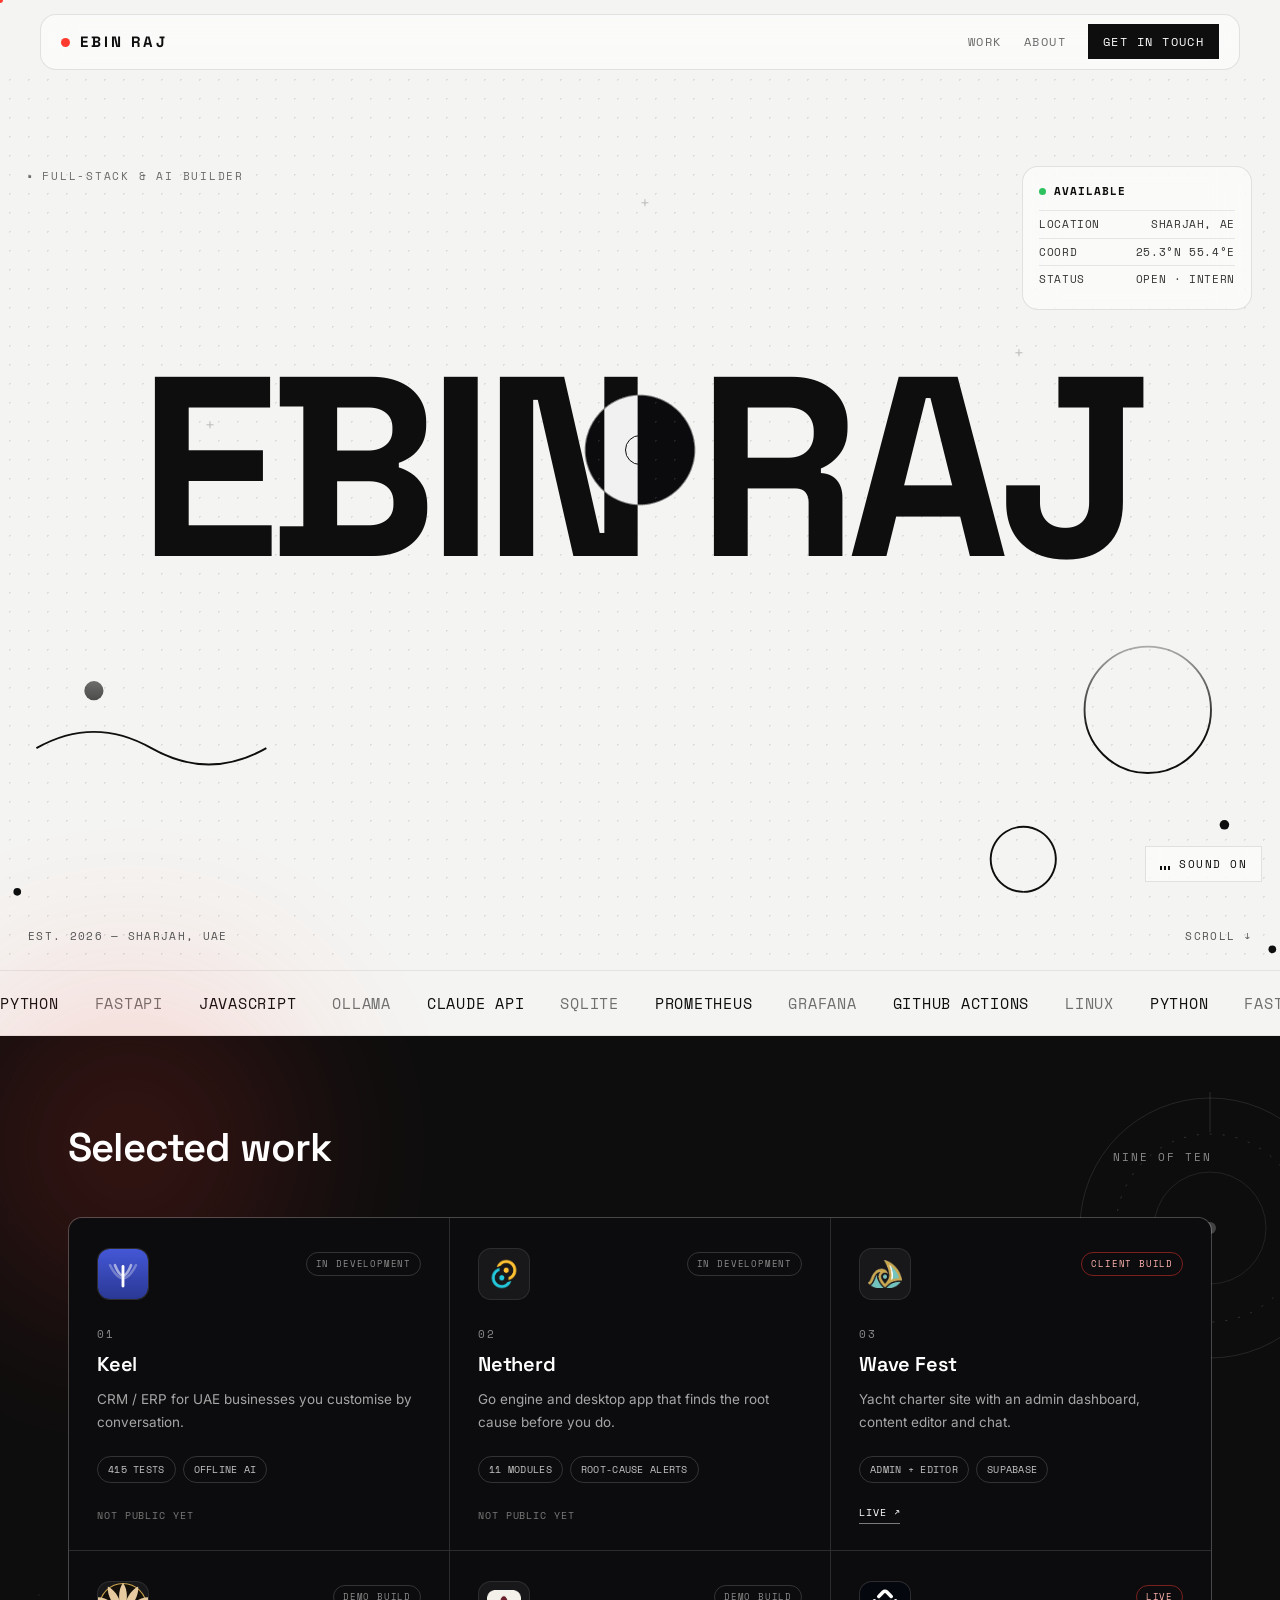
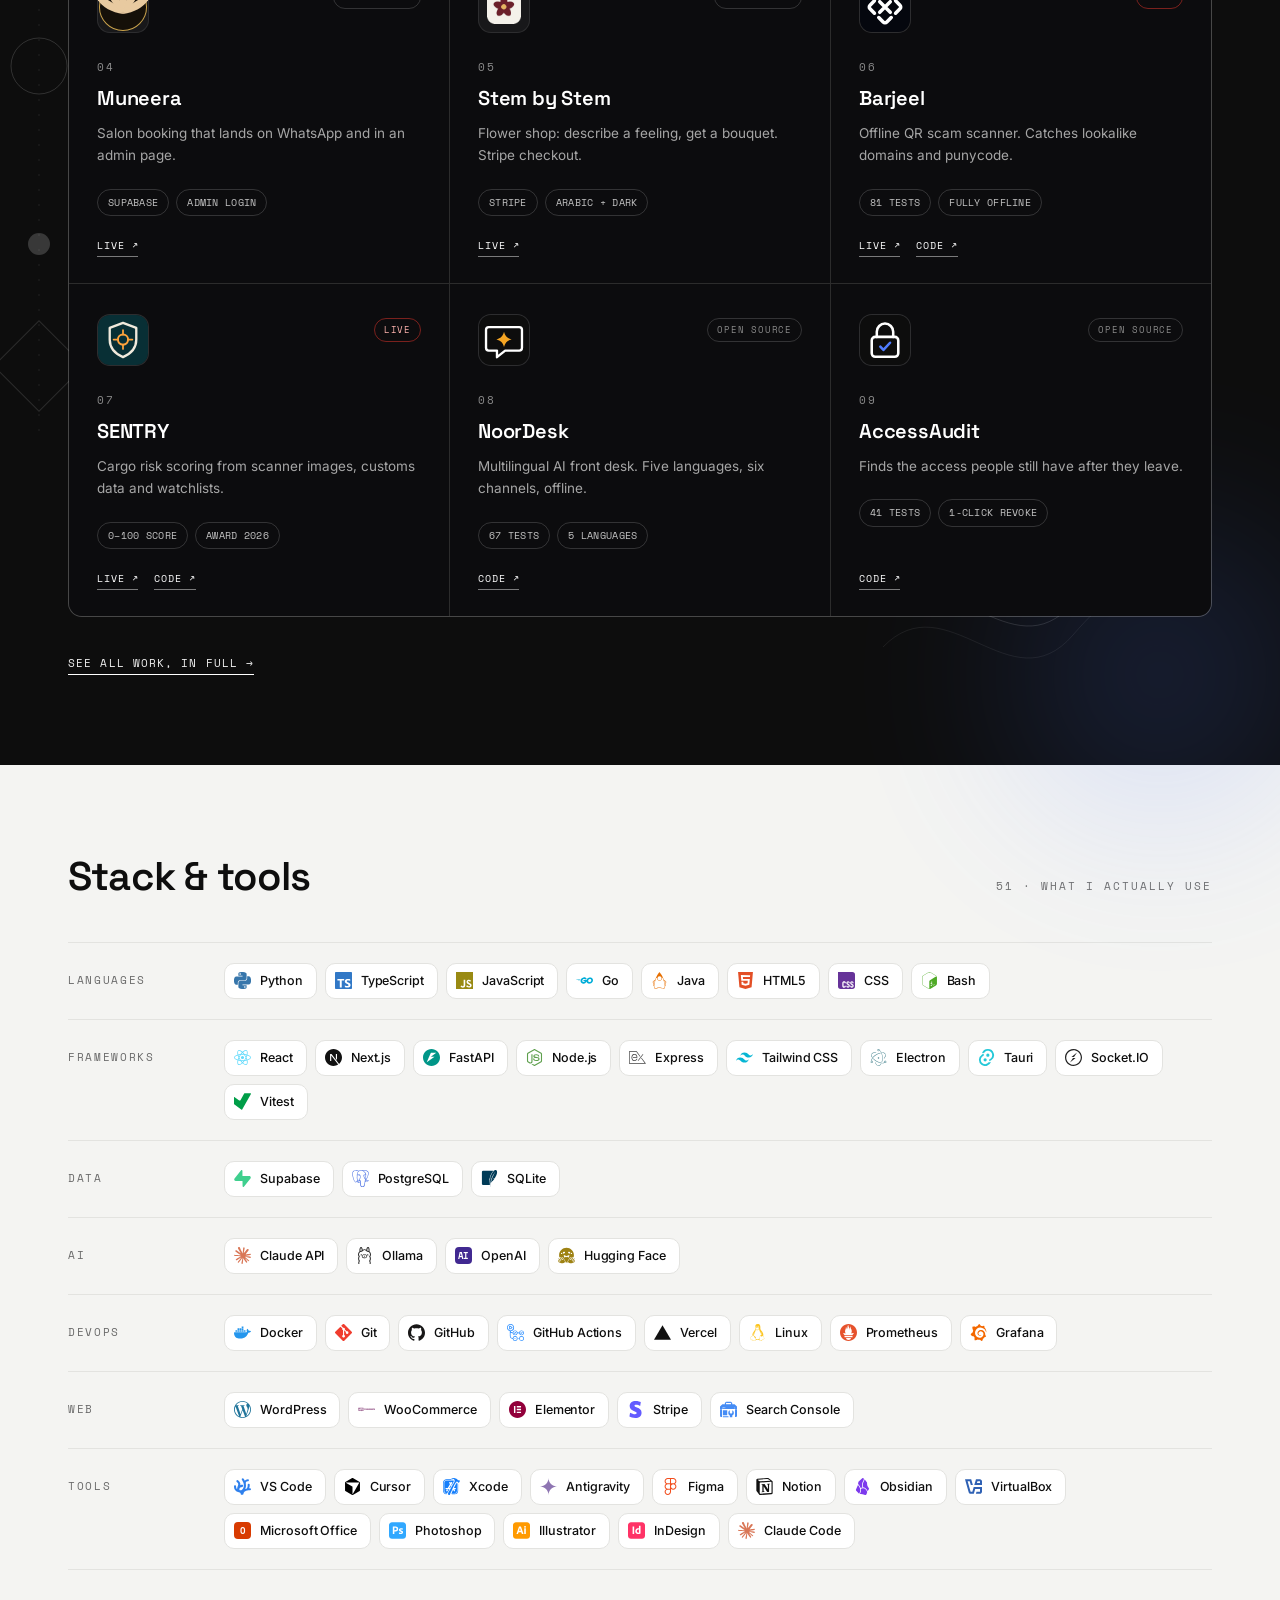
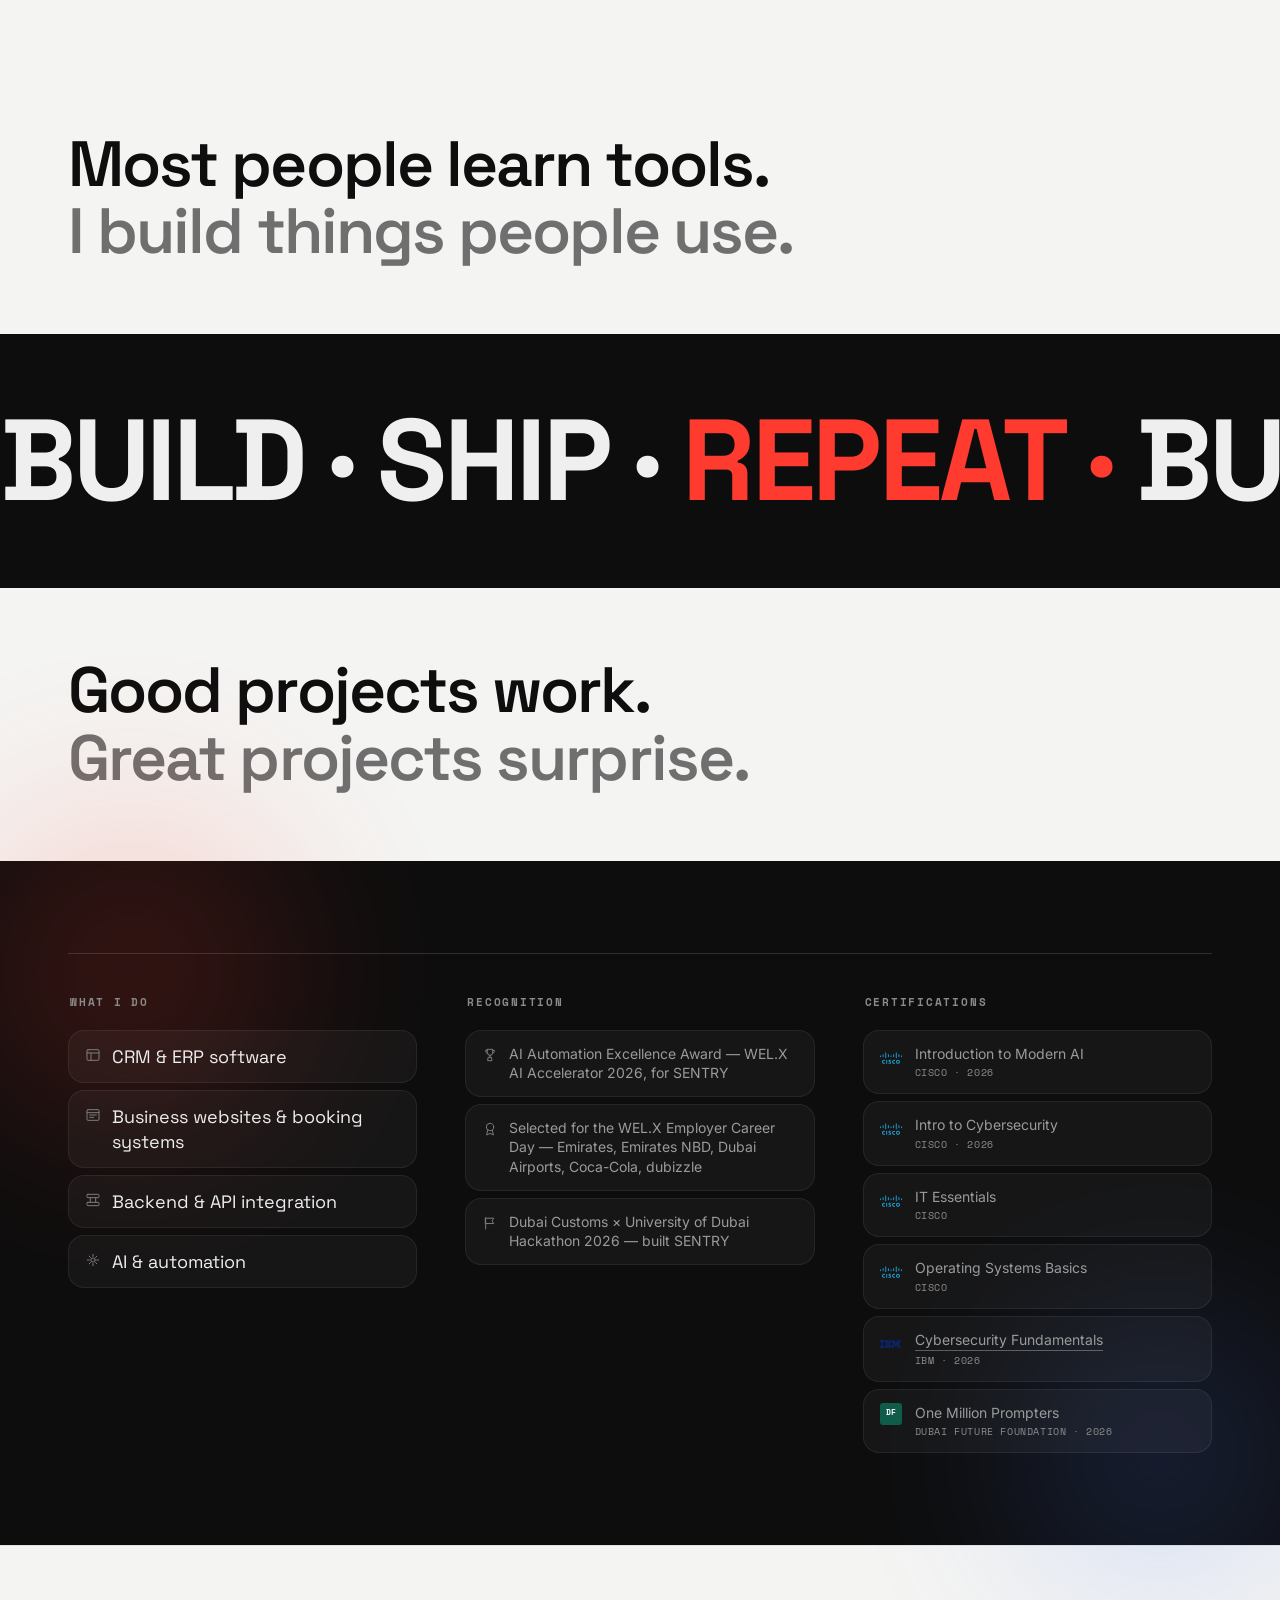
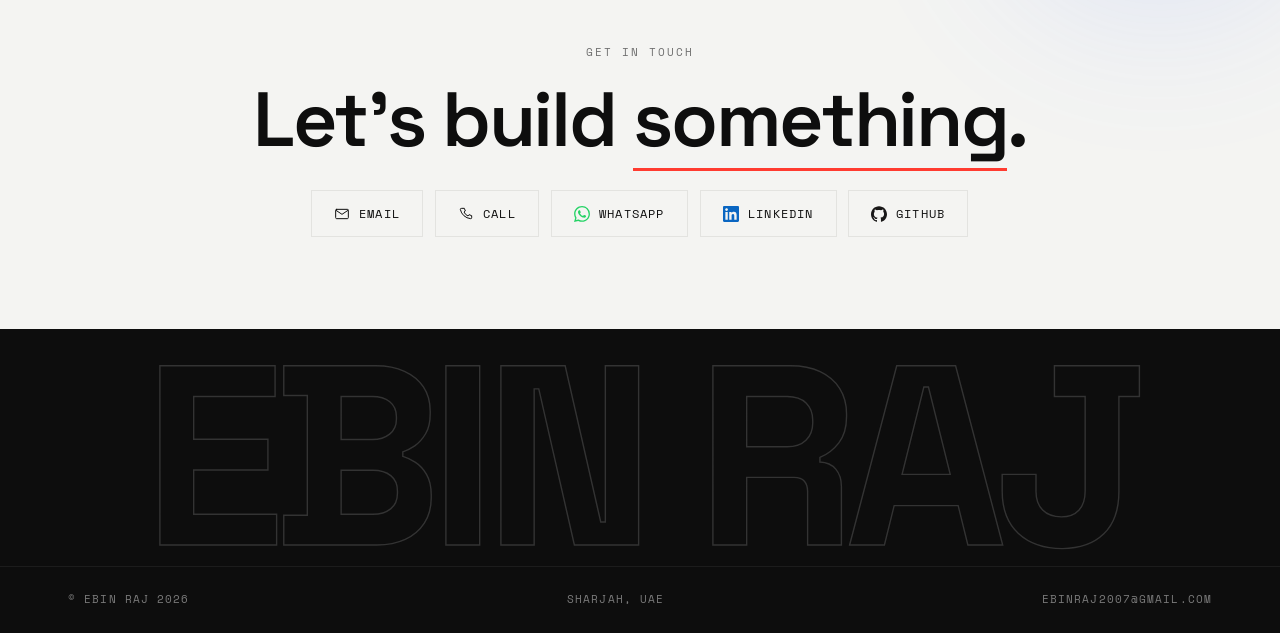
==== commit b90488ae: "Real project logos, softer list rows, and a full Playwright audit pass Logos - Every grid tile now s" ====
--- a/index.html
+++ b/index.html
@@ -30,7 +30,7 @@
 
 <header class="hero">
   <div class="dots"></div>
-  <span class="cx" style="top:120px;left:50%">+</span><span class="cx" style="top:38%;left:16%">+</span><span class="cx" style="top:30%;right:20%">+</span>
+  <span class="cx" aria-hidden="true" style="top:120px;left:50%">+</span><span class="cx" aria-hidden="true" style="top:38%;left:16%">+</span><span class="cx" aria-hidden="true" style="top:30%;right:20%">+</span>
   <div class="htag">▪ Full-Stack &amp; AI Builder</div>
   <div class="glass">
     <div class="h"><i></i> AVAILABLE</div>
@@ -71,15 +71,15 @@
   <div class="wrap">
   <div class="whead rv"><h2>Selected work</h2><span class="lbl">Nine of ten</span></div>
   <div class="wgrid">
-    <article class="wgt rv"><div class="wgtop"><span class="wgmk"><svg viewBox="0 0 48 48" aria-hidden="true" stroke="#c8c8c8" stroke-width="1.5" stroke-linecap="round" stroke-linejoin="round" fill="none"><rect x="7" y="10" width="34" height="28" rx="2"/><path d="M7 18h34M20 18v20"/><rect x="24" y="21.5" width="12" height="4.5" rx="2.2" fill="#ff3b30" stroke="none"/><path d="M11 24.5h5M11 31h5M24 31h9"/></svg></span><span class="wgs wgs-private">In development</span></div><span class="wgi">01</span><h3 class="wgn">Keel</h3><p class="wgd">CRM / ERP for UAE businesses you customise by conversation.</p><div class="wgc"><span>415 tests</span><span>Offline AI</span></div><div class="wgl wgl-none"><span>Not public yet</span></div></article>
-    <article class="wgt rv"><div class="wgtop"><span class="wgmk"><svg viewBox="0 0 48 48" aria-hidden="true" stroke="#c8c8c8" stroke-width="1.5" stroke-linecap="round" stroke-linejoin="round" fill="none"><circle cx="24" cy="24" r="4"/><circle cx="11" cy="13" r="3"/><circle cx="37" cy="13" r="3"/><circle cx="11" cy="35" r="3"/><path d="M13.4 15.2l7.6 6.4M34.6 15.2L27 21.6M13.4 32.8l7.6-6.4"/><circle cx="37" cy="35" r="3" fill="#ff3b30" stroke="#ff3b30"/><path d="M34.6 32.8L27 26.4"/></svg></span><span class="wgs wgs-private">In development</span></div><span class="wgi">02</span><h3 class="wgn">Netherd</h3><p class="wgd">Go engine and desktop app that finds the root cause before you do.</p><div class="wgc"><span>11 modules</span><span>Root-cause alerts</span></div><div class="wgl wgl-none"><span>Not public yet</span></div></article>
-    <article class="wgt rv"><div class="wgtop"><span class="wgmk"><svg viewBox="0 0 48 48" aria-hidden="true" stroke="#c8c8c8" stroke-width="1.5" stroke-linecap="round" stroke-linejoin="round" fill="none"><path d="M17 22V11l13 5-13 6z"/><path d="M24 22V13"/><path d="M9 29h30l-4.5 6h-21z"/><path d="M7 40c3.4 0 3.4-2.4 6.8-2.4S17.2 40 20.6 40s3.4-2.4 6.8-2.4S30.8 40 34.2 40s3.4-2.4 6.8-2.4" stroke="#ff3b30"/></svg></span><span class="wgs wgs-client">Client build</span></div><span class="wgi">03</span><h3 class="wgn">Wave Fest</h3><p class="wgd">Yacht charter site with an admin dashboard, content editor and chat.</p><div class="wgc"><span>Admin + editor</span><span>Supabase</span></div><div class="wgl"><a href="https://wavefest.vercel.app" target="_blank" rel="noopener">Live ↗</a></div></article>
-    <article class="wgt rv"><div class="wgtop"><span class="wgmk"><svg viewBox="0 0 48 48" aria-hidden="true" stroke="#c8c8c8" stroke-width="1.5" stroke-linecap="round" stroke-linejoin="round" fill="none"><rect x="8" y="11" width="32" height="29" rx="2"/><path d="M8 19h32M17 8v6M31 8v6"/><path d="M14 25h4M22 25h4M30 25h4M14 32h4M30 32h4"/><rect x="21" y="29.6" width="6" height="5" rx="1.4" fill="#ff3b30" stroke="none"/></svg></span><span class="wgs wgs-demo">Demo build</span></div><span class="wgi">04</span><h3 class="wgn">Muneera</h3><p class="wgd">Salon booking that lands on WhatsApp and in an admin page.</p><div class="wgc"><span>Supabase</span><span>Admin login</span></div><div class="wgl"><a href="https://muneera-beauty-center.vercel.app" target="_blank" rel="noopener">Live ↗</a></div></article>
-    <article class="wgt rv"><div class="wgtop"><span class="wgmk"><svg viewBox="0 0 48 48" aria-hidden="true" stroke="#c8c8c8" stroke-width="1.5" stroke-linecap="round" stroke-linejoin="round" fill="none"><path d="M24 41V21"/><circle cx="24" cy="15" r="5.5"/><circle cx="24" cy="15" r="1.8" fill="#ff3b30" stroke="none"/><path d="M24 28c-5 0-8-2.6-8-6.4 4.6 0 8 2.6 8 6.4zM24 34c5 0 8-2.6 8-6.4-4.6 0-8 2.6-8 6.4z"/></svg></span><span class="wgs wgs-demo">Demo build</span></div><span class="wgi">05</span><h3 class="wgn">Stem by Stem</h3><p class="wgd">Flower shop: describe a feeling, get a bouquet. Stripe checkout.</p><div class="wgc"><span>Stripe</span><span>Arabic + dark</span></div><div class="wgl"><a href="https://stem-by-stem.vercel.app" target="_blank" rel="noopener">Live ↗</a></div></article>
-    <article class="wgt rv"><div class="wgtop"><span class="wgmk"><svg viewBox="0 0 48 48" aria-hidden="true" stroke="#c8c8c8" stroke-width="1.5" stroke-linecap="round" stroke-linejoin="round" fill="none"><path d="M9 17v-6a2 2 0 0 1 2-2h6M39 17v-6a2 2 0 0 0-2-2h-6M9 31v6a2 2 0 0 0 2 2h6M39 31v6a2 2 0 0 1-2 2h-6"/><rect x="15" y="15" width="6" height="6"/><rect x="27" y="27" width="6" height="6"/><path d="M12 24h24" stroke="#ff3b30"/></svg></span><span class="wgs wgs-live">Live</span></div><span class="wgi">06</span><h3 class="wgn">Barjeel</h3><p class="wgd">Offline QR scam scanner. Catches lookalike domains and punycode.</p><div class="wgc"><span>81 tests</span><span>Fully offline</span></div><div class="wgl"><a href="https://ebinraj2007-cmd.github.io/barjeel/" target="_blank" rel="noopener">Live ↗</a><a href="https://github.com/ebinraj2007-cmd/barjeel" target="_blank" rel="noopener">Code ↗</a></div></article>
-    <article class="wgt rv"><div class="wgtop"><span class="wgmk"><svg viewBox="0 0 48 48" aria-hidden="true" stroke="#c8c8c8" stroke-width="1.5" stroke-linecap="round" stroke-linejoin="round" fill="none"><rect x="9" y="18" width="30" height="20" rx="2"/><path d="M17 18v20M24 18v20M31 18v20"/><path d="M15 13a12 12 0 0 1 18 0"/><path d="M24 13v-4" stroke="#ff3b30"/><circle cx="24" cy="9" r="2" fill="#ff3b30" stroke="#ff3b30"/></svg></span><span class="wgs wgs-live">Live</span></div><span class="wgi">07</span><h3 class="wgn">SENTRY</h3><p class="wgd">Cargo risk scoring from scanner images, customs data and watchlists.</p><div class="wgc"><span>0–100 score</span><span>Award 2026</span></div><div class="wgl"><a href="https://ebinraj2007-cmd.github.io/sentry/" target="_blank" rel="noopener">Live ↗</a><a href="https://github.com/ebinraj2007-cmd/sentry" target="_blank" rel="noopener">Code ↗</a></div></article>
-    <article class="wgt rv"><div class="wgtop"><span class="wgmk"><svg viewBox="0 0 48 48" aria-hidden="true" stroke="#c8c8c8" stroke-width="1.5" stroke-linecap="round" stroke-linejoin="round" fill="none"><path d="M8 12h22a2 2 0 0 1 2 2v11a2 2 0 0 1-2 2H16l-8 6V12z"/><path d="M13 18h12M13 22.5h7"/><path d="M40 22h-8v11a2 2 0 0 0 2 2h6l4 4V24a2 2 0 0 0-2-2z" stroke="#ff3b30"/></svg></span><span class="wgs wgs-code">Open source</span></div><span class="wgi">08</span><h3 class="wgn">NoorDesk</h3><p class="wgd">Multilingual AI front desk. Five languages, six channels, offline.</p><div class="wgc"><span>67 tests</span><span>5 languages</span></div><div class="wgl"><a href="https://github.com/ebinraj2007-cmd/noordesk" target="_blank" rel="noopener">Code ↗</a></div></article>
-    <article class="wgt rv"><div class="wgtop"><span class="wgmk"><svg viewBox="0 0 48 48" aria-hidden="true" stroke="#c8c8c8" stroke-width="1.5" stroke-linecap="round" stroke-linejoin="round" fill="none"><circle cx="17" cy="24" r="6.5"/><path d="M23.5 24H39M34 24v5M29 24v4"/><path d="M31 31l10 10M41 31L31 41" stroke="#ff3b30"/></svg></span><span class="wgs wgs-code">Open source</span></div><span class="wgi">09</span><h3 class="wgn">AccessAudit</h3><p class="wgd">Finds the access people still have after they leave.</p><div class="wgc"><span>41 tests</span><span>1-click revoke</span></div><div class="wgl"><a href="https://github.com/ebinraj2007-cmd/accessaudit" target="_blank" rel="noopener">Code ↗</a></div></article>
+    <article class="wgt rv"><div class="wgtop"><span class="wgmk"><img class="wgmk-i" src="img/proj/keel.svg" alt="" width="52" height="52" decoding="async" loading="lazy"></span><span class="wgs wgs-private">In development</span></div><span class="wgi">01</span><h3 class="wgn">Keel</h3><p class="wgd">CRM / ERP for UAE businesses you customise by conversation.</p><div class="wgc"><span>415 tests</span><span>Offline AI</span></div><div class="wgl wgl-none"><span>Not public yet</span></div></article>
+    <article class="wgt rv"><div class="wgtop"><span class="wgmk"><img class="wgmk-i pad" src="img/proj/netherd.png" alt="" width="52" height="52" decoding="async" loading="lazy"></span><span class="wgs wgs-private">In development</span></div><span class="wgi">02</span><h3 class="wgn">Netherd</h3><p class="wgd">Go engine and desktop app that finds the root cause before you do.</p><div class="wgc"><span>11 modules</span><span>Root-cause alerts</span></div><div class="wgl wgl-none"><span>Not public yet</span></div></article>
+    <article class="wgt rv"><div class="wgtop"><span class="wgmk"><img class="wgmk-i pad" src="img/proj/wavefest.png" alt="" width="52" height="52" decoding="async" loading="lazy"></span><span class="wgs wgs-client">Client build</span></div><span class="wgi">03</span><h3 class="wgn">Wave Fest</h3><p class="wgd">Yacht charter site with an admin dashboard, content editor and chat.</p><div class="wgc"><span>Admin + editor</span><span>Supabase</span></div><div class="wgl"><a href="https://wavefest.vercel.app" target="_blank" rel="noopener">Live ↗</a></div></article>
+    <article class="wgt rv"><div class="wgtop"><span class="wgmk"><img class="wgmk-i" src="img/proj/muneera.svg" alt="" width="52" height="52" decoding="async" loading="lazy"></span><span class="wgs wgs-demo">Demo build</span></div><span class="wgi">04</span><h3 class="wgn">Muneera</h3><p class="wgd">Salon booking that lands on WhatsApp and in an admin page.</p><div class="wgc"><span>Supabase</span><span>Admin login</span></div><div class="wgl"><a href="https://muneera-beauty-center.vercel.app" target="_blank" rel="noopener">Live ↗</a></div></article>
+    <article class="wgt rv"><div class="wgtop"><span class="wgmk"><img class="wgmk-i pad" src="img/proj/stem.png" alt="" width="52" height="52" decoding="async" loading="lazy"></span><span class="wgs wgs-demo">Demo build</span></div><span class="wgi">05</span><h3 class="wgn">Stem by Stem</h3><p class="wgd">Flower shop: describe a feeling, get a bouquet. Stripe checkout.</p><div class="wgc"><span>Stripe</span><span>Arabic + dark</span></div><div class="wgl"><a href="https://stem-by-stem.vercel.app" target="_blank" rel="noopener">Live ↗</a></div></article>
+    <article class="wgt rv"><div class="wgtop"><span class="wgmk"><img class="wgmk-i" src="img/proj/barjeel.svg" alt="" width="52" height="52" decoding="async" loading="lazy"></span><span class="wgs wgs-live">Live</span></div><span class="wgi">06</span><h3 class="wgn">Barjeel</h3><p class="wgd">Offline QR scam scanner. Catches lookalike domains and punycode.</p><div class="wgc"><span>81 tests</span><span>Fully offline</span></div><div class="wgl"><a href="https://ebinraj2007-cmd.github.io/barjeel/" target="_blank" rel="noopener">Live ↗</a><a href="https://github.com/ebinraj2007-cmd/barjeel" target="_blank" rel="noopener">Code ↗</a></div></article>
+    <article class="wgt rv"><div class="wgtop"><span class="wgmk"><img class="wgmk-i" src="img/proj/sentry.svg" alt="" width="52" height="52" decoding="async" loading="lazy"></span><span class="wgs wgs-live">Live</span></div><span class="wgi">07</span><h3 class="wgn">SENTRY</h3><p class="wgd">Cargo risk scoring from scanner images, customs data and watchlists.</p><div class="wgc"><span>0–100 score</span><span>Award 2026</span></div><div class="wgl"><a href="https://ebinraj2007-cmd.github.io/sentry/" target="_blank" rel="noopener">Live ↗</a><a href="https://github.com/ebinraj2007-cmd/sentry" target="_blank" rel="noopener">Code ↗</a></div></article>
+    <article class="wgt rv"><div class="wgtop"><span class="wgmk"><img class="wgmk-i" src="img/proj/noordesk.svg" alt="" width="52" height="52" decoding="async" loading="lazy"></span><span class="wgs wgs-code">Open source</span></div><span class="wgi">08</span><h3 class="wgn">NoorDesk</h3><p class="wgd">Multilingual AI front desk. Five languages, six channels, offline.</p><div class="wgc"><span>67 tests</span><span>5 languages</span></div><div class="wgl"><a href="https://github.com/ebinraj2007-cmd/noordesk" target="_blank" rel="noopener">Code ↗</a></div></article>
+    <article class="wgt rv"><div class="wgtop"><span class="wgmk"><img class="wgmk-i" src="img/proj/accessaudit.svg" alt="" width="52" height="52" decoding="async" loading="lazy"></span><span class="wgs wgs-code">Open source</span></div><span class="wgi">09</span><h3 class="wgn">AccessAudit</h3><p class="wgd">Finds the access people still have after they leave.</p><div class="wgc"><span>41 tests</span><span>1-click revoke</span></div><div class="wgl"><a href="https://github.com/ebinraj2007-cmd/accessaudit" target="_blank" rel="noopener">Code ↗</a></div></article>
   </div>
   <div class="wgall rv"><a href="work.html">See all work, in full →</a></div>
 </div></section>
--- a/site.css
+++ b/site.css
@@ -1,4 +1,4 @@
-:root{--bg:#f4f4f2;--panel:#fff;--text:#0e0e0e;--muted:#6a6a6a;--faint:#9a9a9a;--line:#e3e3e0;--acc:#ff3b30;--glass:rgba(255,255,255,.55);--glassbrd:rgba(0,0,0,.1)}
+:root{--bg:#f4f4f2;--panel:#fff;--text:#0e0e0e;--muted:#6a6a6a;--faint:#6f6f6f;--line:#e3e3e0;--acc:#ff3b30;--glass:rgba(255,255,255,.55);--glassbrd:rgba(0,0,0,.1)}
   *{box-sizing:border-box;margin:0;padding:0}
   html{scroll-behavior:smooth}html,body{max-width:100%;overflow-x:hidden}
   body{font-family:'Inter',system-ui,sans-serif;background:var(--bg);color:var(--text);line-height:1.6;-webkit-font-smoothing:antialiased;-webkit-text-size-adjust:100%;-webkit-tap-highlight-color:transparent}
@@ -47,7 +47,7 @@
   @keyframes dn{50%{transform:translateY(4px)}}
 
   .marq{overflow:hidden;padding:20px 0;border-top:1px solid var(--line);border-bottom:1px solid var(--line);background:var(--bg)}
-  .marq .t{display:flex;gap:36px;width:max-content;animation:sc 30s linear infinite;font-family:'Space Mono';font-size:15px;color:#c2c2be;text-transform:uppercase;letter-spacing:.05em}
+  .marq .t{display:flex;gap:36px;width:max-content;animation:sc 30s linear infinite;font-family:'Space Mono';font-size:15px;color:#6f6f6f;text-transform:uppercase;letter-spacing:.05em}
   .marq .t b{color:var(--text);font-weight:400}
   @keyframes sc{to{transform:translateX(-50%)}}
 
@@ -81,10 +81,11 @@
   .kb{overflow:hidden;padding:34px 0;border-top:1px solid var(--line);border-bottom:1px solid var(--line)}
   .kt{display:flex;width:max-content;white-space:nowrap;font-family:'Space Grotesk';font-weight:700;font-size:clamp(42px,9vw,120px);letter-spacing:-.03em;animation:sc 22s linear infinite}
   .kt span:nth-child(3n){color:var(--acc)}
-  .svc{display:grid;grid-template-columns:repeat(3,1fr);gap:40px;border-top:1px solid var(--line);padding-top:32px}
+  .svc{display:grid;grid-template-columns:repeat(3,1fr);gap:48px;border-top:1px solid var(--line);padding-top:40px}
   @media(max-width:760px){.svc{grid-template-columns:1fr;gap:28px}}
-  .svc h4{font-family:'Space Mono';font-size:11px;letter-spacing:.16em;text-transform:uppercase;color:var(--faint);margin-bottom:14px}
-  .svc li{list-style:none;font-family:'Space Grotesk';font-size:18px;padding:9px 0;border-bottom:1px solid var(--line)}
+  .svc h4{font-family:'Space Mono';font-size:11px;letter-spacing:.16em;text-transform:uppercase;color:var(--faint);margin:0 0 18px 2px}
+  .svc ul{display:flex;flex-direction:column;gap:7px;margin:0;padding:0}
+.svc li{list-style:none;font-family:'Space Grotesk';font-size:18px;line-height:1.4;padding:13px 16px;border-radius:16px;border:1px solid transparent;background:transparent;transition:background .4s cubic-bezier(.2,.8,.2,1),border-color .4s,transform .4s cubic-bezier(.2,.8,.2,1)}
   .svc .sm li{font-family:'Inter';font-size:14px;color:var(--muted)}
   .contact{text-align:center;border-top:1px solid var(--line)}
   .contact h2{font-size:clamp(34px,6vw,80px);font-weight:600;letter-spacing:-.03em}
@@ -109,7 +110,8 @@
   section.inv{background:#0d0d0d;color:#efefef}
   .inv .lbl,.inv .pno,.inv .svc h4,.inv .whead .lbl{color:#8a8a8a}
   .inv h2,.inv h3{color:#fff}
-  .inv .state em,.inv .svc .sm li{color:#9a9a9a}
+  .inv .state em{color:#8a8a8a}
+.inv .svc .sm li{color:#9a9a9a}
   /* frosted glass on the black panels */
   .inv{position:relative}
   .inv .pc{background:linear-gradient(150deg,rgba(255,255,255,.12),rgba(255,255,255,.03));border-color:rgba(255,255,255,.18);backdrop-filter:blur(18px) saturate(140%);-webkit-backdrop-filter:blur(18px) saturate(140%);box-shadow:0 18px 44px -28px rgba(0,0,0,.75),inset 0 1px 0 rgba(255,255,255,.22)}
@@ -120,8 +122,8 @@
   .inv .pacts a{border-color:#fff}
   .inv .pc-r{border-color:rgba(255,255,255,.16)}
   .inv .svc{border-color:rgba(255,255,255,.14)}
-  .inv .svc li{border-color:rgba(255,255,255,.12);color:#ededed;background:linear-gradient(150deg,rgba(255,255,255,.08),rgba(255,255,255,.02));backdrop-filter:blur(14px) saturate(140%);-webkit-backdrop-filter:blur(14px) saturate(140%);box-shadow:inset 0 1px 0 rgba(255,255,255,.16)}
-  .inv .svc li:hover{background:linear-gradient(150deg,rgba(255,255,255,.14),rgba(255,255,255,.04))}
+  .inv .svc li{color:#ededed;background:rgba(255,255,255,.04);border-color:rgba(255,255,255,.07)}
+  .inv .svc li:hover{background:rgba(255,255,255,.085);border-color:rgba(255,255,255,.16);transform:translateX(4px)}
   /* soft glass glow blobs behind the black panels */
   .inv::before,.inv::after{content:'';position:absolute;border-radius:50%;filter:blur(90px);opacity:.16;pointer-events:none;z-index:0}
   .inv::before{width:340px;height:340px;background:var(--acc);top:-60px;left:-40px}
@@ -179,16 +181,19 @@
 /* ---- certifications list ---- */
 .certs ul li{display:flex;flex-direction:column;gap:2px}
 .cmeta{font-family:'Space Mono';font-size:10px;letter-spacing:.06em;text-transform:uppercase;color:var(--faint)}
-.inv .cmeta{color:#7c7c7c}
-.certs ul li a{border-bottom:1px solid rgba(255,255,255,.35)}
+.inv .cmeta{color:#8d8d8d}
+.certs ul li a{display:inline;border-bottom:1px solid rgba(255,255,255,.3);transition:border-color .3s}
+.certs ul li a:hover{border-bottom-color:var(--acc)}
 
 /* ---- compact work grid ---- */
 .wgrid{display:grid;grid-template-columns:repeat(3,minmax(0,1fr));gap:1px;margin-top:48px;background:rgba(255,255,255,.13);border:1px solid rgba(255,255,255,.13);border-radius:14px;overflow:hidden}
 .wgt{background:#0c0c0e;padding:30px 28px 26px;display:flex;flex-direction:column;min-height:300px;transition:background .35s}
 .wgt:hover{background:#141418}
 .wgtop{display:flex;justify-content:space-between;align-items:flex-start;gap:12px}
-.wgmk{display:block;line-height:0}
+.wgmk{display:block;width:52px;height:52px;border-radius:13px;overflow:hidden;line-height:0;background:rgba(255,255,255,.05);border:1px solid rgba(255,255,255,.09)}
 .wgmk svg{width:52px;height:52px;display:block;overflow:visible}
+.wgmk-i{width:100%;height:100%;object-fit:contain;display:block}
+.wgmk-i.pad{padding:8px;box-sizing:border-box}
 .wgi{display:block;margin-top:26px;font-family:'Space Mono';font-size:11px;letter-spacing:.18em;color:#8a8a8a}
 .wgs{font-family:'Space Mono';font-size:9px;letter-spacing:.09em;text-transform:uppercase;color:#8a8a8a;border:1px solid rgba(255,255,255,.16);border-radius:999px;padding:4px 9px;white-space:nowrap;margin-top:4px}
 .wgs-client,.wgs-live{color:#ffb4af;border-color:rgba(255,59,48,.45)}
@@ -224,11 +229,18 @@
 .ci.ln{color:currentColor}
 .clinks a{display:inline-flex;align-items:center;gap:9px}
 .svc li{display:flex;align-items:flex-start;gap:11px}
-.svc li>.ci{margin-top:4px;color:var(--faint)}
+.svc li>.ci{margin-top:3px;color:var(--faint)}
 .inv .svc li>.ci{color:#7c7c7c}
 .svc li>span{flex:1;min-width:0}
 .certs ul li{display:flex;flex-direction:row;align-items:flex-start;gap:13px}
-.certs .ctx{display:flex;flex-direction:column;gap:2px;flex:1;min-width:0}
-.ci.bi{width:22px;height:22px;margin-top:1px}
-.certs li>.cmono,.cmono{flex:0 0 20px;width:20px;height:20px;margin-top:2px;display:grid;place-items:center;border-radius:3px;background:var(--c);color:#fff;font-family:'Space Mono';font-size:7.5px;font-weight:700}
+.certs .ctx{display:flex;flex-direction:column;align-items:flex-start;gap:3px;flex:1;min-width:0}
+.ci.bi{width:22px;height:22px;margin-top:0}
+.certs li>.cmono,.cmono{flex:0 0 22px;width:22px;height:22px;margin-top:0;display:grid;place-items:center;border-radius:3px;background:var(--c);color:#fff;font-family:'Space Mono';font-size:7.5px;font-weight:700}
 @media(max-width:560px){.clinks a{gap:7px}.ci{width:14px;height:14px}}
+
+/* ---- touch targets: expand the hit area without moving anything visually ---- */
+@media(max-width:760px),(pointer:coarse){
+  .wgl a,.pacts a,.allback a,.wgall a,.clinks a,nav .nl a,nav a.brand{position:relative}
+  .wgl a::after,.pacts a::after,.allback a::after,.wgall a::after,nav .nl a::after,nav a.brand::after{
+    content:"";position:absolute;left:-6px;right:-6px;top:50%;transform:translateY(-50%);height:44px}
+}
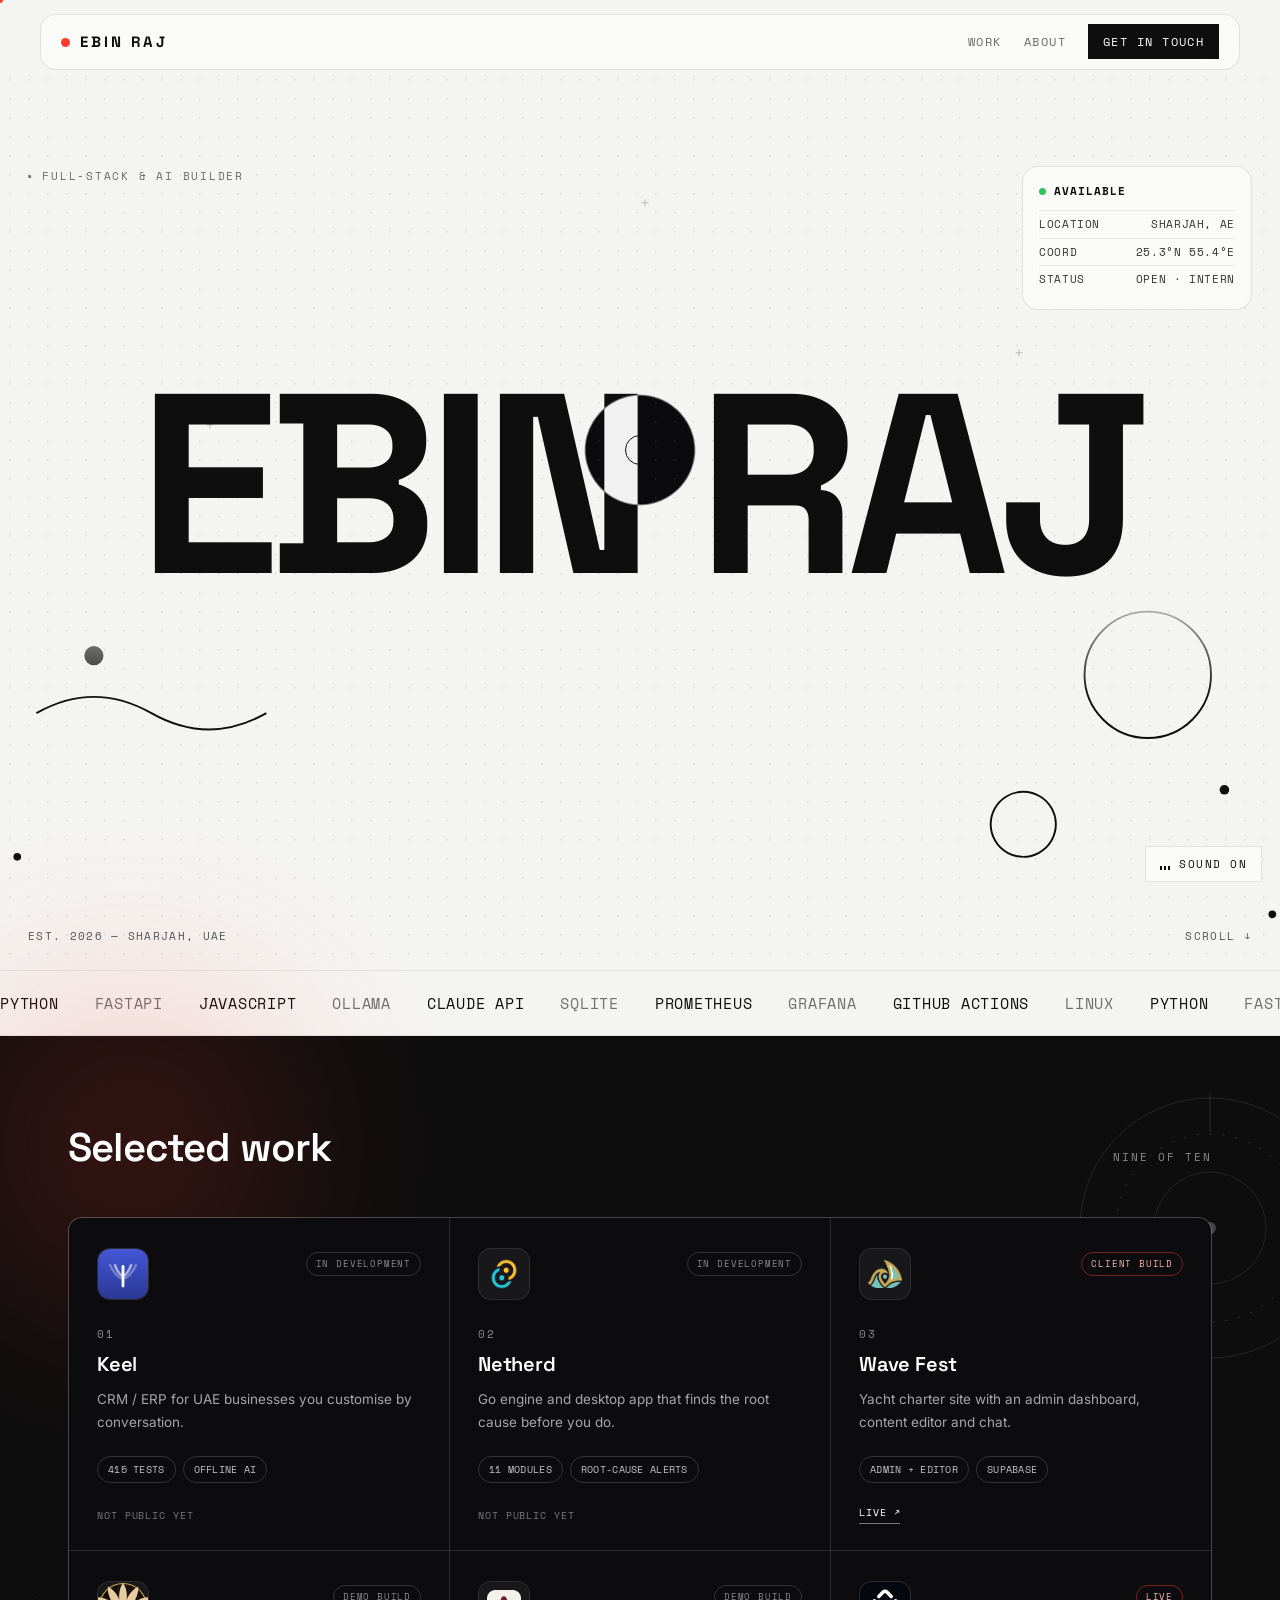
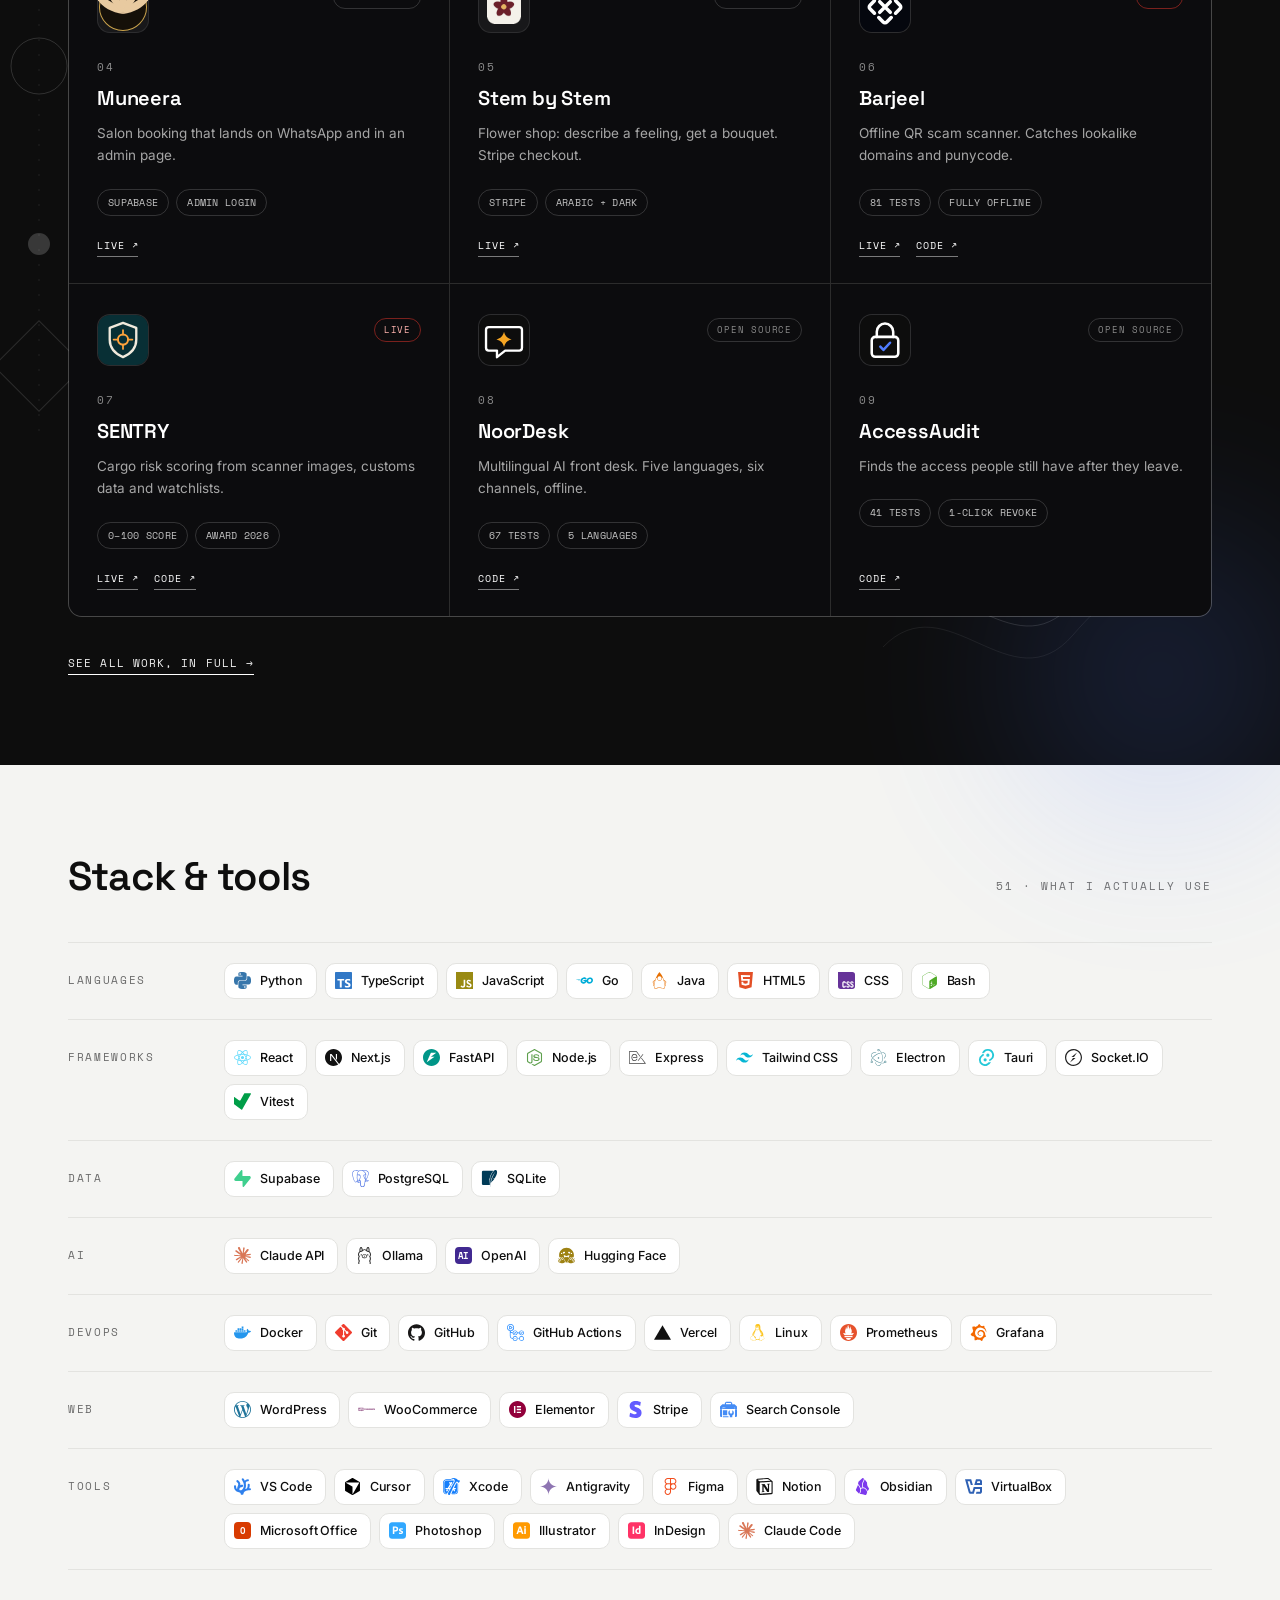
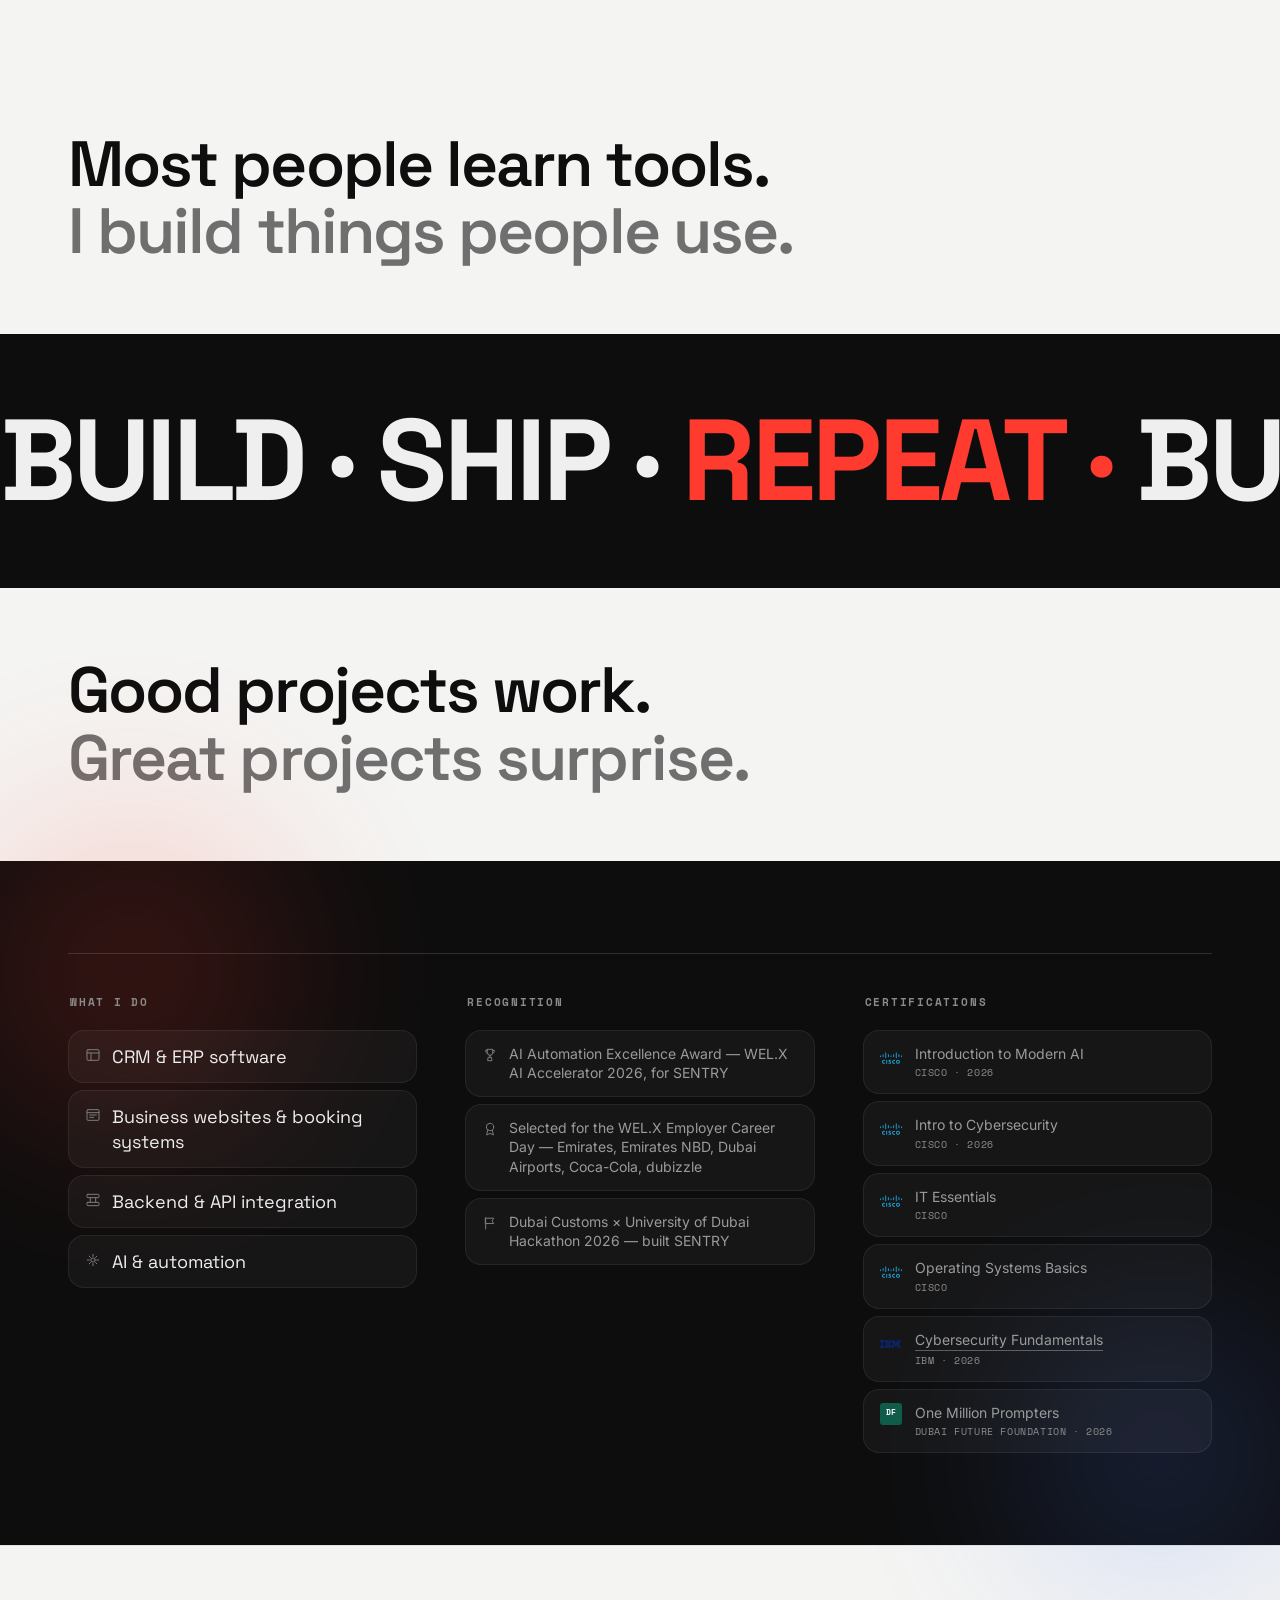
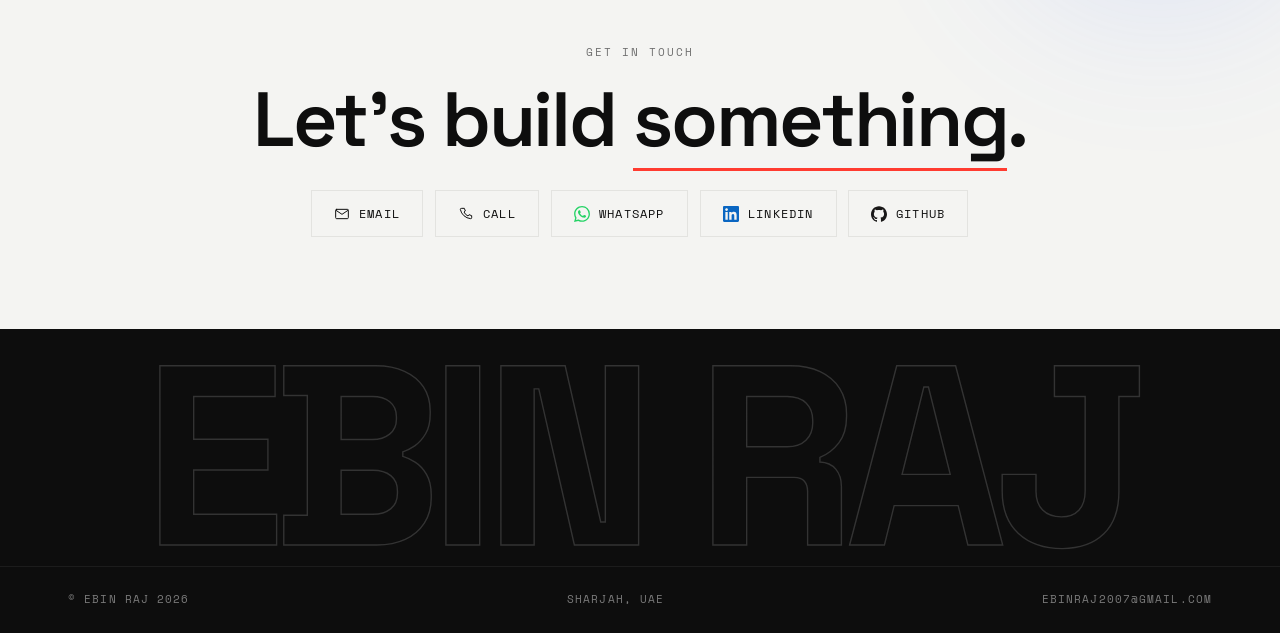
==== commit cb7b15cc: "Replace the fake percentage preloader with a skeleton screen The old loader counted 0-100% in random" ====
--- a/index.html
+++ b/index.html
@@ -1,5 +1,5 @@
 <!DOCTYPE html>
-<html lang="en">
+<html lang="en" data-loading>
 <head>
 <meta charset="UTF-8" />
 <meta name="viewport" content="width=device-width, initial-scale=1.0, viewport-fit=cover" />
@@ -13,6 +13,117 @@
 <link rel="icon" type="image/png" sizes="16x16" href="favicon-16x16.png" />
 <link rel="apple-touch-icon" sizes="180x180" href="apple-touch-icon.png" />
 <link rel="manifest" href="site.webmanifest" />
+<style id="skcss">#skel{position:fixed;inset:0;z-index:1000;background:#f4f4f2;opacity:0;
+  animation:skfade .35s ease 120ms both}
+#skel.sk-dark{background:#0b0b0d}
+@keyframes skfade{to{opacity:1}}
+html.sk-done #skel{animation:none;opacity:0;visibility:hidden;transition:opacity .5s ease,visibility .5s}
+.sk-shell{position:absolute;inset:0;overflow:hidden}
+
+
+.sk{display:block;position:relative;overflow:hidden;border-radius:8px;background:#dbdbd6}
+.sk::after{content:"";position:absolute;inset:0;transform:translateX(-100%);
+  background:linear-gradient(90deg,rgba(255,255,255,0) 0,rgba(255,255,255,.85) 50%,rgba(255,255,255,0) 100%);
+  animation:skwave 2.4s cubic-bezier(.45,0,.25,1) infinite}
+@keyframes skwave{from{transform:translateX(-100%)}to{transform:translateX(100%)}}
+.sk-d1::after{animation-delay:.1s}.sk-d2::after{animation-delay:.2s}
+.sk-d3::after{animation-delay:.3s}.sk-d4::after{animation-delay:.4s}
+.sk-dark .sk{background:#212227}
+.sk-dark .sk::after{background:linear-gradient(90deg,rgba(255,255,255,0) 0,rgba(255,255,255,.14) 50%,rgba(255,255,255,0) 100%)}
+@media(prefers-reduced-motion:reduce){.sk::after{animation:none;opacity:.4;transform:none}}
+
+
+.sk-nav{position:absolute;top:14px;left:0;right:0;height:56px;z-index:6}
+.sk-nav .wrap{height:100%;display:flex;align-items:center;justify-content:space-between}
+.sk-navr{display:flex;align-items:center;gap:22px}
+
+
+.sk-hero{position:absolute;top:70px;left:0;right:0;height:100vh}
+.sk-hero .glass{display:block}
+.sk-hero .glass .h{margin-bottom:10px}
+.sk-hero .glass .rg{align-items:center;gap:12px}
+.sk-hero .hname{height:.78em;display:flex;align-items:center;justify-content:center}
+.sk-name{width:min(68%,990px);height:78%;border-radius:16px}
+@media(max-width:680px){.sk-hero .glass{display:none}}
+
+
+.sk-workbody{position:absolute;top:70px;left:0;right:0;bottom:0;background:#0b0b0d;padding:92px 0}
+@media(max-width:680px){.sk-workbody{padding:64px 0}}
+.sk-workbody .whead h2{margin:0}
+.sk-workbody .allnote{display:block}
+.sk-workbody .whead h2 .sk,.sk-workbody .allnote .sk{display:inline-block;vertical-align:middle}
+.sk-mob{display:none}
+@media(max-width:720px){.sk-mob{display:inline}}
+.sk-card{display:grid;grid-template-columns:52% 48%;min-height:511px;
+  border:1px solid rgba(255,255,255,.13);border-radius:16px;overflow:hidden}
+.sk-cardl{padding:52px 48px;display:flex;flex-direction:column;gap:14px;justify-content:center}
+.sk-cardr{background:#111214;border-left:1px solid rgba(255,255,255,.13)}
+@media(max-width:720px){
+  .sk-card{grid-template-columns:1fr;min-height:676px}
+  .sk-cardl{padding:30px 24px}
+  .sk-cardr{border-left:none;border-top:1px solid rgba(255,255,255,.13);min-height:200px}
+}
+
+
+.sk-notice{position:absolute;left:50%;bottom:56px;transform:translateX(-50%);width:min(340px,82vw);
+  text-align:center;opacity:0;transition:opacity .5s ease;pointer-events:none;z-index:8}
+html.sk-slow .sk-notice{opacity:1;pointer-events:auto}
+.sk-noticetxt{font-family:'Space Mono',monospace;font-size:11px;letter-spacing:.14em;text-transform:uppercase;color:#6a6a6a}
+.sk-track{margin-top:12px;height:2px;background:rgba(0,0,0,.12);border-radius:2px;overflow:hidden}
+.sk-fill{height:100%;width:0;background:#ff3b30;transition:width .45s ease}
+.sk-skip{margin-top:16px;display:none;font-family:'Space Mono',monospace;font-size:10px;letter-spacing:.12em;
+  text-transform:uppercase;color:#6a6a6a;background:none;border:1px solid #e3e3e0;border-radius:999px;
+  padding:9px 16px;cursor:pointer;transition:border-color .25s,color .25s}
+.sk-skip:hover{border-color:#0e0e0e;color:#0e0e0e}
+html.sk-stuck .sk-skip{display:inline-block}
+.sk-dark .sk-noticetxt,.sk-dark .sk-skip{color:#8a8a8a}
+.sk-dark .sk-track{background:rgba(255,255,255,.14)}
+.sk-dark .sk-skip{border-color:rgba(255,255,255,.18)}</style>
+<script id="skjs">/* Skeleton loader. Runs from <head> before the stylesheet, so a slow
+   stylesheet cannot stop it. The skeleton itself needs no JS to appear:
+   CSS fades it in at 120ms. JS only ends it, and escalates when slow. */
+(function () {
+  var d = document.documentElement, t0 = Date.now(), finished = false;
+  var SHOW = 120, MIN_VISIBLE = 400, SLOW_AT = 3000, STUCK_AT = 8000, HARD_CAP = 20000;
+  var tSlow = setTimeout(function () { if (!finished) d.classList.add('sk-slow'); }, SLOW_AT);
+  var tStuck = setTimeout(function () { if (!finished) d.classList.add('sk-stuck'); }, STUCK_AT);
+  var tCap = setTimeout(finish, HARD_CAP);
+
+  function finish() {
+    if (finished) return;
+    finished = true;
+    clearTimeout(tSlow); clearTimeout(tStuck); clearTimeout(tCap);
+    var elapsed = Date.now() - t0;
+    var wait = elapsed < SHOW ? 0 : Math.max(0, SHOW + MIN_VISIBLE - elapsed);
+    setTimeout(function () {
+      d.classList.add('sk-done'); d.removeAttribute('data-loading');
+      setTimeout(function () {
+        var s = document.getElementById('skel');
+        if (s && s.parentNode) s.parentNode.removeChild(s);
+      }, 700);
+    }, wait);
+  }
+
+  document.addEventListener('click', function (e) {
+    for (var t = e.target; t && t.classList; t = t.parentNode)
+      if (t.classList.contains('sk-skip')) { finish(); return; }
+  }, true);
+
+  function wire() {
+    var s = document.getElementById('skel'); if (!s) return;
+    var fill = s.querySelector('.sk-fill');
+    var imgs = [].slice.call(document.images);
+    var total = imgs.length + 2, done = 0;
+    function step() { done++; if (fill) fill.style.width = Math.min(100, Math.round(done / total * 100)) + '%'; }
+    imgs.forEach(function (im) {
+      if (im.complete) step();
+      else { im.addEventListener('load', step, { once: true }); im.addEventListener('error', step, { once: true }); }
+    });
+    if (document.fonts && document.fonts.ready) document.fonts.ready.then(step); else step();
+  }
+  if (document.readyState === 'loading') document.addEventListener('DOMContentLoaded', wire); else wire();
+  if (document.readyState === 'complete') finish(); else window.addEventListener('load', finish, { once: true });
+})();</script>
 <link rel="preconnect" href="https://fonts.googleapis.com">
 <link rel="preconnect" href="https://fonts.gstatic.com" crossorigin>
 <link href="https://fonts.googleapis.com/css2?family=Space+Grotesk:wght@400;500;600;700&family=Space+Mono:wght@400;700&family=Inter:wght@400;500&display=swap" rel="stylesheet">
@@ -20,7 +131,23 @@
 </head>
 <body>
 
-<div id="pre"><div class="nm">Ebin Raj</div><div class="pc" id="pc">0%</div></div>
+<div id="skel">
+  <div class="sk-shell" aria-hidden="true">
+    <div class="sk-nav"><div class="wrap"><span class="sk sk-d1" style="width:107px;height:15px"></span><span class="sk-navr"><span class="sk sk-d2" style="width:38px;height:11px"></span><span class="sk sk-d3" style="width:46px;height:11px"></span><span class="sk sk-d4" style="width:132px;height:35px;border-radius:2px"></span></span></div></div>
+    <div class="sk-hero">
+      <div class="htag"><span class="sk sk-d1" style="width:212px;height:12px"></span></div>
+      <div class="glass"><div class="h"><span class="sk sk-d1" style="width:88px;height:10px"></span></div><div class="rg"><span class="sk sk-d2" style="width:58px;height:9px"></span><span class="sk sk-d2" style="width:76px;height:9px"></span></div><div class="rg"><span class="sk sk-d3" style="width:58px;height:9px"></span><span class="sk sk-d3" style="width:76px;height:9px"></span></div><div class="rg"><span class="sk sk-d4" style="width:58px;height:9px"></span><span class="sk sk-d4" style="width:76px;height:9px"></span></div></div>
+      <div class="hname"><span class="sk sk-name"></span></div>
+      <div class="hfoot"><span class="sk sk-d3" style="width:193px;height:12px"></span></div>
+      <div class="hscroll"><span class="sk sk-d4" style="width:64px;height:12px"></span></div>
+    </div>
+  </div>
+  <div class="sk-notice" role="status" aria-live="polite">
+    <div class="sk-noticetxt">Still loading</div>
+    <div class="sk-track"><div class="sk-fill"></div></div>
+    <button type="button" class="sk-skip">Show the page anyway</button>
+  </div>
+</div>
 <div id="bar"></div>
 
 <nav><div class="wrap in">
--- a/site.css
+++ b/site.css
@@ -11,10 +11,10 @@
   .sec{padding:92px 0}
   .dots{position:absolute;inset:0;background-image:radial-gradient(rgba(0,0,0,.09) 1px,transparent 1px);background-size:19px 19px;pointer-events:none}
 
-  #pre{position:fixed;inset:0;z-index:1000;background:var(--bg);display:flex;align-items:flex-end;justify-content:space-between;padding:40px;transition:opacity .7s,visibility .7s}
-  #pre.done{opacity:0;visibility:hidden}
-  #pre .nm{font-family:'Space Mono';font-size:13px;letter-spacing:.24em;text-transform:uppercase;color:var(--muted)}
-  #pre .pc{font-family:'Space Grotesk';font-size:clamp(56px,15vw,170px);font-weight:600;line-height:.8}
+  
+  
+  
+  
   #bar{position:fixed;top:0;left:0;height:2px;width:0;background:var(--acc);z-index:120}
   .cd,.cr{position:fixed;top:0;left:0;border-radius:50%;pointer-events:none;z-index:130;transform:translate(-50%,-50%)}
   .cd{width:6px;height:6px;background:var(--acc)}
@@ -164,7 +164,7 @@
     .contact h2{font-size:clamp(30px,10vw,54px)}
     .clinks a{padding:12px 16px;font-size:11px}
     .fname div{font-size:clamp(46px,22vw,130px)}
-    #pre{padding:26px}
+    
     #snd{right:12px;bottom:calc(12px + env(safe-area-inset-bottom));padding:8px 11px;font-size:10px}
   }
   @media(max-width:400px){
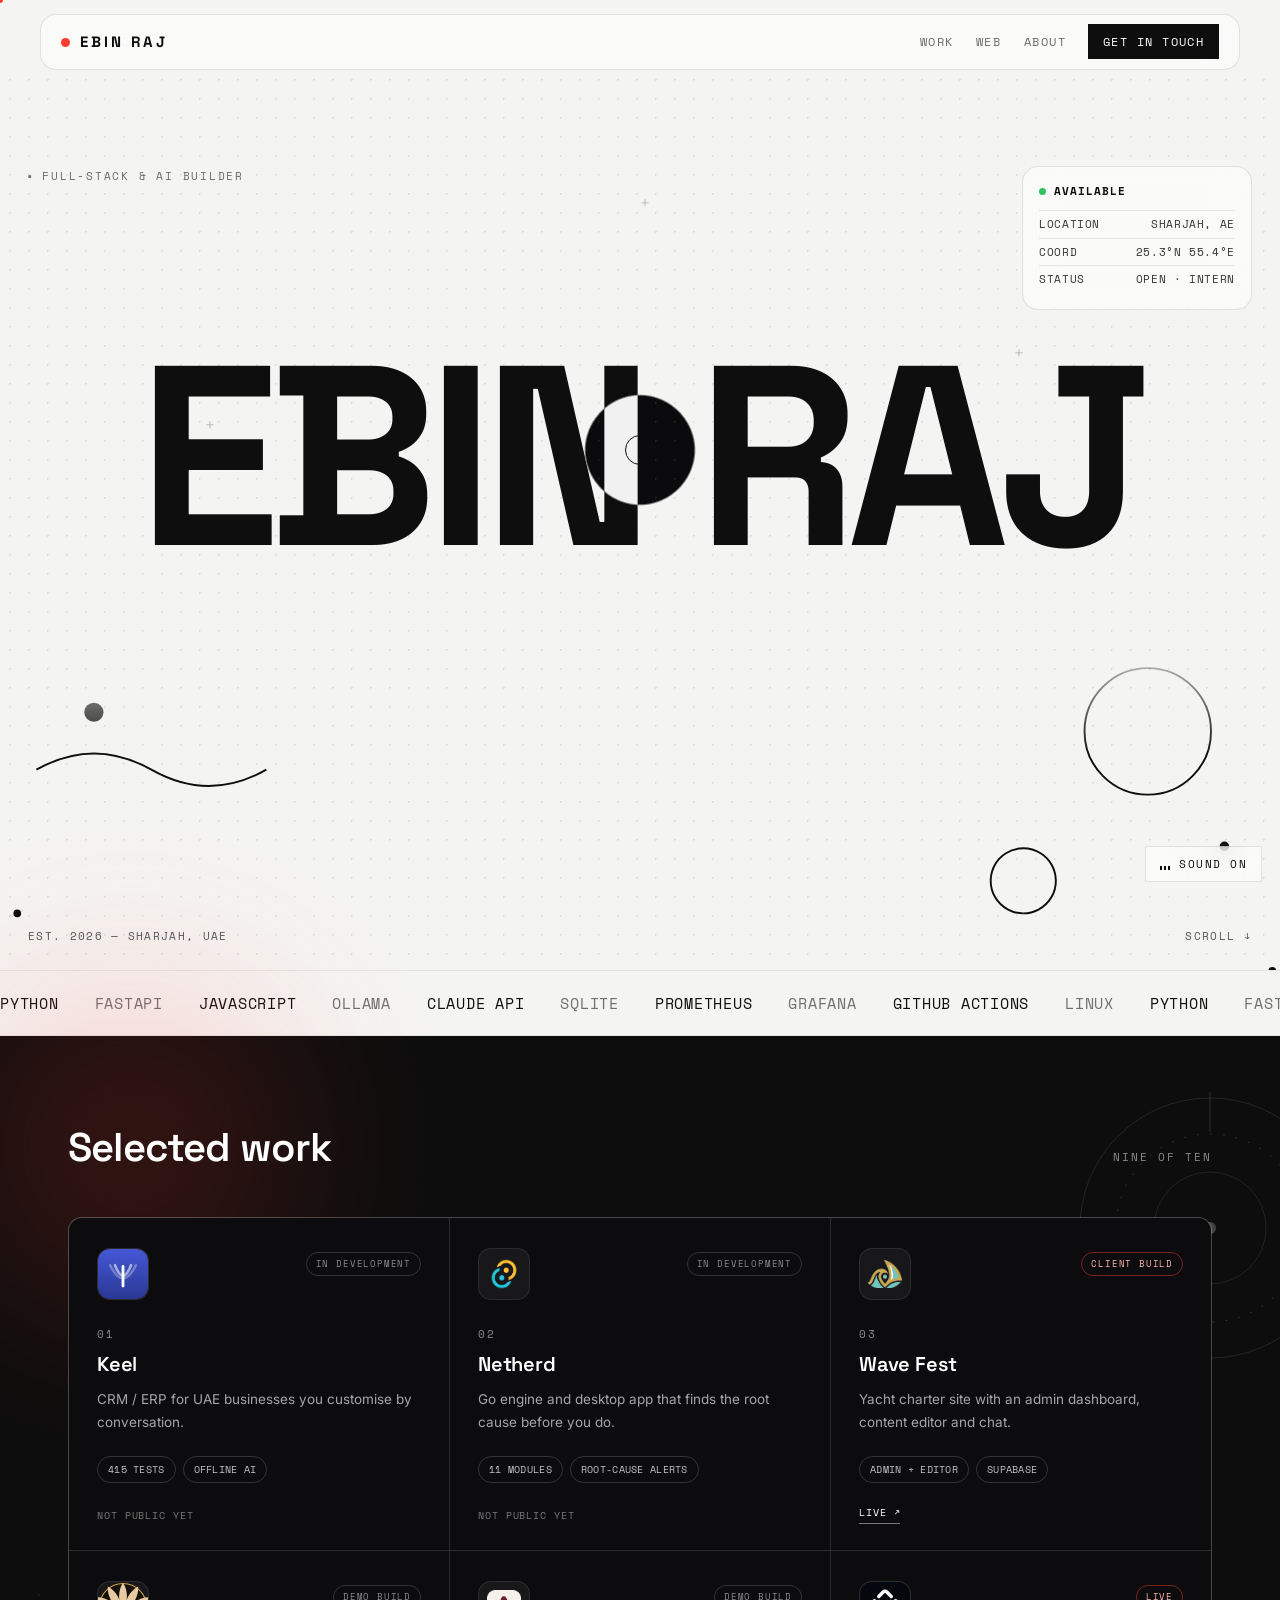
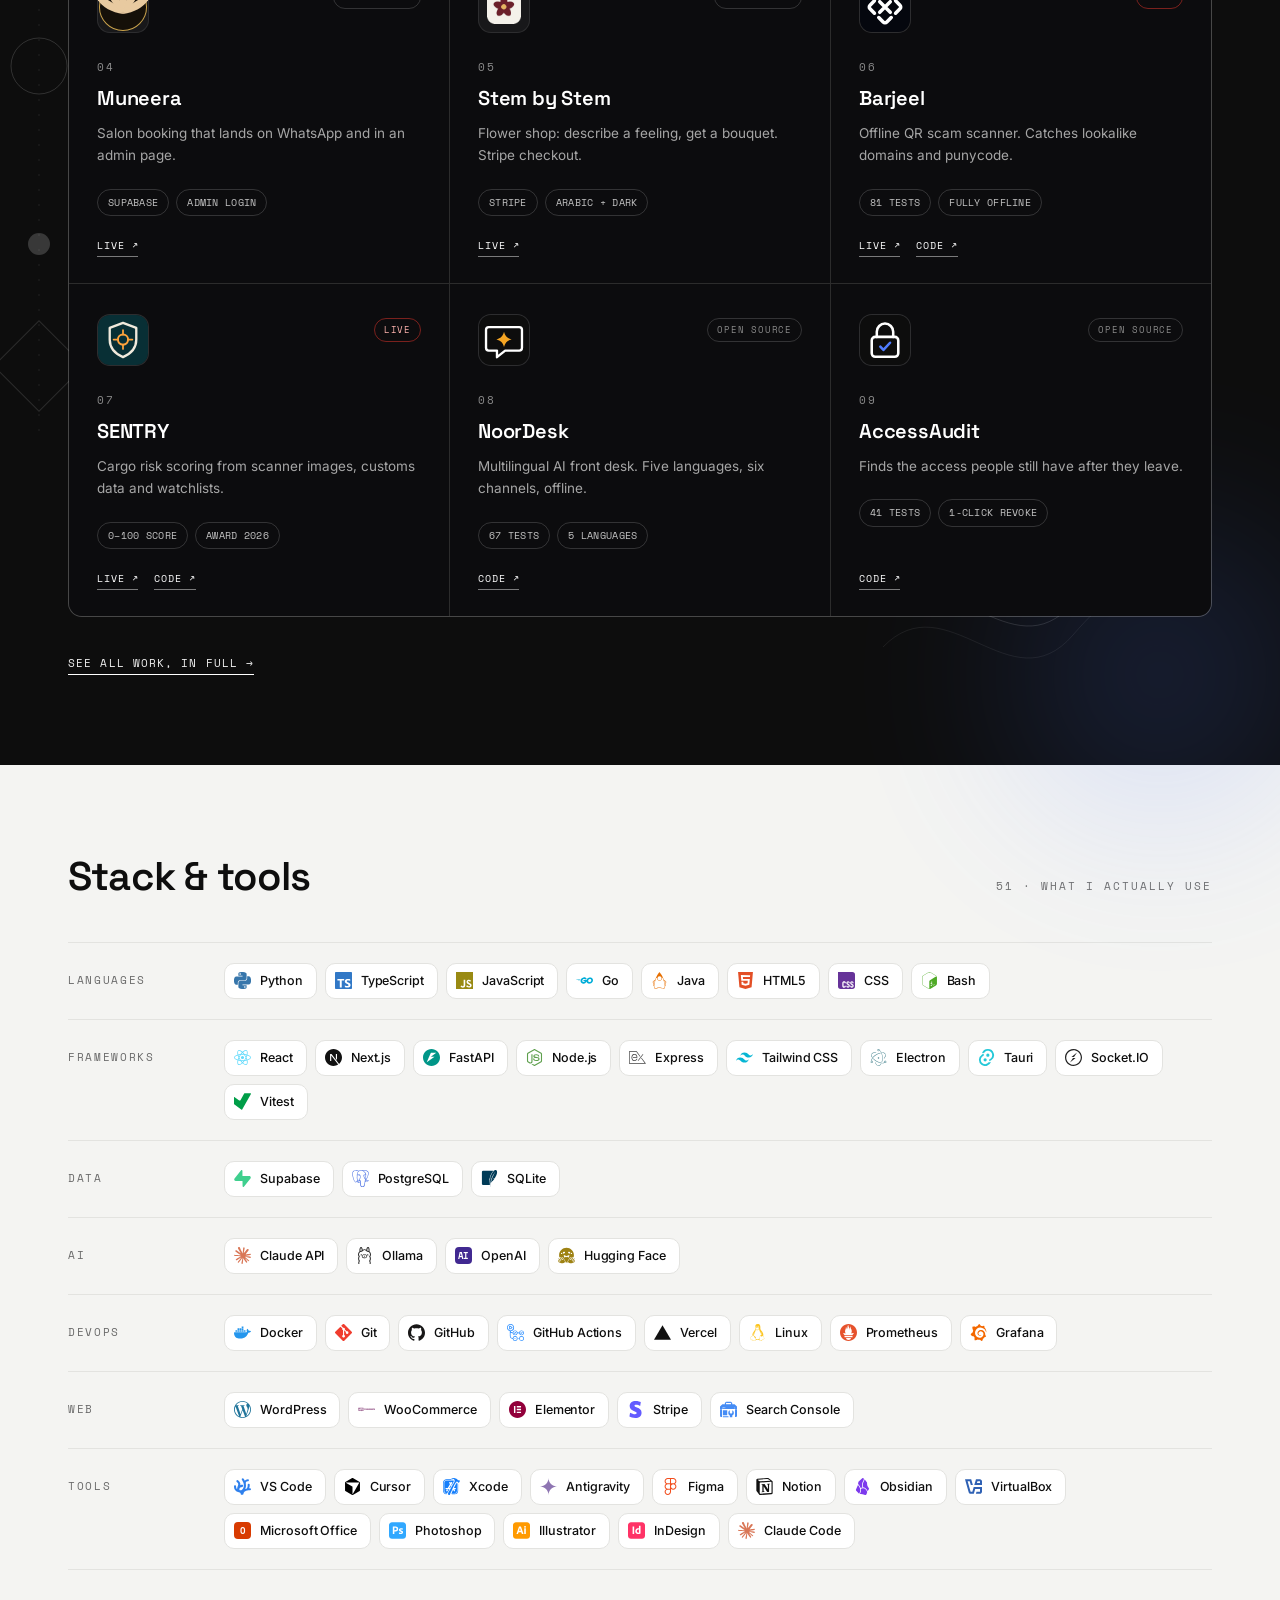
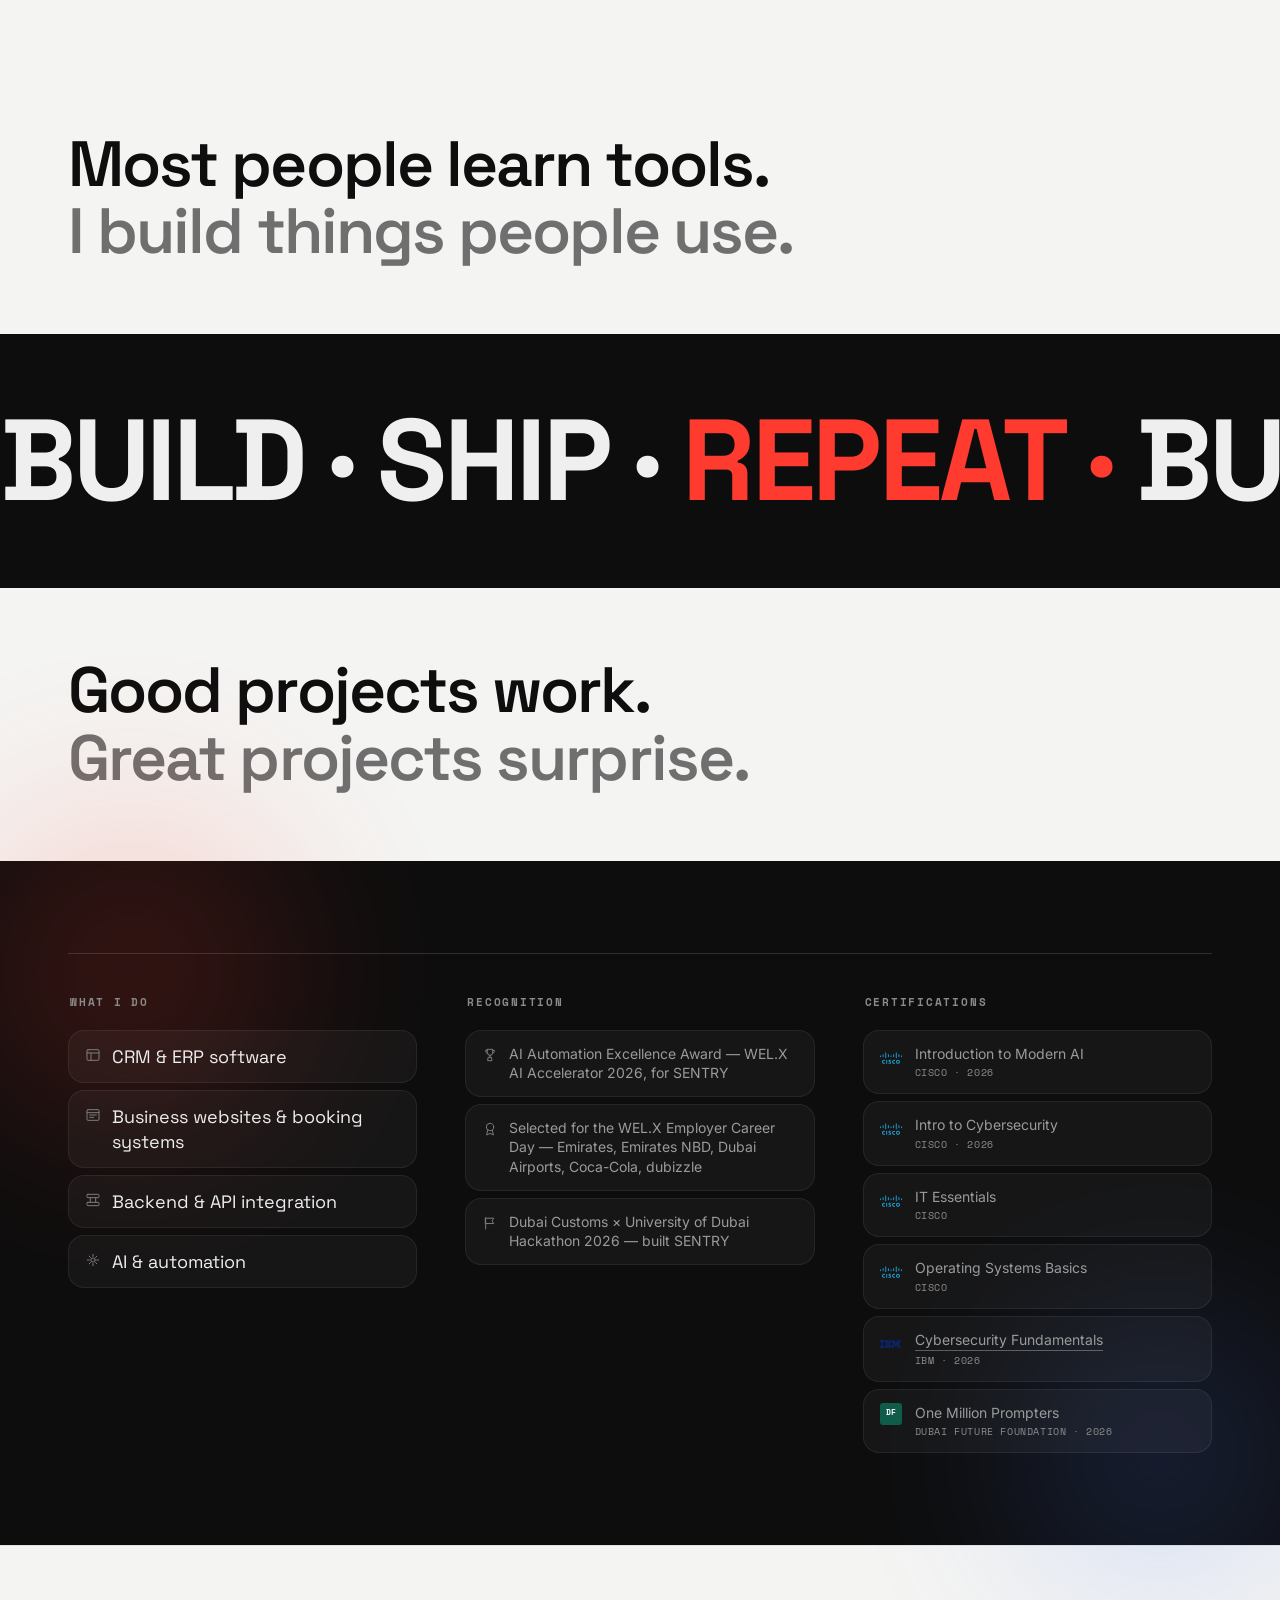
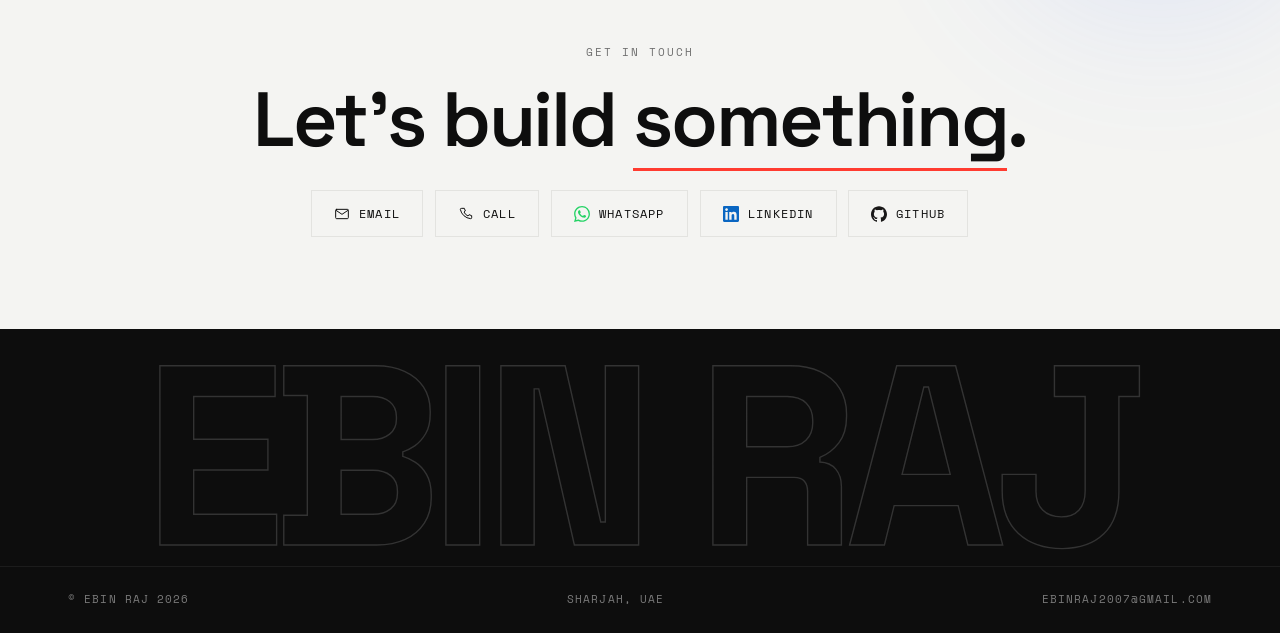
==== commit 76ab765d: "Add a web development page with the sites running inside it Five websites on one page. Three of them" ====
--- a/index.html
+++ b/index.html
@@ -35,6 +35,8 @@
 
 .sk-nav{position:absolute;top:14px;left:0;right:0;height:56px;z-index:6}
 .sk-nav .wrap{height:100%;display:flex;align-items:center;justify-content:space-between}
+@media(max-width:620px){.sk-navr .sk-nlink{display:none}}
+
 .sk-navr{display:flex;align-items:center;gap:22px}
 
 
@@ -133,7 +135,7 @@
 
 <div id="skel">
   <div class="sk-shell" aria-hidden="true">
-    <div class="sk-nav"><div class="wrap"><span class="sk sk-d1" style="width:107px;height:15px"></span><span class="sk-navr"><span class="sk sk-d2" style="width:38px;height:11px"></span><span class="sk sk-d3" style="width:46px;height:11px"></span><span class="sk sk-d4" style="width:132px;height:35px;border-radius:2px"></span></span></div></div>
+    <div class="sk-nav"><div class="wrap"><span class="sk sk-d1" style="width:107px;height:15px"></span><span class="sk-navr"><span class="sk sk-d2 sk-nlink" style="width:38px;height:11px"></span><span class="sk sk-d3 sk-nlink" style="width:33px;height:11px"></span><span class="sk sk-d3 sk-nlink" style="width:46px;height:11px"></span><span class="sk sk-d4" style="width:132px;height:35px;border-radius:2px"></span></span></div></div>
     <div class="sk-hero">
       <div class="htag"><span class="sk sk-d1" style="width:212px;height:12px"></span></div>
       <div class="glass"><div class="h"><span class="sk sk-d1" style="width:88px;height:10px"></span></div><div class="rg"><span class="sk sk-d2" style="width:58px;height:9px"></span><span class="sk sk-d2" style="width:76px;height:9px"></span></div><div class="rg"><span class="sk sk-d3" style="width:58px;height:9px"></span><span class="sk sk-d3" style="width:76px;height:9px"></span></div><div class="rg"><span class="sk sk-d4" style="width:58px;height:9px"></span><span class="sk sk-d4" style="width:76px;height:9px"></span></div></div>
@@ -152,7 +154,7 @@
 
 <nav><div class="wrap in">
   <span class="brand"><i></i> EBIN RAJ</span>
-  <div class="nl"><a href="#work">Work</a><a href="#about">About</a><a class="cta" href="#contact">Get in touch</a></div>
+  <div class="nl"><a href="#work">Work</a><a href="web.html">Web</a><a href="#about">About</a><a class="cta" href="#contact">Get in touch</a></div>
 </div></nav>
 
 <header class="hero">
--- a/site.css
+++ b/site.css
@@ -52,7 +52,7 @@
   @keyframes sc{to{transform:translateX(-50%)}}
 
   .whead{display:flex;justify-content:space-between;align-items:baseline;margin-bottom:8px}
-  .whead h2{font-size:clamp(26px,3.4vw,40px)}
+  .whead h2,.whead h1{font-size:clamp(26px,3.4vw,40px)}
   .pcards{display:flex;flex-direction:column;gap:36px;margin-top:52px}
   .pc{display:flex;border:1px solid var(--line);border-radius:16px;overflow:hidden;background:var(--glass);backdrop-filter:blur(10px);position:relative;transition:transform .3s cubic-bezier(.16,1,.3,1),border-color .3s,box-shadow .3s}
   .pc:hover{transform:translateY(-6px);border-color:#111;box-shadow:0 26px 54px -32px rgba(0,0,0,.4)}
@@ -165,7 +165,7 @@
     .clinks a{padding:12px 16px;font-size:11px}
     .fname div{font-size:clamp(46px,22vw,130px)}
     
-    #snd{right:12px;bottom:calc(12px + env(safe-area-inset-bottom));padding:8px 11px;font-size:10px}
+    #snd{right:12px;bottom:calc(12px + env(safe-area-inset-bottom));padding:0 13px;font-size:10px;min-height:44px}
   }
   @media(max-width:400px){
     .hname{font-size:clamp(48px,18vw,90px)}
@@ -240,7 +240,115 @@
 
 /* ---- touch targets: expand the hit area without moving anything visually ---- */
 @media(max-width:760px),(pointer:coarse){
-  .wgl a,.pacts a,.allback a,.wgall a,.clinks a,nav .nl a,nav a.brand{position:relative}
-  .wgl a::after,.pacts a::after,.allback a::after,.wgall a::after,nav .nl a::after,nav a.brand::after{
+  .wgl a,.pacts a,.allback a,.wgall a,.clinks a,.wd-acts a,.wd-back a,.certs .ctx a,nav .nl a,nav a.brand{position:relative}
+  .wgl a::after,.pacts a::after,.allback a::after,.wgall a::after,.wd-acts a::after,.wd-back a::after,.certs .ctx a::after,nav .nl a::after,nav a.brand::after{
     content:"";position:absolute;left:-6px;right:-6px;top:50%;transform:translateY(-50%);height:44px}
 }
+
+  /* ── WEB DEVELOPMENT PAGE ─────────────────────────── */
+  .wdsec{padding:56px 0 100px;position:relative}
+  .wdintro{max-width:66ch;margin:20px 0 0;color:var(--muted);font-size:15.5px;line-height:1.78}
+  .wdlist{display:flex;flex-direction:column;gap:92px;margin-top:64px}
+  .wd{scroll-margin-top:92px}
+  .wd-info{display:grid;grid-template-columns:minmax(0,.85fr) minmax(0,1.15fr);gap:22px 56px;align-items:start;margin-bottom:26px}
+  .wd-top{display:flex;align-items:center;gap:12px;margin-bottom:12px;flex-wrap:wrap}
+  .wd-i{font-family:'Space Mono';font-size:11px;letter-spacing:.2em;color:var(--faint)}
+  .wd-tag{display:inline-flex;align-items:center;gap:7px;font-family:'Space Mono';font-size:10px;letter-spacing:.13em;text-transform:uppercase;padding:5px 13px;border-radius:999px;background:#fff;border:1px solid var(--line);color:#2a2a2a}
+  .wd-tag::before{content:"";width:6px;height:6px;border-radius:50%;background:#9a9a9a;flex:0 0 6px}
+  .wd-client::before{background:#0a7a35}
+  .wd-demo::before{background:#b5760a}
+  .wd-os::before{background:#2f6bd8}
+  .wd-award::before{background:var(--acc)}
+  .wd-name{font-size:clamp(27px,3.3vw,42px)}
+  .wd-desc{color:var(--muted);font-size:15.5px;line-height:1.78}
+  .wd-chips{display:flex;flex-wrap:wrap;gap:8px;margin-top:16px}
+  .wd-chips span{font-family:'Space Mono';font-size:10.5px;letter-spacing:.06em;color:#4a4a4a;background:rgba(255,255,255,.7);border:1px solid var(--line);border-radius:999px;padding:5px 13px}
+  .wd-acts{display:flex;flex-wrap:wrap;gap:14px 22px;margin-top:22px;font-family:'Space Mono';font-size:11px;letter-spacing:.1em;text-transform:uppercase}
+  .wd-acts a{border-bottom:1px solid var(--text);padding-bottom:2px}
+
+  .wd-stage{border-radius:20px;overflow:hidden;background:#101014;box-shadow:0 34px 66px -44px rgba(0,0,0,.55),0 0 0 1px rgba(0,0,0,.07)}
+  .wd-bar{display:flex;align-items:center;gap:14px;padding:0 15px;height:48px;background:#17171c;border-bottom:1px solid #26262d}
+  .wd-dots{display:flex;gap:6px;flex:0 0 auto}
+  .wd-dots i{width:10px;height:10px;border-radius:50%;background:#35353d}
+  .wd-addr{font-family:'Space Mono';font-size:11px;color:#bcbcc4;background:#0d0d11;border-radius:999px;padding:6px 15px;flex:1 1 auto;min-width:0;overflow:hidden;text-overflow:ellipsis;white-space:nowrap}
+  .wd-ctl{display:flex;gap:6px;flex:0 0 auto}
+  .wd-ctl button{font-family:'Space Mono';font-size:10px;letter-spacing:.1em;text-transform:uppercase;color:#aeaeb8;background:transparent;border:1px solid #34343d;border-radius:999px;padding:6px 12px;cursor:pointer;transition:color .2s,border-color .2s,background .2s}
+  .wd-ctl button:hover{color:#fff;border-color:#5c5c68}
+  .wd-ctl button.on{color:#111;background:#f0f0f2;border-color:#f0f0f2}
+  .wd-ctl button:focus-visible{outline:2px solid var(--acc);outline-offset:2px}
+  .wd-still{font-family:'Space Mono';font-size:10px;letter-spacing:.12em;text-transform:uppercase;color:#9c9ca6;border:1px solid #34343d;border-radius:999px;padding:6px 12px;white-space:nowrap}
+  .wd-live-dot{display:none;align-items:center;gap:7px;font-family:'Space Mono';font-size:10px;letter-spacing:.12em;text-transform:uppercase;color:#7fe0a0;flex:0 0 auto}
+  .wd-live-dot i{width:7px;height:7px;border-radius:50%;background:#3ddb7c;animation:wdp 2s ease-in-out infinite}
+  @keyframes wdp{50%{opacity:.35}}
+  .wd-stage.wd-on .wd-live-dot{display:flex}
+
+  .wd-view{position:relative;height:660px;background:#f6f6f4;display:flex;justify-content:center;overflow:hidden}
+  .wd-hold{position:absolute;inset:0}
+  .wd-pic{display:block;position:absolute;inset:0}
+  .wd-poster{position:absolute;inset:0;width:100%;height:100%;object-fit:cover;object-position:top center}
+  .wd-cta{position:absolute;inset:0;display:flex;flex-direction:column;align-items:center;justify-content:center;gap:16px;background:linear-gradient(180deg,rgba(8,8,10,.2),rgba(8,8,10,.5));transition:opacity .4s ease}
+  .wd-launch{background:#fff;color:#101014;border:0;border-radius:999px;padding:16px 32px;font-family:'Space Mono';font-size:12px;letter-spacing:.13em;text-transform:uppercase;cursor:pointer;box-shadow:0 20px 44px -20px rgba(0,0,0,.7);transition:transform .35s cubic-bezier(.16,1,.3,1)}
+  .wd-launch:hover{transform:scale(1.045)}
+  .wd-launch:focus-visible{outline:2px solid #fff;outline-offset:3px}
+  .wd-hint{font-family:'Space Mono';font-size:11px;letter-spacing:.05em;color:#ececee;background:rgba(8,8,10,.74);border-radius:999px;padding:7px 15px}
+  .wd-stage.wd-on .wd-hold{opacity:0;pointer-events:none;visibility:hidden;transition:opacity .45s ease,visibility .45s}
+
+  .wd-fit{position:relative;overflow:hidden;background:#fff;flex:0 0 auto}
+  .wd-if{border:0;display:block;background:#fff;transform-origin:top left}
+  .wd-load{position:absolute;inset:0;background:#eeeeec;overflow:hidden;z-index:2;transition:opacity .4s ease}
+  .wd-load::after{content:"";position:absolute;inset:0;transform:translateX(-100%);background:linear-gradient(90deg,rgba(255,255,255,0) 0,rgba(255,255,255,.9) 50%,rgba(255,255,255,0) 100%);animation:wdwave 2.4s cubic-bezier(.45,0,.25,1) infinite}
+  @keyframes wdwave{from{transform:translateX(-100%)}to{transform:translateX(100%)}}
+  .wd-stage.wd-ready .wd-load{opacity:0;pointer-events:none}
+  .wd-fail{position:absolute;inset:0;display:none;flex-direction:column;align-items:center;justify-content:center;gap:14px;z-index:3;background:#17171c;padding:0 28px;text-align:center}
+  .wd-stage.wd-broke .wd-fail{display:flex}
+  .wd-fail p{font-family:'Space Mono';font-size:12px;line-height:1.8;color:#c6c6ce;max-width:44ch}
+  .wd-fail a{font-family:'Space Mono';font-size:11px;letter-spacing:.12em;text-transform:uppercase;color:#101014;background:#f0f0f2;border-radius:999px;padding:11px 22px}
+
+  .wd-scroll{display:block;overflow-y:auto;overscroll-behavior:contain;background:var(--gut,#fff);scrollbar-width:thin}
+  /* the capture keeps scrolling past the fold — say so */
+  .wd-stage[data-mode="shot"]{position:relative}
+  .wd-stage[data-mode="shot"]::after{content:"";position:absolute;left:0;right:0;bottom:0;height:70px;pointer-events:none;background:linear-gradient(180deg,rgba(6,6,8,0),rgba(6,6,8,.3))}
+  .wd-shot{display:block;width:100%;max-width:900px;margin:0 auto}
+  .wd-cap{display:block;margin-top:16px;font-family:'Space Mono';font-size:11.5px;line-height:1.8;color:var(--muted);max-width:74ch}
+  .wd-cap b{color:var(--text);font-weight:400}
+  .wd-cap code{font-size:11px;background:rgba(0,0,0,.055);border-radius:5px;padding:2px 6px;color:#3a3a3a}
+  .wd-foot{margin-top:82px;padding-top:26px;border-top:1px solid var(--line);max-width:70ch;color:var(--muted);font-size:14.5px;line-height:1.8}
+  .wd-back{margin-top:46px;font-family:'Space Mono';font-size:11px;letter-spacing:.08em;text-transform:uppercase}
+  .wd-back a{border-bottom:1px solid var(--text);padding-bottom:2px}
+
+  @media(max-width:900px){
+    /* one column: flatten the two wrappers so the links can sit after the
+       description instead of interrupting it */
+    .wd-info{display:flex;flex-direction:column;gap:0}
+    .wd-info>div{display:contents}
+    .wd-top{order:1}.wd-name{order:2}.wd-desc{order:3;margin-top:14px}
+    .wd-chips{order:4}.wd-acts{order:5}
+    .wdlist{gap:68px}
+    .wd-view{height:520px}
+    .wd-addr{font-size:10px;padding:5px 11px}
+    .wd-ctl button{padding:5px 9px}
+  }
+  @media(max-width:620px){
+    .wdsec{padding:40px 0 76px}
+    .wd-view{height:470px}
+    .wd-bar{gap:9px;padding:0 11px}
+    .wd-dots{display:none}
+    .wd-acts{gap:16px}
+  }
+  @media(prefers-reduced-motion:reduce){
+    .wd-load::after,.wd-live-dot i{animation:none}
+    .wd-launch:hover{transform:none}
+  }
+
+  /* web page: real 44px controls on touch */
+  @media(max-width:760px),(pointer:coarse){
+    .wd-bar{height:62px}
+    .wd-ctl button{min-height:44px;padding:0 13px;display:inline-flex;align-items:center}
+  }
+  @media(max-width:620px){
+    .wd-bar{height:auto;flex-wrap:wrap;padding:10px 11px;gap:8px}
+    .wd-addr{flex:1 1 100%;order:1}
+    .wd-live-dot{order:1;flex:0 0 auto}
+    .wd-ctl{order:2;flex:1 1 100%;gap:7px}
+    .wd-ctl button{flex:1 1 0;justify-content:center;padding:0 6px}
+  }
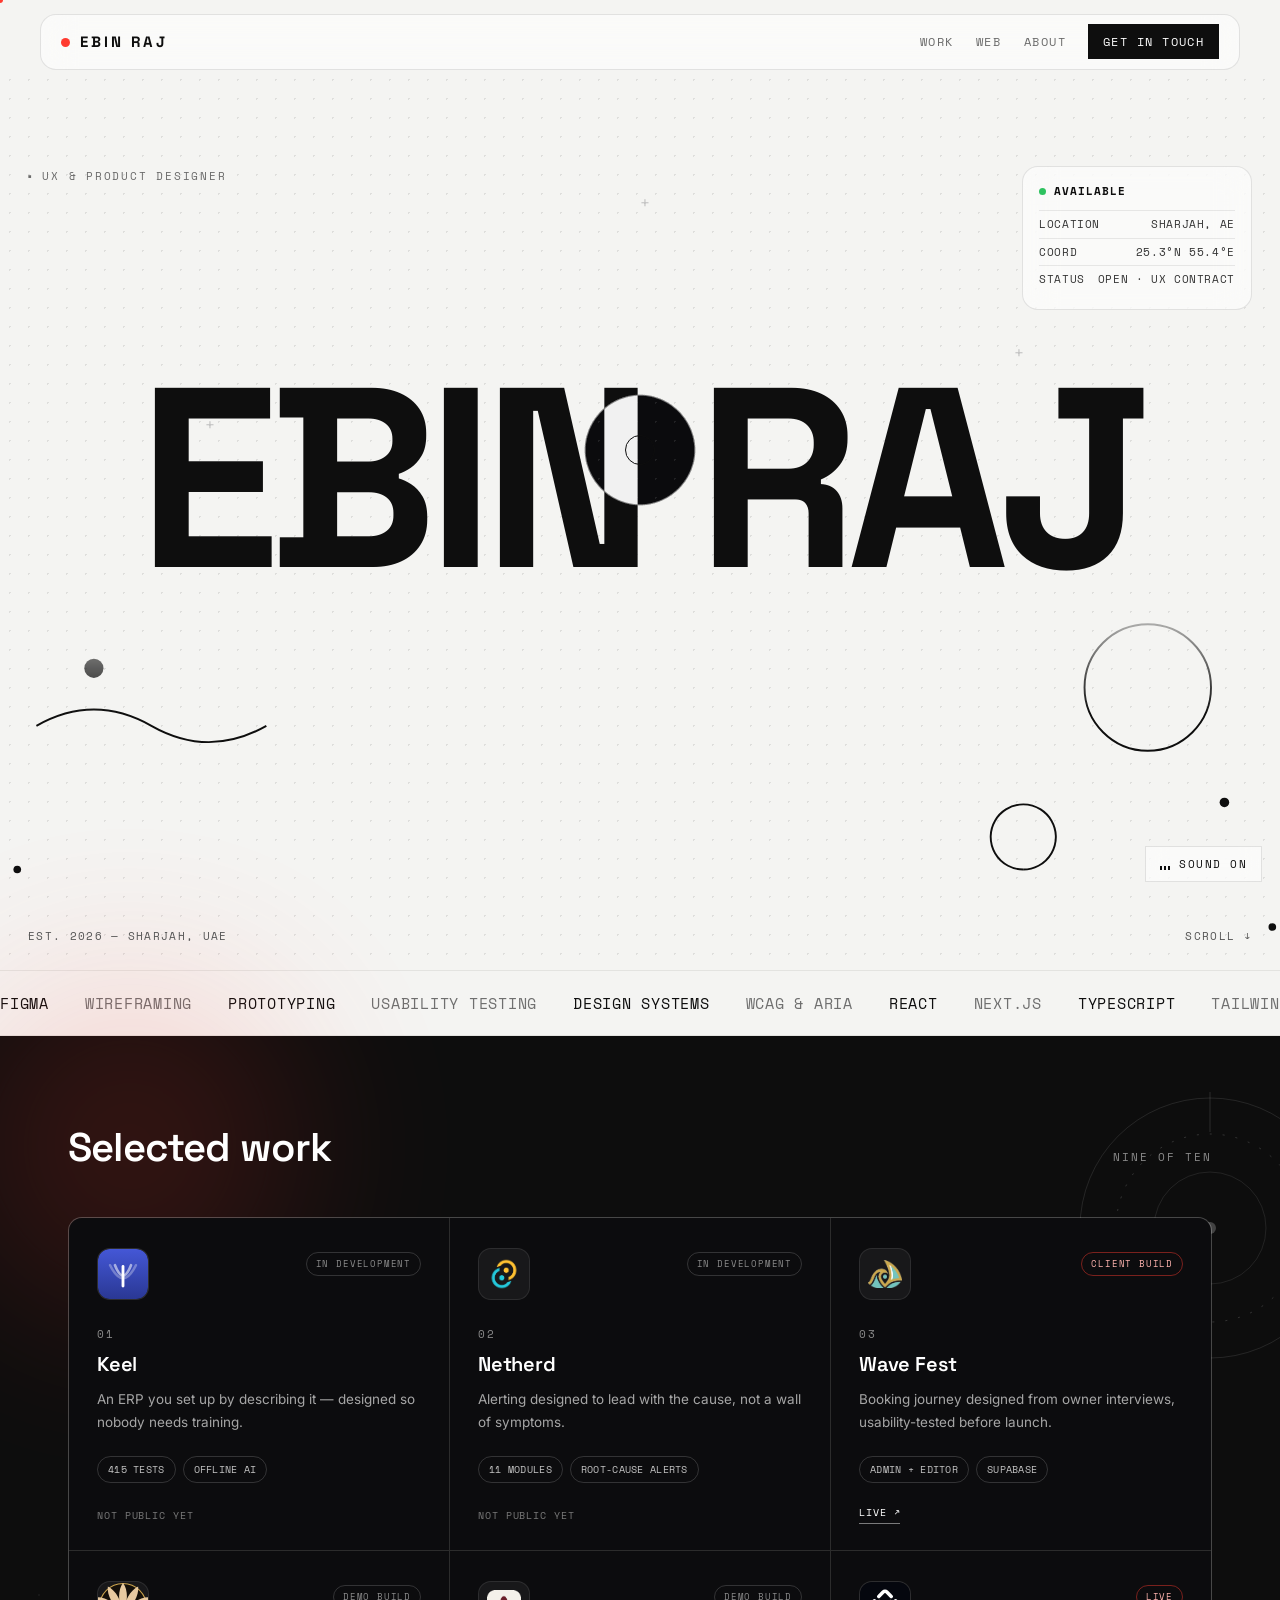
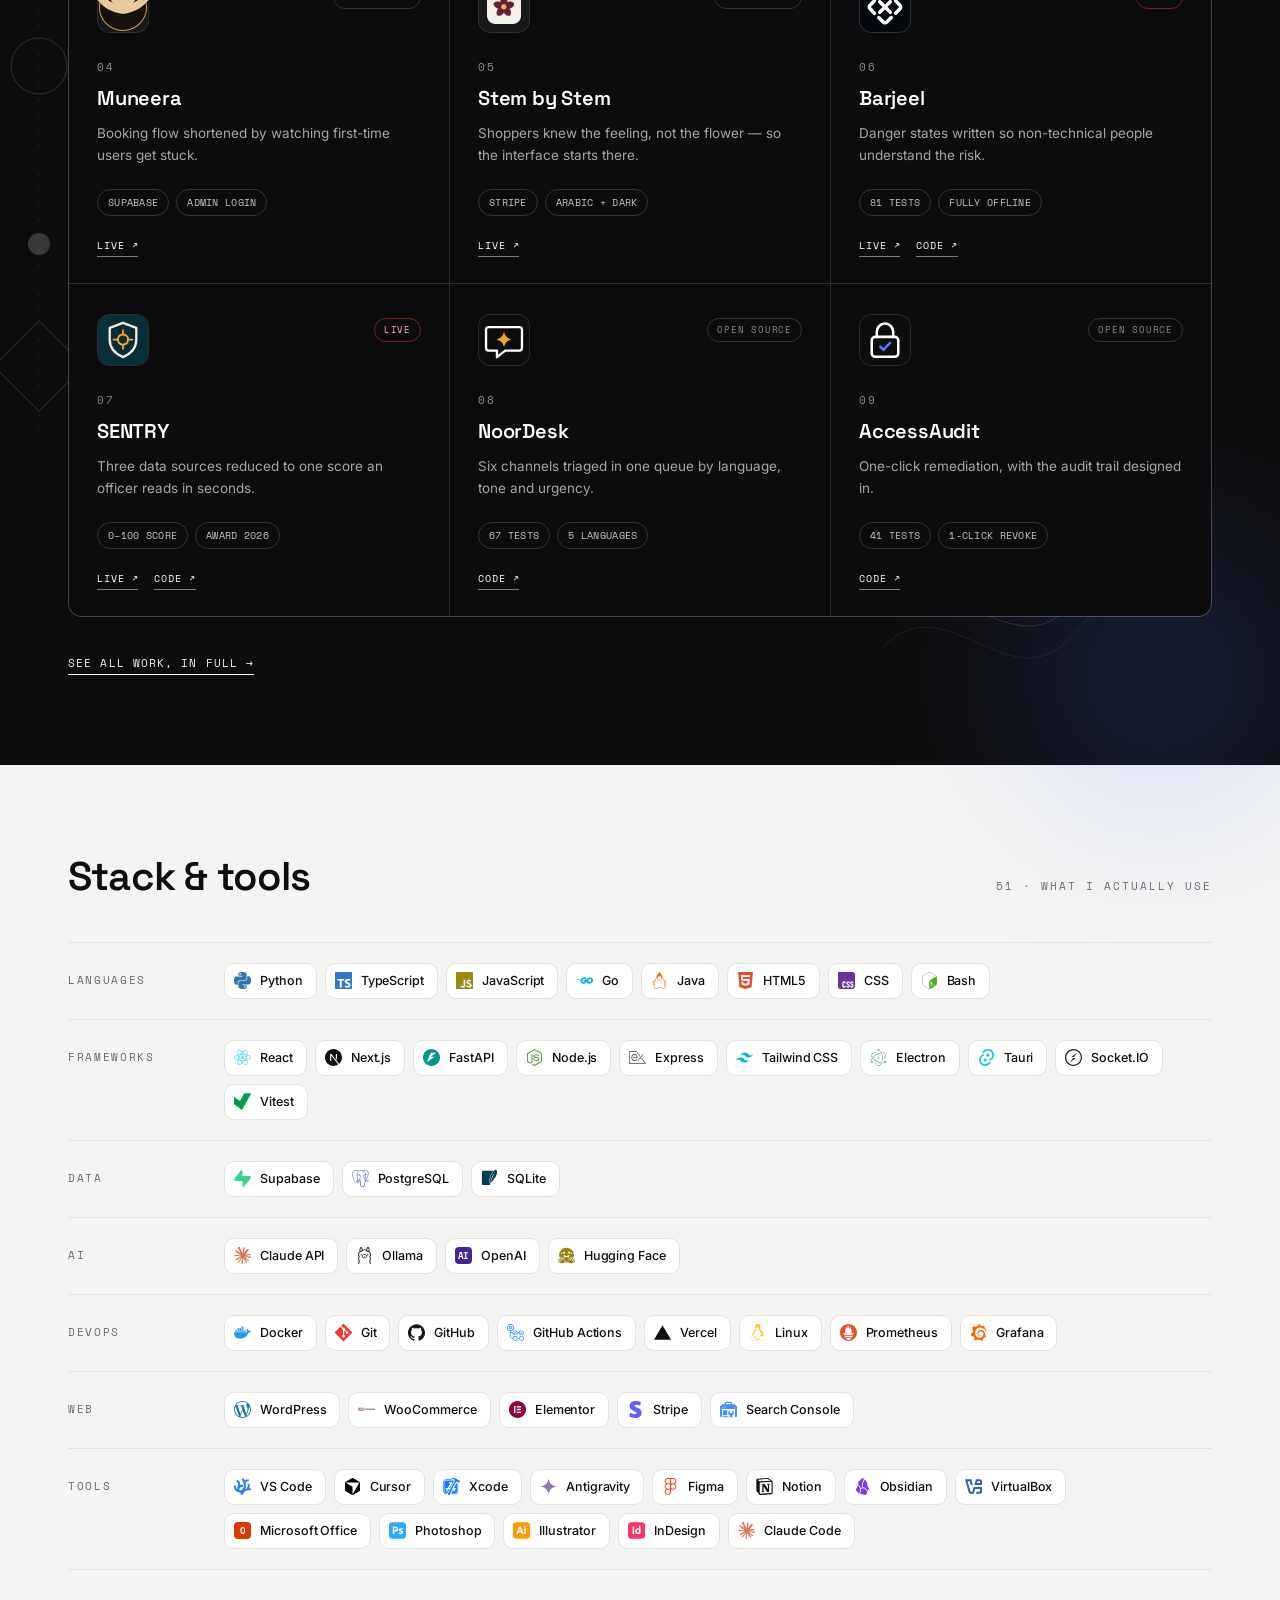
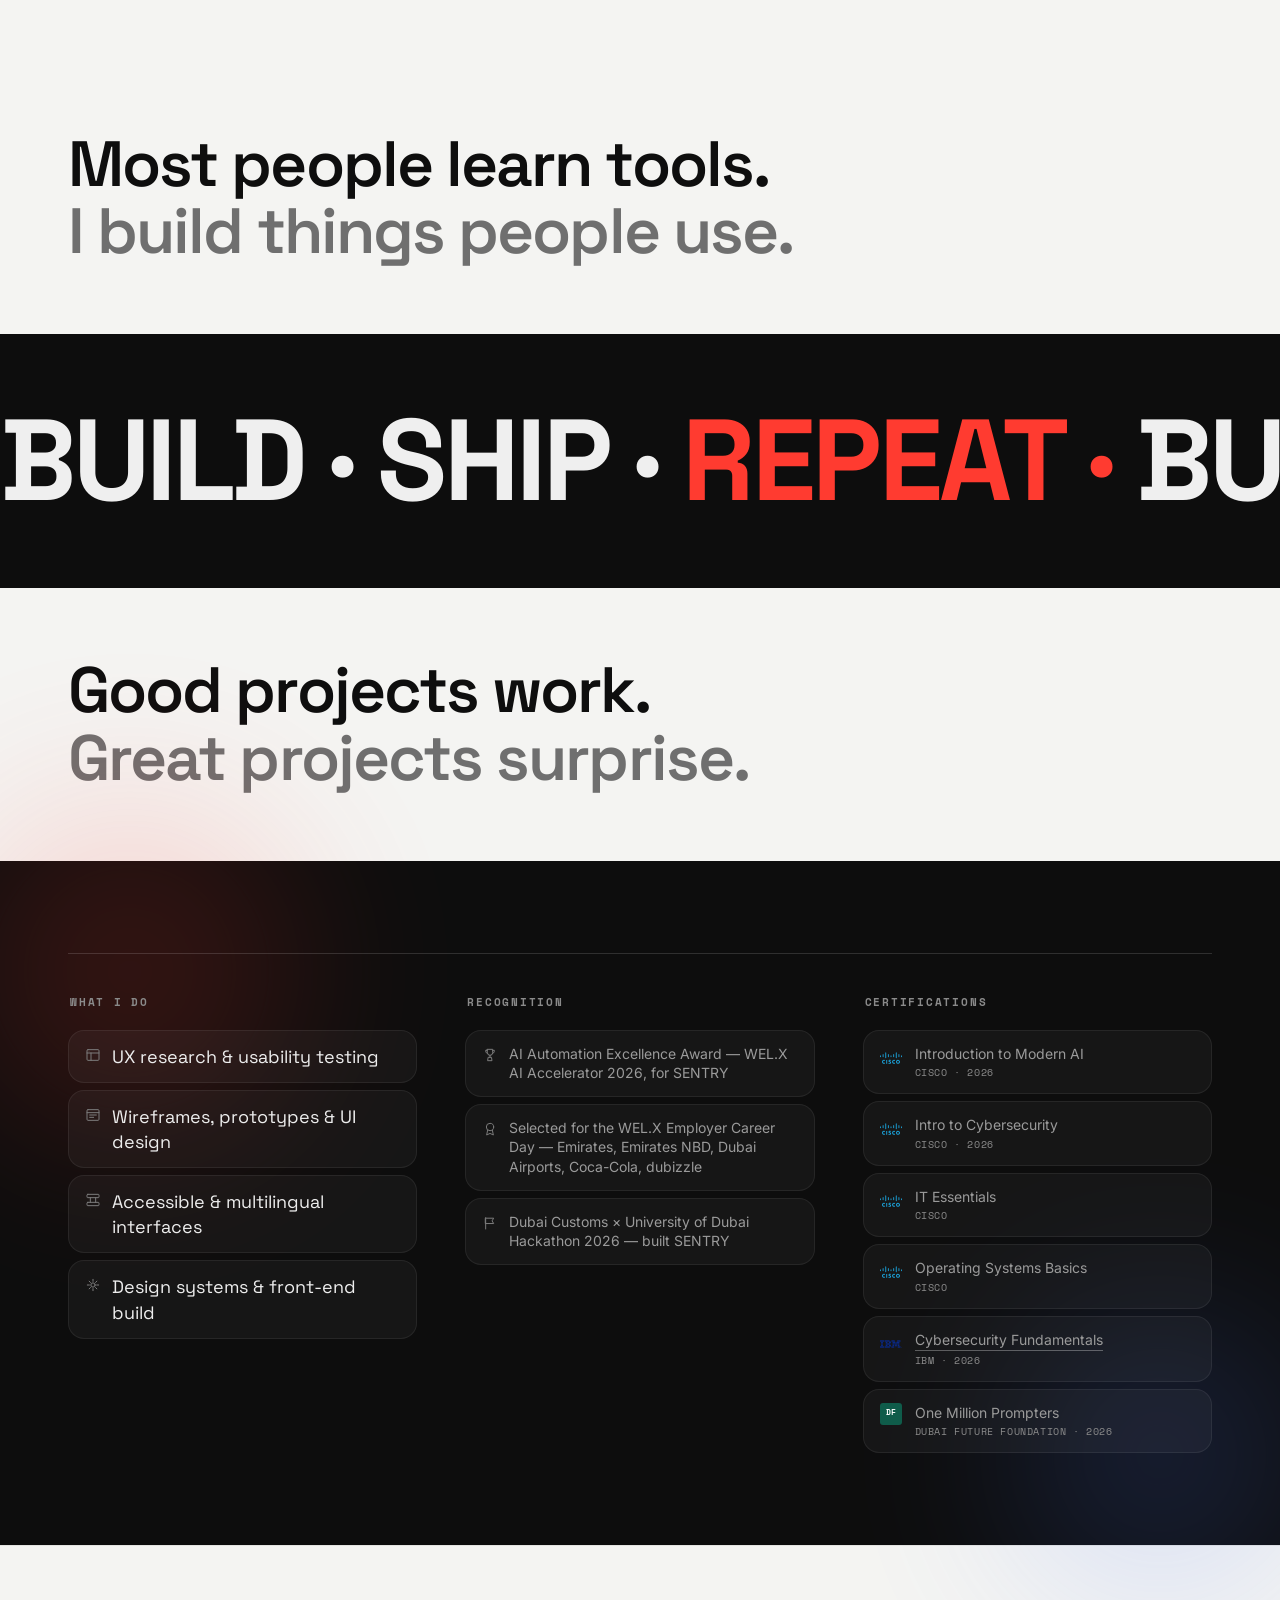
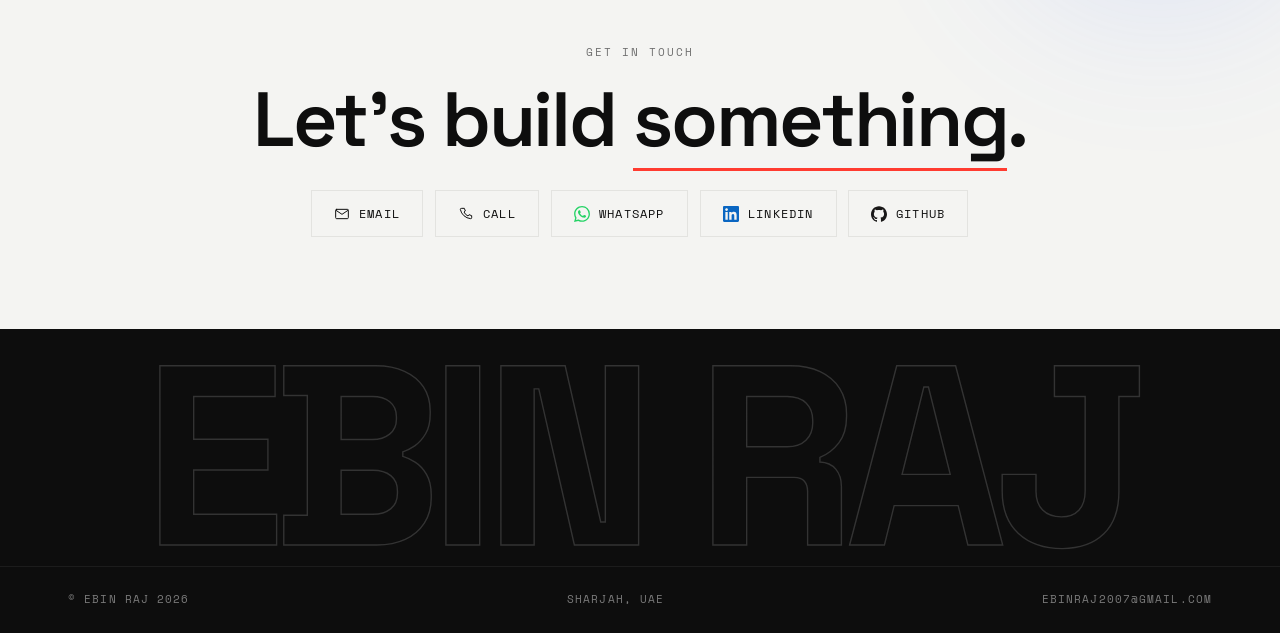
==== commit c65d1893: "Reposition portfolio as UX & Product Designer The CV now applies for UX Designer roles, but the port" ====
--- a/index.html
+++ b/index.html
@@ -5,8 +5,8 @@
 <meta name="viewport" content="width=device-width, initial-scale=1.0, viewport-fit=cover" />
 <meta name="apple-mobile-web-app-capable" content="yes" />
 <meta name="theme-color" content="#f4f4f2" />
-<title>Ebin Raj — Full-Stack & AI Builder</title>
-<meta name="description" content="Ebin Raj — I build CRM and ERP software, business websites and AI tools that actually run, and I ship them. Sharjah, UAE." />
+<title>Ebin Raj — UX &amp; Product Designer</title>
+<meta name="description" content="Ebin Raj — UX and product designer in Sharjah, UAE. I research, design and ship end-to-end interfaces: user flows, wireframes, prototypes and accessible, multilingual UI — then build them." />
 <link rel="icon" href="favicon.ico" sizes="any" />
 <link rel="icon" type="image/svg+xml" href="logo.svg" />
 <link rel="icon" type="image/png" sizes="32x32" href="favicon-32x32.png" />
@@ -160,12 +160,12 @@
 <header class="hero">
   <div class="dots"></div>
   <span class="cx" aria-hidden="true" style="top:120px;left:50%">+</span><span class="cx" aria-hidden="true" style="top:38%;left:16%">+</span><span class="cx" aria-hidden="true" style="top:30%;right:20%">+</span>
-  <div class="htag">▪ Full-Stack &amp; AI Builder</div>
+  <div class="htag">▪ UX &amp; Product Designer</div>
   <div class="glass">
     <div class="h"><i></i> AVAILABLE</div>
     <div class="rg"><span>LOCATION</span><span>SHARJAH, AE</span></div>
     <div class="rg"><span>COORD</span><span>25.3°N 55.4°E</span></div>
-    <div class="rg"><span>STATUS</span><span>OPEN · INTERN</span></div>
+    <div class="rg"><span>STATUS</span><span>OPEN · UX CONTRACT</span></div>
   </div>
   <div class="hname" id="hname">EBIN RAJ</div>
   <div class="mtn" id="mtn">
@@ -186,8 +186,8 @@
 </header>
 
 <div class="marq"><div class="t">
-  <span><b>Python</b></span><span>FastAPI</span><span><b>JavaScript</b></span><span>Ollama</span><span><b>Claude API</b></span><span>SQLite</span><span><b>Prometheus</b></span><span>Grafana</span><span><b>GitHub Actions</b></span><span>Linux</span>
-  <span><b>Python</b></span><span>FastAPI</span><span><b>JavaScript</b></span><span>Ollama</span><span><b>Claude API</b></span><span>SQLite</span><span><b>Prometheus</b></span><span>Grafana</span><span><b>GitHub Actions</b></span><span>Linux</span>
+  <span><b>Figma</b></span><span>Wireframing</span><span><b>Prototyping</b></span><span>Usability testing</span><span><b>Design systems</b></span><span>WCAG &amp; ARIA</span><span><b>React</b></span><span>Next.js</span><span><b>TypeScript</b></span><span>Tailwind CSS</span>
+  <span><b>Figma</b></span><span>Wireframing</span><span><b>Prototyping</b></span><span>Usability testing</span><span><b>Design systems</b></span><span>WCAG &amp; ARIA</span><span><b>React</b></span><span>Next.js</span><span><b>TypeScript</b></span><span>Tailwind CSS</span>
 </div></div>
 
 <section class="work sec inv" id="work">
@@ -200,15 +200,15 @@
   <div class="wrap">
   <div class="whead rv"><h2>Selected work</h2><span class="lbl">Nine of ten</span></div>
   <div class="wgrid">
-    <article class="wgt rv"><div class="wgtop"><span class="wgmk"><img class="wgmk-i" src="img/proj/keel.svg" alt="" width="52" height="52" decoding="async" loading="lazy"></span><span class="wgs wgs-private">In development</span></div><span class="wgi">01</span><h3 class="wgn">Keel</h3><p class="wgd">CRM / ERP for UAE businesses you customise by conversation.</p><div class="wgc"><span>415 tests</span><span>Offline AI</span></div><div class="wgl wgl-none"><span>Not public yet</span></div></article>
-    <article class="wgt rv"><div class="wgtop"><span class="wgmk"><img class="wgmk-i pad" src="img/proj/netherd.png" alt="" width="52" height="52" decoding="async" loading="lazy"></span><span class="wgs wgs-private">In development</span></div><span class="wgi">02</span><h3 class="wgn">Netherd</h3><p class="wgd">Go engine and desktop app that finds the root cause before you do.</p><div class="wgc"><span>11 modules</span><span>Root-cause alerts</span></div><div class="wgl wgl-none"><span>Not public yet</span></div></article>
-    <article class="wgt rv"><div class="wgtop"><span class="wgmk"><img class="wgmk-i pad" src="img/proj/wavefest.png" alt="" width="52" height="52" decoding="async" loading="lazy"></span><span class="wgs wgs-client">Client build</span></div><span class="wgi">03</span><h3 class="wgn">Wave Fest</h3><p class="wgd">Yacht charter site with an admin dashboard, content editor and chat.</p><div class="wgc"><span>Admin + editor</span><span>Supabase</span></div><div class="wgl"><a href="https://wavefest.vercel.app" target="_blank" rel="noopener">Live ↗</a></div></article>
-    <article class="wgt rv"><div class="wgtop"><span class="wgmk"><img class="wgmk-i" src="img/proj/muneera.svg" alt="" width="52" height="52" decoding="async" loading="lazy"></span><span class="wgs wgs-demo">Demo build</span></div><span class="wgi">04</span><h3 class="wgn">Muneera</h3><p class="wgd">Salon booking that lands on WhatsApp and in an admin page.</p><div class="wgc"><span>Supabase</span><span>Admin login</span></div><div class="wgl"><a href="https://muneera-beauty-center.vercel.app" target="_blank" rel="noopener">Live ↗</a></div></article>
-    <article class="wgt rv"><div class="wgtop"><span class="wgmk"><img class="wgmk-i pad" src="img/proj/stem.png" alt="" width="52" height="52" decoding="async" loading="lazy"></span><span class="wgs wgs-demo">Demo build</span></div><span class="wgi">05</span><h3 class="wgn">Stem by Stem</h3><p class="wgd">Flower shop: describe a feeling, get a bouquet. Stripe checkout.</p><div class="wgc"><span>Stripe</span><span>Arabic + dark</span></div><div class="wgl"><a href="https://stem-by-stem.vercel.app" target="_blank" rel="noopener">Live ↗</a></div></article>
-    <article class="wgt rv"><div class="wgtop"><span class="wgmk"><img class="wgmk-i" src="img/proj/barjeel.svg" alt="" width="52" height="52" decoding="async" loading="lazy"></span><span class="wgs wgs-live">Live</span></div><span class="wgi">06</span><h3 class="wgn">Barjeel</h3><p class="wgd">Offline QR scam scanner. Catches lookalike domains and punycode.</p><div class="wgc"><span>81 tests</span><span>Fully offline</span></div><div class="wgl"><a href="https://ebinraj2007-cmd.github.io/barjeel/" target="_blank" rel="noopener">Live ↗</a><a href="https://github.com/ebinraj2007-cmd/barjeel" target="_blank" rel="noopener">Code ↗</a></div></article>
-    <article class="wgt rv"><div class="wgtop"><span class="wgmk"><img class="wgmk-i" src="img/proj/sentry.svg" alt="" width="52" height="52" decoding="async" loading="lazy"></span><span class="wgs wgs-live">Live</span></div><span class="wgi">07</span><h3 class="wgn">SENTRY</h3><p class="wgd">Cargo risk scoring from scanner images, customs data and watchlists.</p><div class="wgc"><span>0–100 score</span><span>Award 2026</span></div><div class="wgl"><a href="https://ebinraj2007-cmd.github.io/sentry/" target="_blank" rel="noopener">Live ↗</a><a href="https://github.com/ebinraj2007-cmd/sentry" target="_blank" rel="noopener">Code ↗</a></div></article>
-    <article class="wgt rv"><div class="wgtop"><span class="wgmk"><img class="wgmk-i" src="img/proj/noordesk.svg" alt="" width="52" height="52" decoding="async" loading="lazy"></span><span class="wgs wgs-code">Open source</span></div><span class="wgi">08</span><h3 class="wgn">NoorDesk</h3><p class="wgd">Multilingual AI front desk. Five languages, six channels, offline.</p><div class="wgc"><span>67 tests</span><span>5 languages</span></div><div class="wgl"><a href="https://github.com/ebinraj2007-cmd/noordesk" target="_blank" rel="noopener">Code ↗</a></div></article>
-    <article class="wgt rv"><div class="wgtop"><span class="wgmk"><img class="wgmk-i" src="img/proj/accessaudit.svg" alt="" width="52" height="52" decoding="async" loading="lazy"></span><span class="wgs wgs-code">Open source</span></div><span class="wgi">09</span><h3 class="wgn">AccessAudit</h3><p class="wgd">Finds the access people still have after they leave.</p><div class="wgc"><span>41 tests</span><span>1-click revoke</span></div><div class="wgl"><a href="https://github.com/ebinraj2007-cmd/accessaudit" target="_blank" rel="noopener">Code ↗</a></div></article>
+    <article class="wgt rv"><div class="wgtop"><span class="wgmk"><img class="wgmk-i" src="img/proj/keel.svg" alt="" width="52" height="52" decoding="async" loading="lazy"></span><span class="wgs wgs-private">In development</span></div><span class="wgi">01</span><h3 class="wgn">Keel</h3><p class="wgd">An ERP you set up by describing it — designed so nobody needs training.</p><div class="wgc"><span>415 tests</span><span>Offline AI</span></div><div class="wgl wgl-none"><span>Not public yet</span></div></article>
+    <article class="wgt rv"><div class="wgtop"><span class="wgmk"><img class="wgmk-i pad" src="img/proj/netherd.png" alt="" width="52" height="52" decoding="async" loading="lazy"></span><span class="wgs wgs-private">In development</span></div><span class="wgi">02</span><h3 class="wgn">Netherd</h3><p class="wgd">Alerting designed to lead with the cause, not a wall of symptoms.</p><div class="wgc"><span>11 modules</span><span>Root-cause alerts</span></div><div class="wgl wgl-none"><span>Not public yet</span></div></article>
+    <article class="wgt rv"><div class="wgtop"><span class="wgmk"><img class="wgmk-i pad" src="img/proj/wavefest.png" alt="" width="52" height="52" decoding="async" loading="lazy"></span><span class="wgs wgs-client">Client build</span></div><span class="wgi">03</span><h3 class="wgn">Wave Fest</h3><p class="wgd">Booking journey designed from owner interviews, usability-tested before launch.</p><div class="wgc"><span>Admin + editor</span><span>Supabase</span></div><div class="wgl"><a href="https://wavefest.vercel.app" target="_blank" rel="noopener">Live ↗</a></div></article>
+    <article class="wgt rv"><div class="wgtop"><span class="wgmk"><img class="wgmk-i" src="img/proj/muneera.svg" alt="" width="52" height="52" decoding="async" loading="lazy"></span><span class="wgs wgs-demo">Demo build</span></div><span class="wgi">04</span><h3 class="wgn">Muneera</h3><p class="wgd">Booking flow shortened by watching first-time users get stuck.</p><div class="wgc"><span>Supabase</span><span>Admin login</span></div><div class="wgl"><a href="https://muneera-beauty-center.vercel.app" target="_blank" rel="noopener">Live ↗</a></div></article>
+    <article class="wgt rv"><div class="wgtop"><span class="wgmk"><img class="wgmk-i pad" src="img/proj/stem.png" alt="" width="52" height="52" decoding="async" loading="lazy"></span><span class="wgs wgs-demo">Demo build</span></div><span class="wgi">05</span><h3 class="wgn">Stem by Stem</h3><p class="wgd">Shoppers knew the feeling, not the flower — so the interface starts there.</p><div class="wgc"><span>Stripe</span><span>Arabic + dark</span></div><div class="wgl"><a href="https://stem-by-stem.vercel.app" target="_blank" rel="noopener">Live ↗</a></div></article>
+    <article class="wgt rv"><div class="wgtop"><span class="wgmk"><img class="wgmk-i" src="img/proj/barjeel.svg" alt="" width="52" height="52" decoding="async" loading="lazy"></span><span class="wgs wgs-live">Live</span></div><span class="wgi">06</span><h3 class="wgn">Barjeel</h3><p class="wgd">Danger states written so non-technical people understand the risk.</p><div class="wgc"><span>81 tests</span><span>Fully offline</span></div><div class="wgl"><a href="https://ebinraj2007-cmd.github.io/barjeel/" target="_blank" rel="noopener">Live ↗</a><a href="https://github.com/ebinraj2007-cmd/barjeel" target="_blank" rel="noopener">Code ↗</a></div></article>
+    <article class="wgt rv"><div class="wgtop"><span class="wgmk"><img class="wgmk-i" src="img/proj/sentry.svg" alt="" width="52" height="52" decoding="async" loading="lazy"></span><span class="wgs wgs-live">Live</span></div><span class="wgi">07</span><h3 class="wgn">SENTRY</h3><p class="wgd">Three data sources reduced to one score an officer reads in seconds.</p><div class="wgc"><span>0–100 score</span><span>Award 2026</span></div><div class="wgl"><a href="https://ebinraj2007-cmd.github.io/sentry/" target="_blank" rel="noopener">Live ↗</a><a href="https://github.com/ebinraj2007-cmd/sentry" target="_blank" rel="noopener">Code ↗</a></div></article>
+    <article class="wgt rv"><div class="wgtop"><span class="wgmk"><img class="wgmk-i" src="img/proj/noordesk.svg" alt="" width="52" height="52" decoding="async" loading="lazy"></span><span class="wgs wgs-code">Open source</span></div><span class="wgi">08</span><h3 class="wgn">NoorDesk</h3><p class="wgd">Six channels triaged in one queue by language, tone and urgency.</p><div class="wgc"><span>67 tests</span><span>5 languages</span></div><div class="wgl"><a href="https://github.com/ebinraj2007-cmd/noordesk" target="_blank" rel="noopener">Code ↗</a></div></article>
+    <article class="wgt rv"><div class="wgtop"><span class="wgmk"><img class="wgmk-i" src="img/proj/accessaudit.svg" alt="" width="52" height="52" decoding="async" loading="lazy"></span><span class="wgs wgs-code">Open source</span></div><span class="wgi">09</span><h3 class="wgn">AccessAudit</h3><p class="wgd">One-click remediation, with the audit trail designed in.</p><div class="wgc"><span>41 tests</span><span>1-click revoke</span></div><div class="wgl"><a href="https://github.com/ebinraj2007-cmd/accessaudit" target="_blank" rel="noopener">Code ↗</a></div></article>
   </div>
   <div class="wgall rv"><a href="work.html">See all work, in full →</a></div>
 </div></section>
@@ -239,7 +239,7 @@
 </div></section>
 
 <section class="sec inv" id="about"><div class="wrap"><div class="svc">
-  <div class="rv"><h4>What I do</h4><ul><li><svg class="ci ln" viewBox="0 0 24 24" fill="none" stroke="currentColor" stroke-width="1.5" stroke-linecap="round" stroke-linejoin="round" aria-hidden="true"><rect x="3" y="4" width="18" height="16" rx="1.5"/><path d="M3 9h18M9 9v11"/><circle cx="6" cy="6.5" r=".6" fill="currentColor" stroke="none"/></svg><span>CRM &amp; ERP software</span></li><li><svg class="ci ln" viewBox="0 0 24 24" fill="none" stroke="currentColor" stroke-width="1.5" stroke-linecap="round" stroke-linejoin="round" aria-hidden="true"><rect x="3" y="4" width="18" height="16" rx="1.5"/><path d="M3 8.5h18M7 12h10M7 15.5h6"/></svg><span>Business websites &amp; booking systems</span></li><li><svg class="ci ln" viewBox="0 0 24 24" fill="none" stroke="currentColor" stroke-width="1.5" stroke-linecap="round" stroke-linejoin="round" aria-hidden="true"><rect x="3" y="3.5" width="18" height="5" rx="1.2"/><rect x="3" y="15.5" width="18" height="5" rx="1.2"/><path d="M8 8.5v7M16 8.5v7"/></svg><span>Backend &amp; API integration</span></li><li><svg class="ci ln" viewBox="0 0 24 24" fill="none" stroke="currentColor" stroke-width="1.5" stroke-linecap="round" stroke-linejoin="round" aria-hidden="true"><path d="M12 3.5v3M12 17.5v3M3.5 12h3M17.5 12h3M6.2 6.2l2 2M15.8 15.8l2 2M17.8 6.2l-2 2M8.2 15.8l-2 2"/><circle cx="12" cy="12" r="3.2"/></svg><span>AI &amp; automation</span></li></ul></div>
+  <div class="rv"><h4>What I do</h4><ul><li><svg class="ci ln" viewBox="0 0 24 24" fill="none" stroke="currentColor" stroke-width="1.5" stroke-linecap="round" stroke-linejoin="round" aria-hidden="true"><rect x="3" y="4" width="18" height="16" rx="1.5"/><path d="M3 9h18M9 9v11"/><circle cx="6" cy="6.5" r=".6" fill="currentColor" stroke="none"/></svg><span>UX research &amp; usability testing</span></li><li><svg class="ci ln" viewBox="0 0 24 24" fill="none" stroke="currentColor" stroke-width="1.5" stroke-linecap="round" stroke-linejoin="round" aria-hidden="true"><rect x="3" y="4" width="18" height="16" rx="1.5"/><path d="M3 8.5h18M7 12h10M7 15.5h6"/></svg><span>Wireframes, prototypes &amp; UI design</span></li><li><svg class="ci ln" viewBox="0 0 24 24" fill="none" stroke="currentColor" stroke-width="1.5" stroke-linecap="round" stroke-linejoin="round" aria-hidden="true"><rect x="3" y="3.5" width="18" height="5" rx="1.2"/><rect x="3" y="15.5" width="18" height="5" rx="1.2"/><path d="M8 8.5v7M16 8.5v7"/></svg><span>Accessible &amp; multilingual interfaces</span></li><li><svg class="ci ln" viewBox="0 0 24 24" fill="none" stroke="currentColor" stroke-width="1.5" stroke-linecap="round" stroke-linejoin="round" aria-hidden="true"><path d="M12 3.5v3M12 17.5v3M3.5 12h3M17.5 12h3M6.2 6.2l2 2M15.8 15.8l2 2M17.8 6.2l-2 2M8.2 15.8l-2 2"/><circle cx="12" cy="12" r="3.2"/></svg><span>Design systems &amp; front-end build</span></li></ul></div>
   <div class="rv sm"><h4>Recognition</h4><ul><li><svg class="ci ln" viewBox="0 0 24 24" fill="none" stroke="currentColor" stroke-width="1.5" stroke-linecap="round" stroke-linejoin="round" aria-hidden="true"><path d="M8 3.5h8v5a4 4 0 0 1-8 0z"/><path d="M8 5H5.5v1.5A3 3 0 0 0 8 9.4M16 5h2.5v1.5A3 3 0 0 1 16 9.4"/><path d="M12 12.5v3M9 20.5h6l-.8-5h-4.4z"/></svg><span>AI Automation Excellence Award — WEL.X AI Accelerator 2026, for SENTRY</span></li><li><svg class="ci ln" viewBox="0 0 24 24" fill="none" stroke="currentColor" stroke-width="1.5" stroke-linecap="round" stroke-linejoin="round" aria-hidden="true"><circle cx="12" cy="9" r="5.5"/><path d="M8.5 13.6L7 21l5-2.4L17 21l-1.5-7.4"/></svg><span>Selected for the WEL.X Employer Career Day — Emirates, Emirates NBD, Dubai Airports, Coca-Cola, dubizzle</span></li><li><svg class="ci ln" viewBox="0 0 24 24" fill="none" stroke="currentColor" stroke-width="1.5" stroke-linecap="round" stroke-linejoin="round" aria-hidden="true"><path d="M5.5 21V4"/><path d="M5.5 4.8h12l-2.4 4 2.4 4h-12z"/></svg><span>Dubai Customs × University of Dubai Hackathon 2026 — built SENTRY</span></li></ul></div>
   <div class="rv sm certs"><h4>Certifications</h4><ul><li><svg class="ci bi" viewBox="0 0 24 24" aria-hidden="true" style="--c:#1BA0D7"><path d="M16.331 18.171V17.06l-.022.01c-.25.121-.522.19-.801.203a1.186 1.186 0 01-.806-.237 1.038 1.038 0 01-.352-.498 1.21 1.21 0 01-.023-.667c.052-.225.178-.426.357-.569.16-.134.355-.218.562-.242a1.85 1.85 0 011.061.198l.024.013v-1.117l-.051-.014a2.862 2.862 0 00-1.011-.132 2.34 2.34 0 00-.903.206c-.287.132-.54.327-.739.571a2.221 2.221 0 00-.04 2.705c.295.378.709.645 1.175.756.491.12 1.006.102 1.487-.052l.082-.023M5.336 18.171V17.06l-.022.01c-.25.121-.522.19-.801.203a1.183 1.183 0 01-.806-.237 1.03 1.03 0 01-.351-.498 1.202 1.202 0 01-.024-.667c.052-.225.177-.426.357-.569.16-.134.355-.218.562-.242a1.85 1.85 0 011.061.198l.024.013v-1.117l-.051-.014a2.862 2.862 0 00-1.011-.132 2.344 2.344 0 00-.903.206 2.08 2.08 0 00-.74.571 2.224 2.224 0 00-.041 2.705 2.11 2.11 0 001.176.756c.491.12 1.005.102 1.487-.052l.083-.023M9.26 17.249l-.004.957.07.012c.22.041.441.069.664.085.195.019.391.022.587.012.187-.014.372-.049.551-.104.21-.06.405-.163.571-.305a1.16 1.16 0 00.333-.478 1.31 1.31 0 00-.007-.96 1.068 1.068 0 00-.298-.414 1.261 1.261 0 00-.438-.255l-.722-.268a.388.388 0 01-.197-.188.245.245 0 01.008-.219.382.382 0 01.154-.142.798.798 0 01.257-.074c.153-.022.308-.021.46.005.18.02.358.051.533.096l.038.008v-.883l-.069-.015a4.749 4.749 0 00-.543-.097 2.844 2.844 0 00-.714-.003c-.3.027-.585.143-.821.33-.16.126-.281.293-.351.484-.104.29-.105.608 0 .899.054.145.14.274.252.381.097.093.207.173.327.236.157.084.324.149.497.195.057.017.114.035.17.054l.085.031.024.01c.084.03.162.078.226.14.045.042.08.094.101.151a.325.325 0 01.001.161.339.339 0 01-.166.198.856.856 0 01-.275.086 2.032 2.032 0 01-.427.021 5.208 5.208 0 01-.557-.074 9.195 9.195 0 01-.287-.067l-.033-.006zm-2.475.995h1.05v-4.167h-1.05v4.167zm12.162-2.936a1.095 1.095 0 011.541.158 1.094 1.094 0 01-.157 1.541l-.017.014a1.096 1.096 0 01-1.367-1.713m-1.525.854a2.193 2.193 0 002.666 2.107 2.139 2.139 0 00.701-3.937 2.207 2.207 0 00-3.367 1.83M22.961 10.728a.52.52 0 001.039 0V9.573a.52.52 0 00-1.039 0v1.155M20.117 10.728a.522.522 0 001.041 0V8.139a.521.521 0 00-1.04 0v2.589M17.231 11.771a.521.521 0 001.039 0V6.17a.52.52 0 00-1.039 0v5.601M14.393 10.728a.521.521 0 001.04 0V8.139a.52.52 0 00-1.039 0v2.589M11.494 10.728a.522.522 0 001.039 0V9.573a.52.52 0 00-1.039 0v1.155M8.624 10.728a.52.52 0 001.039 0V8.139a.52.52 0 00-1.039 0v2.589M5.737 11.771a.52.52 0 001.039 0V6.17a.52.52 0 00-1.039 0v5.601M2.876 10.728a.522.522 0 001.04 0V8.139a.52.52 0 00-1.039 0v2.589M0 10.728a.521.521 0 001.039 0V9.573a.52.52 0 00-1.039 0v1.155"/></svg><span class="ctx">Introduction to Modern AI<span class="cmeta">Cisco · 2026</span></span></li><li><svg class="ci bi" viewBox="0 0 24 24" aria-hidden="true" style="--c:#1BA0D7"><path d="M16.331 18.171V17.06l-.022.01c-.25.121-.522.19-.801.203a1.186 1.186 0 01-.806-.237 1.038 1.038 0 01-.352-.498 1.21 1.21 0 01-.023-.667c.052-.225.178-.426.357-.569.16-.134.355-.218.562-.242a1.85 1.85 0 011.061.198l.024.013v-1.117l-.051-.014a2.862 2.862 0 00-1.011-.132 2.34 2.34 0 00-.903.206c-.287.132-.54.327-.739.571a2.221 2.221 0 00-.04 2.705c.295.378.709.645 1.175.756.491.12 1.006.102 1.487-.052l.082-.023M5.336 18.171V17.06l-.022.01c-.25.121-.522.19-.801.203a1.183 1.183 0 01-.806-.237 1.03 1.03 0 01-.351-.498 1.202 1.202 0 01-.024-.667c.052-.225.177-.426.357-.569.16-.134.355-.218.562-.242a1.85 1.85 0 011.061.198l.024.013v-1.117l-.051-.014a2.862 2.862 0 00-1.011-.132 2.344 2.344 0 00-.903.206 2.08 2.08 0 00-.74.571 2.224 2.224 0 00-.041 2.705 2.11 2.11 0 001.176.756c.491.12 1.005.102 1.487-.052l.083-.023M9.26 17.249l-.004.957.07.012c.22.041.441.069.664.085.195.019.391.022.587.012.187-.014.372-.049.551-.104.21-.06.405-.163.571-.305a1.16 1.16 0 00.333-.478 1.31 1.31 0 00-.007-.96 1.068 1.068 0 00-.298-.414 1.261 1.261 0 00-.438-.255l-.722-.268a.388.388 0 01-.197-.188.245.245 0 01.008-.219.382.382 0 01.154-.142.798.798 0 01.257-.074c.153-.022.308-.021.46.005.18.02.358.051.533.096l.038.008v-.883l-.069-.015a4.749 4.749 0 00-.543-.097 2.844 2.844 0 00-.714-.003c-.3.027-.585.143-.821.33-.16.126-.281.293-.351.484-.104.29-.105.608 0 .899.054.145.14.274.252.381.097.093.207.173.327.236.157.084.324.149.497.195.057.017.114.035.17.054l.085.031.024.01c.084.03.162.078.226.14.045.042.08.094.101.151a.325.325 0 01.001.161.339.339 0 01-.166.198.856.856 0 01-.275.086 2.032 2.032 0 01-.427.021 5.208 5.208 0 01-.557-.074 9.195 9.195 0 01-.287-.067l-.033-.006zm-2.475.995h1.05v-4.167h-1.05v4.167zm12.162-2.936a1.095 1.095 0 011.541.158 1.094 1.094 0 01-.157 1.541l-.017.014a1.096 1.096 0 01-1.367-1.713m-1.525.854a2.193 2.193 0 002.666 2.107 2.139 2.139 0 00.701-3.937 2.207 2.207 0 00-3.367 1.83M22.961 10.728a.52.52 0 001.039 0V9.573a.52.52 0 00-1.039 0v1.155M20.117 10.728a.522.522 0 001.041 0V8.139a.521.521 0 00-1.04 0v2.589M17.231 11.771a.521.521 0 001.039 0V6.17a.52.52 0 00-1.039 0v5.601M14.393 10.728a.521.521 0 001.04 0V8.139a.52.52 0 00-1.039 0v2.589M11.494 10.728a.522.522 0 001.039 0V9.573a.52.52 0 00-1.039 0v1.155M8.624 10.728a.52.52 0 001.039 0V8.139a.52.52 0 00-1.039 0v2.589M5.737 11.771a.52.52 0 001.039 0V6.17a.52.52 0 00-1.039 0v5.601M2.876 10.728a.522.522 0 001.04 0V8.139a.52.52 0 00-1.039 0v2.589M0 10.728a.521.521 0 001.039 0V9.573a.52.52 0 00-1.039 0v1.155"/></svg><span class="ctx">Intro to Cybersecurity<span class="cmeta">Cisco · 2026</span></span></li><li><svg class="ci bi" viewBox="0 0 24 24" aria-hidden="true" style="--c:#1BA0D7"><path d="M16.331 18.171V17.06l-.022.01c-.25.121-.522.19-.801.203a1.186 1.186 0 01-.806-.237 1.038 1.038 0 01-.352-.498 1.21 1.21 0 01-.023-.667c.052-.225.178-.426.357-.569.16-.134.355-.218.562-.242a1.85 1.85 0 011.061.198l.024.013v-1.117l-.051-.014a2.862 2.862 0 00-1.011-.132 2.34 2.34 0 00-.903.206c-.287.132-.54.327-.739.571a2.221 2.221 0 00-.04 2.705c.295.378.709.645 1.175.756.491.12 1.006.102 1.487-.052l.082-.023M5.336 18.171V17.06l-.022.01c-.25.121-.522.19-.801.203a1.183 1.183 0 01-.806-.237 1.03 1.03 0 01-.351-.498 1.202 1.202 0 01-.024-.667c.052-.225.177-.426.357-.569.16-.134.355-.218.562-.242a1.85 1.85 0 011.061.198l.024.013v-1.117l-.051-.014a2.862 2.862 0 00-1.011-.132 2.344 2.344 0 00-.903.206 2.08 2.08 0 00-.74.571 2.224 2.224 0 00-.041 2.705 2.11 2.11 0 001.176.756c.491.12 1.005.102 1.487-.052l.083-.023M9.26 17.249l-.004.957.07.012c.22.041.441.069.664.085.195.019.391.022.587.012.187-.014.372-.049.551-.104.21-.06.405-.163.571-.305a1.16 1.16 0 00.333-.478 1.31 1.31 0 00-.007-.96 1.068 1.068 0 00-.298-.414 1.261 1.261 0 00-.438-.255l-.722-.268a.388.388 0 01-.197-.188.245.245 0 01.008-.219.382.382 0 01.154-.142.798.798 0 01.257-.074c.153-.022.308-.021.46.005.18.02.358.051.533.096l.038.008v-.883l-.069-.015a4.749 4.749 0 00-.543-.097 2.844 2.844 0 00-.714-.003c-.3.027-.585.143-.821.33-.16.126-.281.293-.351.484-.104.29-.105.608 0 .899.054.145.14.274.252.381.097.093.207.173.327.236.157.084.324.149.497.195.057.017.114.035.17.054l.085.031.024.01c.084.03.162.078.226.14.045.042.08.094.101.151a.325.325 0 01.001.161.339.339 0 01-.166.198.856.856 0 01-.275.086 2.032 2.032 0 01-.427.021 5.208 5.208 0 01-.557-.074 9.195 9.195 0 01-.287-.067l-.033-.006zm-2.475.995h1.05v-4.167h-1.05v4.167zm12.162-2.936a1.095 1.095 0 011.541.158 1.094 1.094 0 01-.157 1.541l-.017.014a1.096 1.096 0 01-1.367-1.713m-1.525.854a2.193 2.193 0 002.666 2.107 2.139 2.139 0 00.701-3.937 2.207 2.207 0 00-3.367 1.83M22.961 10.728a.52.52 0 001.039 0V9.573a.52.52 0 00-1.039 0v1.155M20.117 10.728a.522.522 0 001.041 0V8.139a.521.521 0 00-1.04 0v2.589M17.231 11.771a.521.521 0 001.039 0V6.17a.52.52 0 00-1.039 0v5.601M14.393 10.728a.521.521 0 001.04 0V8.139a.52.52 0 00-1.039 0v2.589M11.494 10.728a.522.522 0 001.039 0V9.573a.52.52 0 00-1.039 0v1.155M8.624 10.728a.52.52 0 001.039 0V8.139a.52.52 0 00-1.039 0v2.589M5.737 11.771a.52.52 0 001.039 0V6.17a.52.52 0 00-1.039 0v5.601M2.876 10.728a.522.522 0 001.04 0V8.139a.52.52 0 00-1.039 0v2.589M0 10.728a.521.521 0 001.039 0V9.573a.52.52 0 00-1.039 0v1.155"/></svg><span class="ctx">IT Essentials<span class="cmeta">Cisco</span></span></li><li><svg class="ci bi" viewBox="0 0 24 24" aria-hidden="true" style="--c:#1BA0D7"><path d="M16.331 18.171V17.06l-.022.01c-.25.121-.522.19-.801.203a1.186 1.186 0 01-.806-.237 1.038 1.038 0 01-.352-.498 1.21 1.21 0 01-.023-.667c.052-.225.178-.426.357-.569.16-.134.355-.218.562-.242a1.85 1.85 0 011.061.198l.024.013v-1.117l-.051-.014a2.862 2.862 0 00-1.011-.132 2.34 2.34 0 00-.903.206c-.287.132-.54.327-.739.571a2.221 2.221 0 00-.04 2.705c.295.378.709.645 1.175.756.491.12 1.006.102 1.487-.052l.082-.023M5.336 18.171V17.06l-.022.01c-.25.121-.522.19-.801.203a1.183 1.183 0 01-.806-.237 1.03 1.03 0 01-.351-.498 1.202 1.202 0 01-.024-.667c.052-.225.177-.426.357-.569.16-.134.355-.218.562-.242a1.85 1.85 0 011.061.198l.024.013v-1.117l-.051-.014a2.862 2.862 0 00-1.011-.132 2.344 2.344 0 00-.903.206 2.08 2.08 0 00-.74.571 2.224 2.224 0 00-.041 2.705 2.11 2.11 0 001.176.756c.491.12 1.005.102 1.487-.052l.083-.023M9.26 17.249l-.004.957.07.012c.22.041.441.069.664.085.195.019.391.022.587.012.187-.014.372-.049.551-.104.21-.06.405-.163.571-.305a1.16 1.16 0 00.333-.478 1.31 1.31 0 00-.007-.96 1.068 1.068 0 00-.298-.414 1.261 1.261 0 00-.438-.255l-.722-.268a.388.388 0 01-.197-.188.245.245 0 01.008-.219.382.382 0 01.154-.142.798.798 0 01.257-.074c.153-.022.308-.021.46.005.18.02.358.051.533.096l.038.008v-.883l-.069-.015a4.749 4.749 0 00-.543-.097 2.844 2.844 0 00-.714-.003c-.3.027-.585.143-.821.33-.16.126-.281.293-.351.484-.104.29-.105.608 0 .899.054.145.14.274.252.381.097.093.207.173.327.236.157.084.324.149.497.195.057.017.114.035.17.054l.085.031.024.01c.084.03.162.078.226.14.045.042.08.094.101.151a.325.325 0 01.001.161.339.339 0 01-.166.198.856.856 0 01-.275.086 2.032 2.032 0 01-.427.021 5.208 5.208 0 01-.557-.074 9.195 9.195 0 01-.287-.067l-.033-.006zm-2.475.995h1.05v-4.167h-1.05v4.167zm12.162-2.936a1.095 1.095 0 011.541.158 1.094 1.094 0 01-.157 1.541l-.017.014a1.096 1.096 0 01-1.367-1.713m-1.525.854a2.193 2.193 0 002.666 2.107 2.139 2.139 0 00.701-3.937 2.207 2.207 0 00-3.367 1.83M22.961 10.728a.52.52 0 001.039 0V9.573a.52.52 0 00-1.039 0v1.155M20.117 10.728a.522.522 0 001.041 0V8.139a.521.521 0 00-1.04 0v2.589M17.231 11.771a.521.521 0 001.039 0V6.17a.52.52 0 00-1.039 0v5.601M14.393 10.728a.521.521 0 001.04 0V8.139a.52.52 0 00-1.039 0v2.589M11.494 10.728a.522.522 0 001.039 0V9.573a.52.52 0 00-1.039 0v1.155M8.624 10.728a.52.52 0 001.039 0V8.139a.52.52 0 00-1.039 0v2.589M5.737 11.771a.52.52 0 001.039 0V6.17a.52.52 0 00-1.039 0v5.601M2.876 10.728a.522.522 0 001.04 0V8.139a.52.52 0 00-1.039 0v2.589M0 10.728a.521.521 0 001.039 0V9.573a.52.52 0 00-1.039 0v1.155"/></svg><span class="ctx">Operating Systems Basics<span class="cmeta">Cisco</span></span></li><li><svg class="ci bi" viewBox="0 0 24 24" aria-hidden="true" style="--c:#052FAD"><path d="M23.544 15.993c.038 0 .06-.017.06-.053v-.036c0-.035-.022-.052-.06-.052h-.09v.14zm-.09.262h-.121v-.498h.225c.112 0 .169.066.169.157 0 .079-.036.129-.09.15l.111.19h-.133l-.092-.17h-.07zm.434-.222v-.062c0-.2-.157-.357-.363-.357a.355.355 0 00-.363.357v.062c0 .2.156.358.363.358a.355.355 0 00.363-.358zm-.838-.03c0-.28.212-.492.475-.492.264 0 .475.213.475.491 0 .279-.211.491-.475.491a.477.477 0 01-.475-.49zM16.21 8.13l-.216-.624h-3.56v.624zm.413 1.19l-.216-.623h-3.973v.624zm2.65 7.147h3.107v-.624h-3.108zm0-1.192h3.107v-.623h-3.108zm0-1.19h1.864v-.624h-1.865zm0-1.191h1.864v-.624h-1.865zm0-1.191h1.864v-.624h-3.555l-.175.504-.175-.504h-3.555v.624h1.865v-.574l.2.574h3.33l.2-.574zm1.864-1.815h-3.142l-.217.624h3.359zm-7.46 3.006h1.865v-.624h-1.865zm0 1.19h1.865v-.623h-1.865zm-1.243 1.191h3.108v-.623h-3.108zm0 1.192h3.108v-.624h-3.108zm6.386-8.961l-.216.624h3.776v-.624zm-.629 1.815h4.19v-.624h-3.974zm-4.514 1.19h3.359l-.216-.623h-3.143zm2.482 2.383h2.496l.218-.624h-2.932zm.417 1.19h1.662l.218-.623h-2.098zm.416 1.191h.83l.218-.623h-1.266zm.414 1.192l.217-.624h-.432zm-12.433-.006l4.578.006c.622 0 1.18-.237 1.602-.624h-6.18zm4.86-3v.624h2.092c0-.216-.03-.425-.083-.624zm-3.616.624h1.865v-.624H6.217zm3.617-3.573h2.008c.053-.199.083-.408.083-.624H9.834zm-3.617 0h1.865v-.624H6.217zM9.55 7.507H4.973v.624h6.18a2.36 2.36 0 00-1.602-.624zm2.056 1.191H4.973v.624h6.884a2.382 2.382 0 00-.25-.624zm-5.39 2.382v.624h4.87c.207-.176.382-.387.519-.624zm4.87 1.191h-4.87v.624h5.389a2.39 2.39 0 00-.519-.624zm-6.114 3.006h6.634c.11-.193.196-.402.25-.624H4.973zM0 8.13h4.352v-.624H0zm0 1.191h4.352v-.624H0zm1.243 1.191h1.865v-.624H1.243zm0 1.191h1.865v-.624H1.243zm0 1.19h1.865v-.623H1.243zm0 1.192h1.865v-.624H1.243zM0 15.276h4.352v-.623H0zm0 1.192h4.352v-.624H0Z"/></svg><span class="ctx"><a href="https://lnkd.in/drH6BHUa" target="_blank" rel="noopener">Cybersecurity Fundamentals</a><span class="cmeta">IBM · 2026</span></span></li><li><span class="cmono" style="--c:#0F5C4A">DF</span><span class="ctx">One Million Prompters<span class="cmeta">Dubai Future Foundation · 2026</span></span></li></ul></div>
 </div></div></section>
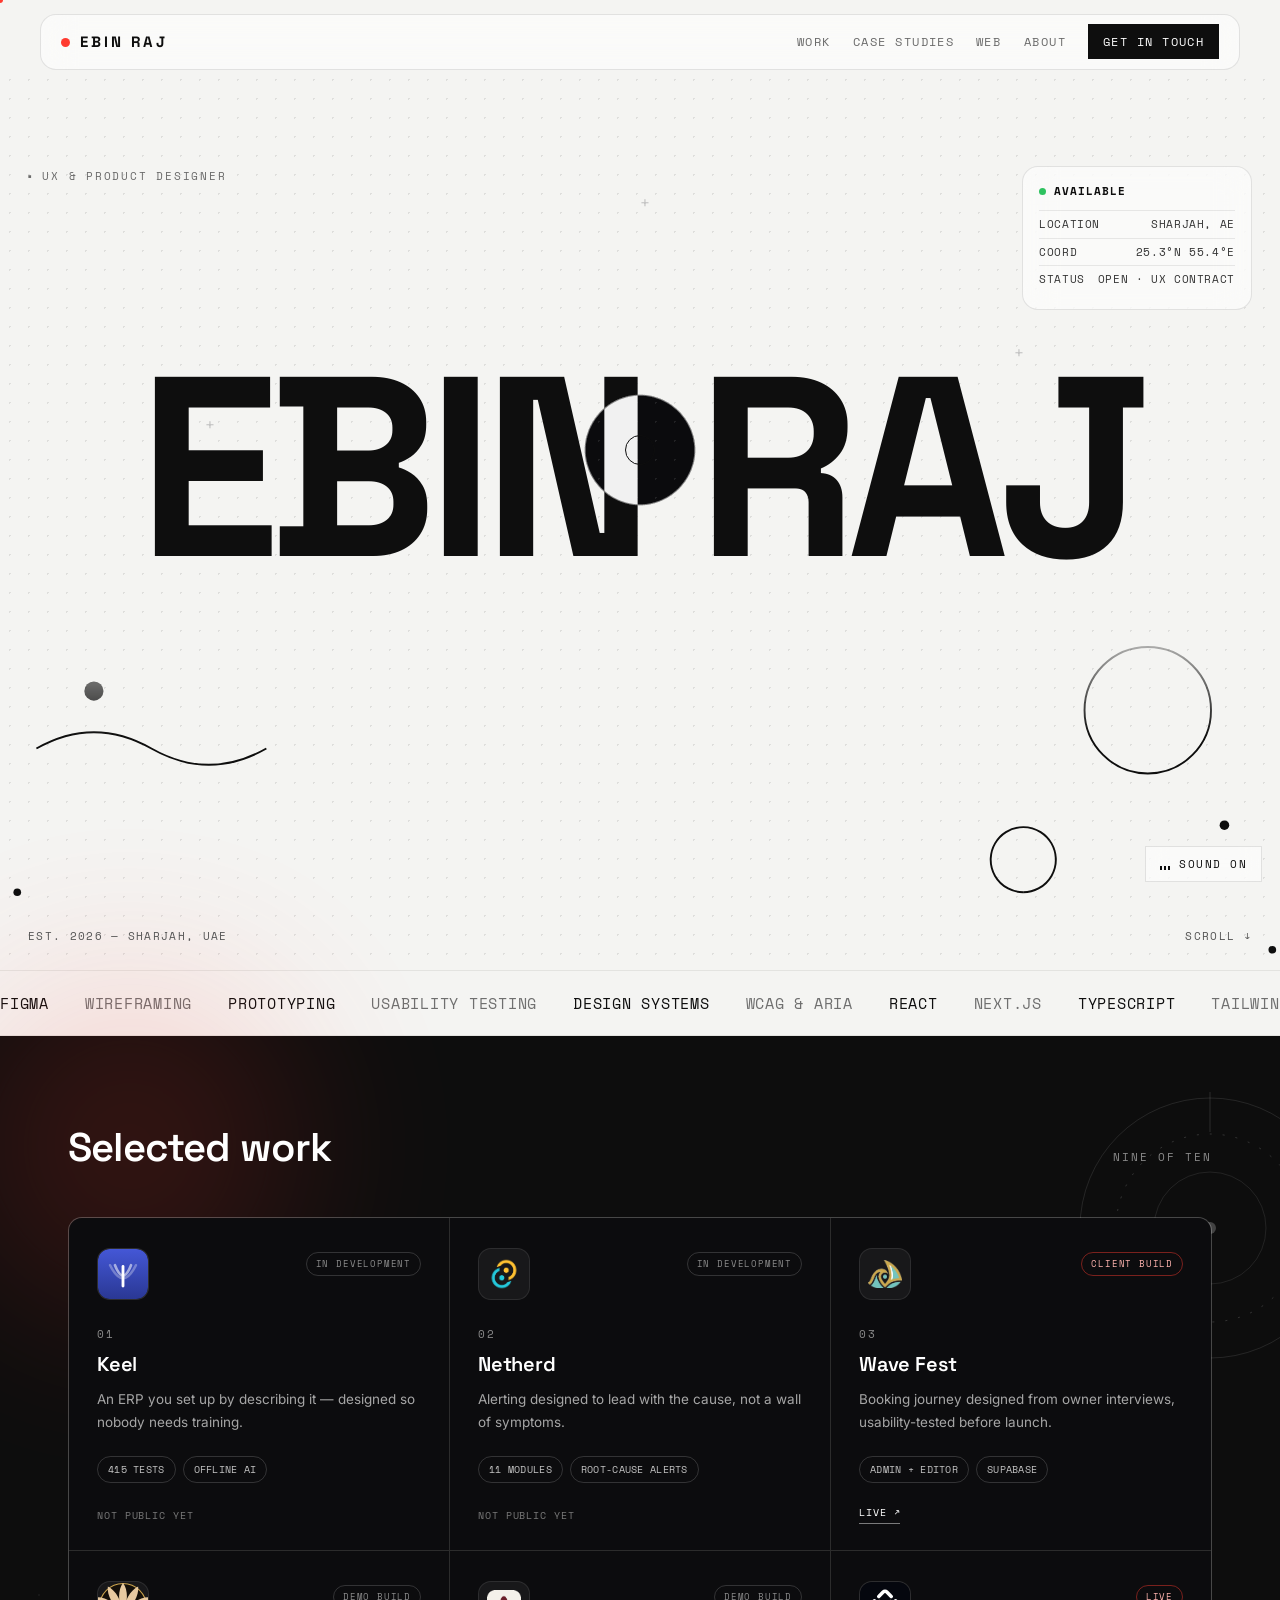
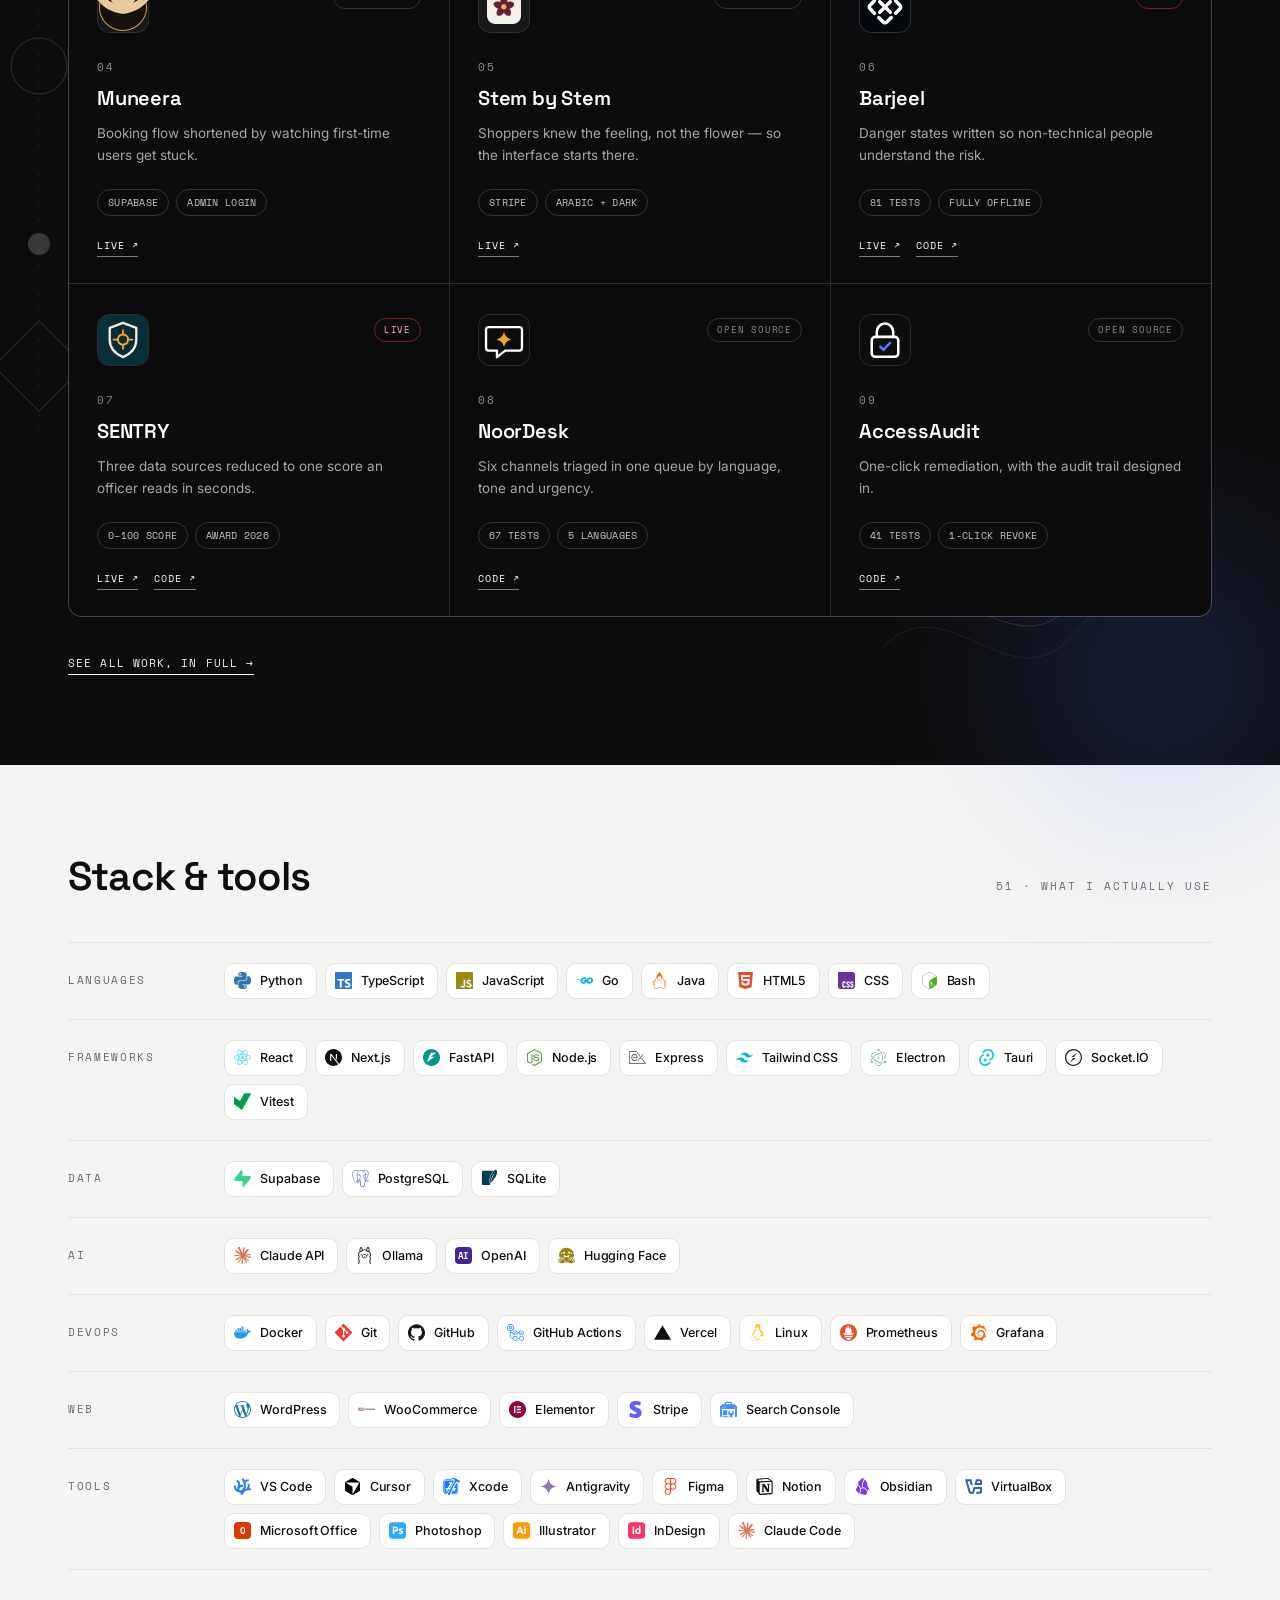
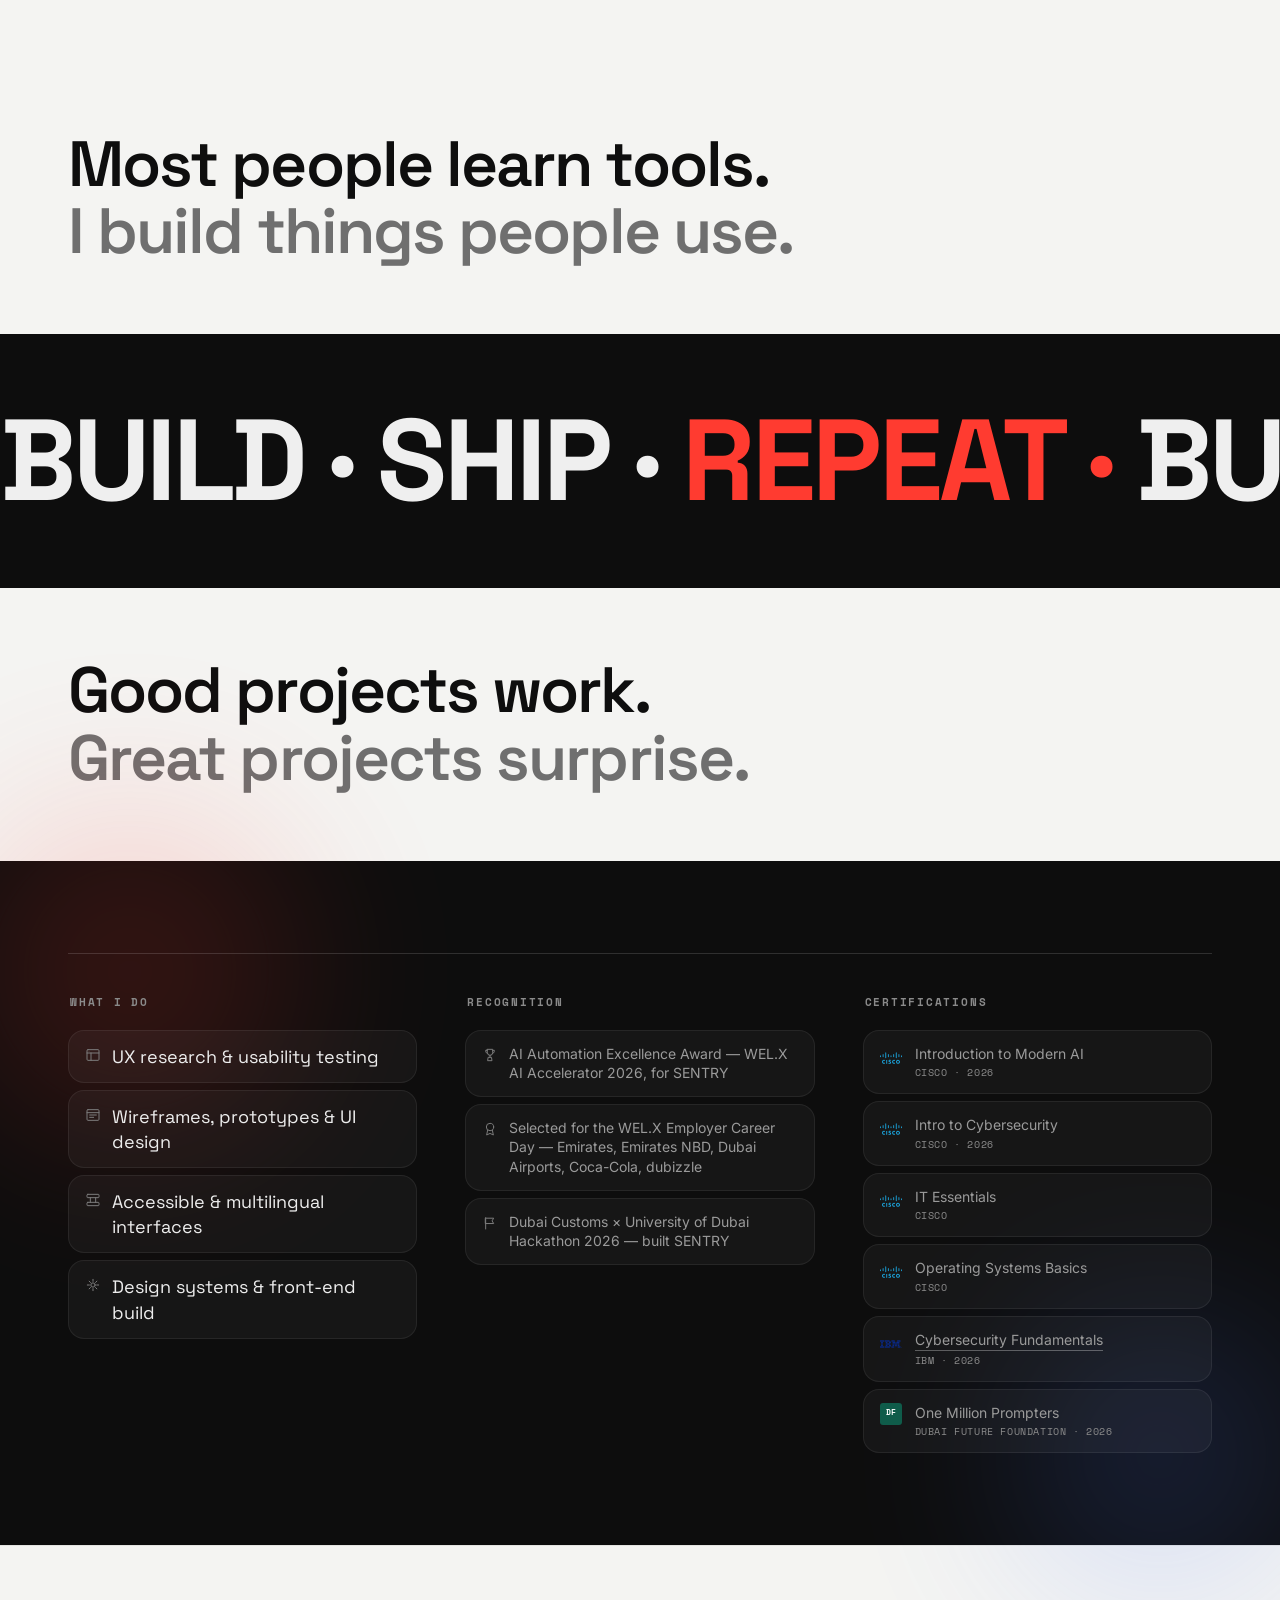
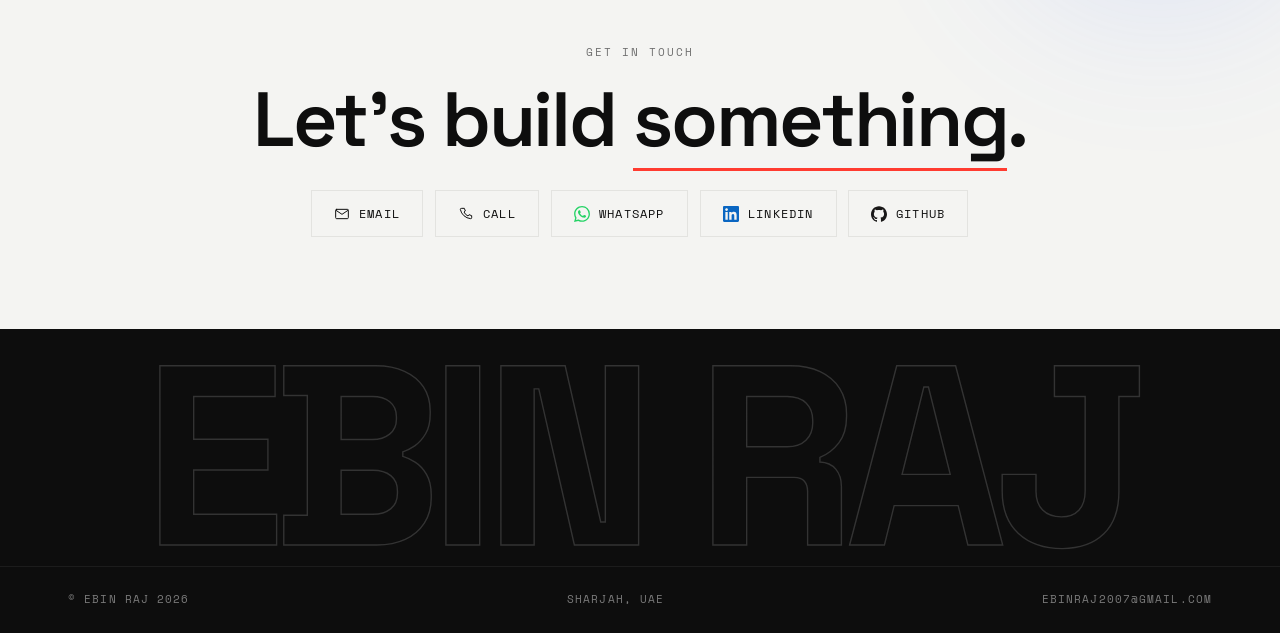
==== commit 821e0363: "Add case studies page The UX roles being applied for ask for end-to-end case studies, and the site s" ====
--- a/index.html
+++ b/index.html
@@ -154,7 +154,7 @@
 
 <nav><div class="wrap in">
   <span class="brand"><i></i> EBIN RAJ</span>
-  <div class="nl"><a href="#work">Work</a><a href="web.html">Web</a><a href="#about">About</a><a class="cta" href="#contact">Get in touch</a></div>
+  <div class="nl"><a href="#work">Work</a><a href="case-studies.html">Case studies</a><a href="web.html">Web</a><a href="#about">About</a><a class="cta" href="#contact">Get in touch</a></div>
 </div></nav>
 
 <header class="hero">
